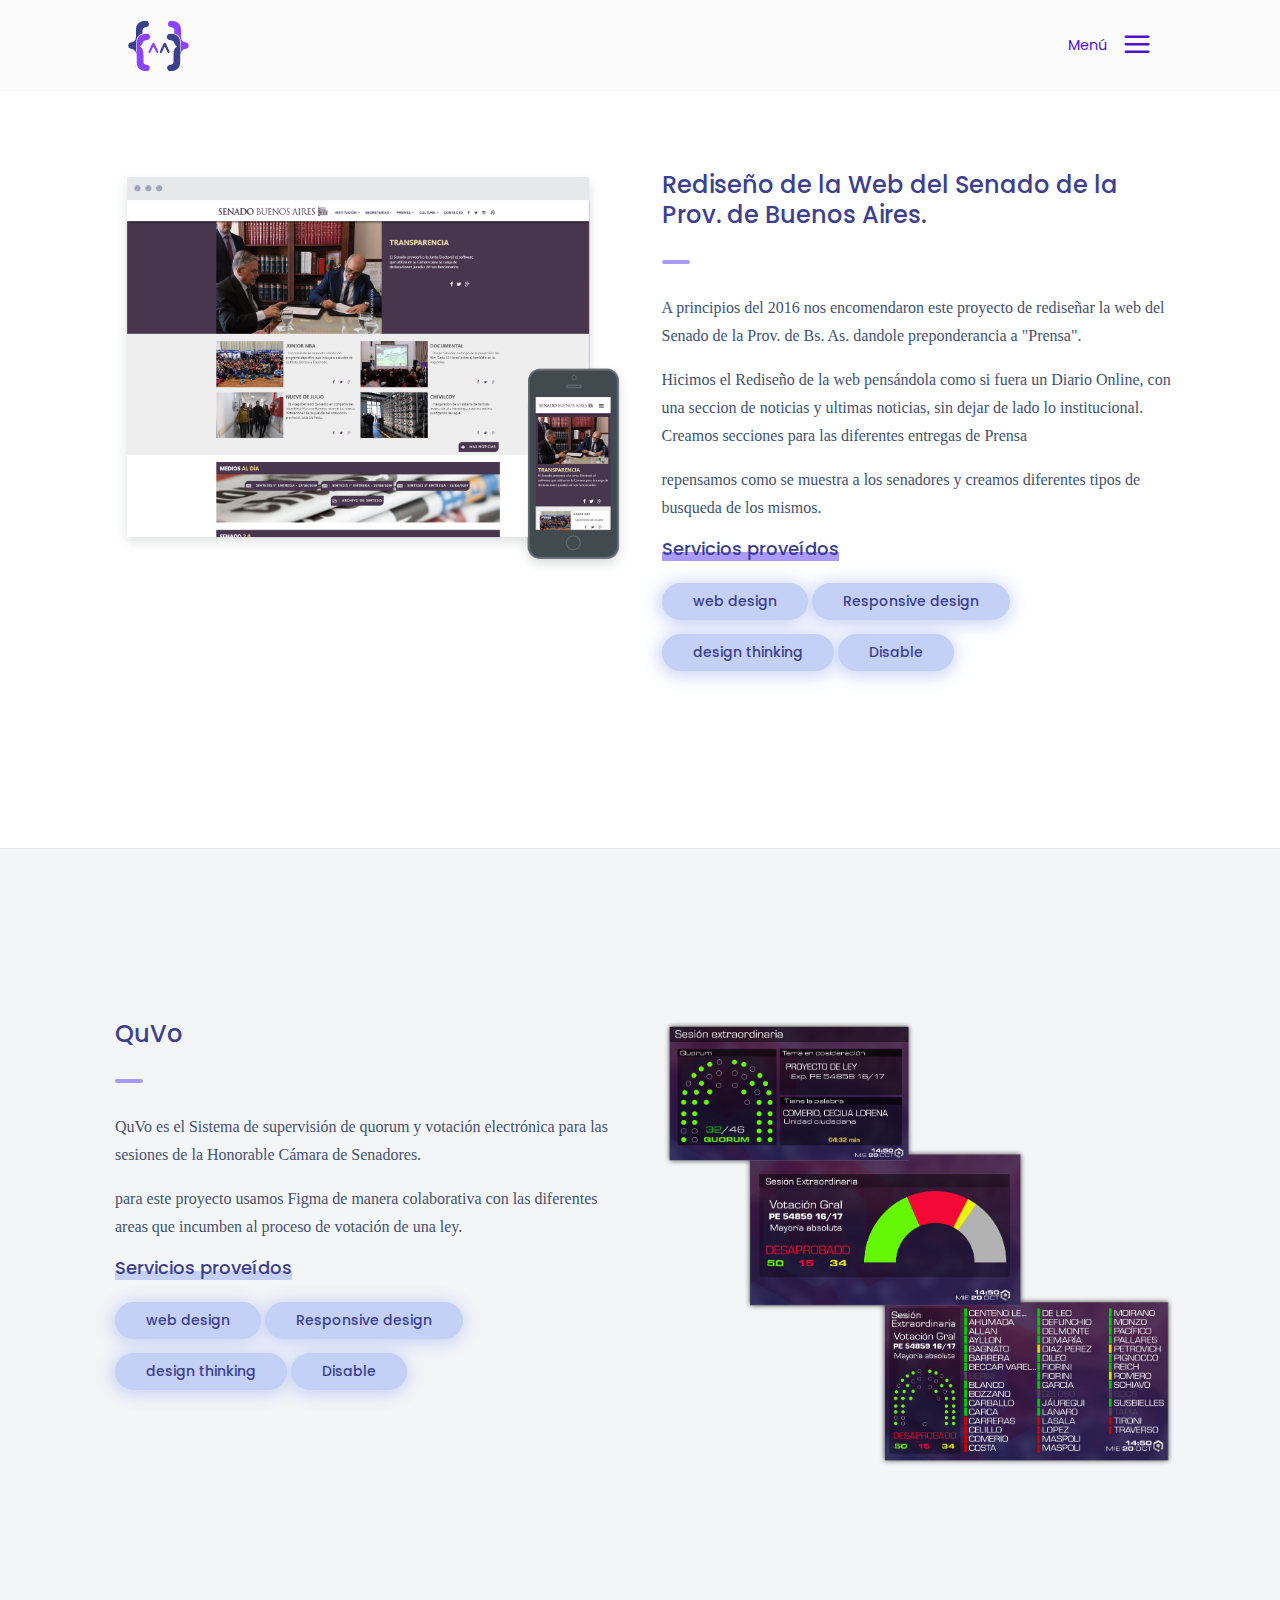
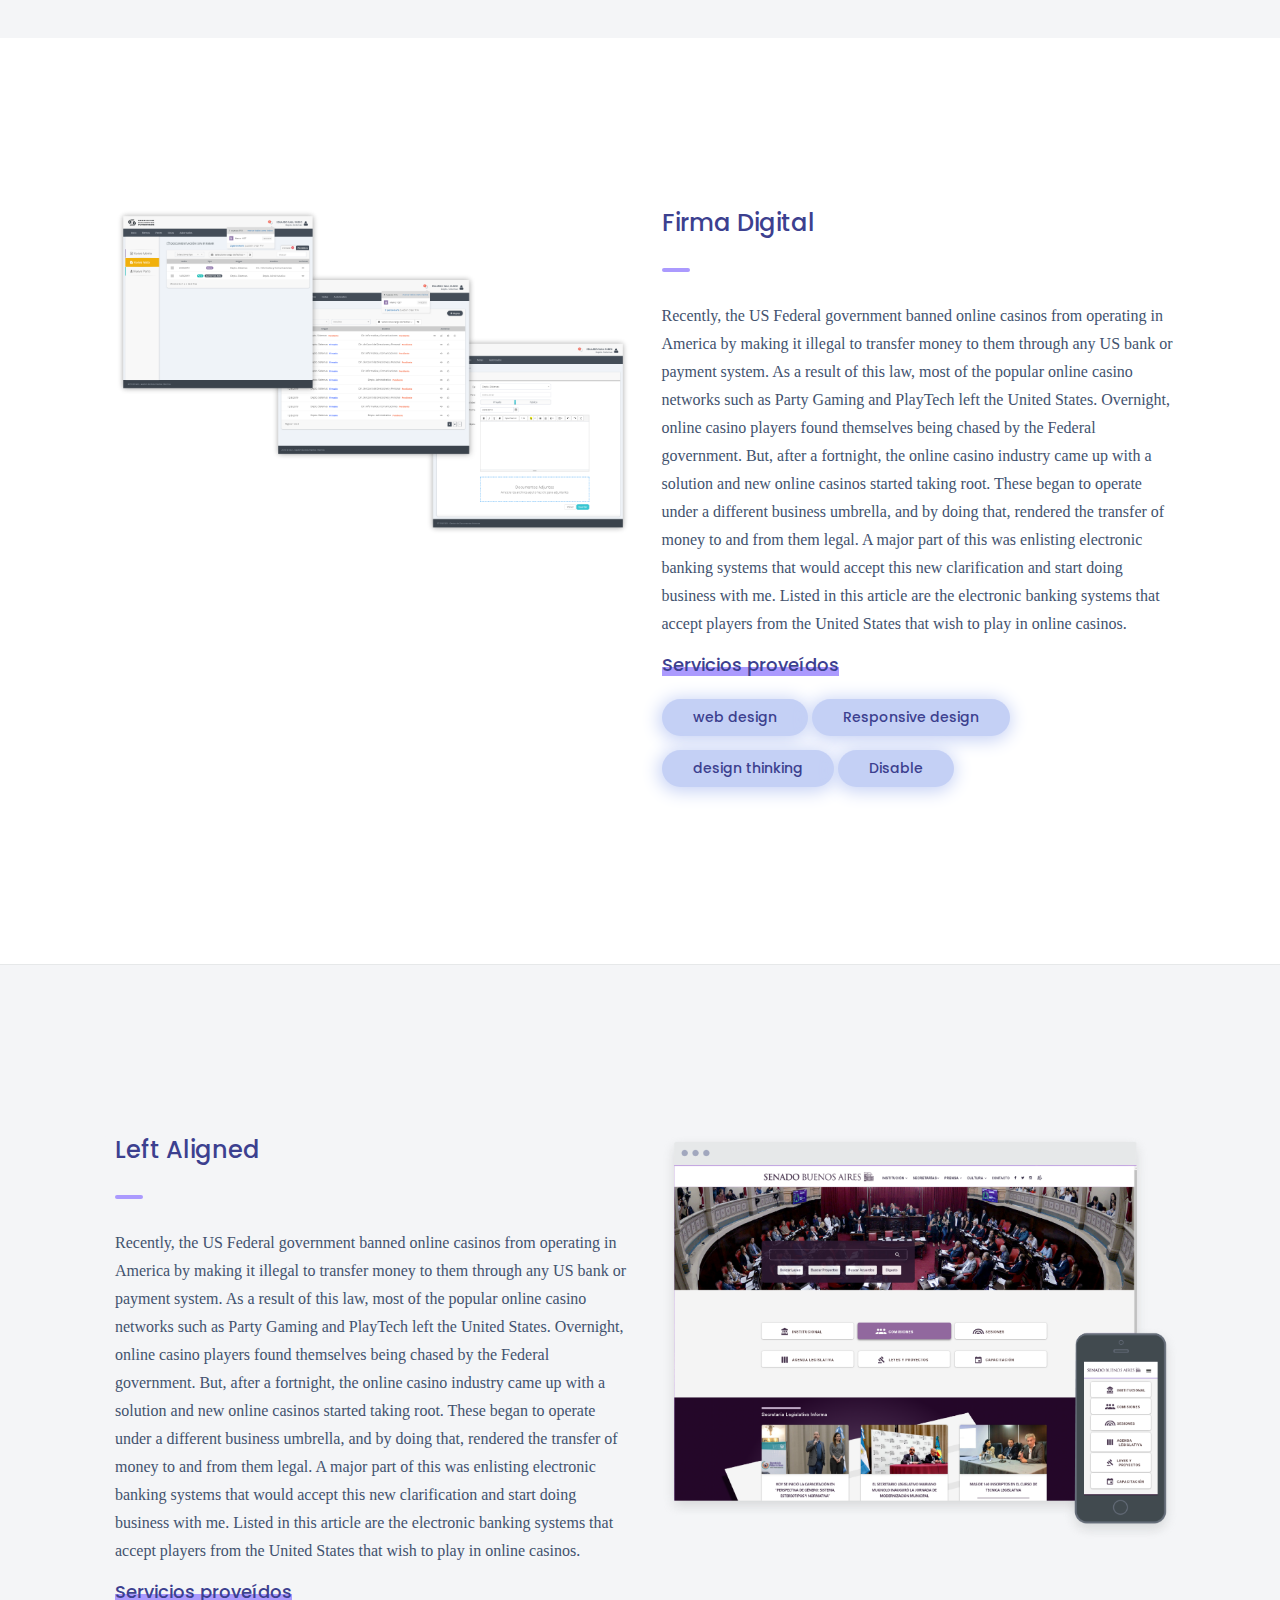
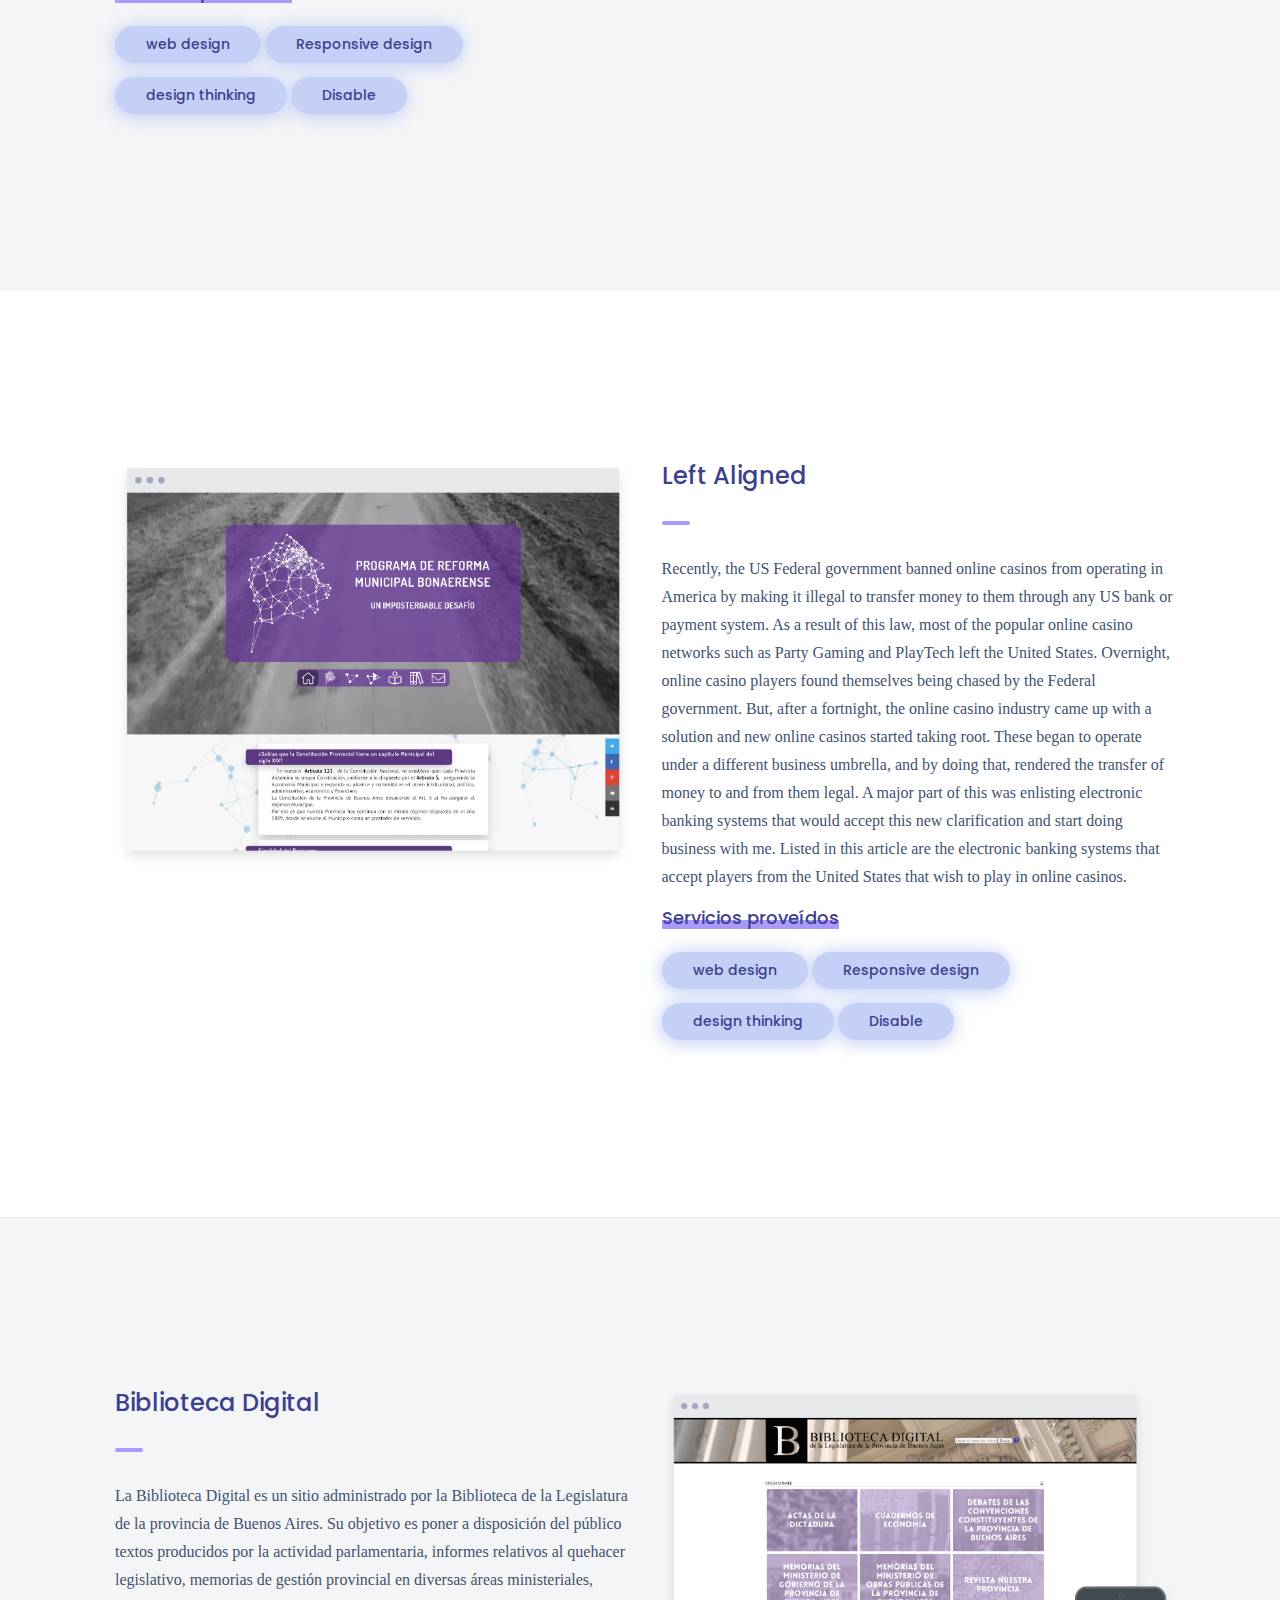
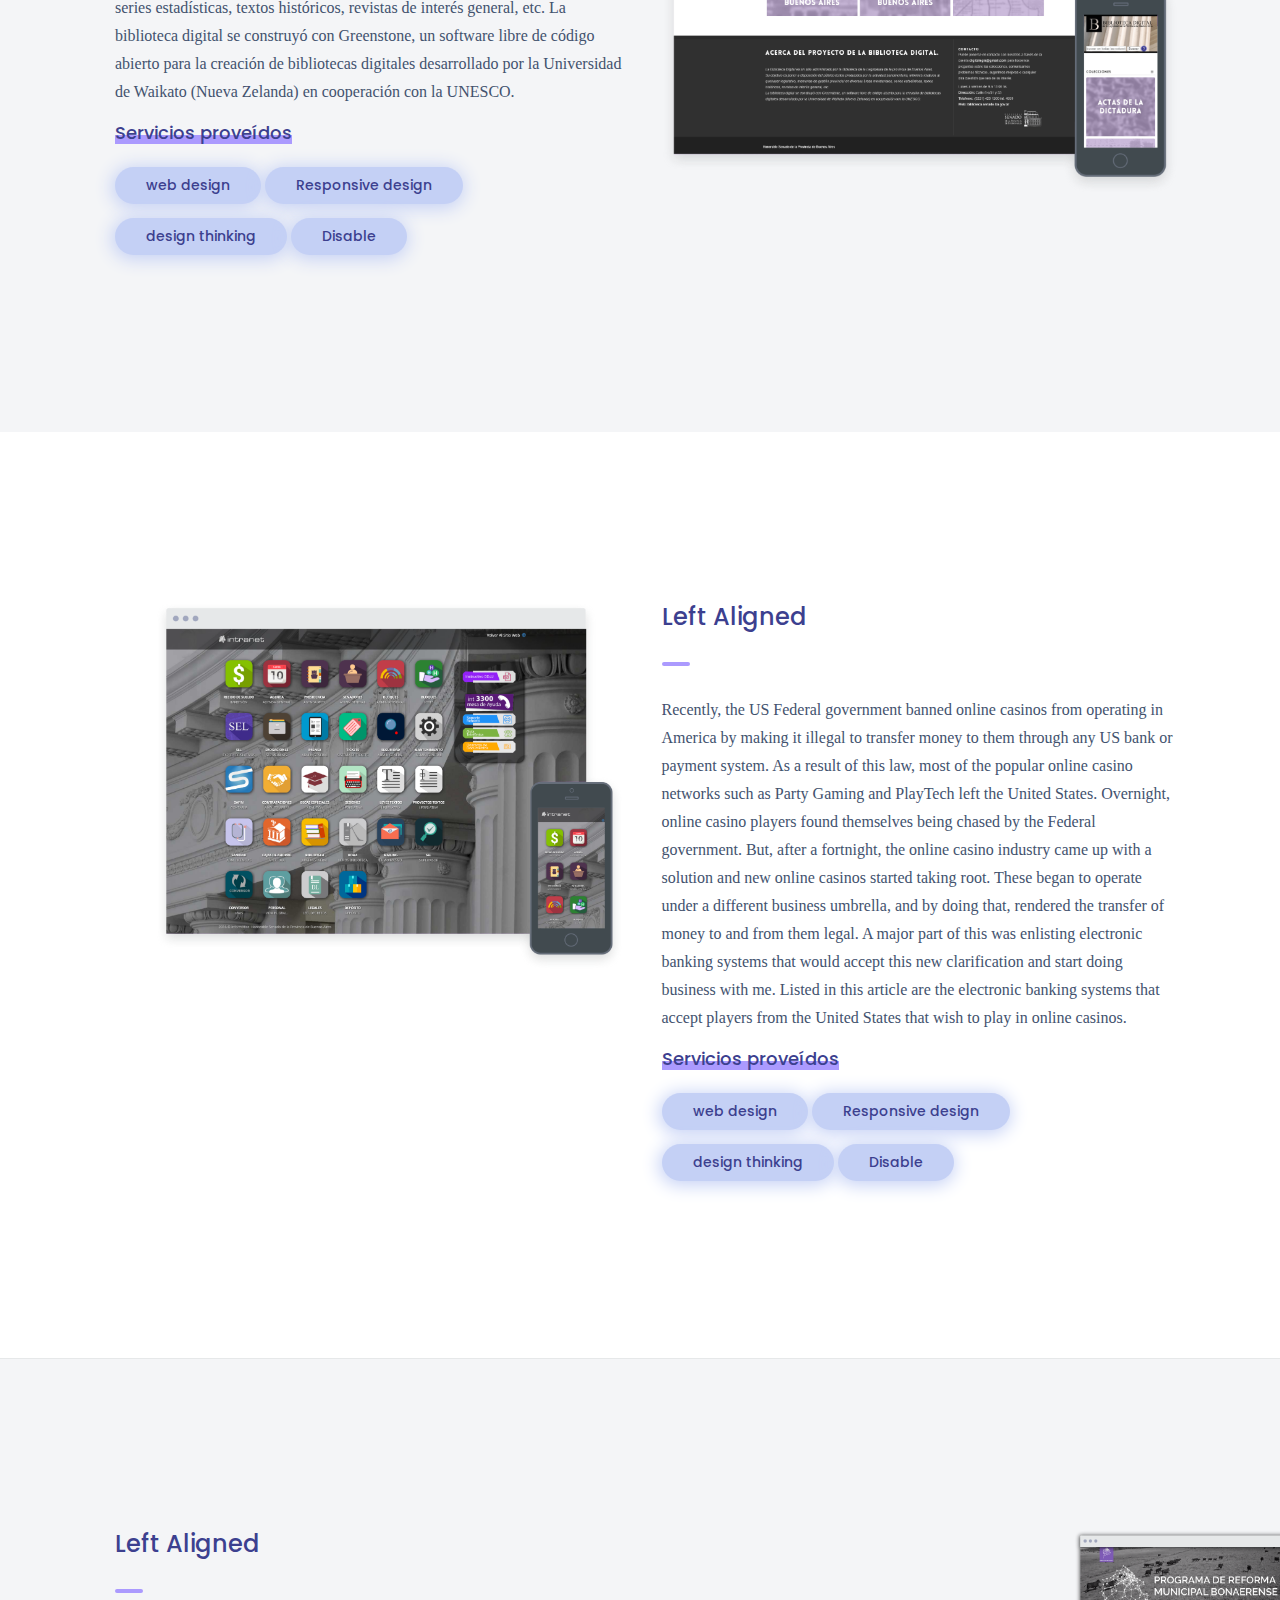
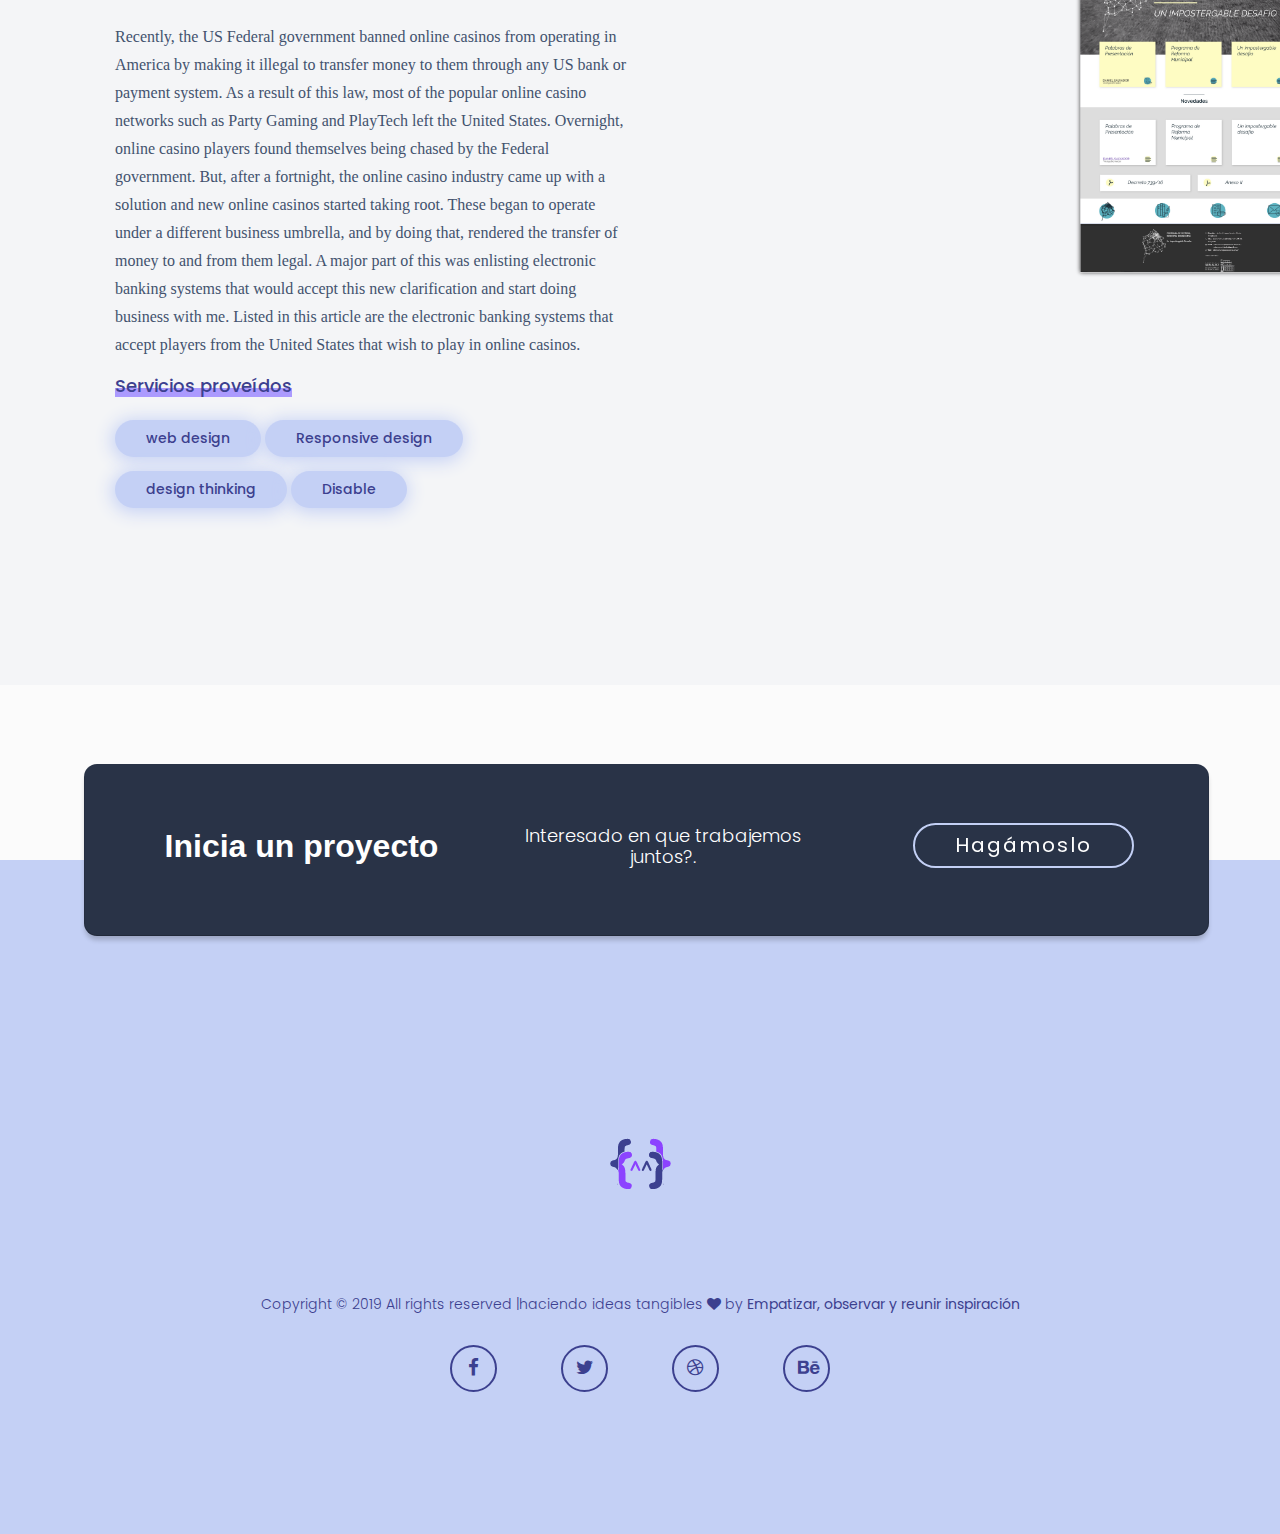
==== proyectos.html @ 1ccaf2a5 "mainwrapper correcion" ====
<!DOCTYPE html>
<html lang="zxx" class="no-js">

<head>
	<!-- Mobile Specific Meta -->
	<meta name="viewport" content="width=device-width, initial-scale=1, shrink-to-fit=no">
	<!-- Favicon-->
	<link rel="shortcut icon" href="img/favicon.ico" type="image/x-icon">
	<link rel="icon" href="img/favicon.ico" type="image/x-icon">

	<!-- Author Meta -->
	<meta name="author" content="CodePixar">
	<!-- Meta Description -->
	<meta name="description" content="">
	<!-- Meta Keyword -->
	<meta name="keywords" content="">
	<!-- meta character set -->
	<meta charset="UTF-8">
	<!-- Site Title -->
	<title>Facu carrizo | Designer,frontend developer</title>

	<link href="https://fonts.googleapis.com/css?family=Poppins:300,500,600" rel="stylesheet">
	<!--
		CSS
		============================================= -->
	<link rel="stylesheet" href="css/linearicons.css">
	<link rel="stylesheet" href="css/font-awesome.min.css">
	<link rel="stylesheet" href="css/nice-select.css">
	<link rel="stylesheet" href="css/magnific-popup.css">
	<link rel="stylesheet" href="css/bootstrap.css">
	<link rel="stylesheet" href="css/main.css">
</head>

<body>
	<!-- Header Area -->
	<div id="nav" class="main-wrapper-first">
		<header>
			<div class="containero">
				<div class="header-wrap">
					<div class="header-top d-flex justify-content-between align-items-center">
						<div class="logo">

							<a href="index.html"><img class=" animated pulse pulse2" src="img/logo2.png" alt=""></a>
						</div>
						<div class="main-menubar d-flex align-items-center">
							<nav class="hide">
								<a class="navmenu" href="index.html">Inicio</a>
								<a class="navmenu" href="proyectos.html">Proyectos</a>
								<a class="navmenu" href="elements.html">Contact</a>
							</nav>
							<span class="sre-only">Menú</span>
							<div class="menu-bar growOnHover">
								<span class="lnr lnr-menu"></span>
							</div>
						</div>
					</div>
				</div>
			</div>
		</header>
	</div>
	
	<!-- End Header Area -->

	<section class="special-offer-area">
		<div class="white-bg">
			<div class="container">
				<div class="section-top-border">					
					<div class="row">
						<div class="col-md-6">				
							<img src="img/1x/2x/proyectowebsenado@2x.png" alt="" class=" featured_image ">
						</div>
						<div class="col-md-6">
						<h3 class="mb-30">Rediseño de la Web del Senado de la Prov. de Buenos Aires.</h3>
							<p>A principios del 2016 nos encomendaron este proyecto de rediseñar la web del Senado de la Prov. de Bs. As. dandole preponderancia a "Prensa".</p>
							<p>Hicimos el Rediseño de la web pensándola como si fuera un Diario Online, con una seccion de noticias y ultimas noticias, sin dejar de lado lo institucional. Creamos secciones para las diferentes entregas de Prensa</p>
							<p>repensamos como se muestra a los senadores y creamos diferentes tipos de busqueda de los mismos.</p>
						<h4 class="lnr-animate">Servicios proveídos</h4>						
						<div class="etiquet">
						<a href="#" class="genric-btn disable circle">web design</a>
						<a href="#" class="genric-btn disable circle">Responsive design</a>
						<a href="#" class="genric-btn disable circle">design thinking</a>
						<a href="#" class="genric-btn disable circle">Disable</a>
						</div>
					</div>
					</div>
				</div>
			</div>
		</div>
		
	</section>
		<section class="special-offer-area">
			<div class="white-bg1">
				<div class="container gray-area">
					<div class="section-top-border">
			
						<div class="row gray-area">
							
							<div class="col-md-6">
								<h3 class="mb-30">QuVo</h3>
								<p>QuVo es el Sistema de supervisión de quorum y
								votación electrónica para las sesiones de la Honorable Cámara de Senadores.</p>
								<p>para este proyecto usamos Figma de manera colaborativa con las diferentes areas que incumben al proceso de votación de una ley.
									
								</p>
								<p></p>
								<p></p>
								<h4 class="lnr-animate2">Servicios proveídos</h4>
								<div class="etiquet">
									<a href="#" class="genric-btn disable circle">web design</a>
									<a href="#" class="genric-btn disable circle">Responsive design</a>
									<a href="#" class="genric-btn disable circle">design thinking</a>
									<a href="#" class="genric-btn disable circle">Disable</a>
								</div>
							</div>
							<div class="col-md-6">
							
								<img src="img/1x/2x/quvo5.png" alt="" class=" featured_image ">
							</div>
						</div>
					</div>
				</div>
			</div>
			</section>
			<section class="special-offer-area">
				<div class="white-bg">
					<div class="container">
						<div class="section-top-border">
							<div class="row">
								<div class="col-md-6">
									<img src="img/1x/2x/proyectogdi_2@2x.png" alt="" class=" featured_image ">
								</div>
								<div class="col-md-6">
									<h3 class="mb-30">Firma Digital</h3>
									<p>Recently, the US Federal government banned online casinos from operating in America by
										making it
										illegal to transfer money to them through any US bank or payment system. As a result of
										this
										law, most of the popular online casino networks such as Party Gaming and PlayTech left
										the
										United States. Overnight, online casino players found themselves being chased by the
										Federal
										government. But, after a fortnight, the online casino industry came up with a solution
										and new
										online casinos started taking root. These began to operate under a different business
										umbrella,
										and by doing that, rendered the transfer of money to and from them legal. A major part
										of this
										was enlisting electronic banking systems that would accept this new clarification and
										start
										doing business with me. Listed in this article are the electronic banking systems that
										accept
										players from the United States that wish to play in online casinos.</p>
								<h4 class="lnr-animate">Servicios proveídos</h4>
										<div class="etiquet">
									<a href="#" class="genric-btn disable circle">web design</a>
									<a href="#" class="genric-btn disable circle">Responsive design</a>
									<a href="#" class="genric-btn disable circle">design thinking</a>
									<a href="#" class="genric-btn disable circle">Disable</a>
								</div>
									</div>
							</div>
						</div>
					</div>
				</div>
			
			</section>
			<section class="special-offer-area">
				<div class="white-bg1">
					<div class="container gray-area">
						<div class="section-top-border">
			
							<div class="row gray-area">
			
								<div class="col-md-6">
									<h3 class="mb-30">Left Aligned</h3>
									<p>Recently, the US Federal government banned online casinos from operating in America by
										making it
										illegal to transfer money to them through any US bank or payment system. As a result of
										this
										law, most of the popular online casino networks such as Party Gaming and PlayTech left
										the
										United States. Overnight, online casino players found themselves being chased by the
										Federal
										government. But, after a fortnight, the online casino industry came up with a solution
										and new
										online casinos started taking root. These began to operate under a different business
										umbrella,
										and by doing that, rendered the transfer of money to and from them legal. A major part
										of this
										was enlisting electronic banking systems that would accept this new clarification and
										start
										doing business with me. Listed in this article are the electronic banking systems that
										accept
										players from the United States that wish to play in online casinos.</p>
								<h4 class="lnr-animate">Servicios proveídos</h4>
										<div class="etiquet">
									<a href="#" class="genric-btn disable circle">web design</a>
									<a href="#" class="genric-btn disable circle">Responsive design</a>
									<a href="#" class="genric-btn disable circle">design thinking</a>
									<a href="#" class="genric-btn disable circle">Disable</a>
								</div>
									</div>
								<div class="col-md-6">
			
									<img src="img/1x/2x/proyectolegislativa_1@2x.png" alt="" class=" featured_image ">
								</div>
							</div>
						</div>
					</div>
				</div>
			</section>
			<section class="special-offer-area">
				<div class="white-bg">
					<div class="container">
						<div class="section-top-border">
							<div class="row">
								<div class="col-md-6">
									<img src="img/1x/2x/proyectoreforma_1@2x.png" alt="" class=" featured_image ">
								</div>
								<div class="col-md-6">
									<h3 class="mb-30">Left Aligned</h3>
									<p>Recently, the US Federal government banned online casinos from operating in America by
										making it
										illegal to transfer money to them through any US bank or payment system. As a result of
										this
										law, most of the popular online casino networks such as Party Gaming and PlayTech left
										the
										United States. Overnight, online casino players found themselves being chased by the
										Federal
										government. But, after a fortnight, the online casino industry came up with a solution
										and new
										online casinos started taking root. These began to operate under a different business
										umbrella,
										and by doing that, rendered the transfer of money to and from them legal. A major part
										of this
										was enlisting electronic banking systems that would accept this new clarification and
										start
										doing business with me. Listed in this article are the electronic banking systems that
										accept
										players from the United States that wish to play in online casinos.</p>
								<h4 class="lnr-animate">Servicios proveídos</h4>
										<div class="etiquet">
									<a href="#" class="genric-btn disable circle">web design</a>
									<a href="#" class="genric-btn disable circle">Responsive design</a>
									<a href="#" class="genric-btn disable circle">design thinking</a>
									<a href="#" class="genric-btn disable circle">Disable</a>
								</div>
									</div>
							</div>
						</div>
					</div>
				</div>
			
			</section>
			<section class="special-offer-area">
				<div class="white-bg1">
					<div class="container gray-area">
						<div class="section-top-border">
			
							<div class="row gray-area">
			
								<div class="col-md-6">
									<h3 class="mb-30">Biblioteca Digital</h3>
									<p>La Biblioteca Digital es un sitio administrado por la Biblioteca de la Legislatura de la provincia de Buenos Aires.
									Su objetivo es poner a disposición del público textos producidos por la actividad parlamentaria, informes relativos al
									quehacer legislativo, memorias de gestión provincial en diversas áreas ministeriales, series estadísticas, textos
									históricos, revistas de interés general, etc.
									La biblioteca digital se construyó con Greenstone, un software libre de código abierto para la creación de bibliotecas
								    digitales desarrollado por la Universidad de Waikato (Nueva Zelanda) en cooperación con la UNESCO.</p>
								
								<h4 class="lnr-animate">Servicios proveídos</h4>
									<div class="etiquet">
									<a href="#" class="genric-btn disable circle">web design</a>
									<a href="#" class="genric-btn disable circle">Responsive design</a>
									<a href="#" class="genric-btn disable circle">design thinking</a>
									<a href="#" class="genric-btn disable circle">Disable</a>
								</div>
								</div>
								<div class="col-md-6">
			
									<img src="img/1x/2x/proyectobiblioteca@2x.png" alt="" class=" featured_image ">
								</div>
							</div>
						</div>
					</div>
				</div>
			</section>
			<section class="special-offer-area">
				<div class="white-bg">
					<div class="container">
						<div class="section-top-border">
							<div class="row">
								<div class="col-md-6">
									<img src="img/1x/2x/proyectointranet@2x.png" alt="" class=" featured_image ">
								</div>
								<div class="col-md-6">
									<h3 class="mb-30">Left Aligned</h3>
									<p>Recently, the US Federal government banned online casinos from operating in America by
										making it
										illegal to transfer money to them through any US bank or payment system. As a result of
										this
										law, most of the popular online casino networks such as Party Gaming and PlayTech left
										the
										United States. Overnight, online casino players found themselves being chased by the
										Federal
										government. But, after a fortnight, the online casino industry came up with a solution
										and new
										online casinos started taking root. These began to operate under a different business
										umbrella,
										and by doing that, rendered the transfer of money to and from them legal. A major part
										of this
										was enlisting electronic banking systems that would accept this new clarification and
										start
										doing business with me. Listed in this article are the electronic banking systems that
										accept
										players from the United States that wish to play in online casinos.</p>
								<h4 class="lnr-animate">Servicios proveídos</h4>
										<div class="etiquet">
									<a href="#" class="genric-btn disable circle">web design</a>
									<a href="#" class="genric-btn disable circle">Responsive design</a>
									<a href="#" class="genric-btn disable circle">design thinking</a>
									<a href="#" class="genric-btn disable circle">Disable</a>
								</div>
									</div>
							</div>
						</div>
					</div>
				</div>
			
			</section>
			<section class="special-offer-area">
				<div class="white-bg1">
					<div class="container gray-area">
						<div class="section-top-border">
			
							<div class="row gray-area">
			
								<div class="col-md-6">
									<h3 class="mb-30">Left Aligned</h3>
									<p>Recently, the US Federal government banned online casinos from operating in America by
										making it
										illegal to transfer money to them through any US bank or payment system. As a result of
										this
										law, most of the popular online casino networks such as Party Gaming and PlayTech left
										the
										United States. Overnight, online casino players found themselves being chased by the
										Federal
										government. But, after a fortnight, the online casino industry came up with a solution
										and new
										online casinos started taking root. These began to operate under a different business
										umbrella,
										and by doing that, rendered the transfer of money to and from them legal. A major part
										of this
										was enlisting electronic banking systems that would accept this new clarification and
										start
										doing business with me. Listed in this article are the electronic banking systems that
										accept
										players from the United States that wish to play in online casinos.</p>
								<h4 class="lnr-animate">Servicios proveídos</h4>
										<div class="etiquet">
									<a href="#" class="genric-btn disable circle">web design</a>
									<a href="#" class="genric-btn disable circle">Responsive design</a>
									<a href="#" class="genric-btn disable circle">design thinking</a>
									<a href="#" class="genric-btn disable circle">Disable</a>
								</div>
									</div>
								<div class="col-md-6  force-img ">
			
									<!-- <img src="img/1x/2x/fullold.png" alt="" class=" featured_image force-img"> -->
								</div>
							</div>
						</div>
					</div>
				</div>
			</section>


		<!-- End footer Newsletter Area -->
		<section class="section call-to-action is-primary has-text-centered">
			<div class="container ">
				<div class="row">
					<div class="boxi">
						<div class="columns level">
							<div class="columns level-item">
								<h1 class="startproject">Inicia un proyecto</h1>
							</div>
							<div class="columns level-item">
								<p class="pi">Interesado en que trabajemos juntos?.</p>
							</div>
							<div class="columns level-item">
								<!-- <a class="buttonisrounded"href="/project-planner">Hagámoslo</a> -->
								<button class=" button button--winona button--border-thin button--round-s"
									data-text="Hagámoslo"><span>Hagámoslo</span></button>
							</div>
						</div>
					</div>
				</div>
			</div>
		</section>
		</div>
		<!-- Start footer Area -->
		<footer class="footer-area featured-area pt-60 pb-60">
			<div class="container">
				<div class="footer-content d-flex flex-column align-items-center">
					<div class="header-bottom d-flex justify-content-between align-items-center">
						<div class="logo">
							<a href="index.html"><img class="animated pulse pulse2" src="img/logo2.png" alt=""></a>
						</div>
		
					</div>
					<!-- <a class="logo" href="/"><img src="img/logo2.svg"
								alt="Facu Carrizo | Designer, Front-end Developer &amp; Mockuper" height="48"></a> -->
					<div class="text-center copy-right-text">Copyright &copy; 2019 All rights reserved |haciendo ideas
						tangibles
						<i class="fa fa-heart"></i> by <a href="https://colorlib.com">Empatizar, observar y reunir
							inspiración</a></div>
					<div class="footer-social">
						<a href="https://www.facebook.com/facundo.ctrl"><i class="socialnet growOnHover fa fa-facebook"></i></a>
						<a href="#"><i class="socialnet growOnHover fa fa-twitter"></i></a>
						<a href="https://dribbble.com/ctrl_f"><i class="socialnet growOnHover fa fa-dribbble"></i></a>
						<a href="#"><i class="socialnet growOnHover fa fa-behance"></i></a>
					</div>
				</div>
			</div>
		</footer>
		<!-- End footer Area -->
		
		
		<script src="js/vendor/jquery-2.2.4.min.js"></script>
		<script src="https://cdnjs.cloudflare.com/ajax/libs/popper.js/1.11.0/umd/popper.min.js"
			integrity="sha384-b/U6ypiBEHpOf/4+1nzFpr53nxSS+GLCkfwBdFNTxtclqqenISfwAzpKaMNFNmj4"
			crossorigin="anonymous"></script>
		<script src="js/vendor/bootstrap.min.js"></script>
		<script src="js/jquery.ajaxchimp.min.js"></script>
		<script src="js/jquery.nice-select.min.js"></script>
		<script src="js/jquery.magnific-popup.min.js"></script>
		<script src="js/main.js"></script>
		<script>
			$(document).ready(function () {
				var scroll_pos = 0;
				$(document).scroll(function () {
					scroll_pos = $(this).scrollTop();
					if (scroll_pos > 20) {
						$("#nav").addClass('haceleSombra'); //*Transparente
					} else {
						$("#nav").removeClass('haceleSombra'); //*blanco
					}
				});
			});
		</script>
		</body>
		
		</html>
---- css/linearicons.css ----
@font-face {
	font-family: 'Linearicons-Free';
	src:url('../fonts/Linearicons-Free.eot?w118d');
	src:url('../fonts/Linearicons-Free.eot?#iefixw118d') format('embedded-opentype'),
		url('../fonts/Linearicons-Free.woff2?w118d') format('woff2'),
		url('../fonts/Linearicons-Free.woff?w118d') format('woff'),
		url('../fonts/Linearicons-Free.ttf?w118d') format('truetype'),
		url('../fonts/Linearicons-Free.svg?w118d#Linearicons-Free') format('svg');
	font-weight: normal;
	font-style: normal;
}

.lnr {
	font-family: 'Linearicons-Free';
	speak: none;
	font-style: normal;
	font-weight: normal;
	font-variant: normal;
	text-transform: none;
	line-height: 1;

	/* Better Font Rendering =========== */
	-webkit-font-smoothing: antialiased;
	-moz-osx-font-smoothing: grayscale;
}

.lnr-home:before {
	content: "\e800";
}
.lnr-apartment:before {
	content: "\e801";
}
.lnr-pencil:before {
	content: "\e802";
}
.lnr-magic-wand:before {
	content: "\e803";
}
.lnr-drop:before {
	content: "\e804";
}
.lnr-lighter:before {
	content: "\e805";
}
.lnr-poop:before {
	content: "\e806";
}
.lnr-sun:before {
	content: "\e807";
}
.lnr-moon:before {
	content: "\e808";
}
.lnr-cloud:before {
	content: "\e809";
}
.lnr-cloud-upload:before {
	content: "\e80a";
}
.lnr-cloud-download:before {
	content: "\e80b";
}
.lnr-cloud-sync:before {
	content: "\e80c";
}
.lnr-cloud-check:before {
	content: "\e80d";
}
.lnr-database:before {
	content: "\e80e";
}
.lnr-lock:before {
	content: "\e80f";
}
.lnr-cog:before {
	content: "\e810";
}
.lnr-trash:before {
	content: "\e811";
}
.lnr-dice:before {
	content: "\e812";
}
.lnr-heart:before {
	content: "\e813";
}
.lnr-star:before {
	content: "\e814";
}
.lnr-star-half:before {
	content: "\e815";
}
.lnr-star-empty:before {
	content: "\e816";
}
.lnr-flag:before {
	content: "\e817";
}
.lnr-envelope:before {
	content: "\e818";
}
.lnr-paperclip:before {
	content: "\e819";
}
.lnr-inbox:before {
	content: "\e81a";
}
.lnr-eye:before {
	content: "\e81b";
}
.lnr-printer:before {
	content: "\e81c";
}
.lnr-file-empty:before {
	content: "\e81d";
}
.lnr-file-add:before {
	content: "\e81e";
}
.lnr-enter:before {
	content: "\e81f";
}
.lnr-exit:before {
	content: "\e820";
}
.lnr-graduation-hat:before {
	content: "\e821";
}
.lnr-license:before {
	content: "\e822";
}
.lnr-music-note:before {
	content: "\e823";
}
.lnr-film-play:before {
	content: "\e824";
}
.lnr-camera-video:before {
	content: "\e825";
}
.lnr-camera:before {
	content: "\e826";
}
.lnr-picture:before {
	content: "\e827";
}
.lnr-book:before {
	content: "\e828";
}
.lnr-bookmark:before {
	content: "\e829";
}
.lnr-user:before {
	content: "\e82a";
}
.lnr-users:before {
	content: "\e82b";
}
.lnr-shirt:before {
	content: "\e82c";
}
.lnr-store:before {
	content: "\e82d";
}
.lnr-cart:before {
	content: "\e82e";
}
.lnr-tag:before {
	content: "\e82f";
}
.lnr-phone-handset:before {
	content: "\e830";
}
.lnr-phone:before {
	content: "\e831";
}
.lnr-pushpin:before {
	content: "\e832";
}
.lnr-map-marker:before {
	content: "\e833";
}
.lnr-map:before {
	content: "\e834";
}
.lnr-location:before {
	content: "\e835";
}
.lnr-calendar-full:before {
	content: "\e836";
}
.lnr-keyboard:before {
	content: "\e837";
}
.lnr-spell-check:before {
	content: "\e838";
}
.lnr-screen:before {
	content: "\e839";
}
.lnr-smartphone:before {
	content: "\e83a";
}
.lnr-tablet:before {
	content: "\e83b";
}
.lnr-laptop:before {
	content: "\e83c";
}
.lnr-laptop-phone:before {
	content: "\e83d";
}
.lnr-power-switch:before {
	content: "\e83e";
}
.lnr-bubble:before {
	content: "\e83f";
}
.lnr-heart-pulse:before {
	content: "\e840";
}
.lnr-construction:before {
	content: "\e841";
}
.lnr-pie-chart:before {
	content: "\e842";
}
.lnr-chart-bars:before {
	content: "\e843";
}
.lnr-gift:before {
	content: "\e844";
}
.lnr-diamond:before {
	content: "\e845";
}
.lnr-linearicons:before {
	content: "\e846";
}
.lnr-dinner:before {
	content: "\e847";
}
.lnr-coffee-cup:before {
	content: "\e848";
}
.lnr-leaf:before {
	content: "\e849";
}
.lnr-paw:before {
	content: "\e84a";
}
.lnr-rocket:before {
	content: "\e84b";
}
.lnr-briefcase:before {
	content: "\e84c";
}
.lnr-bus:before {
	content: "\e84d";
}
.lnr-car:before {
	content: "\e84e";
}
.lnr-train:before {
	content: "\e84f";
}
.lnr-bicycle:before {
	content: "\e850";
}
.lnr-wheelchair:before {
	content: "\e851";
}
.lnr-select:before {
	content: "\e852";
}
.lnr-earth:before {
	content: "\e853";
}
.lnr-smile:before {
	content: "\e854";
}
.lnr-sad:before {
	content: "\e855";
}
.lnr-neutral:before {
	content: "\e856";
}
.lnr-mustache:before {
	content: "\e857";
}
.lnr-alarm:before {
	content: "\e858";
}
.lnr-bullhorn:before {
	content: "\e859";
}
.lnr-volume-high:before {
	content: "\e85a";
}
.lnr-volume-medium:before {
	content: "\e85b";
}
.lnr-volume-low:before {
	content: "\e85c";
}
.lnr-volume:before {
	content: "\e85d";
}
.lnr-mic:before {
	content: "\e85e";
}
.lnr-hourglass:before {
	content: "\e85f";
}
.lnr-undo:before {
	content: "\e860";
}
.lnr-redo:before {
	content: "\e861";
}
.lnr-sync:before {
	content: "\e862";
}
.lnr-history:before {
	content: "\e863";
}
.lnr-clock:before {
	content: "\e864";
}
.lnr-download:before {
	content: "\e865";
}
.lnr-upload:before {
	content: "\e866";
}
.lnr-enter-down:before {
	content: "\e867";
}
.lnr-exit-up:before {
	content: "\e868";
}
.lnr-bug:before {
	content: "\e869";
}
.lnr-code:before {
	content: "\e86a";
}
.lnr-link:before {
	content: "\e86b";
}
.lnr-unlink:before {
	content: "\e86c";
}
.lnr-thumbs-up:before {
	content: "\e86d";
}
.lnr-thumbs-down:before {
	content: "\e86e";
}
.lnr-magnifier:before {
	content: "\e86f";
}
.lnr-cross:before {
	content: "\e870";
}
.lnr-menu:before {
	content: "\e871";
}
.lnr-list:before {
	content: "\e872";
}
.lnr-chevron-up:before {
	content: "\e873";
}
.lnr-chevron-down:before {
	content: "\e874";
}
.lnr-chevron-left:before {
	content: "\e875";
}
.lnr-chevron-right:before {
	content: "\e876";
}
.lnr-arrow-up:before {
	content: "\e877";
}
.lnr-arrow-down:before {
	content: "\e878";
}
.lnr-arrow-left:before {
	content: "\e879";
}
.lnr-arrow-right:before {
	content: "\e87a";
}
.lnr-move:before {
	content: "\e87b";
}
.lnr-warning:before {
	content: "\e87c";
}
.lnr-question-circle:before {
	content: "\e87d";
}
.lnr-menu-circle:before {
	content: "\e87e";
}
.lnr-checkmark-circle:before {
	content: "\e87f";
}
.lnr-cross-circle:before {
	content: "\e880";
}
.lnr-plus-circle:before {
	content: "\e881";
}
.lnr-circle-minus:before {
	content: "\e882";
}
.lnr-arrow-up-circle:before {
	content: "\e883";
}
.lnr-arrow-down-circle:before {
	content: "\e884";
}
.lnr-arrow-left-circle:before {
	content: "\e885";
}
.lnr-arrow-right-circle:before {
	content: "\e886";
}
.lnr-chevron-up-circle:before {
	content: "\e887";
}
.lnr-chevron-down-circle:before {
	content: "\e888";
}
.lnr-chevron-left-circle:before {
	content: "\e889";
}
.lnr-chevron-right-circle:before {
	content: "\e88a";
}
.lnr-crop:before {
	content: "\e88b";
}
.lnr-frame-expand:before {
	content: "\e88c";
}
.lnr-frame-contract:before {
	content: "\e88d";
}
.lnr-layers:before {
	content: "\e88e";
}
.lnr-funnel:before {
	content: "\e88f";
}
.lnr-text-format:before {
	content: "\e890";
}
.lnr-text-format-remove:before {
	content: "\e891";
}
.lnr-text-size:before {
	content: "\e892";
}
.lnr-bold:before {
	content: "\e893";
}
.lnr-italic:before {
	content: "\e894";
}
.lnr-underline:before {
	content: "\e895";
}
.lnr-strikethrough:before {
	content: "\e896";
}
.lnr-highlight:before {
	content: "\e897";
}
.lnr-text-align-left:before {
	content: "\e898";
}
.lnr-text-align-center:before {
	content: "\e899";
}
.lnr-text-align-right:before {
	content: "\e89a";
}
.lnr-text-align-justify:before {
	content: "\e89b";
}
.lnr-line-spacing:before {
	content: "\e89c";
}
.lnr-indent-increase:before {
	content: "\e89d";
}
.lnr-indent-decrease:before {
	content: "\e89e";
}
.lnr-pilcrow:before {
	content: "\e89f";
}
.lnr-direction-ltr:before {
	content: "\e8a0";
}
.lnr-direction-rtl:before {
	content: "\e8a1";
}
.lnr-page-break:before {
	content: "\e8a2";
}
.lnr-sort-alpha-asc:before {
	content: "\e8a3";
}
.lnr-sort-amount-asc:before {
	content: "\e8a4";
}
.lnr-hand:before {
	content: "\e8a5";
}
.lnr-pointer-up:before {
	content: "\e8a6";
}
.lnr-pointer-right:before {
	content: "\e8a7";
}
.lnr-pointer-down:before {
	content: "\e8a8";
}
.lnr-pointer-left:before {
	content: "\e8a9";
}
---- css/nice-select.css ----
.nice-select {
  -webkit-tap-highlight-color: transparent;
  background-color: #fff;
  border-radius: 5px;
  border: solid 1px #e8e8e8;
  box-sizing: border-box;
  clear: both;
  cursor: pointer;
  display: block;
  float: left;
  font-family: inherit;
  font-size: 14px;
  font-weight: normal;
  height: 42px;
  line-height: 40px;
  outline: none;
  padding-left: 18px;
  padding-right: 30px;
  position: relative;
  text-align: left !important;
  -webkit-transition: all 0.2s ease-in-out;
  transition: all 0.2s ease-in-out;
  -webkit-user-select: none;
     -moz-user-select: none;
      -ms-user-select: none;
          user-select: none;
  white-space: nowrap;
  width: auto; }
  .nice-select:hover {
    border-color: #dbdbdb; }
  .nice-select:active, .nice-select.open, .nice-select:focus {
    border-color: #999; }
  .nice-select:after {
    border-bottom: 2px solid #999;
    border-right: 2px solid #999;
    content: '';
    display: block;
    height: 5px;
    margin-top: -4px;
    pointer-events: none;
    position: absolute;
    right: 12px;
    top: 50%;
    -webkit-transform-origin: 66% 66%;
        -ms-transform-origin: 66% 66%;
            transform-origin: 66% 66%;
    -webkit-transform: rotate(45deg);
        -ms-transform: rotate(45deg);
            transform: rotate(45deg);
    -webkit-transition: all 0.15s ease-in-out;
    transition: all 0.15s ease-in-out;
    width: 5px; }
  .nice-select.open:after {
    -webkit-transform: rotate(-135deg);
        -ms-transform: rotate(-135deg);
            transform: rotate(-135deg); }
  .nice-select.open .list {
    opacity: 1;
    pointer-events: auto;
    -webkit-transform: scale(1) translateY(0);
        -ms-transform: scale(1) translateY(0);
            transform: scale(1) translateY(0); }
  .nice-select.disabled {
    border-color: #ededed;
    color: #999;
    pointer-events: none; }
    .nice-select.disabled:after {
      border-color: #cccccc; }
  .nice-select.wide {
    width: 100%; }
    .nice-select.wide .list {
      left: 0 !important;
      right: 0 !important; }
  .nice-select.right {
    float: right; }
    .nice-select.right .list {
      left: auto;
      right: 0; }
  .nice-select.small {
    font-size: 12px;
    height: 36px;
    line-height: 34px; }
    .nice-select.small:after {
      height: 4px;
      width: 4px; }
    .nice-select.small .option {
      line-height: 34px;
      min-height: 34px; }
  .nice-select .list {
    background-color: #fff;
    border-radius: 5px;
    box-shadow: 0 0 0 1px rgba(68, 68, 68, 0.11);
    box-sizing: border-box;
    margin-top: 4px;
    opacity: 0;
    overflow: hidden;
    padding: 0;
    pointer-events: none;
    position: absolute;
    top: 100%;
    left: 0;
    -webkit-transform-origin: 50% 0;
        -ms-transform-origin: 50% 0;
            transform-origin: 50% 0;
    -webkit-transform: scale(0.75) translateY(-21px);
        -ms-transform: scale(0.75) translateY(-21px);
            transform: scale(0.75) translateY(-21px);
    -webkit-transition: all 0.2s cubic-bezier(0.5, 0, 0, 1.25), opacity 0.15s ease-out;
    transition: all 0.2s cubic-bezier(0.5, 0, 0, 1.25), opacity 0.15s ease-out;
    z-index: 9; }
    .nice-select .list:hover .option:not(:hover) {
      background-color: transparent !important; }
  .nice-select .option {
    cursor: pointer;
    font-weight: 400;
    line-height: 40px;
    list-style: none;
    min-height: 40px;
    outline: none;
    padding-left: 18px;
    padding-right: 29px;
    text-align: left;
    -webkit-transition: all 0.2s;
    transition: all 0.2s; }
    .nice-select .option:hover, .nice-select .option.focus, .nice-select .option.selected.focus {
      background-color: #f6f6f6; }
    .nice-select .option.selected {
      font-weight: bold; }
    .nice-select .option.disabled {
      background-color: transparent;
      color: #999;
      cursor: default; }

.no-csspointerevents .nice-select .list {
  display: none; }

.no-csspointerevents .nice-select.open .list {
  display: block; }
---- css/main.css ----
/*--------------------------- Color variations ----------------------*/
/* Medium Layout: 1280px */
/* Tablet Layout: 768px */
/* Mobile Layout: 320px */
/* Wide Mobile Layout: 480px */
/* =================================== */
/*  Basic Style 
/* =================================== */
::-webkit-input-placeholder {
  /* WebKit, Blink, Edge */
  color: #777777;
  font-weight: 300;
}

:-moz-placeholder {
  /* Mozilla Firefox 4 to 18 */
  color: #777777;
  opacity: 1;
  font-weight: 300;
}

::-moz-placeholder {
  /* Mozilla Firefox 19+ */
  color: #777777;
  opacity: 1;
  font-weight: 300;
}

:-ms-input-placeholder {
  /* Internet Explorer 10-11 */
  color: #777777;
  font-weight: 300;
}

::-ms-input-placeholder {
  /* Microsoft Edge */
  color: #777777;
  font-weight: 300;
}

body {
  color: #777777;
  font-family: "Poppins", sans-serif;
  font-size: 14px;
  font-weight: 300;
  line-height: 1.5em;
  position: relative;
  -webkit-font-smoothing: antialiased;
  -moz-osx-font-smoothing: grayscale;
}

ol,
ul {
  margin: 0;
  padding: 0;
  list-style: none;
}

select {
  display: block;
}

figure {
  margin: 0;
}

a {
  -webkit-transition: all 0.3s ease 0s;
  -moz-transition: all 0.3s ease 0s;
  -o-transition: all 0.3s ease 0s;
  transition: all 0.3s ease 0s;
}

a:hover {
  background: #8c43ff;
  color: #8c43ff !important;
}
.text-uppercase:hover {
  background: #8c43ff7a;
  border-radius: 4px;
  color: #3b408f !important;
  padding: 5px;
}
.navmenu:hover {
  background: #8c43ff7a;
  border-radius: 4px;
  color: #3b408f !important;
  padding: 1px 5px 1px 5px;
}
a,
.buttonisrounded {
  transition: all 0.2s ease-in-out;
  -webkit-transition: all 0.2s ease-in-out;
  font-weight: 400;
}

iframe {
  border: 0;
}

a,
a:focus,
a:hover {
  text-decoration: none;
  outline: 0;
  color: #3c408f;
  background-color: transparent;
}

.btn.active.focus,
.btn.active:focus,
.btn.focus,
.btn.focus:active,
.btn:active:focus,
.btn:focus {
  text-decoration: none;
  outline: 0;
}

.card-panel {
  margin: 0;
  padding: 60px;
}

/**
 *  Typography
 *
 **/
.btn i,
.btn-large i,
.btn-floating i,
.btn-large i,
.btn-flat i {
  font-size: 1em;
  line-height: inherit;
}

.gray-bg {
  background: #f9f9ff;
}

h1,
h2,
h3,
h4,
h5,
h6 {
  font-family: "Poppins", sans-serif;
  color: #3c408f;
  line-height: 1.25em !important;
  margin-bottom: 0;
  margin-top: 0;
  font-weight: 500;
}

.h1,
.h2,
.h3,
.h4,
.h5,
.h6 {
  margin-bottom: 0;
  margin-top: 0;
  font-family: "Poppins", sans-serif;
  font-weight: 600;
  color: #222222;
}

h1,
.h1 {
  font-size: 36px;
}

h2,
.h2 {
  font-size: 30px;
}

h3,
.h3 {
  font-size: 24px;
}

h4,
.h4 {
  font-size: 18px;
}

h5,
.h5 {
  font-size: 16px;
}

h6,
.h6 {
  font-size: 14px;
  color: #222222;
}

td,
th {
  border-radius: 0px;
}

/**
 * For modern browsers
 * 1. The space content is one way to avoid an Opera bug when the
 *    contenteditable attribute is included anywhere else in the document.
 *    Otherwise it causes space to appear at the top and bottom of elements
 *    that are clearfixed.
 * 2. The use of `table` rather than `block` is only necessary if using
 *    `:before` to contain the top-margins of child elements.
 */
.clear::before,
.clear::after {
  content: " ";
  display: table;
}

.clear::after {
  clear: both;
}

.fz-11 {
  font-size: 11px;
}

.fz-12 {
  font-size: 12px;
}

.fz-13 {
  font-size: 13px;
}

.fz-14 {
  font-size: 14px;
}

.fz-15 {
  font-size: 15px;
}

.fz-16 {
  font-size: 16px;
}

.fz-18 {
  font-size: 18px;
}

.fz-30 {
  font-size: 30px;
}

.fz-48 {
  font-size: 48px !important;
}

.fw100 {
  font-weight: 100;
}

.fw300 {
  font-weight: 300;
}

.fw400 {
  font-weight: 400 !important;
}

.fw500 {
  font-weight: 500;
}

.f700 {
  font-weight: 700;
}

.fsi {
  font-style: italic;
}

.mt-10 {
  margin-top: 10px;
}

.mt-15 {
  margin-top: 15px;
}

.mt-20 {
  margin-top: 20px;
}

.mt-25 {
  margin-top: 25px;
}

.mt-30 {
  margin-top: 30px;
}

.mt-35 {
  margin-top: 35px;
}

.mt-40 {
  margin-top: 40px;
}

.mt-50 {
  margin-top: 50px;
}

.mt-60 {
  margin-top: 60px;
}

.mt-70 {
  margin-top: 70px;
}

.mt-80 {
  margin-top: 80px;
}

.mt-100 {
  margin-top: 100px;
}

.mt-120 {
  margin-top: 120px;
}

.mt-150 {
  margin-top: 150px;
}

.ml-0 {
  margin-left: 0 !important;
}

.ml-5 {
  margin-left: 5px !important;
}

.ml-10 {
  margin-left: 10px;
}

.ml-15 {
  margin-left: 15px;
}

.ml-20 {
  margin-left: 20px;
}

.ml-30 {
  margin-left: 30px;
}

.ml-50 {
  margin-left: 50px;
}

.mr-0 {
  margin-right: 0 !important;
}

.mr-5 {
  margin-right: 5px !important;
}

.mr-15 {
  margin-right: 15px;
}

.mr-10 {
  margin-right: 10px;
}

.mr-20 {
  margin-right: 20px;
}

.mr-30 {
  margin-right: 30px;
}

.mr-50 {
  margin-right: 50px;
}

.mb-0 {
  margin-bottom: 0px;
}

.mb-0-i {
  margin-bottom: 0px !important;
}

.mb-5 {
  margin-bottom: 5px;
}

.mb-10 {
  margin-bottom: 10px;
}

.mb-15 {
  margin-bottom: 15px;
}

.mb-20 {
  margin-bottom: 20px;
}

.mb-25 {
  margin-bottom: 25px;
}

.mb-30 {
  margin-bottom: 30px;
}

.mb-40 {
  margin-bottom: 40px;
}

.mb-50 {
  margin-bottom: 50px;
}

.mb-60 {
  margin-bottom: 60px;
}

.mb-70 {
  margin-bottom: 70px;
}

.mb-80 {
  margin-bottom: 80px;
}

.mb-90 {
  margin-bottom: 90px;
}

.mb-100 {
  margin-bottom: 100px;
}

.pt-0 {
  padding-top: 0px;
}

.pt-10 {
  padding-top: 10px;
}

.pt-15 {
  padding-top: 15px;
}

.pt-20 {
  padding-top: 20px;
}

.pt-25 {
  padding-top: 25px;
}

.pt-30 {
  padding-top: 30px;
}

.pt-40 {
  padding-top: 40px;
}

.pt-50 {
  padding-top: 50px;
}

.pt-60 {
  padding-top: 60px;
}

.pt-70 {
  padding-top: 70px;
}

.pt-80 {
  padding-top: 80px;
}

.pt-90 {
  padding-top: 90px;
}

.pt-100 {
  padding-top: 100px;
}

.pt-120 {
  padding-top: 120px;
}

.pt-150 {
  padding-top: 150px;
}

.pb-0 {
  padding-bottom: 0px;
}

.pb-10 {
  padding-bottom: 10px;
}

.pb-15 {
  padding-bottom: 15px;
}

.pb-20 {
  padding-bottom: 20px;
}

.pb-25 {
  padding-bottom: 25px;
}

.pb-30 {
  padding-bottom: 30px;
}

.pb-40 {
  padding-bottom: 40px;
}

.pb-50 {
  padding-bottom: 50px;
}

.pb-60 {
  padding-bottom: 60px;
}

.pb-70 {
  padding-bottom: 70px;
}

.pb-80 {
  border-bottom: 0px solid #e6ecf8;
  border-right: 1px solid #e6ecf8;
  background: #fff;
  padding-bottom: 80px;
  border-radius: 12px 0px 0px 12px;
  text-align: center;
}

.pb-90 {
  padding-bottom: 90px;
}

.pb-100 {
  padding-bottom: 100px;
}

.pb-120 {
  padding-bottom: 120px;
}

.pb-150 {
  padding-bottom: 150px;
}

.pr-30 {
  padding-right: 30px;
}

.pl-30 {
  padding-left: 30px;
}

.p-20 {
  padding: 20px;
}

.p-30 {
  padding: 30px;
}

.p-40 {
  padding: 40px;
}

.float-left {
  float: left;
}

.float-right {
  float: right;
}

.text-italic {
  font-style: italic;
}

.text-white {
  color: #fff;
}

.columcentered {
  justify-content: center;
  width: 60%;
}

.transition {
  -webkit-transition: all 0.3s ease 0s;
  -moz-transition: all 0.3s ease 0s;
  -o-transition: all 0.3s ease 0s;
  transition: all 0.3s ease 0s;
}

.section-full {
  padding: 100px 0;
}

.section-half {
  padding: 75px 0;
}

.flex {
  display: -webkit-box;
  display: -webkit-flex;
  display: -moz-flex;
  display: -ms-flexbox;
  display: flex;
}

.inline-flex {
  display: -webkit-inline-box;
  display: -webkit-inline-flex;
  display: -moz-inline-flex;
  display: -ms-inline-flexbox;
  display: inline-flex;
}

.flex-grow {
  -webkit-box-flex: 1;
  -webkit-flex-grow: 1;
  -moz-flex-grow: 1;
  -ms-flex-positive: 1;
  flex-grow: 1;
}

.flex-wrap {
  -webkit-flex-wrap: wrap;
  -moz-flex-wrap: wrap;
  -ms-flex-wrap: wrap;
  flex-wrap: wrap;
}

.flex-left {
  -webkit-box-pack: start;
  -ms-flex-pack: start;
  -webkit-justify-content: flex-start;
  -moz-justify-content: flex-start;
  justify-content: flex-start;
}

.flex-middle {
  -webkit-box-align: center;
  -ms-flex-align: center;
  -webkit-align-items: center;
  -moz-align-items: center;
  align-items: center;
}

.flex-right {
  -webkit-box-pack: end;
  -ms-flex-pack: end;
  -webkit-justify-content: flex-end;
  -moz-justify-content: flex-end;
  justify-content: flex-end;
}

.flex-top {
  -webkit-align-self: flex-start;
  -moz-align-self: flex-start;
  -ms-flex-item-align: start;
  align-self: flex-start;
}

.flex-center {
  -webkit-box-pack: center;
  -ms-flex-pack: center;
  -webkit-justify-content: center;
  -moz-justify-content: center;
  justify-content: center;
}

.flex-bottom {
  -webkit-align-self: flex-end;
  -moz-align-self: flex-end;
  -ms-flex-item-align: end;
  align-self: flex-end;
}

.space-between {
  -webkit-box-pack: justify;
  -ms-flex-pack: justify;
  -webkit-justify-content: space-between;
  -moz-justify-content: space-between;
  justify-content: space-between;
}

.space-around {
  -ms-flex-pack: distribute;
  -webkit-justify-content: space-around;
  -moz-justify-content: space-around;
  justify-content: space-around;
}

.flex-column {
  -webkit-box-direction: normal;
  -webkit-box-orient: vertical;
  -webkit-flex-direction: column;
  -moz-flex-direction: column;
  -ms-flex-direction: column;
  flex-direction: column;
}

.flex-cell {
  display: -webkit-box;
  display: -webkit-flex;
  display: -moz-flex;
  display: -ms-flexbox;
  display: flex;
  -webkit-box-flex: 1;
  -webkit-flex-grow: 1;
  -moz-flex-grow: 1;
  -ms-flex-positive: 1;
  flex-grow: 1;
}

.display-table {
  display: table;
}

.light {
  color: #fff;
}

.dark {
  color: #000;
}

.relative {
  position: relative;
}

.overflow-hidden {
  overflow: hidden;
}

.overlay {
  position: absolute;
  left: 0;
  right: 0;
  top: 0;
  bottom: 0;
}

.container.fullwidth {
  width: 100%;
}

.container.no-padding {
  padding-left: 0;
  padding-right: 0;
}

.no-padding {
  padding: 0;
}

.section-bg {
  background: #f9fafc;
}

@media (max-width: 767px) {
  .no-flex-xs {
    display: block !important;
  }
}

.row.no-margin {
  margin-left: 0;
  margin-right: 0;
}

.sample-text-area {
  background: #fff;
  padding: 100px 30px 70px 30px;
}

.text-heading {
  margin-bottom: 30px;
  font-size: 24px;
}

b,
i,
sup,
sub,
u,
del {
  color: #3c408f;
}

h1 {
  font-size: 36px;
}

h2 {
  font-size: 30px;
}

h3 {
  font-size: 24px;
}

h4 {
  font-size: 18px;
}

h5 {
  font-size: 16px;
}

h6 {
  font-size: 14px;
}

h1,
h2,
h3,
h4,
h5,
h6 {
  line-height: 1.5em;
}

.typography h1,
.typography h2,
.typography h3,
.typography h4,
.typography h5,
.typography h6 {
  color: #777777;
}

.white-bg {
  background-color: #fff;
  padding: 100px 0;
  border-bottom: 1px solid #e6e8e9;
}

.section-top-border {
  padding: 70px 15px;
  /* border-top: 1px dotted #eee; */
}

.button-area {
  padding: 30px 30px;
  background: #fff;
}

.button-area .border-top-generic {
  padding: 70px 15px;
  border-top: 1px dotted #eee;
}

.button-group-area .genric-btn {
  margin-right: 10px;
  margin-top: 10px;
}

.button-group-area .genric-btn:last-child {
  margin-right: 0;
}

.genric-btn {
  margin: 7px 0;
  display: inline-block;
  outline: none;
  line-height: 35px;
  padding: 0 30px;
  font-size: 1em;
  text-align: center;
  text-decoration: none;
  font-weight: 500;
  cursor: pointer !important;
  -webkit-transition: all 0.3s ease 0s;
  -moz-transition: all 0.3s ease 0s;
  -o-transition: all 0.3s ease 0s;
  transition: all 0.3s ease 0s;
}

.etiquet {
  margin-top: 15px;
}

.genric-btn:focus {
  outline: none;
}

.genric-btn.e-large {
  padding: 0 40px;
  line-height: 50px;
}

.genric-btn.large {
  line-height: 45px;
}

.genric-btn.medium {
  line-height: 30px;
}

.genric-btn.small {
  line-height: 25px;
}

.genric-btn.radius {
  border-radius: 3px;
}

.genric-btn.circle {
  border-radius: 20px;
}

.genric-btn.arrow {
  display: -webkit-inline-box;
  display: -ms-inline-flexbox;
  display: inline-flex;
  -webkit-box-align: center;
  -ms-flex-align: center;
  align-items: center;
}

.genric-btn.arrow span {
  margin-left: 10px;
}

.genric-btn.default {
  color: #222222;
  background: #f9f9ff;
  border: 1px solid transparent;
}

.genric-btn.default:hover {
  border: 1px solid #f9f9ff;
  background: #fff;
}

.genric-btn.default-border {
  border: 1px solid #f9f9ff;
  background: #fff;
}

.genric-btn.default-border:hover {
  color: #222222;
  background: #f9f9ff;
  border: 1px solid transparent;
}

.genric-btn.primary {
  color: #fff;
  background: #f67590;
  border: 1px solid transparent;
}

.genric-btn.primary:hover {
  color: #f67590;
  border: 1px solid #f67590;
  background: #fff;
}

.genric-btn.primary-border {
  color: #f67590;
  border: 1px solid #f67590;
  background: #fff;
}

.genric-btn.primary-border:hover {
  color: #fff !important;
  background: #f67590;
  border: 1px solid transparent;
}

.genric-btn.success {
  color: #fff;
  background: #56e4d2;
  border: 1px solid transparent;
}

.genric-btn.success:hover {
  color: #56e4d2 !important;
  border: 1px solid #56e4d2;
  background: #fff;
}

.genric-btn.success-border {
  color: #56e4d2;
  border: 1px solid #56e4d2;
  background: #fff;
}

.genric-btn.success-border:hover {
  color: #fff !important;
  background: #56e4d2;
  border: 1px solid transparent;
}

.genric-btn.info {
  color: #fff;
  background: #38a4ff;
  border: 1px solid transparent;
}

.genric-btn.info:hover {
  color: #38a4ff !important;
  border: 1px solid #38a4ff;
  background: #fff;
}

.genric-btn.info-border {
  color: #38a4ff;
  border: 1px solid #38a4ff;
  background: #fff;
}

.genric-btn.info-border:hover {
  color: #fff !important;
  background: #38a4ff;
  border: 1px solid transparent;
}

.genric-btn.warning {
  color: #fff;
  background: #f4e700;
  border: 1px solid transparent;
}

.genric-btn.warning:hover {
  color: #f4e700 !important;
  border: 1px solid #f4e700;
  background: #fff;
}

.genric-btn.warning-border {
  color: #f4e700;
  border: 1px solid #f4e700;
  background: #fff;
}

.genric-btn.warning-border:hover {
  color: #fff !important;
  background: #f4e700;
  border: 1px solid transparent;
}

.genric-btn.danger {
  color: #fff;
  background: #f44a40;
  border: 1px solid transparent;
}

.genric-btn.danger:hover {
  color: #f44a40 !important;
  border: 1px solid #f44a40;
  background: #fff;
}

.genric-btn.danger-border {
  color: #f44a40;
  border: 1px solid #f44a40;
  background: #fff;
}

.genric-btn.danger-border:hover {
  color: #fff !important;
  background: #f44a40;
  border: 1px solid transparent;
}

.genric-btn.link {
  color: #222222;
  background: #f9f9ff;
  text-decoration: underline;
  border: 1px solid transparent;
}

.genric-btn.link:hover {
  color: #222222;
  border: 1px solid #f9f9ff;
  background: #fff;
}

.genric-btn.link-border {
  color: #222222;
  border: 1px solid #f9f9ff;
  background: #fff;
  text-decoration: underline;
}

.genric-btn.link-border:hover {
  color: #222222;
  background: #f9f9ff;
  border: 1px solid transparent;
}

.genric-btn.disable {
  -webkit-box-shadow: -1px 2px 18px 2px rgba(196, 208, 245, 1);
  -moz-box-shadow: -1px 2px 18px 2px rgba(196, 208, 245, 1);
  box-shadow: -1px 2px 18px 2px rgba(196, 208, 245, 1);
  color: #222222, 0.3;
  background: #c4d0f5;
  border: 1px solid transparent;
  cursor: not-allowed;
}

.generic-blockquote {
  padding: 30px 50px 30px 30px;
  background: #f9f9ff;
  border-left: 2px solid #f67590;
}

.progress-table-wrap {
  overflow-x: scroll;
}

.progress-table {
  background: #f9f9ff;
  padding: 15px 0px 30px 0px;
  min-width: 800px;
}

.progress-table .serial {
  width: 11.83%;
  padding-left: 30px;
}

.progress-table .country {
  width: 28.07%;
}

.progress-table .visit {
  width: 19.74%;
}

.progress-table .percentage {
  width: 40.36%;
  padding-right: 50px;
}

.progress-table .table-head {
  display: flex;
}

.progress-table .table-head .serial,
.progress-table .table-head .country,
.progress-table .table-head .visit,
.progress-table .table-head .percentage {
  color: #222222;
  line-height: 40px;
  text-transform: uppercase;
  font-weight: 500;
}

.progress-table .table-row {
  padding: 15px 0;
  border-top: 1px solid #edf3fd;
  display: flex;
}

.progress-table .table-row .serial,
.progress-table .table-row .country,
.progress-table .table-row .visit,
.progress-table .table-row .percentage {
  display: flex;
  align-items: center;
}

.progress-table .table-row .country img {
  margin-right: 15px;
}

.progress-table .table-row .percentage .progress {
  width: 80%;
  border-radius: 0px;
  background: transparent;
}

.progress-table .table-row .percentage .progress .progress-bar {
  height: 5px;
  line-height: 5px;
}

.progress-table .table-row .percentage .progress .progress-bar.color-1 {
  background-color: #6382e6;
}

.progress-table .table-row .percentage .progress .progress-bar.color-2 {
  background-color: #e66686;
}

.progress-table .table-row .percentage .progress .progress-bar.color-3 {
  background-color: #f09359;
}

.progress-table .table-row .percentage .progress .progress-bar.color-4 {
  background-color: #73fbaf;
}

.progress-table .table-row .percentage .progress .progress-bar.color-5 {
  background-color: #73fbaf;
}

.progress-table .table-row .percentage .progress .progress-bar.color-6 {
  background-color: #6382e6;
}

.progress-table .table-row .percentage .progress .progress-bar.color-7 {
  background-color: #a367e7;
}

.progress-table .table-row .percentage .progress .progress-bar.color-8 {
  background-color: #e66686;
}

.single-gallery-image {
  margin-top: 30px;
  background-repeat: no-repeat !important;
  background-position: center center !important;
  background-size: cover !important;
  height: 200px;
}

.list-style {
  width: 14px;
  height: 14px;
}

.unordered-list li {
  position: relative;
  padding-left: 30px;
  line-height: 1.82em !important;
}

.unordered-list li:before {
  content: "";
  position: absolute;
  width: 14px;
  height: 14px;
  border: 3px solid #f67590;
  background: #fff;
  top: 4px;
  left: 0;
  border-radius: 50%;
}

.ordered-list {
  margin-left: 30px;
}

.ordered-list li {
  list-style-type: decimal-leading-zero;
  color: #f67590;
  font-weight: 500;
  line-height: 1.82em !important;
}

.ordered-list li span {
  font-weight: 300;
  color: #777777;
}

.ordered-list-alpha li {
  margin-left: 30px;
  list-style-type: lower-alpha;
  color: #f67590;
  font-weight: 500;
  line-height: 1.82em !important;
}

.ordered-list-alpha li span {
  font-weight: 300;
  color: #777777;
}

.ordered-list-roman li {
  margin-left: 30px;
  list-style-type: lower-roman;
  color: #f67590;
  font-weight: 500;
  line-height: 1.82em !important;
}

.ordered-list-roman li span {
  font-weight: 300;
  color: #777777;
}

.single-input {
  display: block;
  width: 100%;
  line-height: 40px;
  border: none;
  outline: none;
  background: #f9f9ff;
  padding: 0 20px;
}

.single-input:focus {
  outline: none;
}

.input-group-icon {
  position: relative;
}

.input-group-icon .icon {
  position: absolute;
  left: 20px;
  top: 0;
  line-height: 40px;
  z-index: 3;
}

.input-group-icon .icon i {
  color: #797979;
}

.input-group-icon .single-input {
  padding-left: 45px;
}

.single-textarea {
  display: block;
  width: 100%;
  line-height: 40px;
  border: none;
  outline: none;
  background: #f9f9ff;
  padding: 0 20px;
  height: 100px;
  resize: none;
}

.single-textarea:focus {
  outline: none;
}

.single-input-primary {
  display: block;
  width: 100%;
  line-height: 40px;
  border: 1px solid transparent;
  outline: none;
  background: #f9f9ff;
  padding: 0 20px;
}

.single-input-primary:focus {
  outline: none;
  border: 1px solid #f67590;
}

.single-input-accent {
  display: block;
  width: 100%;
  line-height: 40px;
  border: 1px solid transparent;
  outline: none;
  background: #f9f9ff;
  padding: 0 20px;
}

.single-input-accent:focus {
  outline: none;
  border: 1px solid #eb6b55;
}

.single-input-secondary {
  display: block;
  width: 100%;
  line-height: 40px;
  border: 1px solid transparent;
  outline: none;
  background: #f9f9ff;
  padding: 0 20px;
}

.single-input-secondary:focus {
  outline: none;
  border: 1px solid #f09359;
}

.default-switch {
  width: 35px;
  height: 17px;
  border-radius: 8.5px;
  background: #f9f9ff;
  position: relative;
  cursor: pointer;
}

.default-switch input {
  position: absolute;
  left: 0;
  top: 0;
  right: 0;
  bottom: 0;
  width: 100%;
  height: 100%;
  opacity: 0;
  cursor: pointer;
}

.default-switch input + label {
  position: absolute;
  top: 1px;
  left: 1px;
  width: 15px;
  height: 15px;
  border-radius: 50%;
  background: #f67590;
  -webkit-transition: all 0.2s;
  -moz-transition: all 0.2s;
  -o-transition: all 0.2s;
  transition: all 0.2s;
  box-shadow: 0px 4px 5px 0px rgba(0, 0, 0, 0.2);
  cursor: pointer;
}

.default-switch input:checked + label {
  left: 19px;
}

.primary-switch {
  width: 35px;
  height: 17px;
  border-radius: 8.5px;
  background: #f9f9ff;
  position: relative;
  cursor: pointer;
}

.primary-switch input {
  position: absolute;
  left: 0;
  top: 0;
  right: 0;
  bottom: 0;
  width: 100%;
  height: 100%;
  opacity: 0;
}

.primary-switch input + label {
  position: absolute;
  left: 0;
  top: 0;
  right: 0;
  bottom: 0;
  width: 100%;
  height: 100%;
}

.primary-switch input + label:before {
  content: "";
  position: absolute;
  left: 0;
  top: 0;
  right: 0;
  bottom: 0;
  width: 100%;
  height: 100%;
  background: transparent;
  border-radius: 8.5px;
  cursor: pointer;
  -webkit-transition: all 0.2s;
  -moz-transition: all 0.2s;
  -o-transition: all 0.2s;
  transition: all 0.2s;
}

.primary-switch input + label:after {
  content: "";
  position: absolute;
  top: 1px;
  left: 1px;
  width: 15px;
  height: 15px;
  border-radius: 50%;
  background: #fff;
  -webkit-transition: all 0.2s;
  -moz-transition: all 0.2s;
  -o-transition: all 0.2s;
  transition: all 0.2s;
  box-shadow: 0px 4px 5px 0px rgba(0, 0, 0, 0.2);
  cursor: pointer;
}

.primary-switch input:checked + label:after {
  left: 19px;
}

.primary-switch input:checked + label:before {
  background: #f67590;
}

.confirm-switch {
  width: 35px;
  height: 17px;
  border-radius: 8.5px;
  background: #f9f9ff;
  position: relative;
  cursor: pointer;
}

.confirm-switch input {
  position: absolute;
  left: 0;
  top: 0;
  right: 0;
  bottom: 0;
  width: 100%;
  height: 100%;
  opacity: 0;
}

.confirm-switch input + label {
  position: absolute;
  left: 0;
  top: 0;
  right: 0;
  bottom: 0;
  width: 100%;
  height: 100%;
}

.confirm-switch input + label:before {
  content: "";
  position: absolute;
  left: 0;
  top: 0;
  right: 0;
  bottom: 0;
  width: 100%;
  height: 100%;
  background: transparent;
  border-radius: 8.5px;
  -webkit-transition: all 0.2s;
  -moz-transition: all 0.2s;
  -o-transition: all 0.2s;
  transition: all 0.2s;
  cursor: pointer;
}

.confirm-switch input + label:after {
  content: "";
  position: absolute;
  top: 1px;
  left: 1px;
  width: 15px;
  height: 15px;
  border-radius: 50%;
  background: #fff;
  -webkit-transition: all 0.2s;
  -moz-transition: all 0.2s;
  -o-transition: all 0.2s;
  transition: all 0.2s;
  box-shadow: 0px 4px 5px 0px rgba(0, 0, 0, 0.2);
  cursor: pointer;
}

.confirm-switch input:checked + label:after {
  left: 19px;
}

.confirm-switch input:checked + label:before {
  background: #222222;
}

.primary-checkbox {
  width: 16px;
  height: 16px;
  border-radius: 3px;
  background: #f9f9ff;
  position: relative;
  cursor: pointer;
}

.primary-checkbox input {
  position: absolute;
  left: 0;
  top: 0;
  right: 0;
  bottom: 0;
  width: 100%;
  height: 100%;
  opacity: 0;
}

.primary-checkbox input + label {
  position: absolute;
  left: 0;
  top: 0;
  right: 0;
  bottom: 0;
  width: 100%;
  height: 100%;
  border-radius: 3px;
  cursor: pointer;
  border: 1px solid #f1f1f1;
}

.primary-checkbox input:checked + label {
  background: url(../img/elements/primary-check.png) no-repeat center
    center/cover;
  border: none;
}

.confirm-checkbox {
  width: 16px;
  height: 16px;
  border-radius: 3px;
  background: #f9f9ff;
  position: relative;
  cursor: pointer;
}

.confirm-checkbox input {
  position: absolute;
  left: 0;
  top: 0;
  right: 0;
  bottom: 0;
  width: 100%;
  height: 100%;
  opacity: 0;
}

.confirm-checkbox input + label {
  position: absolute;
  left: 0;
  top: 0;
  right: 0;
  bottom: 0;
  width: 100%;
  height: 100%;
  border-radius: 3px;
  cursor: pointer;
  border: 1px solid #f1f1f1;
}

.confirm-checkbox input:checked + label {
  background: url(../img/elements/success-check.png) no-repeat center
    center/cover;
  border: none;
}

.disabled-checkbox {
  width: 16px;
  height: 16px;
  border-radius: 3px;
  background: #f9f9ff;
  position: relative;
  cursor: pointer;
}

.disabled-checkbox input {
  position: absolute;
  left: 0;
  top: 0;
  right: 0;
  bottom: 0;
  width: 100%;
  height: 100%;
  opacity: 0;
}

.disabled-checkbox input + label {
  position: absolute;
  left: 0;
  top: 0;
  right: 0;
  bottom: 0;
  width: 100%;
  height: 100%;
  border-radius: 3px;
  cursor: pointer;
  border: 1px solid #f1f1f1;
}

.disabled-checkbox input:disabled {
  cursor: not-allowed;
  z-index: 3;
}

.disabled-checkbox input:checked + label {
  background: url(../img/elements/disabled-check.png) no-repeat center
    center/cover;
  border: none;
}

.primary-radio {
  width: 16px;
  height: 16px;
  border-radius: 8px;
  background: #f9f9ff;
  position: relative;
  cursor: pointer;
}

.primary-radio input {
  position: absolute;
  left: 0;
  top: 0;
  right: 0;
  bottom: 0;
  width: 100%;
  height: 100%;
  opacity: 0;
}

.primary-radio input + label {
  position: absolute;
  left: 0;
  top: 0;
  right: 0;
  bottom: 0;
  width: 100%;
  height: 100%;
  border-radius: 8px;
  cursor: pointer;
  border: 1px solid #f1f1f1;
}

.primary-radio input:checked + label {
  background: url(../img/elements/primary-radio.png) no-repeat center
    center/cover;
  border: none;
}

.confirm-radio {
  width: 16px;
  height: 16px;
  border-radius: 8px;
  background: #f9f9ff;
  position: relative;
  cursor: pointer;
}

.confirm-radio input {
  position: absolute;
  left: 0;
  top: 0;
  right: 0;
  bottom: 0;
  width: 100%;
  height: 100%;
  opacity: 0;
}

.confirm-radio input + label {
  position: absolute;
  left: 0;
  top: 0;
  right: 0;
  bottom: 0;
  width: 100%;
  height: 100%;
  border-radius: 8px;
  cursor: pointer;
  border: 1px solid #f1f1f1;
}

.confirm-radio input:checked + label {
  background: url(../img/elements/success-radio.png) no-repeat center
    center/cover;
  border: none;
}

.disabled-radio {
  width: 16px;
  height: 16px;
  border-radius: 8px;
  background: #f9f9ff;
  position: relative;
  cursor: pointer;
}

.disabled-radio input {
  position: absolute;
  left: 0;
  top: 0;
  right: 0;
  bottom: 0;
  width: 100%;
  height: 100%;
  opacity: 0;
}

.disabled-radio input + label {
  position: absolute;
  left: 0;
  top: 0;
  right: 0;
  bottom: 0;
  width: 100%;
  height: 100%;
  border-radius: 8px;
  cursor: pointer;
  border: 1px solid #f1f1f1;
}

.disabled-radio input:disabled {
  cursor: not-allowed;
  z-index: 3;
}

.disabled-radio input:checked + label {
  background: url(../img/elements/disabled-radio.png) no-repeat center
    center/cover;
  border: none;
}

.default-select {
  height: 40px;
}

.default-select .nice-select {
  border: none;
  border-radius: 0px;
  height: 40px;
  background: #f9f9ff;
  padding-left: 20px;
  padding-right: 40px;
}

.default-select .nice-select .list {
  margin-top: 0;
  border: none;
  border-radius: 0px;
  box-shadow: none;
  width: 100%;
  padding: 10px 0 10px 0px;
}

.default-select .nice-select .list .option {
  font-weight: 300;
  -webkit-transition: all 0.3s ease 0s;
  -moz-transition: all 0.3s ease 0s;
  -o-transition: all 0.3s ease 0s;
  transition: all 0.3s ease 0s;
  line-height: 28px;
  min-height: 28px;
  font-size: 12px;
  padding-left: 20px;
}

.default-select .nice-select .list .option.selected {
  color: #f67590;
  background: transparent;
}

.default-select .nice-select .list .option:hover {
  color: #f67590;
  background: transparent;
}

.default-select .current {
  margin-right: 50px;
  font-weight: 300;
}

.default-select .nice-select::after {
  right: 20px;
}

.form-select {
  height: 40px;
  width: 100%;
}

.form-select .nice-select {
  border: none;
  border-radius: 0px;
  height: 40px;
  background: #f9f9ff;
  padding-left: 45px;
  padding-right: 40px;
  width: 100%;
}

.form-select .nice-select .list {
  margin-top: 0;
  border: none;
  border-radius: 0px;
  box-shadow: none;
  width: 100%;
  padding: 10px 0 10px 0px;
}

.form-select .nice-select .list .option {
  font-weight: 300;
  -webkit-transition: all 0.3s ease 0s;
  -moz-transition: all 0.3s ease 0s;
  -o-transition: all 0.3s ease 0s;
  transition: all 0.3s ease 0s;
  line-height: 28px;
  min-height: 28px;
  font-size: 12px;
  padding-left: 45px;
}

.form-select .nice-select .list .option.selected {
  color: #f67590;
  background: transparent;
}

.form-select .nice-select .list .option:hover {
  color: #f67590;
  background: transparent;
}

.form-select .current {
  margin-right: 50px;
  font-weight: 300;
}

.form-select .nice-select::after {
  right: 20px;
}

.header-wrap {
  position: relative;
}

/* .header-wrap:hover {
  background-color: #fff;
  box-shadow: 0 2px 10px rgba(0, 0, 0, 0.25);
  margin: 0px auto;
  width: 70%;

  z-index: 10;



  .imkt-sticky.stuck {
    position: fixed;
    z-index: 10;
}

imkt-navbar__main-section {
    background-color: #FFF;
    box-shadow: 0 2px 10px rgba(0,0,0,.25);
}

.global-nav-bitbucket.imkt-navbar:not(.stuck) .imkt-navbar__main-section {
    height: 70px;
}
.imkt-navbar__default .imkt-navbar__main-section {
    height: 60px;
    overflow: visible;
}
} */

.header-top {
  padding: 20px 0;
}

@media (max-width: 767px) {
  .header-top {
    padding: 15px 0;
  }
}

.menu-bar {
  cursor: pointer;
}

.menu-bar span {
  font-weight: 600;
  color: rgb(82, 17, 202);
  font-size: 30px;
}
.sre-only {
  font-weight: 400;
  color: #5211ca;
  overflow: hidden;
  font-size: 0.9rem;
  margin-right: 15px;
}
.main-menubar {
  position: relative;
}
#nav {
  width: 100%;
}
nav {
  height: 40px;
  border-radius: 5px;
  background: #f4f5f7;
  padding-top: 9px;
  margin-right: 70px;
  -webkit-transition: all 0.3s ease 0s;
  -moz-transition: all 0.3s ease 0s;
  -o-transition: all 0.3s ease 0s;
  transition: all 0.3s ease 0s;
  transform-origin: 100% 50%;
}
/* ----------------------------------------------------------------- */

@media (max-width: 767px) {
  nav {
    margin-right: 0;
    position: absolute;
    right: 0;
    top: 47px;
    text-align: right;
    padding: 20px 0;
    z-index: 5;
    background: #fff;
  }
}

nav.hide {
  transform: scale(0);
}

nav a {
  font-size: 12px;
  font-weight: 500;
  text-transform: uppercase;
  color: #3c408f;
  margin: 0 25px;
  display: inline-block;
}

@media (max-width: 767px) {
  nav a {
    margin: 5px 25px;
  }
}

nav a:hover {
  color: #293347 !important;
}

@media (max-width: 767px) {
  nav a {
    color: #f67590;
  }
  nav a:hover {
    color: #f67590 !important;
  }
}

body {
  background: #fbfbfb;
}

.main-wrapper-first {
  width: 68.75%;
  margin: 0 auto;
  /* margin-top: 6rem; */
}

@media (min-width: 1200px) {
  .main-wrapper-first {
    width: 80%;
  }
}

@media (max-width: 1199px) {
  .main-wrapper-first {
    margin-top: 3rem;
    width: 90%;
  }
}

@media (max-width: 767px) {
  .main-wrapper-first {
    margin-top: 3rem;
    width: 97%;
  }
}
h3.mb-30:after {
  margin-top: 30px;
  content: "";
  display: block;
  bottom: 0;
  left: 0;
  width: 28px;
  height: 4px;
  border-radius: 5px;
  background: #ab9afe;
}

.main-wrapper {
  width: 68.75%;
  margin: 0px auto;
}

@media (min-width: 1200px) {
  .main-wrapper {
    width: 80%;
  }
}

@media (max-width: 1199px) {
  .main-wrapper {
    width: 90%;
  }
}

@media (max-width: 767px) {
  .main-wrapper {
    width: 97%;
  }
}

.section-gap {
  padding: 120px 0;
}

.section-title {
  padding-bottom: 30px;
}

.section-title h2 {
  margin-bottom: 5px;
}

.text-center {
  color: #3c408f;
  text-align: center;
}

@media (max-width: 767px) {
  .mt-sm-30 {
    margin-top: 30px;
  }
}

@media (max-width: 767px) {
  .mt-sm-20 {
    margin-top: 20px;
  }
}

.primary-btn {
  line-height: 40px;
  padding: 0 30px;
  border-radius: 20px;
  background: #ffffff;
  border: 1px solid rgb(140, 67, 255);
  color: #8c43ff;
  display: inline-block;
  font-weight: 500;
  position: relative;
  -webkit-transition: all 0.3s ease 0s;
  -moz-transition: all 0.3s ease 0s;
  -o-transition: all 0.3s ease 0s;
  transition: all 0.3s ease 0s;
  cursor: pointer;
  text-transform: uppercase;
  -moz-background-clip: padding;
  -webkit-background-clip: padding-box;
  background-clip: padding-box;
}

.primary-btn:focus {
  outline: none;
}

.primary-btn:hover {
  background: #8c43ff;
  border: 1px solid #fff;
  color: #fff;
}

.text-color-black {
  color: #222222;
}

.main-wrapper-first {
  top: 0;
  background: #fbfbfb;
  width: 100%;
  position: fixed;
  z-index: 100;
}
.haceleSombra {
  overflow: visible;
  box-shadow: 0 2px 10px rgba(0, 0, 0, 0.25);
  top: 0;
  z-index: 9;
  background: #fbfbfb;
  position: sticky;
  position: -webkit-sticky;
}

.banner-content {
  position: relative;
  color: #fff;
  margin-top: 74px;
  margin-right: 63px;
}

.banner-content h1 {
  color: #3c408f;
  font-weight: 600;
}

.banner-content p {
  color: #253858;
  margin-top: 1rem;
  font-family: "europa", sans-serif;
  font-weight: 300;
  line-height: 1.3;
  font-size: 1.3rem !important;
  margin-block-start: 0.83em;
  margin-block-end: 0.83em;
  margin-inline-start: 0px;
  margin-inline-end: 0px;
}
.lnr-animate:hover {
  box-shadow: inset 0 -1.2em 0 #c4d0f5;
}

.lnr-animate {
  display: inline-block;
  box-shadow: inset 0 -0.5em 0 #ab9afe;
  -webkit-transition: box-shadow 0.2s ease-in-out;
  transition: box-shadow 0.2s ease-in-out;
}
.lnr-animate2:hover {
  box-shadow: inset 0 -1.2em 0 #c4d0f5;
}

.lnr-animate2 {
  display: inline-block;
  box-shadow: inset 0 -0.5em 0 #c4d0f5;
  -webkit-transition: box-shadow 0.2s ease-in-out;
  transition: box-shadow 0.2s ease-in-out;
}

@media (max-width: 767px) {
  .banner-content {
    margin-top: 30px;
  }
  .banner-content h1 {
    font-size: 20px;
  }
}

.banner-area {
  background: #fbfbfb;
}

.featured-area {
  padding: 8rem;
  background-color: #c4d0f5;
  /* background-color:  #ccd0fd;
  background-color: #cfe3f5; */
}

.single-feature h2 {
  font-size: 18px;
  font-weight: 500;
}

.single-feature a {
  font-weight: 400;
}

.single-feature p {
  margin-top: 1rem;
}
.recuadro1 {
  height: 180px;
}
.recuadro2 {
  height: 240px;
}
.recuadro3 {
  height: 210px;
}

.single-feature img {
  border-radius: 2px;
  /* height: 100%; */
}

.single-feature .desc {
  margin-left: 18px;
}

@media (max-width: 1024px) and (min-width: 768px) {
  .single-feature p {
    margin-bottom: 5px;
  }
}

@media (max-width: 768px) and (min-width: 768px) {
  .single-feature img {
    height: 100%;
  }
  .single-feature h2 {
    font-size: 14px;
  }
  .single-feature p {
    font-size: 10px;
    margin-top: 1px;
    line-height: 15px;
    margin-bottom: 0px;
  }
  .single-feature a {
    font-size: 10px;
  }
}

@media (max-width: 767px) {
  .single-feature {
    padding-top: 30px;
    padding-bottom: 30px;
  }
}

.works {
  justify-content: space-between;
}

.offer-left,
.offer-right {
  min-height: 280px;
  display: flex;
  color: #fff;
  width: 32.5%;
  padding: 0.75rem;
  border-radius: 12px;
  overflow: hidden;
  margin: 0px 0px 33px 0px;
  /* flex-direction: column; */
}

.offer-left h2,
.offer-right h2 {
  color: #293347;
}

.offer_desc {
  align-self: flex-end;
}

@media (max-width: 1199px) {
  .offer_desc h2 {
    font-size: 25px !important;
  }
}

.special-offer-area h2 {
  font-weight: 600;
}

.special-offer-area p {
  font-family: "Roboto", serif;
  font-kerning: normal;
  font-size: 16px;
  line-height: 28px;
  font-weight: 400 !important;
  color: #42526e;

  /* line-height: 1.45em; */
}

.offer-left {
  /* background: url(../img/legislativa.png) no-repeat center center; */
  -webkit-background-size: cover;
  -moz-background-size: cover;
  -o-background-size: cover;
  background-size: cover;
}
.foto1 {
  background: url(../img/legislativa.png) no-repeat center center;
}
.foto2 {
  background: url(../img/legislativa.png) no-repeat center center;
}
.foto3 {
  background: url(../img/legislativa.png) no-repeat center center;
}
.foto4 {
  background: url(../img/legislativa.png) no-repeat center center;
}
.foto5 {
  background: url(../img/legislativa.png) no-repeat center center;
}
.foto6 {
  background: url(../img/legislativa.png) no-repeat center center;
}

.offer-right {
  /* background: url(../img/oa2.jpg) no-repeat center center; */
  -webkit-background-size: cover;
  -moz-background-size: cover;
  -o-background-size: cover;
  background-size: cover;
}

.image-gallery-area {
  background: #fff;
}

.gallery-item {
  margin-left: 0;
  margin-right: 0;
}

.process-area {
  background-color: #f9faff;
}

.process-area .icon {
  background-color: #fff;
  float: left;
  padding: 20px;
  margin-right: 10px;
}

.process-area .lnr {
  font-size: 28px;
  color: #f5204b;
  font-weight: 600;
}

.process-area h2 {
  font-size: 18px;
  font-weight: 500;
  margin-bottom: 0.5rem;
}

.process-area p {
  font-size: 14px;
  font-weight: 300;
}

@media (max-width: 1199px) {
  .process-area .lnr {
    font-size: 18px;
  }
  .process-area p {
    font-size: 12px;
  }
  .process-area h2 {
    margin-bottom: 0.1rem;
  }
}

@media (max-width: 768px) and (min-width: 768px) {
  .process-area h2 {
    font-size: 10px;
  }
  .process-area p {
    font-size: 8px;
  }
}

.about-area {
  position: relative;
  background: #fff;
}

.about-area h2 {
  font-size: 18px;
  font-weight: 500;
  margin-bottom: 18px;
}

.about-left {
  padding-left: 0;
  padding-right: 0;
}

.about-right {
  padding-left: 70px;
  padding-right: 70px;
}

@media (max-width: 768px) {
  .about-left img {
    width: 100%;
  }
}

.newsletter-area {
  background-color: #f67590;
  color: #fff;
}

.newsletter-area .subscribe-content h3 {
  font-weight: 600;
}

.newsletter-area p {
  margin-top: 1rem;
  font-weight: 300;
}

.newsletter-area .subcribe-form {
  margin-top: 30px;
}

@media (min-width: 991px) {
  .newsletter-area .subcribe-form {
    width: 600px;
  }
}

@media (max-width: 991px) {
  .subscription {
    margin-top: 20px;
  }
}

.subscription input {
  width: 100%;
  line-height: 50px;
  padding: 0 180px 0 25px;
  border: none;
  background: #fff;
  font-weight: 300;
  border-radius: 25px;
  color: #000;
}

.subscription .primary-btn {
  background: #f67590;
  color: #fff;
  position: absolute;
  top: 50%;
  transform: translateY(-50%);
  right: 5px;
}

.subscription .info {
  position: absolute;
  top: 60px;
  left: 50%;
  transform: translateX(-50%);
  color: #fff;
  font-size: 12px;
}

.subscription .info.valid {
  color: green;
}

.subscription .info.error {
  color: #fff;
}

@media (max-width: 767px) {
  .subscription input {
    padding: 0 25px;
  }
  .subscription .primary-btn {
    top: 120%;
    transform: translate(50%, 0);
    right: 50%;
    width: 177px;
  }
  .subscription .info {
    top: 110px;
  }
}

.footer-area {
  /* background: url(../img/f-bg.jpg);
  background-size: cover; */
  color: #fff;
  padding-bottom: 127px;

  /* margin-bottom: 90px; */
}

.footer-area i {
  color: #3c408f;
  -webkit-transition: all 0.3s ease 0s;
  -moz-transition: all 0.3s ease 0s;
  -o-transition: all 0.3s ease 0s;
  transition: all 0.3s ease 0s;
}

.footer-area i:hover {
  color: #000;
}

.footer-area a:hover {
  color: #000 !important;
}

@media (max-width: 767px) {
  .footer-area {
    margin-top: 55px;
  }
}

.footer-area .footer-social {
  margin-top: 30px;
}

.footer-area .footer-social a {
  padding: 20px;
}

.beginning-area {
  background-color: #fff;
}

.generic-featured-area {
  background-color: #f9faff;
}

.about-generic-area {
  background-color: #fff;
}

/* CSS NUEVO */
.subtitle {
  margin-block-start: 0.83em;
  margin-block-end: 0.83em;
  margin-inline-start: 0px;
  margin-inline-end: 0px;
  color: #3c408f;
  /* font-family: "europa",sans-serif; */
  font-weight: 300;
  line-height: 1.5 !important;
  font-size: 1.25rem;
}

.titlefac {
  font-family: "eurostile", sans-serif;
  color: #3c408f;
  font-size: 2.3rem;
  font-weight: 700;
  line-height: 1.125;
  margin-bottom: 1.5rem;
  line-height: 1.125;
}

.titlefac,
.subtitle {
  text-align: center;
  word-break: break-word;
}

.columcentered {
  text-align: center;
  display: inline-block;
  justify-content: center;
  width: 90%;
  margin-left: 3.25rem;
  margin-right: -0.75rem;
  margin-top: 2.25rem;

  margin-bottom: 8.25rem;
}
.box {
  margin-top: -10rem;
  padding-bottom: 1rem;
}

.trescolum-area {
  padding: 0rem 1.5rem;
}
.pow {
  display: flex;
  flex-wrap: wrap;
  margin-right: -15px;
  margin-left: 0px;
  background: #fff;
  border-radius: 12px;
  box-shadow: 0 5px 5px 0 rgba(233, 240, 243, 0.5), 0 0 0 1px #e6ecf8;
}

.colright {
  border-radius: 0px 12px 12px 0px;
}
.img-colum {
  margin-block-start: -1em;
  margin-block-end: 1em;
  margin-inline-start: 40px;
  margin-inline-end: 40px;
  height: auto;
  display: block;
  position: relative;
  width: auto;
}
.titleprinc {
  /* font-family: "eurostile",sans-serif; */
  font-family: "soleil", sans-serif !important;
  color: #293347;
  font-weight: 700 !important;
  padding-top: 0.5rem !important;
  margin-top: 1rem;
  font-size: 3rem;
  line-height: 1.3 !important;
  width: 106%;
}

.desktop {
  border-bottom: transparent;
  border-radius: 12px 12px 0px 0px;
  bottom: -2px;
  left: 820px;
  position: relative;
  height: 63px;
  border-top: 3px solid #8b43ff;
  border-left: 3px solid #8b43ff;
  width: 700px;
  margin-top: -5px;
  border-right: 3px solid #8b43ff;
}
.recentwork {
  text-align: center !important;
  display: block;
  margin-inline-start: 0px;
  margin-inline-end: 0px;
  font-family: "eurostile", sans-serif;
  margin: 6.5rem 0px 0px;
  color: #293347;
  font-weight: 700;
  line-height: 1.125;
}
.is-size-5-desktop {
  color: #293347 !important;
}
/* ----------------------------------- */
.columns {
  margin-left: -0.75rem;
  margin-right: -1.75rem;
  margin-top: -0.3rem;
  display: flex;
  flex-basis: 0;
  flex-grow: 1;
  flex-shrink: 1;
  padding: 1.75rem;
}

.boxi {
  margin-bottom: -75px;
  width: 100%;
  height: 170px;
  border-radius: 12px;
  color: #293347;
  display: block;
  margin-top: 5rem;
  background-color: #293347;
  box-shadow: 0 5px 5px 0 rgba(0, 0, 0, 0.2), 0 0 0 1px #293347;
  padding: 0.75rem;
}

.level {
  align-items: center;
  justify-content: space-between;
  padding-bottom: 1px;
}
.level-item {
  align-items: center;
  justify-content: center;
}
.startproject {
  font-weight: 600;
  font-size: 2rem;
  color: white;
  margin-bottom: 0;
  font-family: "eurostile", sans-serif;
}
.pi {
  font-size: large;
  margin: 0px;
  color: white;
}
/* .buttonisrounded {
  color: #fff;
  padding: 0.5em 2em;
  font-weight: 400;
  background-color: transparent;
  border-radius: 290486px;
  font-size: 1.25rem;
  font-family: 'europa', sans-serif;
  cursor: pointer;
  justify-content: center;
  text-align: center;
  white-space: nowrap;
  border: 2px solid #8c43ff;
  height: 2.25em;
  position: relative;
  vertical-align: top;
  letter-spacing: 2px;
} */
/* .buttonisrounded:hover {
  background: #afdfe5;
  color: #afdfe5 !important;
} */
.containero {
  margin: 0px auto;
  width: 80%;
  /* padding: 1.2rem 0; */
}
.hh2 {
  font-weight: 600 !important;
  font-family: "eurostile", sans-serif;
  font-size: 1.5rem !important;
  margin-bottom: 1.5rem;
  margin-top: 1em;
  color: #3c408f;
}
/* .hh3{
  display: inline-block
} */
.has-text-weight-normal {
  font-family: "Roboto", serif;
  font-kerning: normal;
  font-size: 16px;
  line-height: 30px;
  font-weight: 400 !important;
  color: #42526e;
}
.has-text-centered {
  text-align: center !important;
}
code {
  color: #3c408f;
  background: -webkit-gradient(
    linear,
    left top,
    right top,
    from(#fad7f9),
    to(#abedf1)
  );
  background: linear-gradient(90deg, #fad7f9, #abedf1);
  padding: 0.125rem 0.25rem;
  border-radius: 0.2em;
  font-family: "europa", sans-serif;
}
.footer-content {
  margin: 7.5rem auto 0.9375rem auto;
  padding: 0 1.25rem;
}
/* code {
    font-size: 0.85rem;
    line-height: 1.58rem;
} */
/* SUBRAYADO INSET PARA P <a href="http://www.nmtype.com/movement">Movement</a>

h2>a, h3>a, li a, p a {
    box-shadow: inset 0 -0.5em 0 #95e8ed;
    -webkit-transition: box-shadow .2s ease-in-out;
    transition: box-shadow .2s ease-in-out;
}

p a:hover {
    box-shadow: inset 0 -1.2em 0 #ed65e8;
*/
.socialnet {
  padding-left: 13px;
  background-color: transparent;
  border-radius: 100%;
  height: 47px;
  width: 47px;
  align-items: center;
  display: inline-flex;
  border: 2px solid rgb(60, 64, 143);
  font-size: 1.18rem;
  justify-content: space-between;
  margin: 0 0.625rem;
  /* height: 1.4em;
  width: 1.4em; */
}

.socialnet:hover {
  background-color: #3c408f;
  color: #c3d0f5 !important;
  border: 2px solid #6e86ca;
}

.fa-facebook {
  padding-left: 16px;
}
.header-bottom {
  padding: 30px 0;
  margin-bottom: 75px;
}
/* .socialnet:hover {
  border-radius: 100%;
} */

/* .footer-area a:hover {
    color: #000 !important;
} */

.button {
  color: #fff !important;
  letter-spacing: 2px;
  font-weight: 400;
  background-color: transparent;
  border-radius: 290486px;
  font-size: 1.25rem;
  /* font-family: 'europa', sans-serif; */
  float: left;
  min-width: 150px;
  max-width: 250px;
  display: block;
  margin: 0em;
  padding: 12px;
  /* padding: 0.5em 2em;
  padding: 1em 2em; */
  border: 2px solid #c3d0f5;
  color: #e9ecef;
  position: relative;
  z-index: 1;
  -webkit-backface-visibility: hidden;
  -moz-osx-font-smoothing: grayscale;
}
.button:focus {
  outline: none;
}
.button > span {
  vertical-align: middle;
}

/* Winona */
.button--winona {
  overflow: hidden;
  cursor: pointer;
  padding: 0;
  -webkit-transition: border-color 0.3s, background-color 0.3s;
  transition: border-color 0.3s, background-color 0.3s;
  -webkit-transition-timing-function: cubic-bezier(0.2, 1, 0.3, 1);
  transition-timing-function: cubic-bezier(0.2, 1, 0.3, 1);
}
.button--winona::after {
  content: attr(data-text);
  position: absolute;
  width: 100%;
  height: 100%;
  top: 0;
  left: 0;
  opacity: 0;
  color: #3f51b5;
  -webkit-transform: translate3d(0, 25%, 0);
  transform: translate3d(0, 25%, 0);
}
.button--winona > span {
  display: block;
}
.button--winona.button--inverted {
  color: #7986cb;
}
.button--winona.button--inverted:after {
  color: #fff;
}
.button--winona::after,
.button--winona > span {
  padding: 0.5em 2em;
  -webkit-transition: -webkit-transform 0.3s, opacity 0.3s;
  transition: transform 0.3s, opacity 0.3s;
  -webkit-transition-timing-function: cubic-bezier(0.2, 1, 0.3, 1);
  transition-timing-function: cubic-bezier(0.2, 1, 0.3, 1);
}
.button--winona::after {
  color: #c3d0f5;
}
.button--winona:hover {
  border-color: rgb(195, 208, 245);
  background-color: rgba(195, 208, 245, 0.14);
}
.button--winona.button--inverted:hover {
  border-color: #21333c;
  background-color: #21333c;
}
.button--winona:hover::after {
  opacity: 1;

  -webkit-transform: translate3d(0, 0, 0);
  transform: translate3d(0, 0, 0);
}
.button--winona:hover > span {
  opacity: 0;
  -webkit-transform: translate3d(0, -25%, 0);
  transform: translate3d(0, -25%, 0);
}

/* Winona 
.button--winona {
  overflow: hidden;

  -webkit-transition: border-color 0.3s, background-color 0.3s;
  transition: border-color 0.3s, background-color 0.3s;
  -webkit-transition-timing-function: cubic-bezier(0.2, 1, 0.3, 1);
  transition-timing-function: cubic-bezier(0.2, 1, 0.3, 1);
}
.button--winona::after {
  content: attr(data-text);
  position: absolute;
  width: 100%;
  height: 100%;
  top: 0;
  left: 0;
  opacity: 0;
  color: #b0dfe5;
  -webkit-transform: translate3d(0, 25%, 0);
  transform: translate3d(0, 25%, 0);
}
/* .button--winona > span {
  display: block;
} */
/* .button--winona.button--inverted {
  color: #7986cb;
}
.button--winona.button--inverted:after {
  color: #fff;
} 
.button--winona::after,
.button--winona > span {
  padding: 0em 2em;
  -webkit-transition: -webkit-transform 0.3s, opacity 0.3s;
  transition: transform 0.3s, opacity 0.3s;
  -webkit-transition-timing-function: cubic-bezier(0.2, 1, 0.3, 1);
  transition-timing-function: cubic-bezier(0.2, 1, 0.3, 1);
}
.button--winona:hover {
  border-color: #b0dfe5;
  background-color: rgba(175, 223, 229, 0.09);
}
.button--winona > span {
  opacity: 1;
}
.button--winona::after {
  opacity: 0;
}

/* .button--winona.button--inverted:hover {
  border-color: #21333c;
  background-color: #21333c;
} 
.button--winona:hover::after {
  opacity: 1;
  -webkit-transform: translate3d(0, 0, 0);
  transform: translate3d(0, 0, 0);
}
.button--winona:hover > span {
  opacity: 0;
  -webkit-transform: translate3d(0, -25%, 0);
  transform: translate3d(0, -25%, 0);
}
/* -------------------------------------------------*/

@-webkit-keyframes pulse {
  from {
    -webkit-transform: scale3d(1, 1, 1);
    transform: scale3d(1, 1, 1);
  }

  50% {
    -webkit-transform: scale3d(1.05, 1.05, 1.05);
    transform: scale3d(1.1, 1.1, 1.1);
  }

  to {
    -webkit-transform: scale3d(1, 1, 1);
    transform: scale3d(1, 1, 1);
  }
}

@keyframes pulse {
  from {
    -webkit-transform: scale3d(1, 1, 1);
    transform: scale3d(1, 1, 1);
  }

  50% {
    -webkit-transform: scale3d(1.05, 1.05, 1.05);
    transform: scale3d(1.1, 1.1, 1.1);
  }

  to {
    -webkit-transform: scale3d(1, 1, 1);
    transform: scale3d(1, 1, 1);
  }
}

@-webkit-keyframes pulse2 {
  from {
    -webkit-transform: scale3d(1, 1, 1);
    transform: scale3d(1, 1, 1);
  }

  50% {
    -webkit-transform: scale3d(1.05, 1.05, 1.05);
    transform: scale3d(1.1, 1.1, 1.1);
  }

  to {
    -webkit-transform: scale3d(1, 1, 1);
    transform: scale3d(1, 1, 1);
  }
}

@keyframes pulse2 {
  from {
    -webkit-transform: scale3d(1, 1, 1);
    transform: scale3d(1, 1, 1);
  }

  50% {
    -webkit-transform: scale3d(1.05, 1.05, 1.05);
    transform: scale3d(1.1, 1.1, 1.1);
  }

  to {
    -webkit-transform: scale3d(1, 1, 1);
    transform: scale3d(1, 1, 1);
  }
}
.pulse:hover {
  -webkit-animation-name: pulse2;
  animation-name: pulse2;
  animation-duration: 1s;
}

.pulse {
  -webkit-animation-name: pulse;
  animation-name: pulse;
  animation-duration: 1s;
}

.animated {
  -webkit-animation-duration: 1s;
  animation-duration: 2s;
  -webkit-animation-fill-mode: both;
  animation-fill-mode: both;
}

/* --------------------animated shake---------------------- */

@-webkit-keyframes shake {
  from,
  to {
    -webkit-transform: translate3d(0, 0, 0);
    transform: translate3d(0, 0, 0);
  }

  10%,
  30%,
  50%,
  70%,
  90% {
    -webkit-transform: translate3d(-10px, 0, 0);
    transform: translate3d(-10px, 0, 0);
  }

  20%,
  40%,
  60%,
  80% {
    -webkit-transform: translate3d(10px, 0, 0);
    transform: translate3d(10px, 0, 0);
  }
}

@keyframes shake {
  from,
  to {
    -webkit-transform: translate3d(0, 0, 0);
    transform: translate3d(0, 0, 0);
  }

  10%,
  30%,
  50%,
  70%,
  90% {
    -webkit-transform: translate3d(-10px, 0, 0);
    transform: translate3d(-10px, 0, 0);
  }

  20%,
  40%,
  60%,
  80% {
    -webkit-transform: translate3d(10px, 0, 0);
    transform: translate3d(10px, 0, 0);
  }
}

.shake:hover {
  -webkit-animation-name: shake;
  animation-name: shake;
}

.animated {
  -webkit-animation-duration: 1s;
  animation-duration: 1s;
  -webkit-animation-fill-mode: both;
  animation-fill-mode: both;
}
/* ----------------animacion grow--------------------------- */

.growOnHover:hover {
  -webkit-transform: scale(1.2);
  transform: scale(1.3);
}

.growOnHover {
  transition: -webkit-transform 0.3s cubic-bezier(0.075, 0.82, 0.165, 1);
  transition: transform 0.3s cubic-bezier(0.075, 0.82, 0.165, 1);
  transition: transform 0.3s cubic-bezier(0.075, 0.82, 0.165, 1),
    -webkit-transform 0.3s cubic-bezier(0.075, 0.82, 0.165, 1);
}
/* --------------------GRID---------------------- */

/* .figure {
  display: block;
  margin-before: 1em;
  margin-after: 1em;
  margin-start: 40px;
  margin-end: 40px;
}

.figcaption {
  display: block;
}
.figure:hover .figcaption {
  opacity: 1;
} */
/* ----------------------------media 769-------- */
/* @media screen and (min-width: 769px){
figure figcaption {
    padding: 0rem 2rem;
}} */
/* .figureti .figure .figcaption {
  display: flex;
  flex-direction: column;
  justify-content: center;
  padding: 0rem 3rem;

  z-index: 1;
}
.figureti .figcaption {
  position: absolute;
  top: 0;
  left: 0;
  width: 100%;
  height: 100%;
  opacity: 0;
  -webkit-transition: 0.45s ease-in-out;
  transition: 0.45s ease-in-out;
}
.figure .figcaption .h2 {
  margin-bottom: 1.8rem;
  font-weight: 500 !important;
}
.figureti:hover {
  min-height: 280px;
  background-color: #afdfe5;
  color: #293347;
  border-radius: 12px;
  overflow: hidden;
  display: flex;
} */

.offer_desc.p-20:hover {
  align-self: flex-end;
  /* padding: 20px; */
}

.offer-left,
.offer-right:hover {
  padding: 0px;
  min-height: 280px;
}

.offer-left {
  background-size: 100%;
  transition: all 300ms;
}

.offer-left:hover {
  background-size: 110%;
  transition: all 300ms;
}
.infobkg {
  border-radius: 12px;
  opacity: 0;
  transition: all 300ms;
  display: flex;
  flex-direction: column;
  justify-content: center;
  background: #b0dfe5;
}

.offer-left:hover .infobkg {
  opacity: 1;
  transition: all 300ms;
}
/* a.button.is-primary.is-outlined.is-rounded {
  margin: 0 auto;
  font-size: 18px;
  padding: 1.2rem;
  font-weight: 400;
  border-width: 2px;
  color: #fff;
}
.button.is-primary.is-outlined {
  background-color: transparent;
  border-color: #8c43ff;
  color: #8c43ff;
} */

.buttoninfo {
  font-weight: 400;
  background-color: transparent !important;
  color: #293347 !important;
  border-radius: 290486px;
  font-size: 1.25rem;
  min-width: 10px;
  max-width: 150px;
  display: block;
  padding: 7px;
  border: 2px solid#293347;
  z-index: 1;
  -webkit-backface-visibility: hidden;
  -moz-osx-font-smoothing: grayscale;
  margin: 0 auto;
  font-size: 18px;
  cursor: pointer;
  justify-content: center;
  /* position: relative; */
  /* padding: 1.2rem; */
  /* letter-spacing: 2px; */
  /* font-family: 'europa', sans-serif; */
  /* float: left; */
  /* text-align: center;
  white-space: nowrap;
  position: relative;
  vertical-align: top; */
}
.buttoninfo:hover {
  background-color: #293347 !important;
  color: #fff;
  border-color: #293347;
}

/* tarjetas pagina proyectos */
.gray-area {
  background-color: #f4f5f7;
}
.white-bg1 {
  background-color: #f4f5f7;
  padding: 100px 0;
  /* border-bottom: 1px solid #e6e8e9; */
}

.main-wrapper-first2 {
  background: #fff;
  width: auto;
  border-bottom: 1px solid #e6e8e9;
}

.featured_image {
  max-width: 100%;
  margin-right: 5%;
}
.force-img {
  background: url(../img/fullold.png) no-repeat center center;
  background-size: contain;
  position: relative;
  left: 25%;
  display: flex;
  flex-flow: row;
  width: 100%;
  height: 350px;
}

/* .section .content_body {
    margin: 0 auto;
    max-width: none;
} */

/* tarjetas pagina proyectos */
.flexus {
  display: flex;
  justify-content: space-between;
  flex-wrap: wrap;
  margin-left: -12px;
  margin-right: -27px;
}
.card-id {
  margin: 0px 0px 0px 0px;
  padding: 0.75rem;
  /* width: 32.5%; */
  position: relative;
  display: inline-flex;
  flex-direction: column;
  min-width: 0;
  word-wrap: break-word;
  /* background-color: #fff; */
  background-clip: border-box;
  /* border: 1px solid rgba(0, 0, 0, 0.125); */
  border-radius: 0.25rem;
  cursor: pointer;
}

.card-id .face {
  width: 346px;
  height: 190px;
  transition: 0.5s;
}
.card-id .face.face1 {
  border-radius: 12px;
  height: 240px;
  position: relative;
  background: #3c4f82;
  display: flex;
  justify-content: center;
  align-items: center;
  z-index: 1;
  transform: translateY(100px);
  -webkit-box-shadow: 6px 9px 24px -10px rgba(195, 208, 245, 0.93);
  -moz-box-shadow: 6px 9px 24px -10px rgba(195, 208, 245, 0.93);
  box-shadow: 6px 9px 24px -10px rgba(195, 208, 245, 0.93);
}
.card-id:hover .face.face1 {
  background: url(../img/qvo2.png) no-repeat center;
  background-size: cover;
  /* background: #c3d0f5; */
  transform: translateY(0);
  border-bottom-left-radius: 0px;
  border-bottom-right-radius: 0px;
}
/* !imagenes card id*/

.card-id:hover .face.face1.quvoimg {
  background: url(../img/qvo2.png) no-repeat center;
  background-size: cover;
}
.card-id:hover .face.face1.reformaimg {
  background: url(../img/reforma2.png) no-repeat center;
  background-size: cover;
}
.card-id:hover .face.face1.gde2 {
  background: url(../img/gdi2.png) no-repeat center;
  background-size: cover;
}
.card-id:hover .face.face1.senado2 {
  background: url(../img/senado2.png) no-repeat center;
  background-size: cover;
}
.card-id:hover .face.face1.legi2 {
  background: url(../img/legilativa2.png) no-repeat center;
  background-size: cover;
}
.card-id:hover .face.face1.biblio2 {
  background: url(../img/biblio2.png) no-repeat center;
  background-size: cover;
}
.card-id .face.face1 .content {
  /* opacity: 0.2; */
  transition: 0.1s;
  max-width: 70%;
}
.card-id:hover .face.face1 .content {
  opacity: 0;
}
.card-id .face.face1 .content img {
  max-width: 100%;
}
.card-id .face.face1 .content h3 {
  margin: 10px 0 0;
  padding: 0;
  color: #fff;
  text-align: center;
  font-size: 1.5em;
}
.card-id .face.face2 {
  border-radius: 12px;
  position: relative;
  background: #fff;
  display: flex;
  justify-content: center;
  align-items: center;
  padding: 20px;
  box-sizing: border-box;
  -webkit-box-shadow: 6px 9px 24px -10px rgba(195, 208, 245, 0.93);
  -moz-box-shadow: 6px 9px 24px -10px rgba(195, 208, 245, 0.93);
  box-shadow: 6px 9px 24px -10px rgba(195, 208, 245, 0.93);
  /* box-shadow: 0 20px 50px #777777; */
  /* box-shadow: 0 30px 30px 0 rgba(#000, 0.175); */
  transform: translateY(-100px);
}
.card-id:hover .face.face2 {
  border-top-left-radius: 0px;
  border-top-right-radius: 0px;
  transform: translateY(0);
}
.card-id .face.face2 .content p {
  margin: 0;
  padding: 0;
  font-family: "Roboto", serif;
  font-weight: 400;
  font-kerning: normal;
  font-size: 0.9rem;
  color: #5d5d5d;
}
.card-id .face.face2 .content a {
  margin: 15px 0 0;
  display: inline-block;
  text-decoration: none;
  font-weight: 900;
  color: #333;
  padding: 5px;
  border: 1px solid #333;
}
.card-id .face.face2 .content a:hover {
  background: #333;
  color: #fff;
}

/* ------------------------- */

.mx-auto {
  margin-right: -16px !important;
  margin-top: 0px;
  margin-bottom: -60px;
}

.row {
  margin-left: 0px;
  margin-right: -13px;
}
/* .logo {
  margin-left: 20px;
}
.row {
  margin-left: 0px;
}

.img-fluid {
  width: 126px;
} */
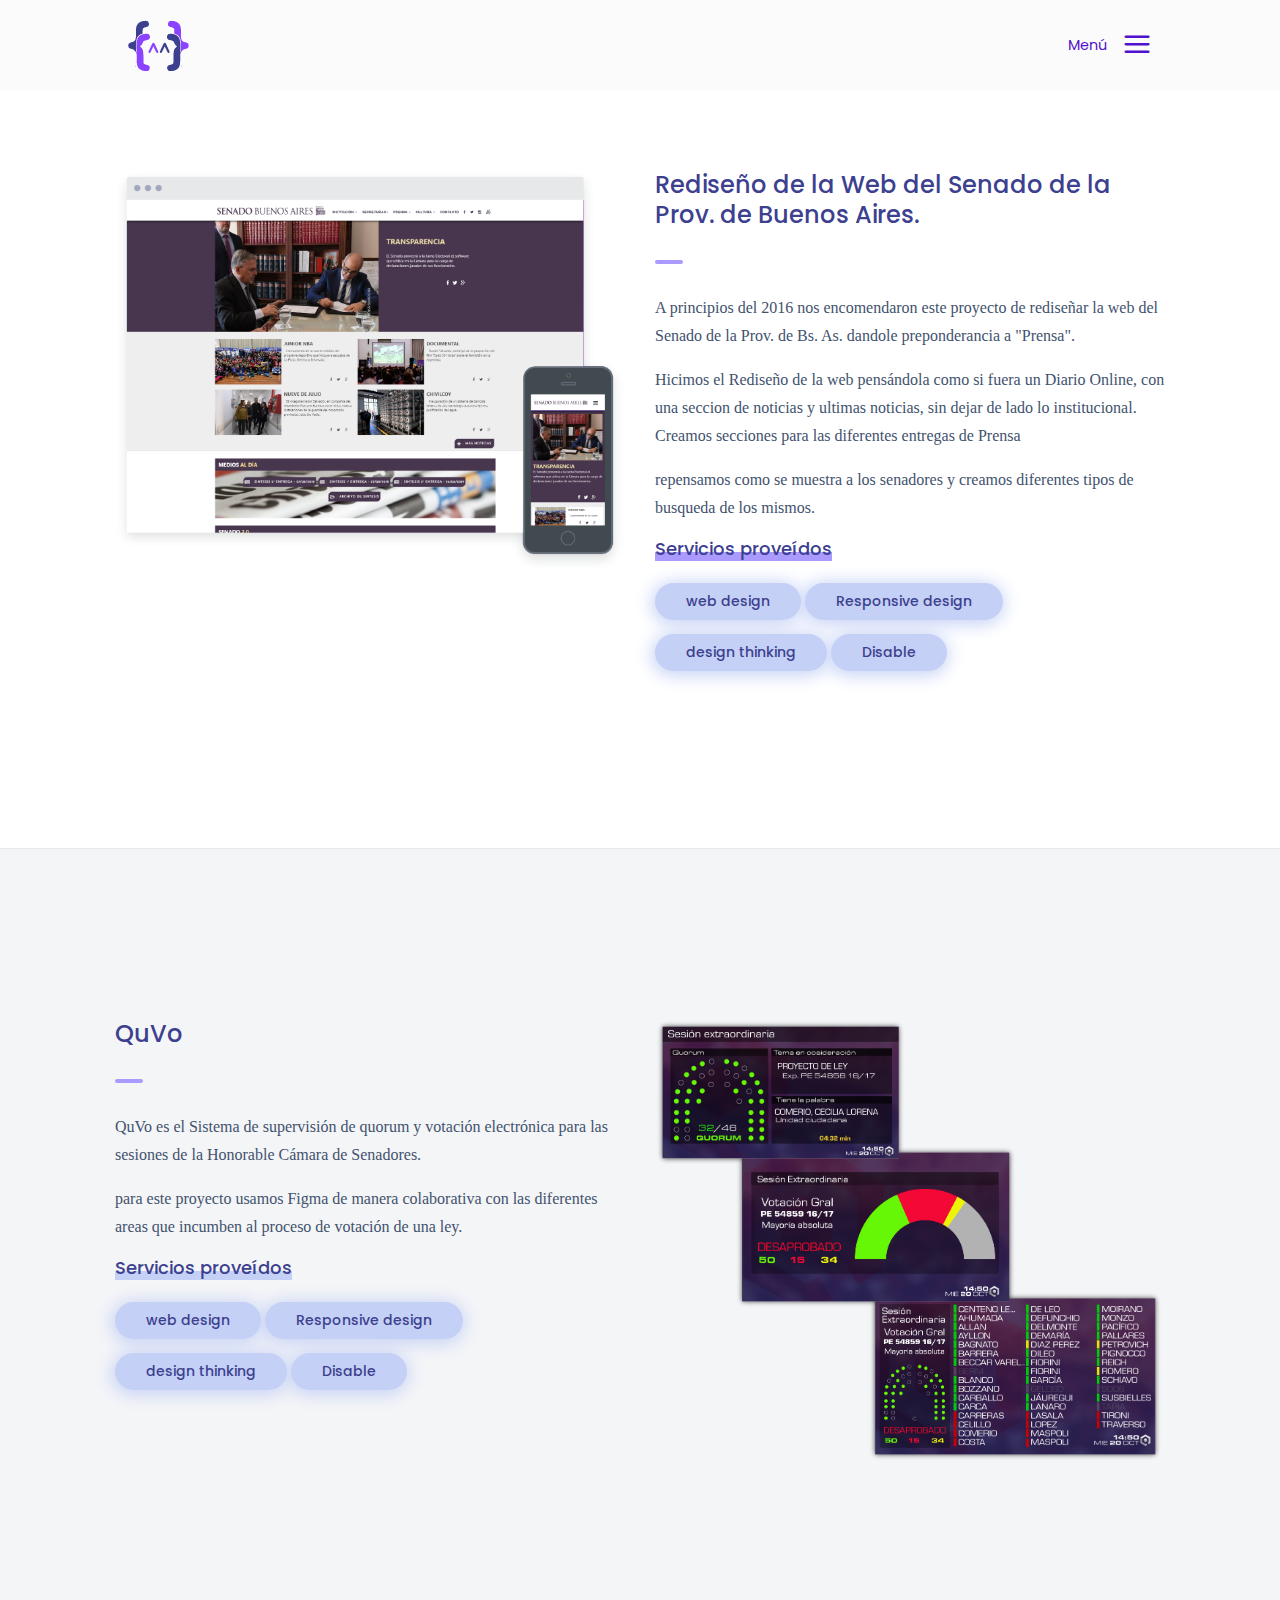
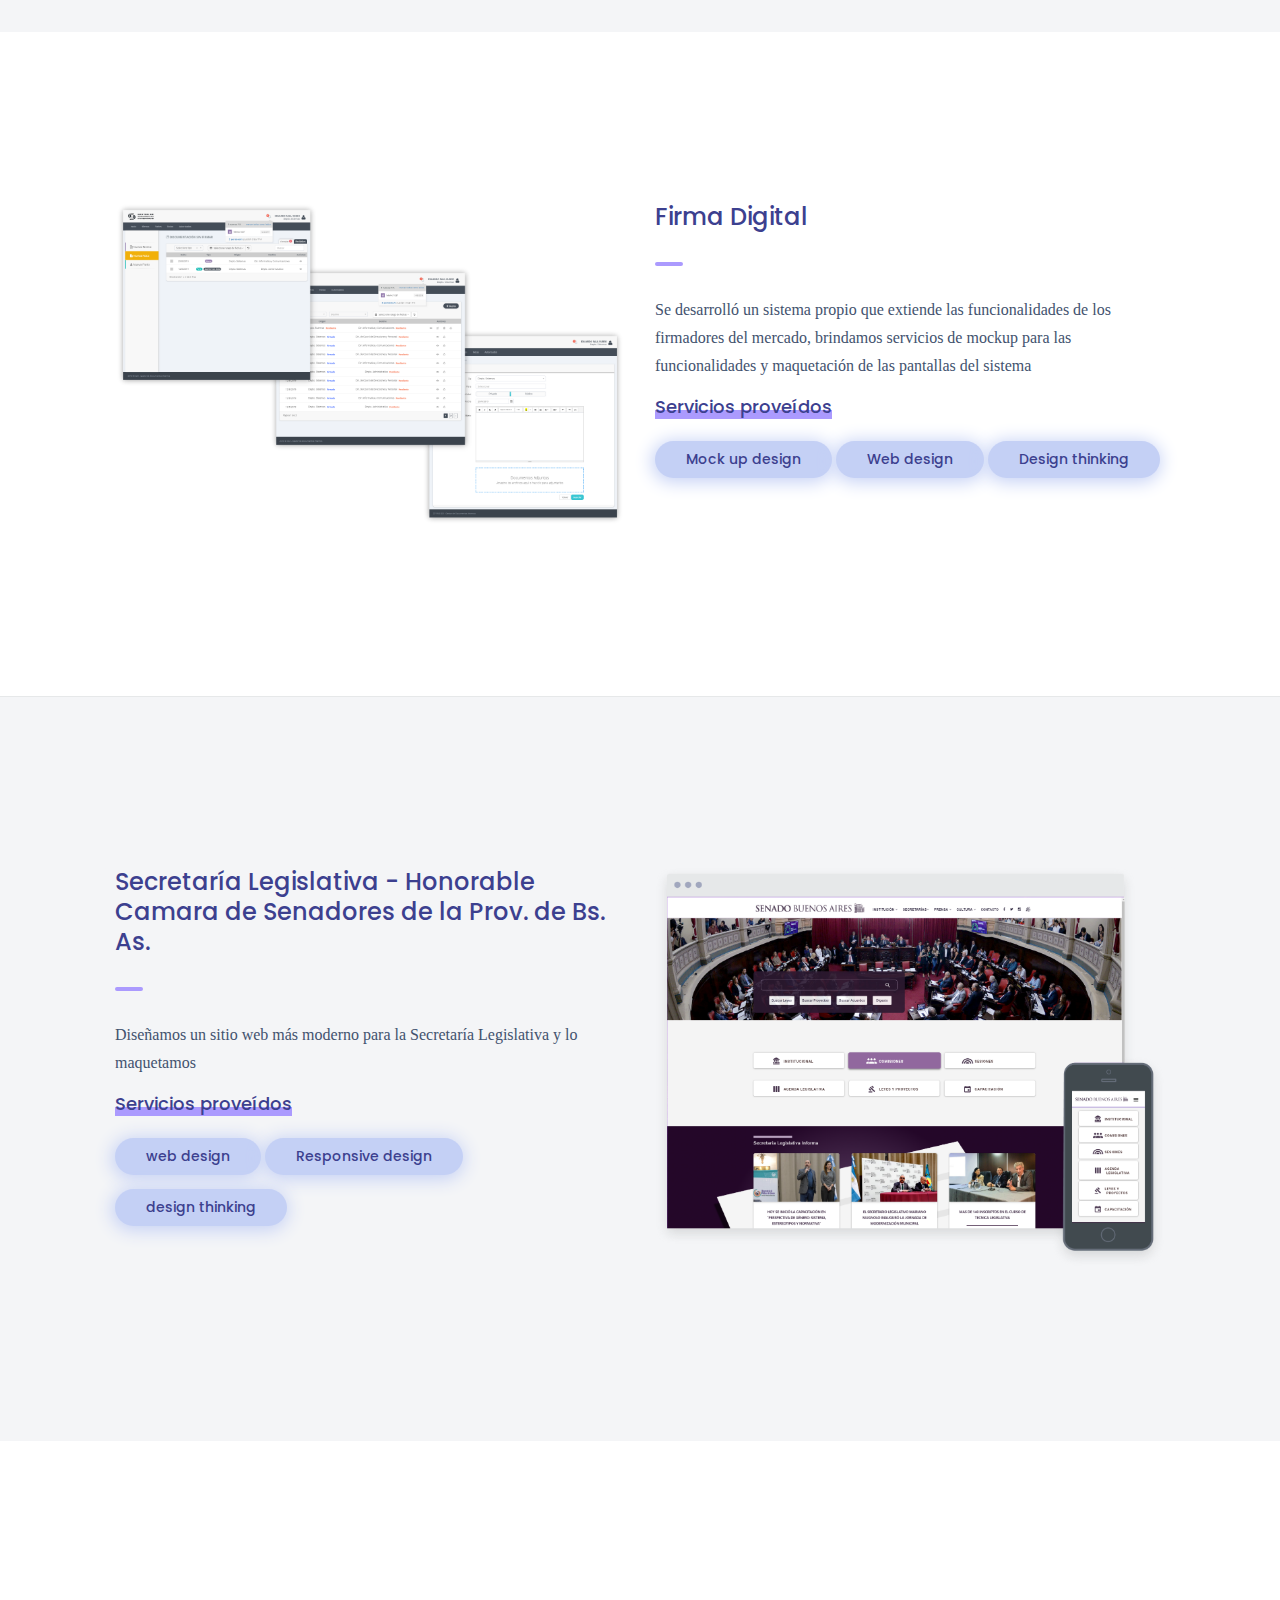
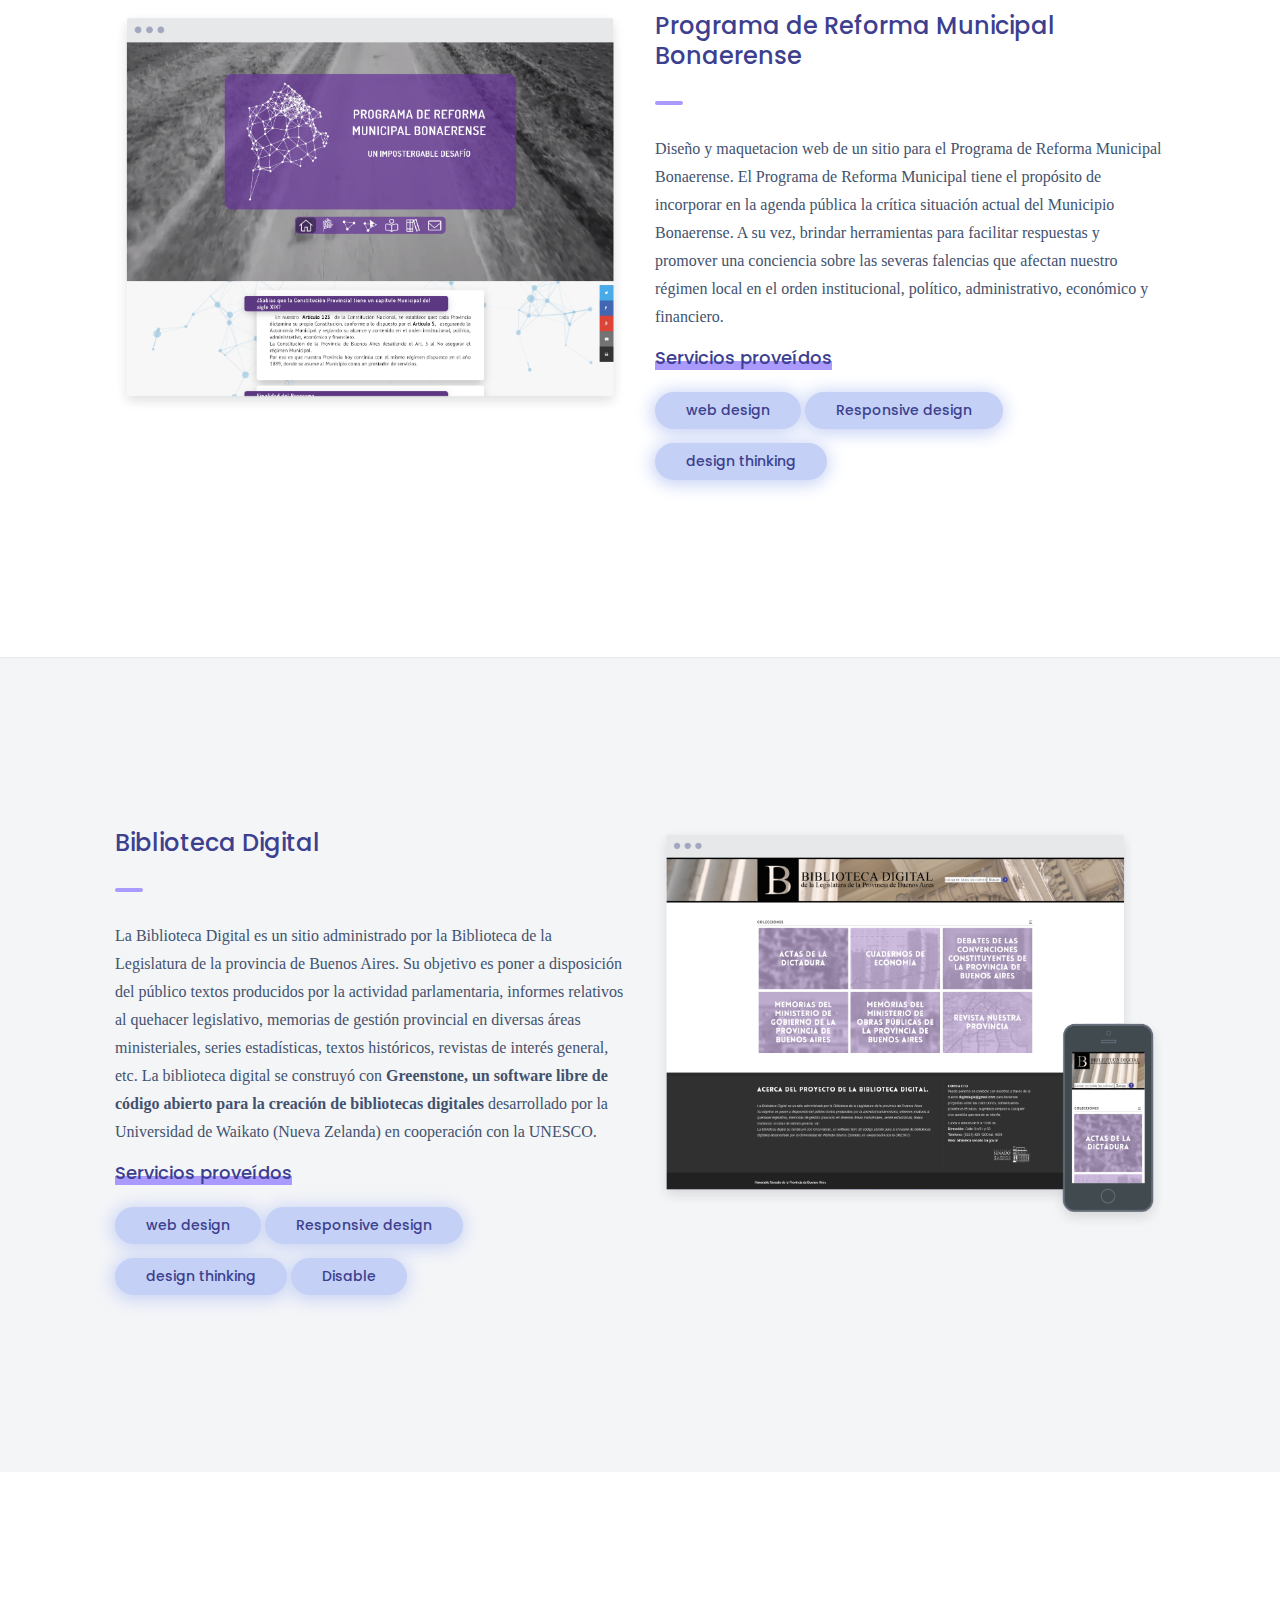
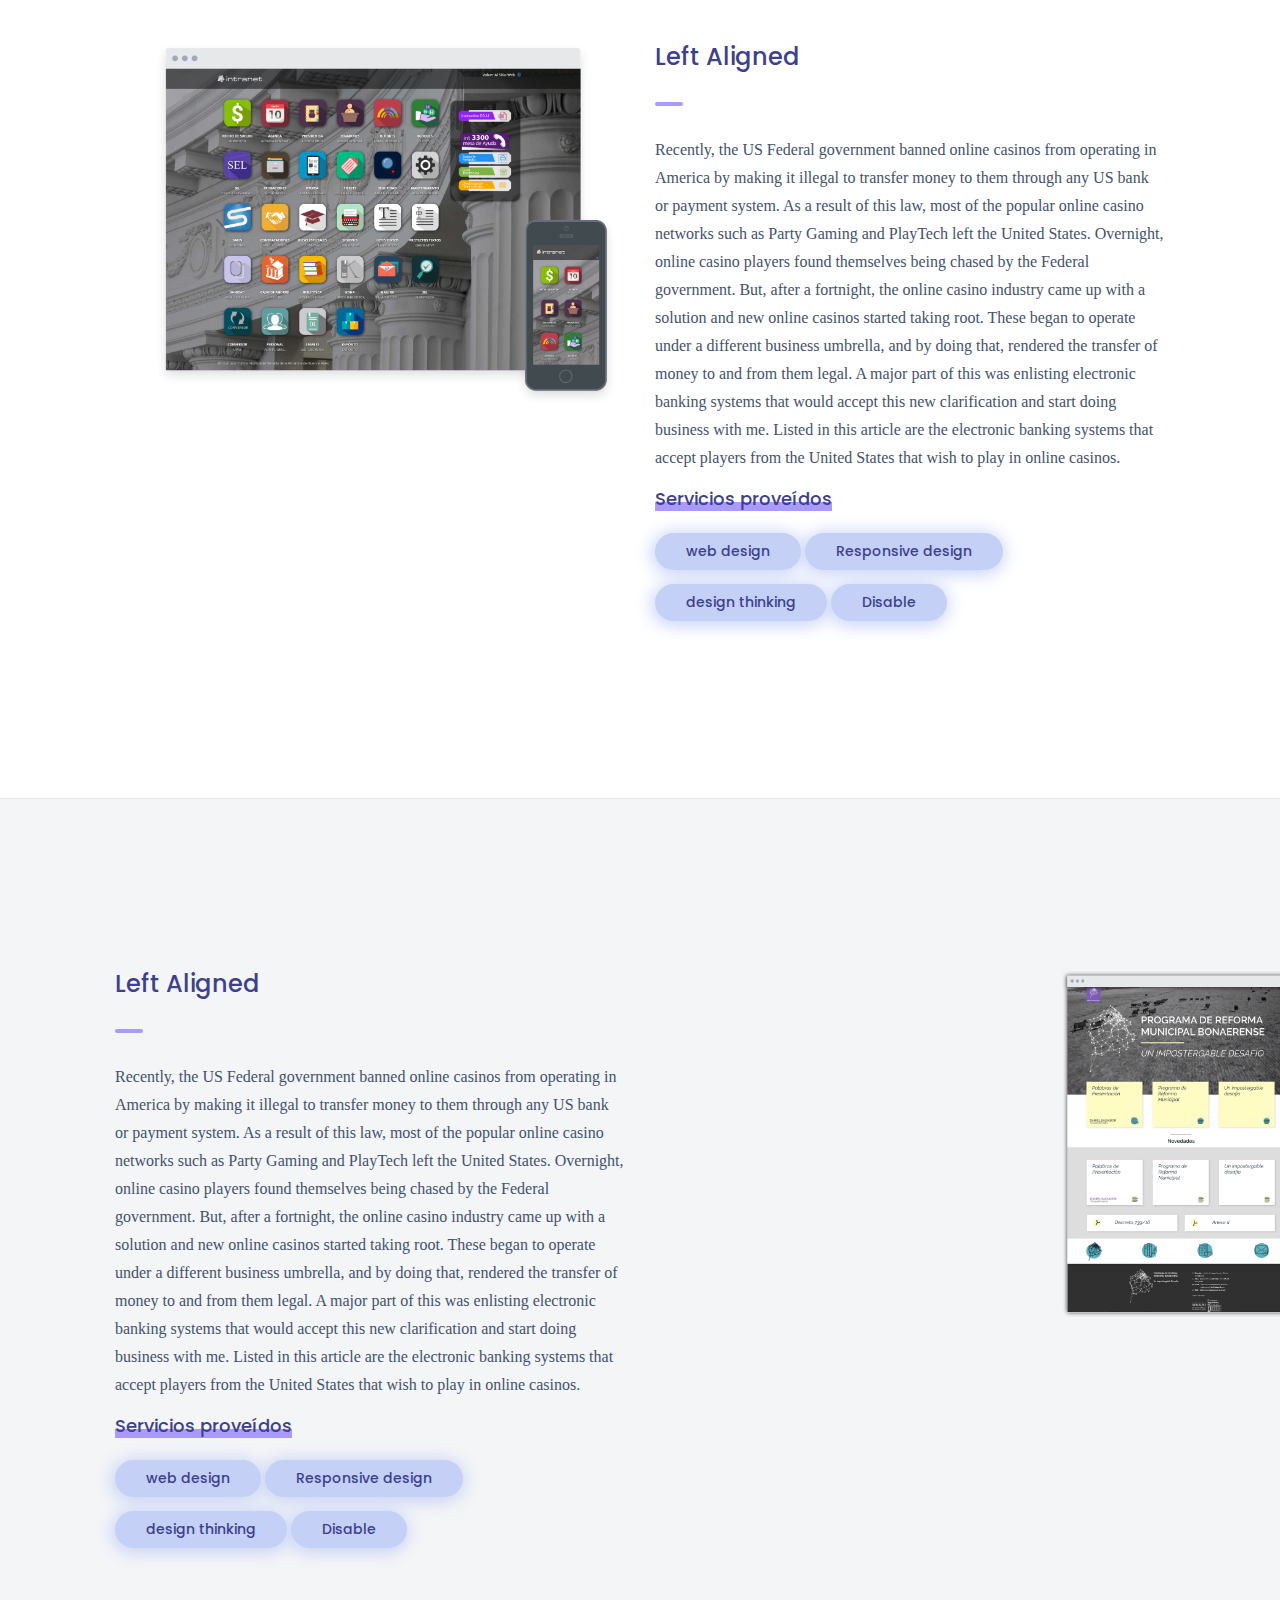
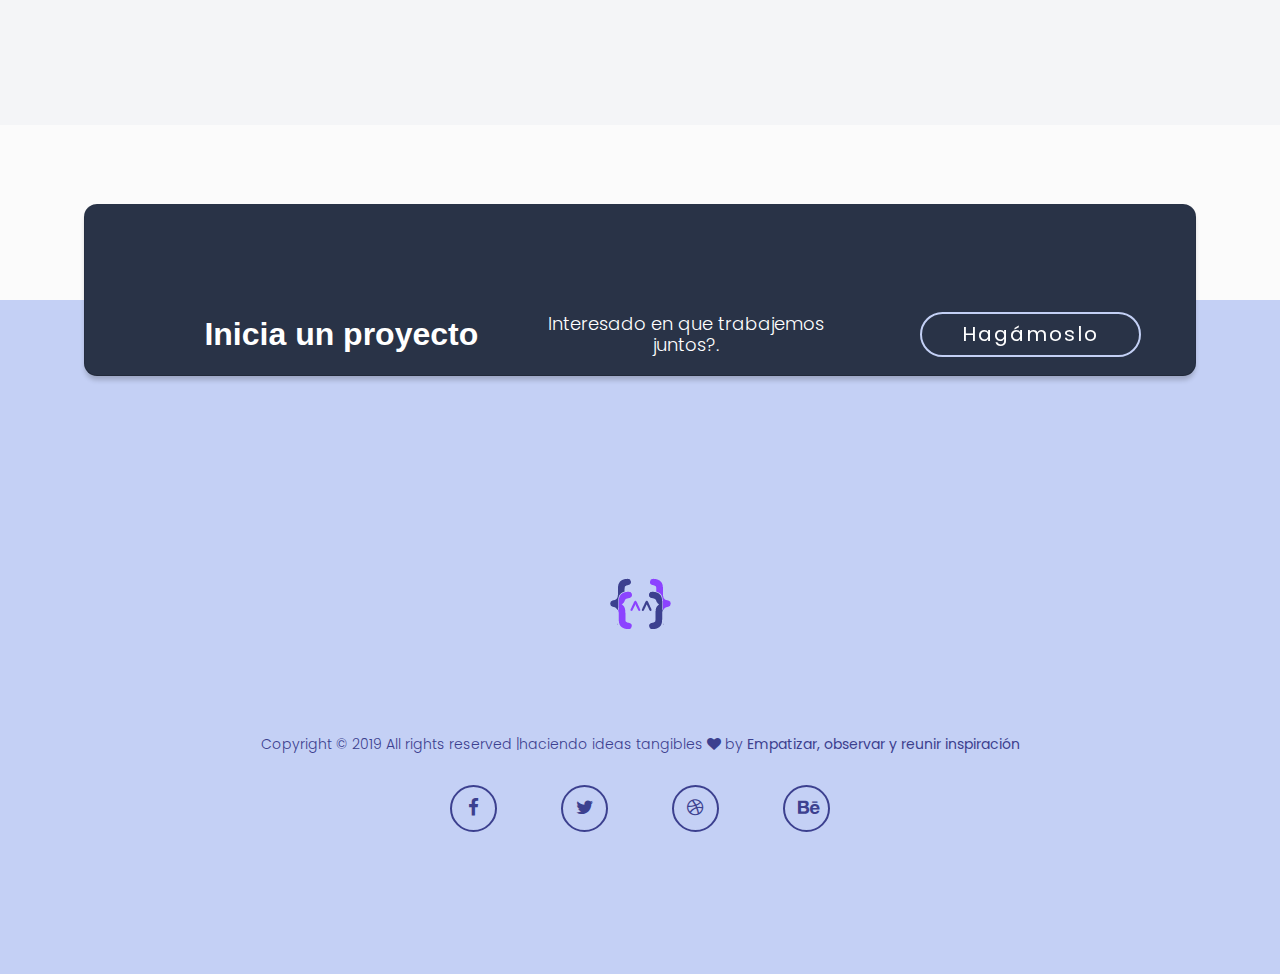
==== commit 7e77a9f4: "txt proyectos" ====
--- a/proyectos.html
+++ b/proyectos.html
@@ -131,31 +131,14 @@
 								</div>
 								<div class="col-md-6">
 									<h3 class="mb-30">Firma Digital</h3>
-									<p>Recently, the US Federal government banned online casinos from operating in America by
-										making it
-										illegal to transfer money to them through any US bank or payment system. As a result of
-										this
-										law, most of the popular online casino networks such as Party Gaming and PlayTech left
-										the
-										United States. Overnight, online casino players found themselves being chased by the
-										Federal
-										government. But, after a fortnight, the online casino industry came up with a solution
-										and new
-										online casinos started taking root. These began to operate under a different business
-										umbrella,
-										and by doing that, rendered the transfer of money to and from them legal. A major part
-										of this
-										was enlisting electronic banking systems that would accept this new clarification and
-										start
-										doing business with me. Listed in this article are the electronic banking systems that
-										accept
-										players from the United States that wish to play in online casinos.</p>
+									<p>Se desarrolló un sistema propio que extiende las
+funcionalidades de los firmadores del mercado, brindamos servicios de mockup para las funcionalidades y maquetación de las pantallas del sistema</p>
 								<h4 class="lnr-animate">Servicios proveídos</h4>
 										<div class="etiquet">
-									<a href="#" class="genric-btn disable circle">web design</a>
-									<a href="#" class="genric-btn disable circle">Responsive design</a>
-									<a href="#" class="genric-btn disable circle">design thinking</a>
-									<a href="#" class="genric-btn disable circle">Disable</a>
+									<a href="#" class="genric-btn disable circle">Mock up design</a>
+									<a href="#" class="genric-btn disable circle">Web design</a>
+									<a href="#" class="genric-btn disable circle">Design thinking</a>
+									<!-- <a href="#" class="genric-btn disable circle">Disable</a> -->
 								</div>
 									</div>
 							</div>
@@ -172,32 +155,14 @@
 							<div class="row gray-area">
 			
 								<div class="col-md-6">
-									<h3 class="mb-30">Left Aligned</h3>
-									<p>Recently, the US Federal government banned online casinos from operating in America by
-										making it
-										illegal to transfer money to them through any US bank or payment system. As a result of
-										this
-										law, most of the popular online casino networks such as Party Gaming and PlayTech left
-										the
-										United States. Overnight, online casino players found themselves being chased by the
-										Federal
-										government. But, after a fortnight, the online casino industry came up with a solution
-										and new
-										online casinos started taking root. These began to operate under a different business
-										umbrella,
-										and by doing that, rendered the transfer of money to and from them legal. A major part
-										of this
-										was enlisting electronic banking systems that would accept this new clarification and
-										start
-										doing business with me. Listed in this article are the electronic banking systems that
-										accept
-										players from the United States that wish to play in online casinos.</p>
+									<h3 class="mb-30">Secretaría Legislativa - Honorable Camara de Senadores de la Prov. de Bs. As.</h3>
+									<p>Diseñamos un sitio web más moderno para la Secretaría Legislativa y lo maquetamos </p>
 								<h4 class="lnr-animate">Servicios proveídos</h4>
 										<div class="etiquet">
 									<a href="#" class="genric-btn disable circle">web design</a>
 									<a href="#" class="genric-btn disable circle">Responsive design</a>
 									<a href="#" class="genric-btn disable circle">design thinking</a>
-									<a href="#" class="genric-btn disable circle">Disable</a>
+									<!-- <a href="#" class="genric-btn disable circle">Disable</a> -->
 								</div>
 									</div>
 								<div class="col-md-6">
@@ -218,32 +183,14 @@
 									<img src="img/1x/2x/proyectoreforma_1@2x.png" alt="" class=" featured_image ">
 								</div>
 								<div class="col-md-6">
-									<h3 class="mb-30">Left Aligned</h3>
-									<p>Recently, the US Federal government banned online casinos from operating in America by
-										making it
-										illegal to transfer money to them through any US bank or payment system. As a result of
-										this
-										law, most of the popular online casino networks such as Party Gaming and PlayTech left
-										the
-										United States. Overnight, online casino players found themselves being chased by the
-										Federal
-										government. But, after a fortnight, the online casino industry came up with a solution
-										and new
-										online casinos started taking root. These began to operate under a different business
-										umbrella,
-										and by doing that, rendered the transfer of money to and from them legal. A major part
-										of this
-										was enlisting electronic banking systems that would accept this new clarification and
-										start
-										doing business with me. Listed in this article are the electronic banking systems that
-										accept
-										players from the United States that wish to play in online casinos.</p>
+									<h3 class="mb-30">Programa de Reforma Municipal Bonaerense</h3>
+									<p>Diseño y maquetacion web de un sitio para el Programa de Reforma Municipal Bonaerense. El Programa de Reforma Municipal tiene el propósito de incorporar en la agenda pública la crítica situación actual del Municipio Bonaerense. A su vez, brindar herramientas para facilitar respuestas y promover una conciencia sobre las severas falencias que afectan nuestro régimen local en el orden institucional, político, administrativo, económico y financiero.</p>
 								<h4 class="lnr-animate">Servicios proveídos</h4>
 										<div class="etiquet">
 									<a href="#" class="genric-btn disable circle">web design</a>
 									<a href="#" class="genric-btn disable circle">Responsive design</a>
 									<a href="#" class="genric-btn disable circle">design thinking</a>
-									<a href="#" class="genric-btn disable circle">Disable</a>
+									<!-- <a href="#" class="genric-btn disable circle">Disable</a> -->
 								</div>
 									</div>
 							</div>
@@ -265,8 +212,8 @@
 									Su objetivo es poner a disposición del público textos producidos por la actividad parlamentaria, informes relativos al
 									quehacer legislativo, memorias de gestión provincial en diversas áreas ministeriales, series estadísticas, textos
 									históricos, revistas de interés general, etc.
-									La biblioteca digital se construyó con Greenstone, un software libre de código abierto para la creación de bibliotecas
-								    digitales desarrollado por la Universidad de Waikato (Nueva Zelanda) en cooperación con la UNESCO.</p>
+									La biblioteca digital se construyó con <strong>Greenstone, un software libre de código abierto para la creación de bibliotecas
+								    digitales</strong> desarrollado por la Universidad de Waikato (Nueva Zelanda) en cooperación con la UNESCO.</p>
 								
 								<h4 class="lnr-animate">Servicios proveídos</h4>
 									<div class="etiquet">
--- a/css/main.css
+++ b/css/main.css
@@ -2069,7 +2069,7 @@
 
 @media (max-width: 767px) {
   nav a {
-    color: #f67590;
+    color: #3c408f;
   }
   nav a:hover {
     color: #f67590 !important;
@@ -2213,7 +2213,7 @@
 }
 .haceleSombra {
   overflow: visible;
-  box-shadow: 0 2px 10px rgba(0, 0, 0, 0.25);
+  box-shadow: 0 5px 5px 0 rgba(233, 240, 243, 0.5), 0 1px 0 0 #e6ecf8;
   top: 0;
   z-index: 9;
   background: #fbfbfb;
@@ -2276,6 +2276,7 @@
 }
 
 .banner-area {
+  margin-top: 40px;
   background: #fbfbfb;
 }
 
@@ -2779,7 +2780,7 @@
   margin-top: 5rem;
   background-color: #293347;
   box-shadow: 0 5px 5px 0 rgba(0, 0, 0, 0.2), 0 0 0 1px #293347;
-  padding: 0.75rem;
+  padding: 60px 0px 0px 60px;
 }
 
 .level {
@@ -3559,16 +3560,12 @@
 }
 
 .row {
-  margin-left: 0px;
-  margin-right: -13px;
-}
-/* .logo {
-  margin-left: 20px;
-}
-.row {
-  margin-left: 0px;
-}
-
-.img-fluid {
-  width: 126px;
-} */
+  margin: 0 auto;
+}
+
+#botmenu nav a {
+  border-bottom: none;
+}
+#botmenu nav a:hover {
+  border-bottom: 5px solid blue;
+}
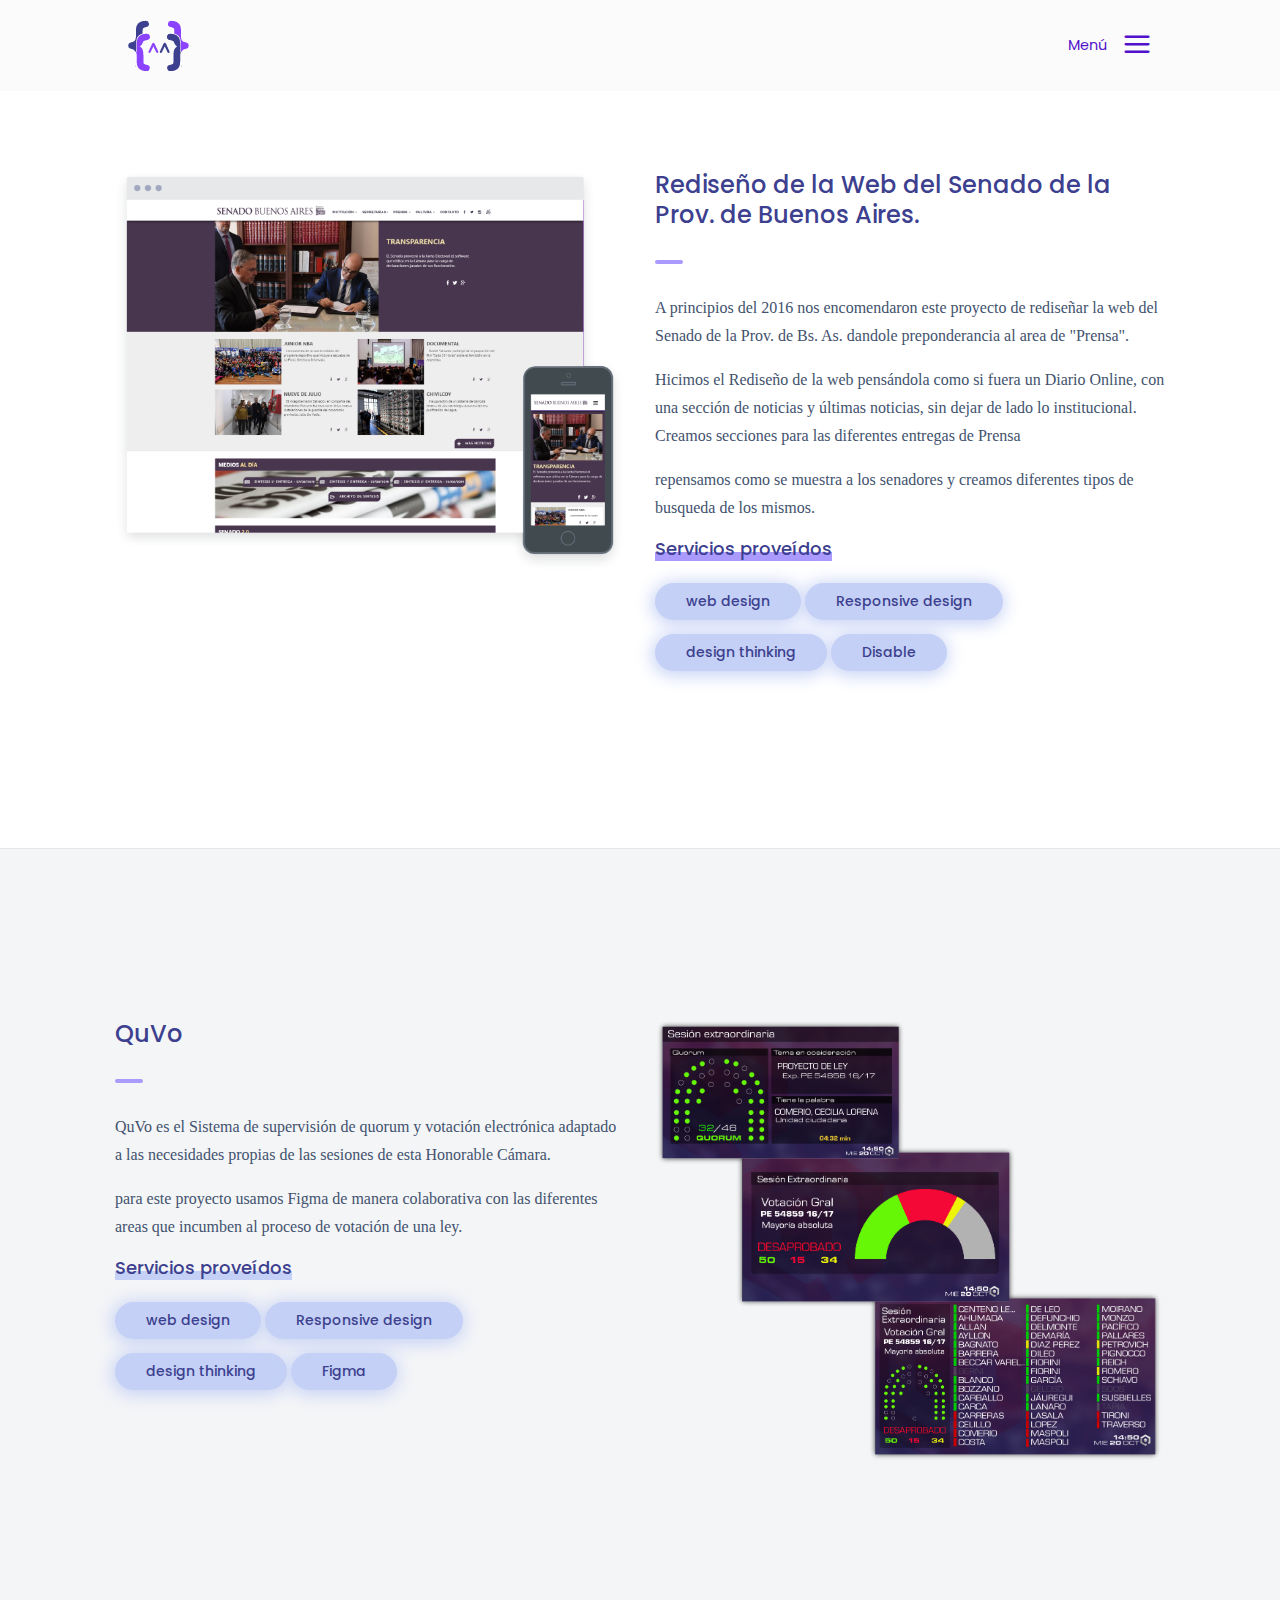
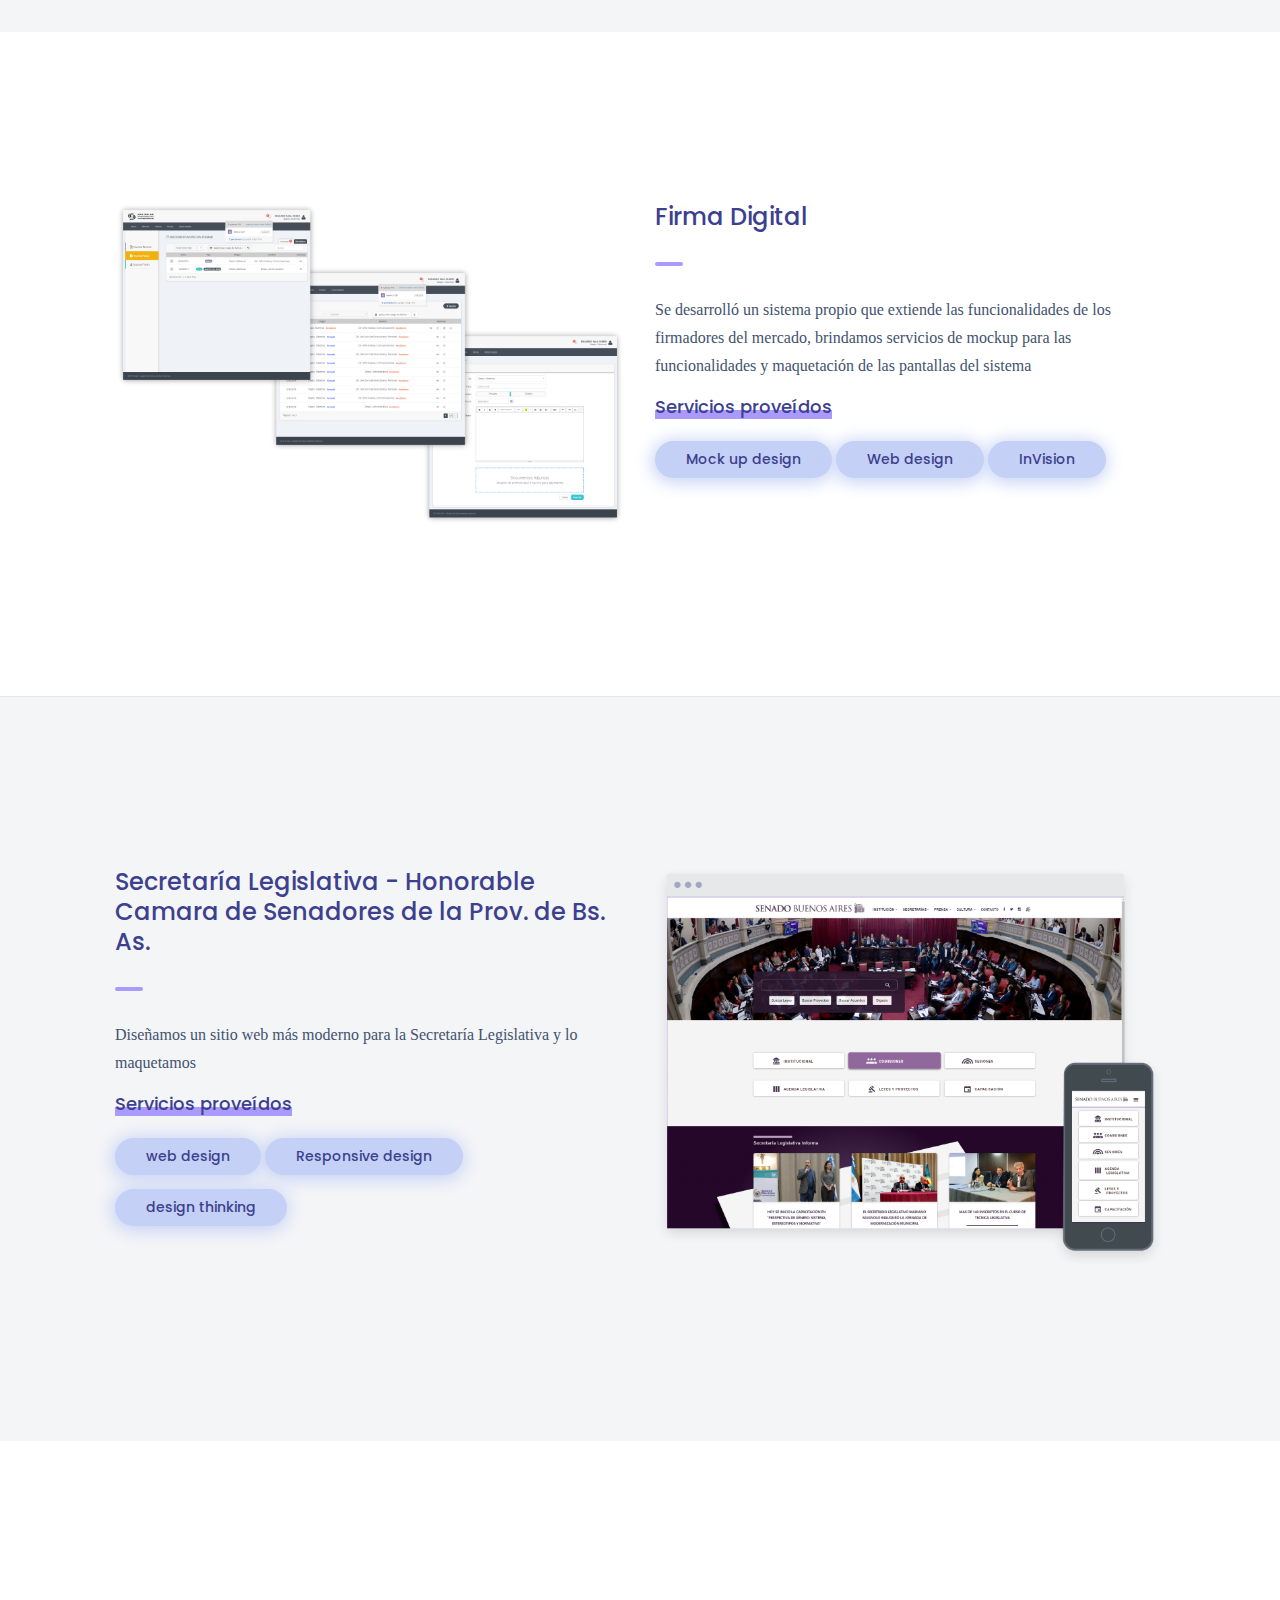
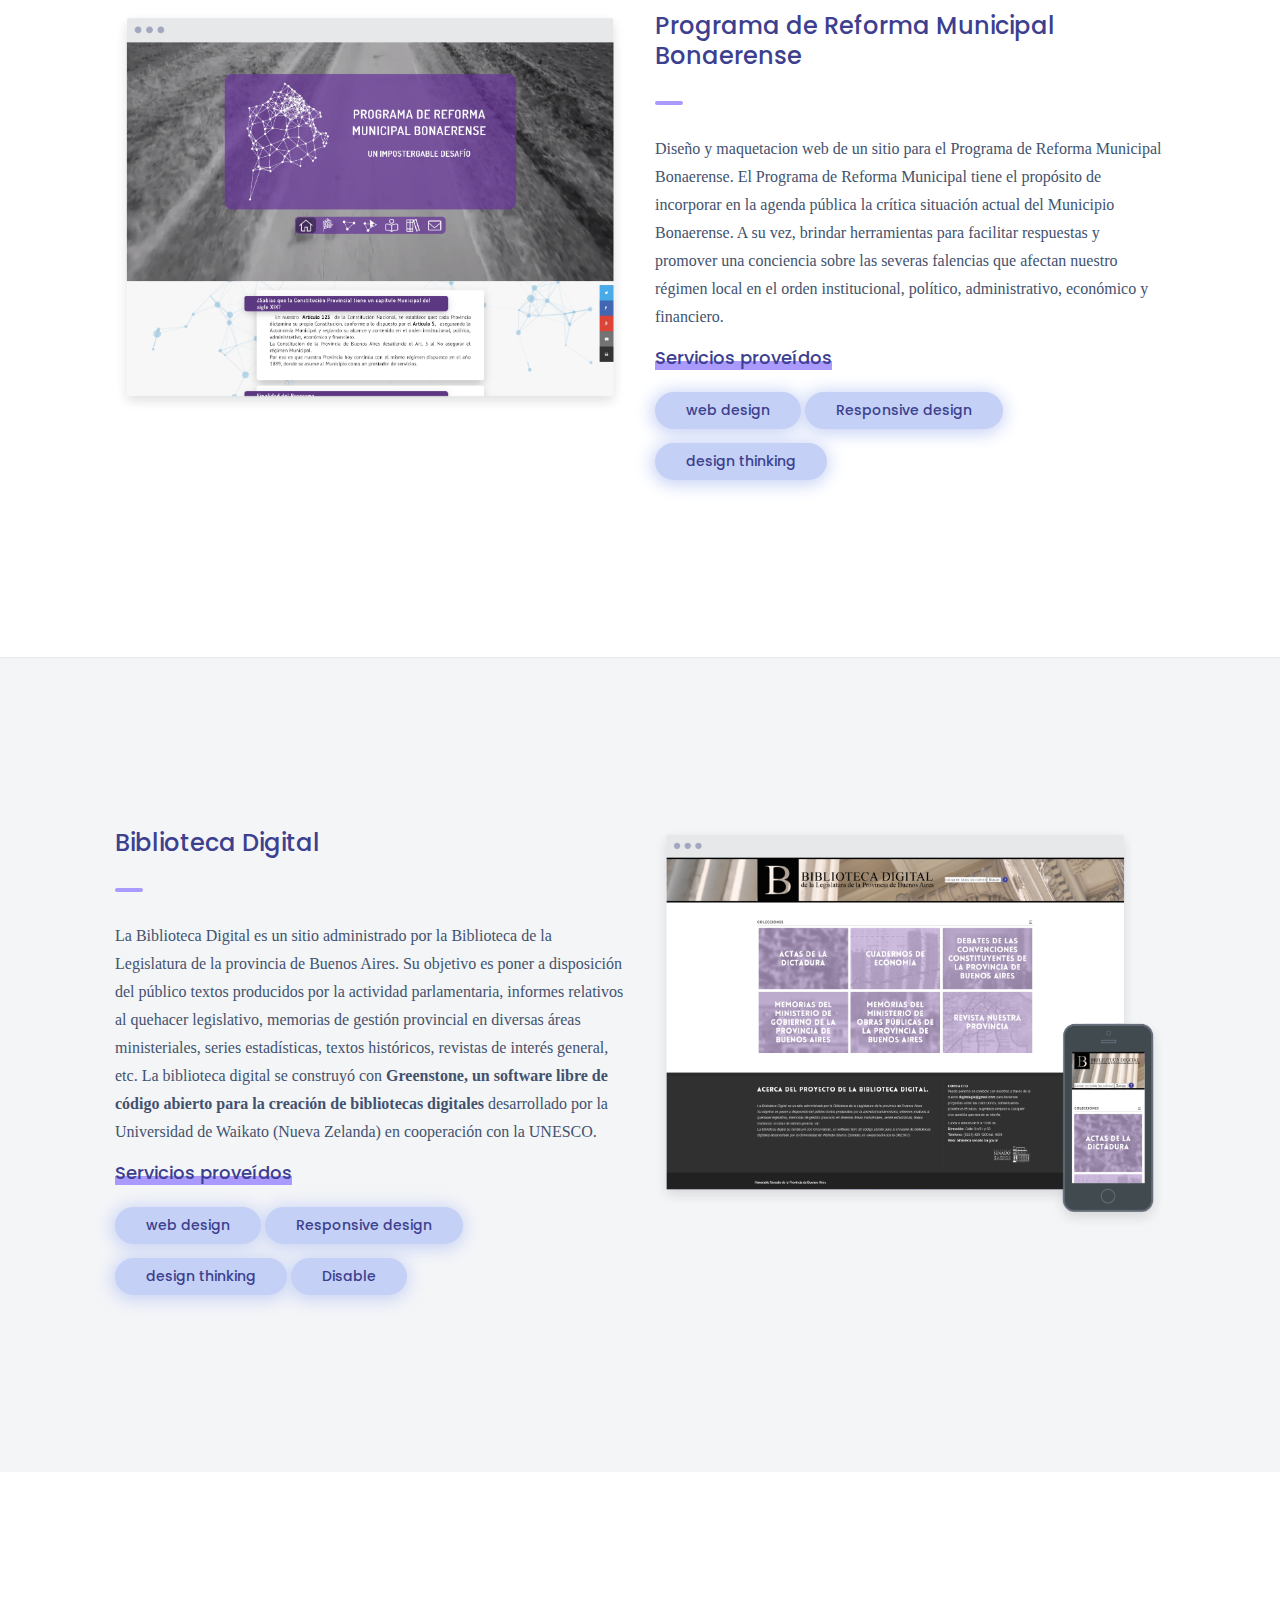
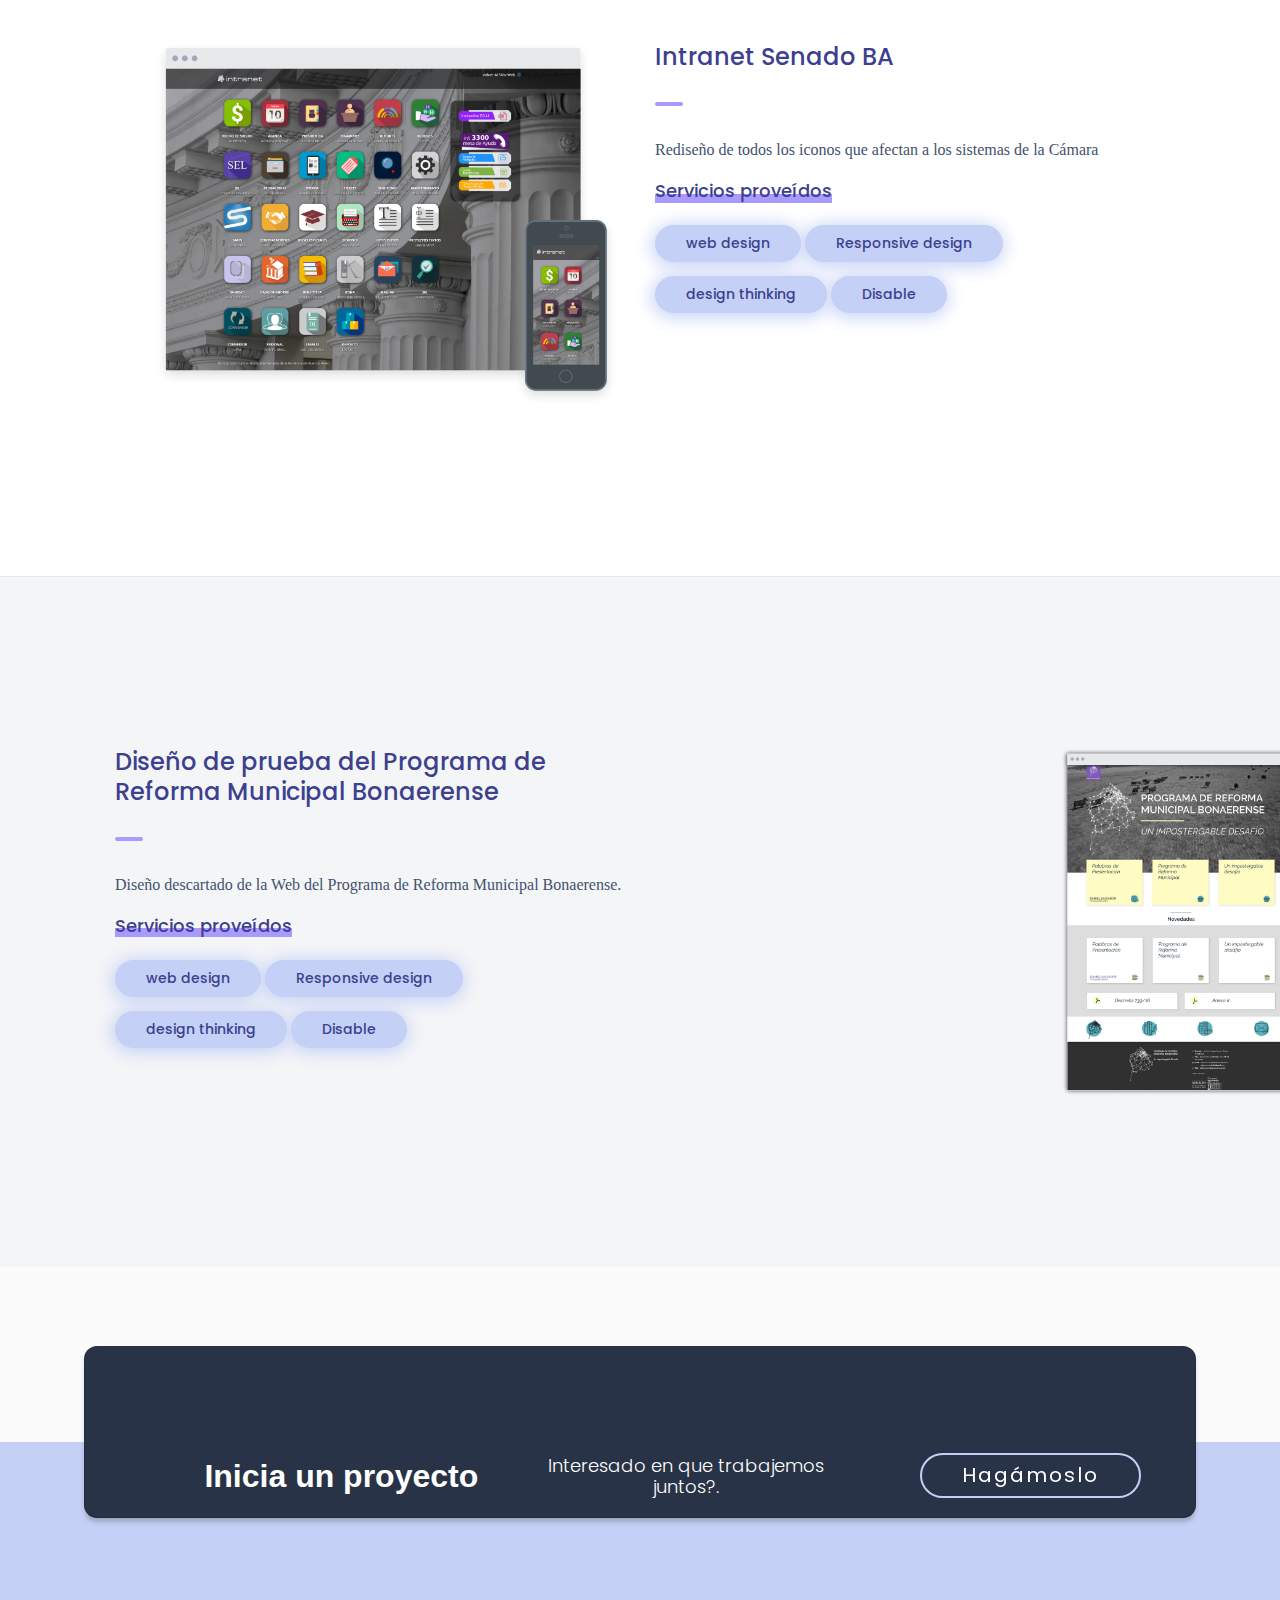
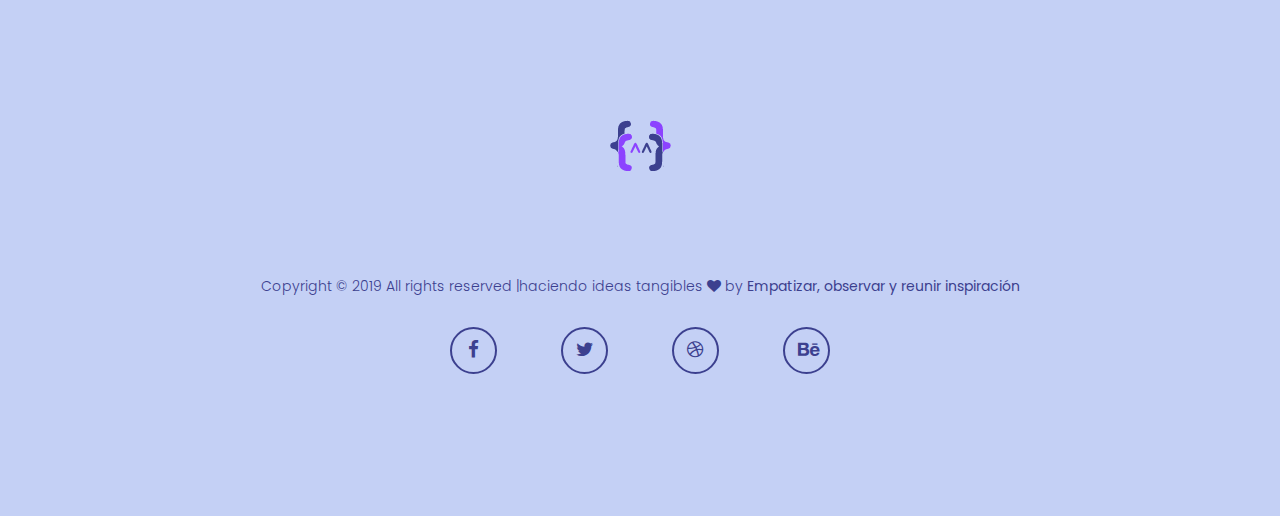
==== commit aff7a266: "txt update" ====
--- a/proyectos.html
+++ b/proyectos.html
@@ -71,8 +71,8 @@
 						</div>
 						<div class="col-md-6">
 						<h3 class="mb-30">Rediseño de la Web del Senado de la Prov. de Buenos Aires.</h3>
-							<p>A principios del 2016 nos encomendaron este proyecto de rediseñar la web del Senado de la Prov. de Bs. As. dandole preponderancia a "Prensa".</p>
-							<p>Hicimos el Rediseño de la web pensándola como si fuera un Diario Online, con una seccion de noticias y ultimas noticias, sin dejar de lado lo institucional. Creamos secciones para las diferentes entregas de Prensa</p>
+							<p>A principios del 2016 nos encomendaron este proyecto de rediseñar la web del Senado de la Prov. de Bs. As. dandole preponderancia al area de "Prensa".</p>
+							<p>Hicimos el Rediseño de la web pensándola como si fuera un Diario Online, con una sección de noticias y últimas noticias, sin dejar de lado lo institucional. Creamos secciones para las diferentes entregas de Prensa</p>
 							<p>repensamos como se muestra a los senadores y creamos diferentes tipos de busqueda de los mismos.</p>
 						<h4 class="lnr-animate">Servicios proveídos</h4>						
 						<div class="etiquet">
@@ -98,7 +98,8 @@
 							<div class="col-md-6">
 								<h3 class="mb-30">QuVo</h3>
 								<p>QuVo es el Sistema de supervisión de quorum y
-								votación electrónica para las sesiones de la Honorable Cámara de Senadores.</p>
+								votación electrónica adaptado a las necesidades propias de las sesiones de esta
+Honorable Cámara.</p>
 								<p>para este proyecto usamos Figma de manera colaborativa con las diferentes areas que incumben al proceso de votación de una ley.
 									
 								</p>
@@ -109,7 +110,7 @@
 									<a href="#" class="genric-btn disable circle">web design</a>
 									<a href="#" class="genric-btn disable circle">Responsive design</a>
 									<a href="#" class="genric-btn disable circle">design thinking</a>
-									<a href="#" class="genric-btn disable circle">Disable</a>
+									<a href="#" class="genric-btn disable circle">Figma</a>
 								</div>
 							</div>
 							<div class="col-md-6">
@@ -137,7 +138,7 @@
 										<div class="etiquet">
 									<a href="#" class="genric-btn disable circle">Mock up design</a>
 									<a href="#" class="genric-btn disable circle">Web design</a>
-									<a href="#" class="genric-btn disable circle">Design thinking</a>
+									<a href="#" class="genric-btn disable circle">InVision</a>
 									<!-- <a href="#" class="genric-btn disable circle">Disable</a> -->
 								</div>
 									</div>
@@ -241,26 +242,8 @@
 									<img src="img/1x/2x/proyectointranet@2x.png" alt="" class=" featured_image ">
 								</div>
 								<div class="col-md-6">
-									<h3 class="mb-30">Left Aligned</h3>
-									<p>Recently, the US Federal government banned online casinos from operating in America by
-										making it
-										illegal to transfer money to them through any US bank or payment system. As a result of
-										this
-										law, most of the popular online casino networks such as Party Gaming and PlayTech left
-										the
-										United States. Overnight, online casino players found themselves being chased by the
-										Federal
-										government. But, after a fortnight, the online casino industry came up with a solution
-										and new
-										online casinos started taking root. These began to operate under a different business
-										umbrella,
-										and by doing that, rendered the transfer of money to and from them legal. A major part
-										of this
-										was enlisting electronic banking systems that would accept this new clarification and
-										start
-										doing business with me. Listed in this article are the electronic banking systems that
-										accept
-										players from the United States that wish to play in online casinos.</p>
+									<h3 class="mb-30">Intranet Senado BA</h3>
+									<p>Rediseño de todos los iconos que afectan a los sistemas de la Cámara</p>
 								<h4 class="lnr-animate">Servicios proveídos</h4>
 										<div class="etiquet">
 									<a href="#" class="genric-btn disable circle">web design</a>
@@ -283,26 +266,9 @@
 							<div class="row gray-area">
 			
 								<div class="col-md-6">
-									<h3 class="mb-30">Left Aligned</h3>
-									<p>Recently, the US Federal government banned online casinos from operating in America by
-										making it
-										illegal to transfer money to them through any US bank or payment system. As a result of
-										this
-										law, most of the popular online casino networks such as Party Gaming and PlayTech left
-										the
-										United States. Overnight, online casino players found themselves being chased by the
-										Federal
-										government. But, after a fortnight, the online casino industry came up with a solution
-										and new
-										online casinos started taking root. These began to operate under a different business
-										umbrella,
-										and by doing that, rendered the transfer of money to and from them legal. A major part
-										of this
-										was enlisting electronic banking systems that would accept this new clarification and
-										start
-										doing business with me. Listed in this article are the electronic banking systems that
-										accept
-										players from the United States that wish to play in online casinos.</p>
+									<h3 class="mb-30">Diseño de prueba del Programa de Reforma Municipal Bonaerense</h3>
+									<p>Diseño descartado de la Web del Programa de Reforma Municipal Bonaerense.
+									</p>
 								<h4 class="lnr-animate">Servicios proveídos</h4>
 										<div class="etiquet">
 									<a href="#" class="genric-btn disable circle">web design</a>
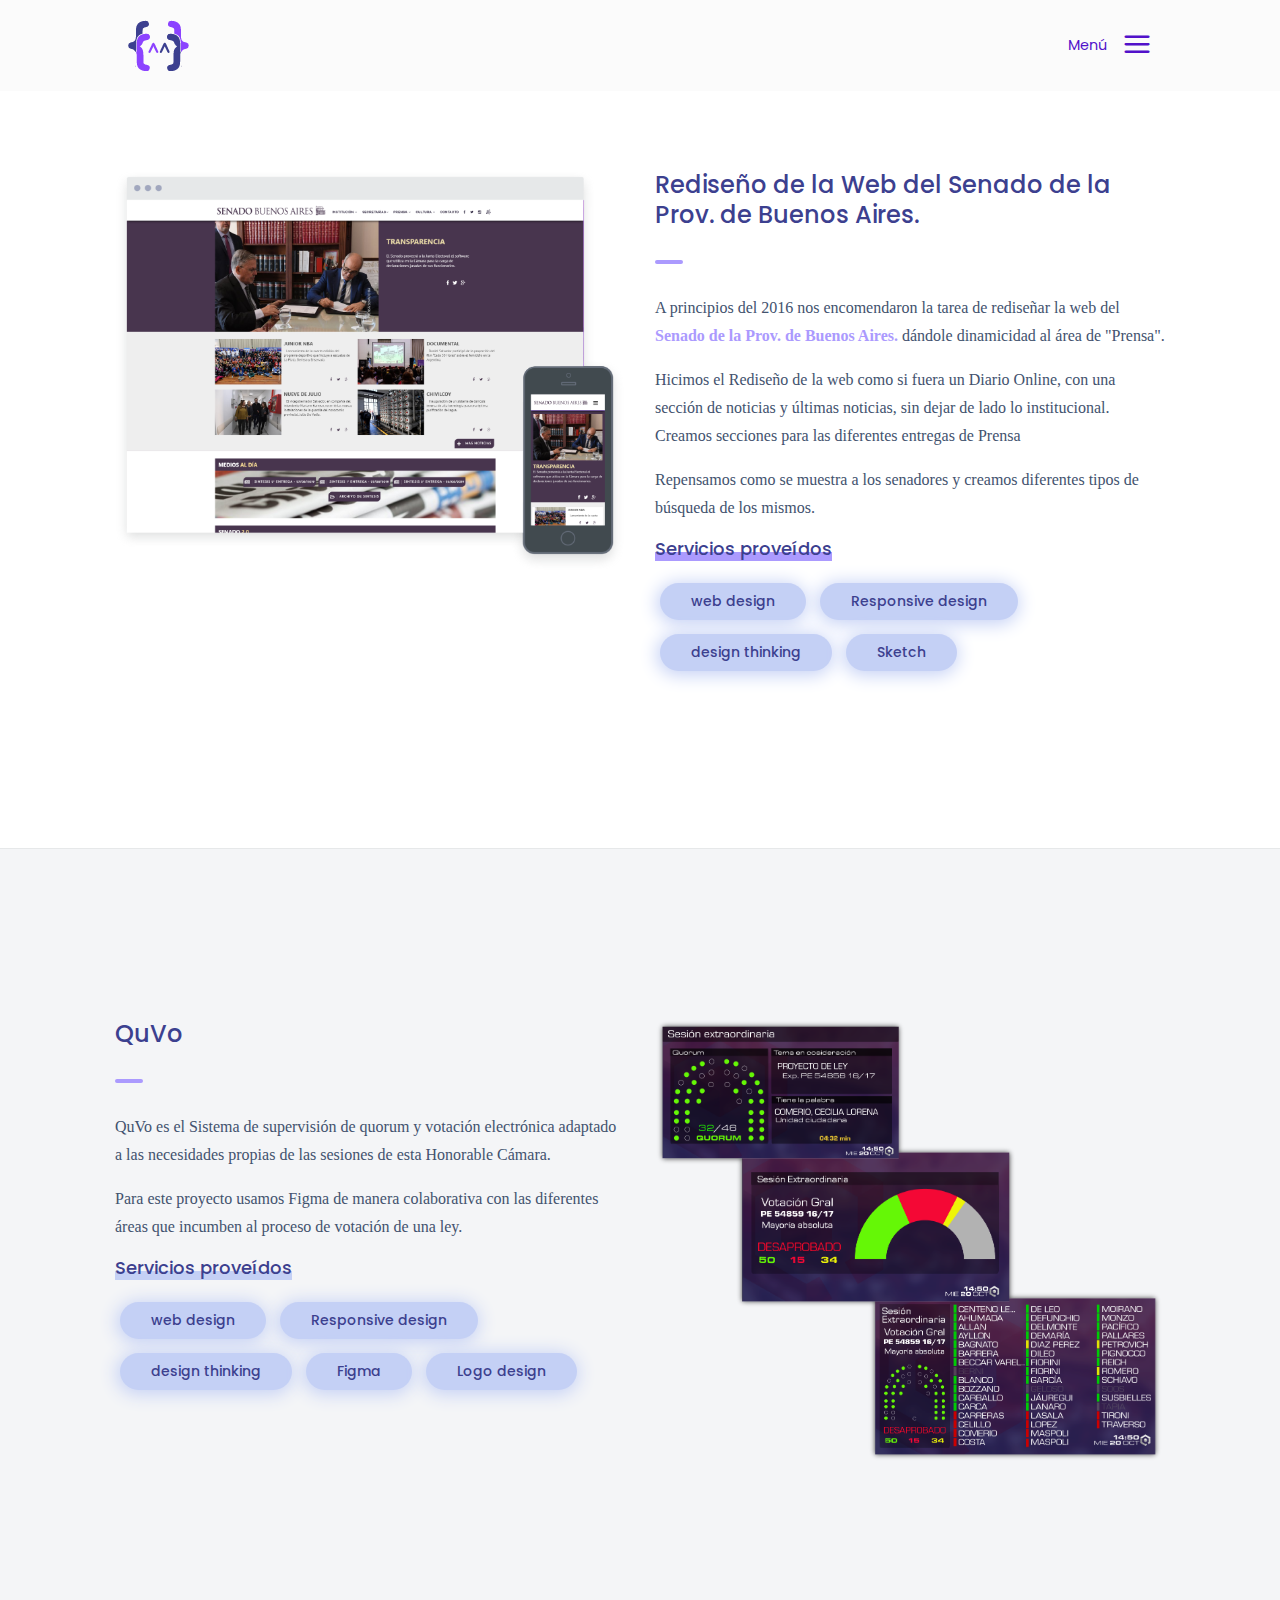
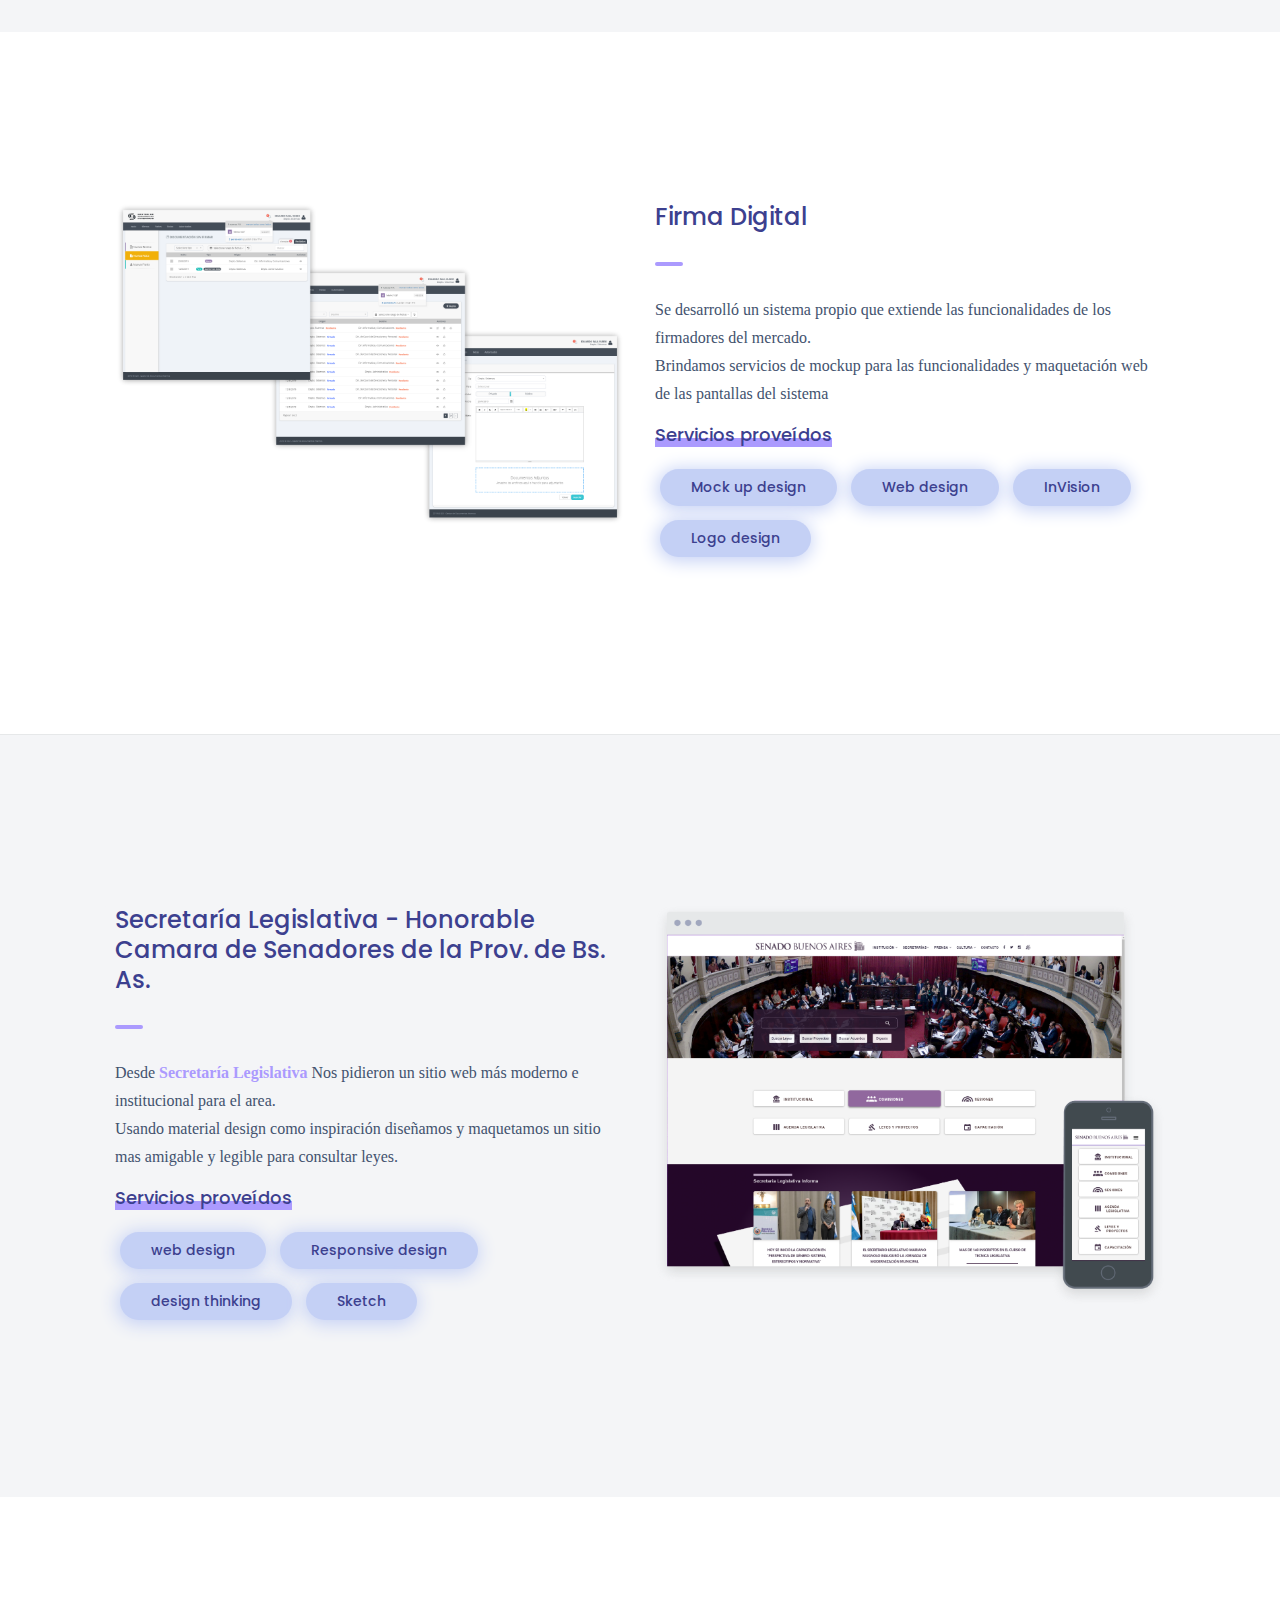
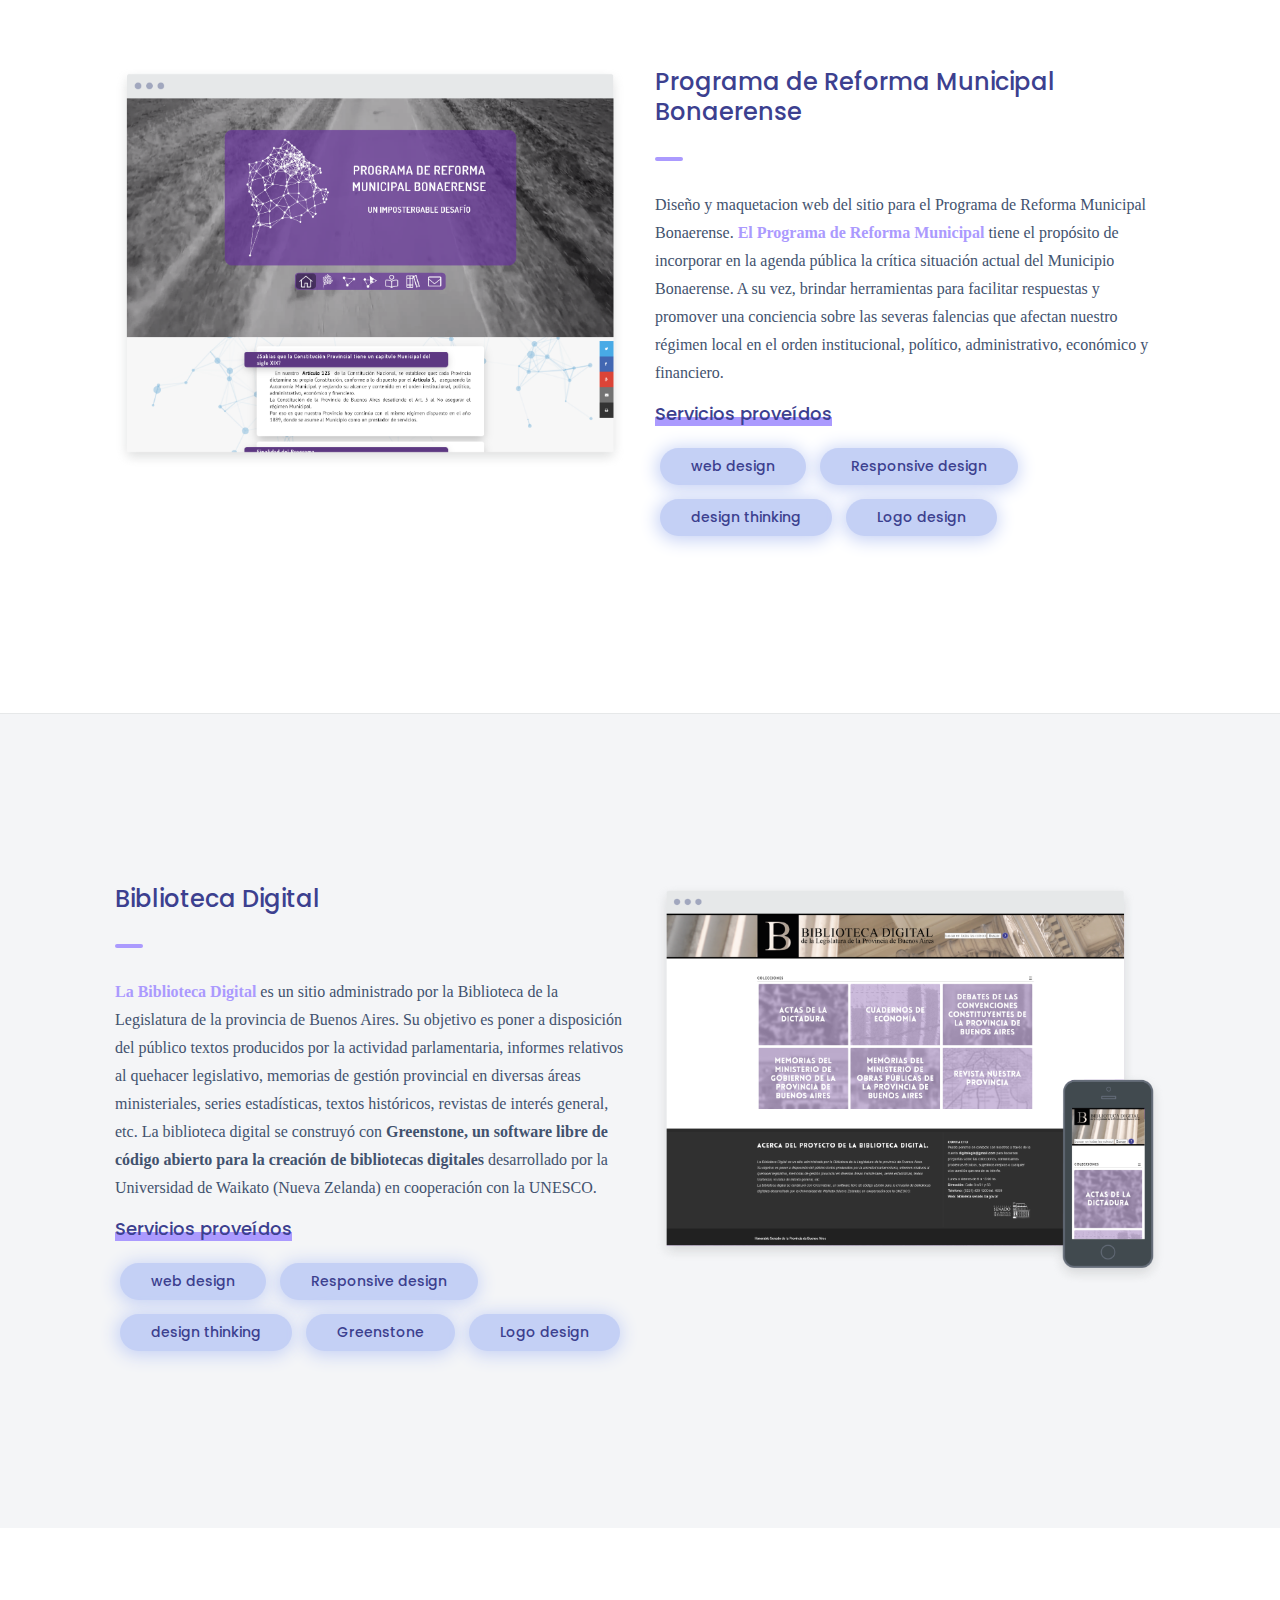
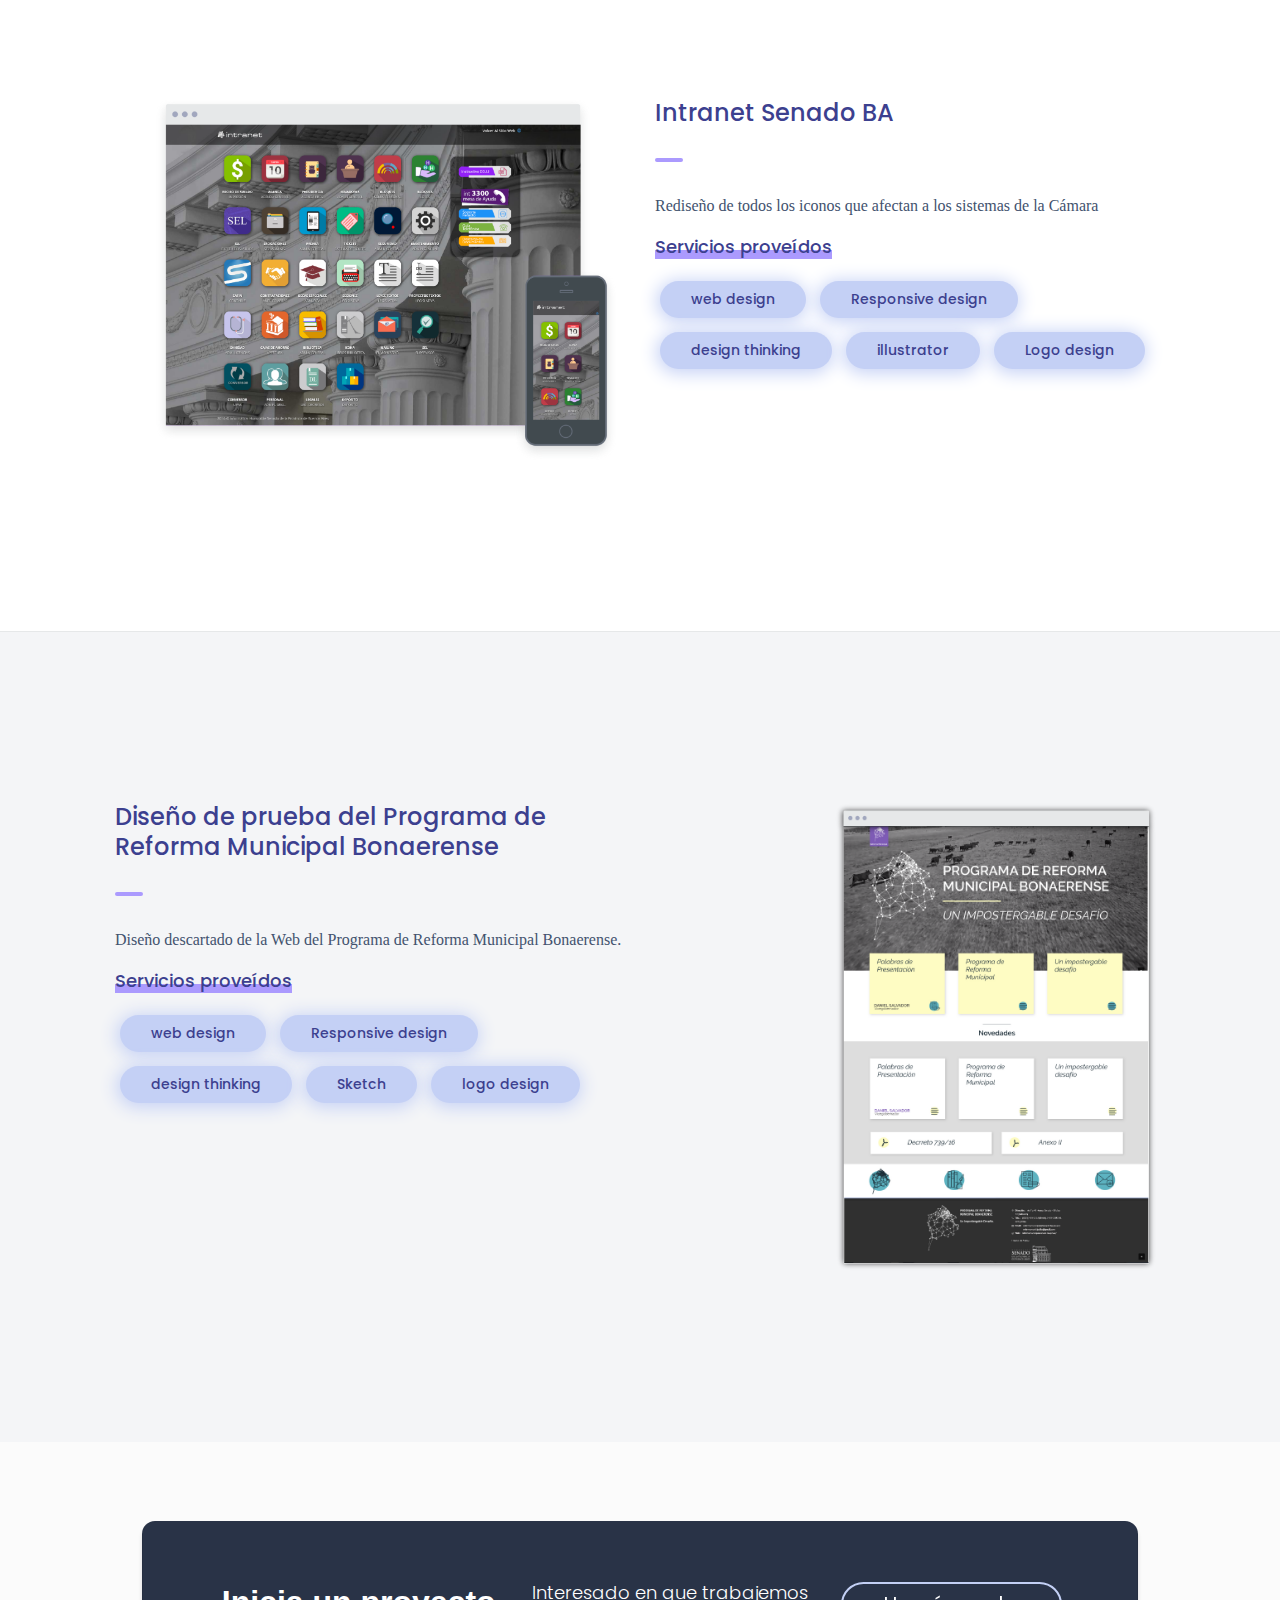
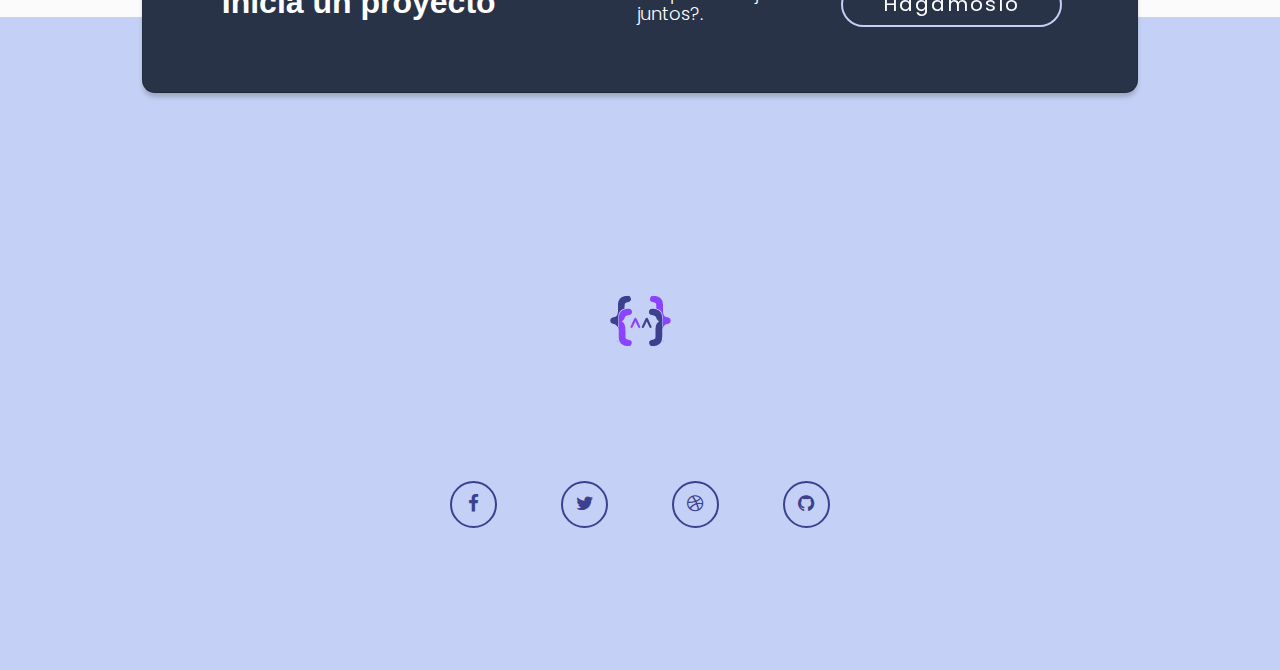
==== commit 45d34333: "linkedijn" ====
--- a/proyectos.html
+++ b/proyectos.html
@@ -1,366 +1,507 @@
 <!DOCTYPE html>
 <html lang="zxx" class="no-js">
-
-<head>
-	<!-- Mobile Specific Meta -->
-	<meta name="viewport" content="width=device-width, initial-scale=1, shrink-to-fit=no">
-	<!-- Favicon-->
-	<link rel="shortcut icon" href="img/favicon.ico" type="image/x-icon">
-	<link rel="icon" href="img/favicon.ico" type="image/x-icon">
-
-	<!-- Author Meta -->
-	<meta name="author" content="CodePixar">
-	<!-- Meta Description -->
-	<meta name="description" content="">
-	<!-- Meta Keyword -->
-	<meta name="keywords" content="">
-	<!-- meta character set -->
-	<meta charset="UTF-8">
-	<!-- Site Title -->
-	<title>Facu carrizo | Designer,frontend developer</title>
-
-	<link href="https://fonts.googleapis.com/css?family=Poppins:300,500,600" rel="stylesheet">
-	<!--
+	<head>
+		<!-- Mobile Specific Meta -->
+		<meta
+			name="viewport"
+			content="width=device-width, initial-scale=1, shrink-to-fit=no"
+		/>
+		<!-- Favicon-->
+		<link rel="shortcut icon" href="img/favicon.ico" type="image/x-icon" />
+		<link rel="icon" href="img/favicon.ico" type="image/x-icon" />
+
+		<!-- Author Meta -->
+		<meta name="author" content="CodePixar" />
+		<!-- Meta Description -->
+		<meta name="description" content="" />
+		<!-- Meta Keyword -->
+		<meta name="keywords" content="" />
+		<!-- meta character set -->
+		<meta charset="UTF-8" />
+		<!-- Site Title -->
+		<title>Facu carrizo | Designer,frontend developer</title>
+
+		<link
+			href="https://fonts.googleapis.com/css?family=Poppins:300,500,600"
+			rel="stylesheet"
+		/>
+		<!--
 		CSS
 		============================================= -->
-	<link rel="stylesheet" href="css/linearicons.css">
-	<link rel="stylesheet" href="css/font-awesome.min.css">
-	<link rel="stylesheet" href="css/nice-select.css">
-	<link rel="stylesheet" href="css/magnific-popup.css">
-	<link rel="stylesheet" href="css/bootstrap.css">
-	<link rel="stylesheet" href="css/main.css">
-</head>
-
-<body>
-	<!-- Header Area -->
-	<div id="nav" class="main-wrapper-first">
-		<header>
-			<div class="containero">
-				<div class="header-wrap">
-					<div class="header-top d-flex justify-content-between align-items-center">
-						<div class="logo">
-
-							<a href="index.html"><img class=" animated pulse pulse2" src="img/logo2.png" alt=""></a>
-						</div>
-						<div class="main-menubar d-flex align-items-center">
-							<nav class="hide">
-								<a class="navmenu" href="index.html">Inicio</a>
-								<a class="navmenu" href="proyectos.html">Proyectos</a>
-								<a class="navmenu" href="elements.html">Contact</a>
-							</nav>
-							<span class="sre-only">Menú</span>
-							<div class="menu-bar growOnHover">
-								<span class="lnr lnr-menu"></span>
-							</div>
-						</div>
-					</div>
-				</div>
-			</div>
-		</header>
-	</div>
-	
-	<!-- End Header Area -->
-
-	<section class="special-offer-area">
-		<div class="white-bg">
-			<div class="container">
-				<div class="section-top-border">					
-					<div class="row">
-						<div class="col-md-6">				
-							<img src="img/1x/2x/proyectowebsenado@2x.png" alt="" class=" featured_image ">
-						</div>
-						<div class="col-md-6">
-						<h3 class="mb-30">Rediseño de la Web del Senado de la Prov. de Buenos Aires.</h3>
-							<p>A principios del 2016 nos encomendaron este proyecto de rediseñar la web del Senado de la Prov. de Bs. As. dandole preponderancia al area de "Prensa".</p>
-							<p>Hicimos el Rediseño de la web pensándola como si fuera un Diario Online, con una sección de noticias y últimas noticias, sin dejar de lado lo institucional. Creamos secciones para las diferentes entregas de Prensa</p>
-							<p>repensamos como se muestra a los senadores y creamos diferentes tipos de busqueda de los mismos.</p>
-						<h4 class="lnr-animate">Servicios proveídos</h4>						
-						<div class="etiquet">
-						<a href="#" class="genric-btn disable circle">web design</a>
-						<a href="#" class="genric-btn disable circle">Responsive design</a>
-						<a href="#" class="genric-btn disable circle">design thinking</a>
-						<a href="#" class="genric-btn disable circle">Disable</a>
-						</div>
-					</div>
-					</div>
-				</div>
-			</div>
+		<link rel="stylesheet" href="css/linearicons.css" />
+		<link rel="stylesheet" href="css/font-awesome.min.css" />
+		<link rel="stylesheet" href="css/nice-select.css" />
+		<link rel="stylesheet" href="css/magnific-popup.css" />
+		<link rel="stylesheet" href="css/bootstrap.css" />
+		<link rel="stylesheet" href="css/main.css" />
+	</head>
+
+	<body>
+		<!-- Header Area -->
+		<div id="nav" class="main-wrapper-first">
+			<header>
+				<div class="containero">
+					<div class="header-wrap">
+						<div
+							class="header-top d-flex justify-content-between align-items-center"
+						>
+							<div class="logo">
+								<a href="index.html"
+									><img
+										class=" animated pulse pulse2"
+										src="img/logo2.png"
+										alt=""
+								/></a>
+							</div>
+							<div class="main-menubar d-flex align-items-center">
+								<nav class="hide">
+									<a class="navmenu" href="index.html">Inicio</a>
+									<a class="navmenu" href="proyectos.html">Proyectos</a>
+									<a class="navmenu" href="https://linkedin.com/in/facundo-carrizo-930534a6">Contacto</a>
+								</nav>
+								<span class="sre-only">Menú</span>
+								<div class="menu-bar growOnHover">
+									<span class="lnr lnr-menu"></span>
+								</div>
+							</div>
+						</div>
+					</div>
+				</div>
+			</header>
 		</div>
-		
-	</section>
+
+		<!-- End Header Area -->
+
+		<section class="special-offer-area">
+			<div class="white-bg">
+				<div class="container">
+					<div class="section-top-border">
+						<div class="row">
+							<div class="col-md-6">
+								<img
+									src="img/1x/2x/proyectowebsenado@2x.png"
+									alt=""
+									class=" featured_image "
+								/>
+							</div>
+							<div class="col-md-6">
+								<h3 class="mb-30">
+									Rediseño de la Web del Senado de la Prov. de Buenos Aires.
+								</h3>
+								<p>
+									A principios del 2016 nos encomendaron la tarea de
+									rediseñar la web del
+									<a href="https://www.senado-ba.gov.ar/" class="boldie"
+										>Senado de la Prov. de Buenos Aires.</a
+									>
+									dándole dinamicidad al área de "Prensa".
+								</p>
+								<p>
+									Hicimos el Rediseño de la web como si fuera un Diario Online,
+									con una sección de noticias y últimas noticias, sin dejar de
+									lado lo institucional. Creamos secciones para las diferentes
+									entregas de Prensa
+								</p>
+								<p>
+									Repensamos como se muestra a los senadores y creamos
+									diferentes tipos de búsqueda de los mismos.
+								</p>
+								<h4 class="lnr-animate">Servicios proveídos</h4>
+								<div class="etiquet">
+									<a href="#" class="genric-btn disable circle">web design</a>
+									<a href="#" class="genric-btn disable circle"
+										>Responsive design</a
+									>
+									<a href="#" class="genric-btn disable circle"
+										>design thinking</a
+									>
+									<a href="#" class="genric-btn disable circle">Sketch</a>
+								</div>
+							</div>
+						</div>
+					</div>
+				</div>
+			</div>
+		</section>
 		<section class="special-offer-area">
 			<div class="white-bg1">
 				<div class="container gray-area">
 					<div class="section-top-border">
-			
 						<div class="row gray-area">
-							
 							<div class="col-md-6">
 								<h3 class="mb-30">QuVo</h3>
-								<p>QuVo es el Sistema de supervisión de quorum y
-								votación electrónica adaptado a las necesidades propias de las sesiones de esta
-Honorable Cámara.</p>
-								<p>para este proyecto usamos Figma de manera colaborativa con las diferentes areas que incumben al proceso de votación de una ley.
-									
+								<p>
+									QuVo es el Sistema de supervisión de quorum y votación
+									electrónica adaptado a las necesidades propias de las sesiones
+									de esta Honorable Cámara.
+								</p>
+								<p>
+									Para este proyecto usamos Figma de manera colaborativa con las
+									diferentes áreas que incumben al proceso de votación de una
+									ley.
 								</p>
 								<p></p>
 								<p></p>
 								<h4 class="lnr-animate2">Servicios proveídos</h4>
 								<div class="etiquet">
 									<a href="#" class="genric-btn disable circle">web design</a>
-									<a href="#" class="genric-btn disable circle">Responsive design</a>
-									<a href="#" class="genric-btn disable circle">design thinking</a>
+									<a href="#" class="genric-btn disable circle"
+										>Responsive design</a
+									>
+									<a href="#" class="genric-btn disable circle"
+										>design thinking</a
+									>
 									<a href="#" class="genric-btn disable circle">Figma</a>
-								</div>
-							</div>
-							<div class="col-md-6">
-							
-								<img src="img/1x/2x/quvo5.png" alt="" class=" featured_image ">
-							</div>
-						</div>
-					</div>
-				</div>
-			</div>
-			</section>
-			<section class="special-offer-area">
-				<div class="white-bg">
-					<div class="container">
-						<div class="section-top-border">
-							<div class="row">
-								<div class="col-md-6">
-									<img src="img/1x/2x/proyectogdi_2@2x.png" alt="" class=" featured_image ">
-								</div>
-								<div class="col-md-6">
-									<h3 class="mb-30">Firma Digital</h3>
-									<p>Se desarrolló un sistema propio que extiende las
-funcionalidades de los firmadores del mercado, brindamos servicios de mockup para las funcionalidades y maquetación de las pantallas del sistema</p>
-								<h4 class="lnr-animate">Servicios proveídos</h4>
-										<div class="etiquet">
-									<a href="#" class="genric-btn disable circle">Mock up design</a>
+									<a href="#" class="genric-btn disable circle"> Logo design</a>
+								</div>
+							</div>
+							<div class="col-md-6">
+								<img
+									src="img/1x/2x/quvo5.png"
+									alt=""
+									class=" featured_image "
+								/>
+							</div>
+						</div>
+					</div>
+				</div>
+			</div>
+		</section>
+		<section class="special-offer-area">
+			<div class="white-bg">
+				<div class="container">
+					<div class="section-top-border">
+						<div class="row">
+							<div class="col-md-6">
+								<img
+									src="img/1x/2x/proyectogdi_2@2x.png"
+									alt=""
+									class=" featured_image "
+								/>
+							</div>
+							<div class="col-md-6">
+								<h3 class="mb-30">Firma Digital</h3>
+								<p>
+									Se desarrolló un sistema propio que extiende las
+									funcionalidades de los firmadores del mercado.<br />
+									Brindamos servicios de mockup para las funcionalidades y
+									maquetación web de las pantallas del sistema
+								</p>
+								<h4 class="lnr-animate">Servicios proveídos</h4>
+								<div class="etiquet">
+									<a href="#" class="genric-btn disable circle"
+										>Mock up design</a
+									>
 									<a href="#" class="genric-btn disable circle">Web design</a>
 									<a href="#" class="genric-btn disable circle">InVision</a>
+									<a href="#" class="genric-btn disable circle"> Logo design</a>
 									<!-- <a href="#" class="genric-btn disable circle">Disable</a> -->
 								</div>
-									</div>
-							</div>
-						</div>
-					</div>
-				</div>
-			
-			</section>
-			<section class="special-offer-area">
-				<div class="white-bg1">
-					<div class="container gray-area">
-						<div class="section-top-border">
-			
-							<div class="row gray-area">
-			
-								<div class="col-md-6">
-									<h3 class="mb-30">Secretaría Legislativa - Honorable Camara de Senadores de la Prov. de Bs. As.</h3>
-									<p>Diseñamos un sitio web más moderno para la Secretaría Legislativa y lo maquetamos </p>
-								<h4 class="lnr-animate">Servicios proveídos</h4>
-										<div class="etiquet">
-									<a href="#" class="genric-btn disable circle">web design</a>
-									<a href="#" class="genric-btn disable circle">Responsive design</a>
-									<a href="#" class="genric-btn disable circle">design thinking</a>
+							</div>
+						</div>
+					</div>
+				</div>
+			</div>
+		</section>
+		<section class="special-offer-area">
+			<div class="white-bg1">
+				<div class="container gray-area">
+					<div class="section-top-border">
+						<div class="row gray-area">
+							<div class="col-md-6">
+								<h3 class="mb-30">
+									Secretaría Legislativa - Honorable Camara de Senadores de la
+									Prov. de Bs. As.
+								</h3>
+								<p>
+									Desde
+									<a class="boldie" href="https://legislativa.senado-ba.gov.ar/"
+										>Secretaría Legislativa</a
+									>
+									Nos pidieron un sitio web más moderno e institucional para el
+									area. <br />
+									Usando material design como inspiración diseñamos y maquetamos
+									un sitio mas amigable y legible para consultar leyes.
+								</p>
+								<h4 class="lnr-animate">Servicios proveídos</h4>
+								<div class="etiquet">
+									<a href="#" class="genric-btn disable circle">web design</a>
+									<a href="#" class="genric-btn disable circle"
+										>Responsive design</a
+									>
+									<a href="#" class="genric-btn disable circle"
+										>design thinking</a
+									>
+									<a href="#" class="genric-btn disable circle">Sketch</a>
+								</div>
+							</div>
+							<div class="col-md-6">
+								<img
+									src="img/1x/2x/proyectolegislativa_1@2x.png"
+									alt=""
+									class=" featured_image "
+								/>
+							</div>
+						</div>
+					</div>
+				</div>
+			</div>
+		</section>
+		<section class="special-offer-area">
+			<div class="white-bg">
+				<div class="container">
+					<div class="section-top-border">
+						<div class="row">
+							<div class="col-md-6">
+								<img
+									src="img/1x/2x/proyectoreforma_1@2x.png"
+									alt=""
+									class=" featured_image "
+								/>
+							</div>
+							<div class="col-md-6">
+								<h3 class="mb-30" id="#reforma">
+									Programa de Reforma Municipal Bonaerense
+								</h3>
+								<p>
+									Diseño y maquetacion web del sitio para el Programa de Reforma
+									Municipal Bonaerense.
+									<a
+										class="boldie"
+										href="https://reformamunicipal.senado-ba.gov.ar/"
+										>El Programa de Reforma Municipal</a
+									>
+									tiene el propósito de incorporar en la agenda pública la
+									crítica situación actual del Municipio Bonaerense. A su vez,
+									brindar herramientas para facilitar respuestas y promover una
+									conciencia sobre las severas falencias que afectan nuestro
+									régimen local en el orden institucional, político,
+									administrativo, económico y financiero.
+								</p>
+								<h4 class="lnr-animate">Servicios proveídos</h4>
+								<div class="etiquet">
+									<a href="#" class="genric-btn disable circle">web design</a>
+									<a href="#" class="genric-btn disable circle"
+										>Responsive design</a
+									>
+									<a href="#" class="genric-btn disable circle"
+										>design thinking</a
+									>
+									<a href="#" class="genric-btn disable circle"> Logo design</a>
 									<!-- <a href="#" class="genric-btn disable circle">Disable</a> -->
 								</div>
-									</div>
-								<div class="col-md-6">
-			
-									<img src="img/1x/2x/proyectolegislativa_1@2x.png" alt="" class=" featured_image ">
-								</div>
-							</div>
-						</div>
-					</div>
-				</div>
-			</section>
-			<section class="special-offer-area">
-				<div class="white-bg">
-					<div class="container">
-						<div class="section-top-border">
-							<div class="row">
-								<div class="col-md-6">
-									<img src="img/1x/2x/proyectoreforma_1@2x.png" alt="" class=" featured_image ">
-								</div>
-								<div class="col-md-6">
-									<h3 class="mb-30">Programa de Reforma Municipal Bonaerense</h3>
-									<p>Diseño y maquetacion web de un sitio para el Programa de Reforma Municipal Bonaerense. El Programa de Reforma Municipal tiene el propósito de incorporar en la agenda pública la crítica situación actual del Municipio Bonaerense. A su vez, brindar herramientas para facilitar respuestas y promover una conciencia sobre las severas falencias que afectan nuestro régimen local en el orden institucional, político, administrativo, económico y financiero.</p>
-								<h4 class="lnr-animate">Servicios proveídos</h4>
-										<div class="etiquet">
-									<a href="#" class="genric-btn disable circle">web design</a>
-									<a href="#" class="genric-btn disable circle">Responsive design</a>
-									<a href="#" class="genric-btn disable circle">design thinking</a>
-									<!-- <a href="#" class="genric-btn disable circle">Disable</a> -->
-								</div>
-									</div>
-							</div>
-						</div>
-					</div>
-				</div>
-			
-			</section>
-			<section class="special-offer-area">
-				<div class="white-bg1">
-					<div class="container gray-area">
-						<div class="section-top-border">
-			
-							<div class="row gray-area">
-			
-								<div class="col-md-6">
-									<h3 class="mb-30">Biblioteca Digital</h3>
-									<p>La Biblioteca Digital es un sitio administrado por la Biblioteca de la Legislatura de la provincia de Buenos Aires.
-									Su objetivo es poner a disposición del público textos producidos por la actividad parlamentaria, informes relativos al
-									quehacer legislativo, memorias de gestión provincial en diversas áreas ministeriales, series estadísticas, textos
-									históricos, revistas de interés general, etc.
-									La biblioteca digital se construyó con <strong>Greenstone, un software libre de código abierto para la creación de bibliotecas
-								    digitales</strong> desarrollado por la Universidad de Waikato (Nueva Zelanda) en cooperación con la UNESCO.</p>
-								
-								<h4 class="lnr-animate">Servicios proveídos</h4>
-									<div class="etiquet">
-									<a href="#" class="genric-btn disable circle">web design</a>
-									<a href="#" class="genric-btn disable circle">Responsive design</a>
-									<a href="#" class="genric-btn disable circle">design thinking</a>
-									<a href="#" class="genric-btn disable circle">Disable</a>
-								</div>
-								</div>
-								<div class="col-md-6">
-			
-									<img src="img/1x/2x/proyectobiblioteca@2x.png" alt="" class=" featured_image ">
-								</div>
-							</div>
-						</div>
-					</div>
-				</div>
-			</section>
-			<section class="special-offer-area">
-				<div class="white-bg">
-					<div class="container">
-						<div class="section-top-border">
-							<div class="row">
-								<div class="col-md-6">
-									<img src="img/1x/2x/proyectointranet@2x.png" alt="" class=" featured_image ">
-								</div>
-								<div class="col-md-6">
-									<h3 class="mb-30">Intranet Senado BA</h3>
-									<p>Rediseño de todos los iconos que afectan a los sistemas de la Cámara</p>
-								<h4 class="lnr-animate">Servicios proveídos</h4>
-										<div class="etiquet">
-									<a href="#" class="genric-btn disable circle">web design</a>
-									<a href="#" class="genric-btn disable circle">Responsive design</a>
-									<a href="#" class="genric-btn disable circle">design thinking</a>
-									<a href="#" class="genric-btn disable circle">Disable</a>
-								</div>
-									</div>
-							</div>
-						</div>
-					</div>
-				</div>
-			
-			</section>
-			<section class="special-offer-area">
-				<div class="white-bg1">
-					<div class="container gray-area">
-						<div class="section-top-border">
-			
-							<div class="row gray-area">
-			
-								<div class="col-md-6">
-									<h3 class="mb-30">Diseño de prueba del Programa de Reforma Municipal Bonaerense</h3>
-									<p>Diseño descartado de la Web del Programa de Reforma Municipal Bonaerense.
-									</p>
-								<h4 class="lnr-animate">Servicios proveídos</h4>
-										<div class="etiquet">
-									<a href="#" class="genric-btn disable circle">web design</a>
-									<a href="#" class="genric-btn disable circle">Responsive design</a>
-									<a href="#" class="genric-btn disable circle">design thinking</a>
-									<a href="#" class="genric-btn disable circle">Disable</a>
-								</div>
-									</div>
-								<div class="col-md-6  force-img ">
-			
-									<!-- <img src="img/1x/2x/fullold.png" alt="" class=" featured_image force-img"> -->
-								</div>
-							</div>
-						</div>
-					</div>
-				</div>
-			</section>
-
-
-		<!-- End footer Newsletter Area -->
-		<section class="section call-to-action is-primary has-text-centered">
-			<div class="container ">
-				<div class="row">
-					<div class="boxi">
-						<div class="columns level">
-							<div class="columns level-item">
-								<h1 class="startproject">Inicia un proyecto</h1>
-							</div>
-							<div class="columns level-item">
-								<p class="pi">Interesado en que trabajemos juntos?.</p>
-							</div>
-							<div class="columns level-item">
-								<!-- <a class="buttonisrounded"href="/project-planner">Hagámoslo</a> -->
-								<button class=" button button--winona button--border-thin button--round-s"
-									data-text="Hagámoslo"><span>Hagámoslo</span></button>
-							</div>
-						</div>
-					</div>
-				</div>
-			</div>
-		</section>
+							</div>
+						</div>
+					</div>
+				</div>
+			</div>
+		</section>
+		<section class="special-offer-area">
+			<div class="white-bg1">
+				<div class="container gray-area">
+					<div class="section-top-border">
+						<div class="row gray-area">
+							<div class="col-md-6">
+								<h3 class="mb-30">Biblioteca Digital</h3>
+								<p>
+									<a
+										class="boldie"
+										href="http://bibliotecadigital.senado-ba.gov.ar/greenstone3/halftone-library/"
+										>La Biblioteca Digital</a
+									>
+									es un sitio administrado por la Biblioteca de la Legislatura
+									de la provincia de Buenos Aires. Su objetivo es poner a
+									disposición del público textos producidos por la actividad
+									parlamentaria, informes relativos al quehacer legislativo,
+									memorias de gestión provincial en diversas áreas
+									ministeriales, series estadísticas, textos históricos,
+									revistas de interés general, etc. La biblioteca digital se
+									construyó con
+									<strong
+										>Greenstone, un software libre de código abierto para la
+										creación de bibliotecas digitales</strong
+									>
+									desarrollado por la Universidad de Waikato (Nueva Zelanda) en
+									cooperación con la UNESCO.
+								</p>
+
+								<h4 class="lnr-animate">Servicios proveídos</h4>
+								<div class="etiquet">
+									<a href="#" class="genric-btn disable circle">web design</a>
+									<a href="#" class="genric-btn disable circle"
+										>Responsive design</a
+									>
+									<a href="#" class="genric-btn disable circle"
+										>design thinking</a
+									>
+									<a href="#" class="genric-btn disable circle">Greenstone</a>
+									<a href="#" class="genric-btn disable circle"> Logo design</a>
+								</div>
+							</div>
+							<div class="col-md-6">
+								<img
+									src="img/1x/2x/proyectobiblioteca@2x.png"
+									alt=""
+									class=" featured_image "
+								/>
+							</div>
+						</div>
+					</div>
+				</div>
+			</div>
+		</section>
+		<section class="special-offer-area">
+			<div class="white-bg">
+				<div class="container">
+					<div class="section-top-border">
+						<div class="row">
+							<div class="col-md-6">
+								<img
+									src="img/1x/2x/proyectointranet@2x.png"
+									alt=""
+									class=" featured_image "
+								/>
+							</div>
+							<div class="col-md-6">
+								<h3 class="mb-30">Intranet Senado BA</h3>
+								<p>
+									Rediseño de todos los iconos que afectan a los sistemas de la
+									Cámara
+								</p>
+								<h4 class="lnr-animate">Servicios proveídos</h4>
+								<div class="etiquet">
+									<a href="#" class="genric-btn disable circle">web design</a>
+									<a href="#" class="genric-btn disable circle"
+										>Responsive design</a
+									>
+									<a href="#" class="genric-btn disable circle"
+										>design thinking</a
+									>
+									<a href="#" class="genric-btn disable circle">illustrator</a>
+									<a href="#" class="genric-btn disable circle"> Logo design</a>
+								</div>
+							</div>
+						</div>
+					</div>
+				</div>
+			</div>
+		</section>
+		<section class="special-offer-area">
+			<div class="white-bg1">
+				<div class="container gray-area">
+					<div class="section-top-border">
+						<div class="row gray-area">
+							<div class="col-md-6">
+								<h3 class="mb-30">
+									Diseño de prueba del Programa de Reforma Municipal Bonaerense
+								</h3>
+								<p>
+									Diseño descartado de la Web del Programa de Reforma Municipal
+									Bonaerense.
+								</p>
+								<h4 class="lnr-animate">Servicios proveídos</h4>
+								<div class="etiquet">
+									<a href="#" class="genric-btn disable circle">web design</a>
+									<a href="#" class="genric-btn disable circle"
+										>Responsive design</a
+									>
+									<a href="#" class="genric-btn disable circle"
+										>design thinking</a
+									>
+									<a href="#" class="genric-btn disable circle">Sketch</a>
+									<a href="#" class="genric-btn disable circle">logo design</a>
+								</div>
+							</div>
+							<div class="col-md-6  force-img ">
+								<!-- <img src="img/1x/2x/fullold.png" alt="" class=" featured_image force-img"> -->
+							</div>
+						</div>
+					</div>
+				</div>
+			</div>
+		</section>
+
+		<div class="main-wrapper has-text-centered ">
+			<div class="row container">
+				<div class="boxi">
+					<div class="row ">
+						<div class="col-lg-4 col-sm-12">
+							<h1 class="startproject">Inicia un proyecto</h1>
+						</div>
+						<div class="col-lg-4 col-sm-12">
+							<p class="pi">Interesado en que trabajemos juntos?.</p>
+						</div>
+						<div class="col-lg-4 col-sm-12">
+							<!-- <a class="buttonisrounded"href="/project-planner">Hagámoslo</a> -->
+							<button
+								class=" button button--winona button--border-thin button--round-s"
+								data-text="Hagámoslo"
+							>
+								<span>Hagámoslo</span>
+							</button>
+						</div>
+					</div>
+				</div>
+			</div>
 		</div>
+
 		<!-- Start footer Area -->
 		<footer class="footer-area featured-area pt-60 pb-60">
 			<div class="container">
 				<div class="footer-content d-flex flex-column align-items-center">
-					<div class="header-bottom d-flex justify-content-between align-items-center">
+					<div
+						class="header-bottom d-flex justify-content-between align-items-center"
+					>
 						<div class="logo">
-							<a href="index.html"><img class="animated pulse pulse2" src="img/logo2.png" alt=""></a>
-						</div>
-		
+							<a href="index.html"
+								><img class="animated pulse pulse2" src="img/logo2.png" alt=""
+							/></a>
+						</div>
 					</div>
 					<!-- <a class="logo" href="/"><img src="img/logo2.svg"
-								alt="Facu Carrizo | Designer, Front-end Developer &amp; Mockuper" height="48"></a> -->
-					<div class="text-center copy-right-text">Copyright &copy; 2019 All rights reserved |haciendo ideas
-						tangibles
-						<i class="fa fa-heart"></i> by <a href="https://colorlib.com">Empatizar, observar y reunir
-							inspiración</a></div>
+						alt="Facu Carrizo | Designer, Front-end Developer &amp; Mockuper" height="48"></a> -->
+					<!-- <div class="text-center copy-right-text">Copyright &copy; 2019 All rights reserved |haciendo ideas
+					tangibles
+					<i class="fa fa-heart"></i> by <a href="https://colorlib.com">Empatcdizar, observar y reunir
+						inspiración</a></div> -->
 					<div class="footer-social">
-						<a href="https://www.facebook.com/facundo.ctrl"><i class="socialnet growOnHover fa fa-facebook"></i></a>
+						<a href="https://www.facebook.com/facundo.ctrl"
+							><i class="socialnet growOnHover fa fa-facebook"></i
+						></a>
 						<a href="#"><i class="socialnet growOnHover fa fa-twitter"></i></a>
-						<a href="https://dribbble.com/ctrl_f"><i class="socialnet growOnHover fa fa-dribbble"></i></a>
-						<a href="#"><i class="socialnet growOnHover fa fa-behance"></i></a>
+						<a href="https://dribbble.com/ctrl_f"
+							><i class="socialnet growOnHover fa fa-dribbble"></i
+						></a>
+						<a href="#"><i class="socialnet growOnHover  fa fa-github"></i></a>
 					</div>
 				</div>
 			</div>
 		</footer>
 		<!-- End footer Area -->
-		
-		
+
 		<script src="js/vendor/jquery-2.2.4.min.js"></script>
-		<script src="https://cdnjs.cloudflare.com/ajax/libs/popper.js/1.11.0/umd/popper.min.js"
+		<script
+			src="https://cdnjs.cloudflare.com/ajax/libs/popper.js/1.11.0/umd/popper.min.js"
 			integrity="sha384-b/U6ypiBEHpOf/4+1nzFpr53nxSS+GLCkfwBdFNTxtclqqenISfwAzpKaMNFNmj4"
-			crossorigin="anonymous"></script>
+			crossorigin="anonymous"
+		></script>
 		<script src="js/vendor/bootstrap.min.js"></script>
 		<script src="js/jquery.ajaxchimp.min.js"></script>
 		<script src="js/jquery.nice-select.min.js"></script>
 		<script src="js/jquery.magnific-popup.min.js"></script>
 		<script src="js/main.js"></script>
 		<script>
-			$(document).ready(function () {
+			$(document).ready(function() {
 				var scroll_pos = 0;
-				$(document).scroll(function () {
+				$(document).scroll(function() {
 					scroll_pos = $(this).scrollTop();
 					if (scroll_pos > 20) {
-						$("#nav").addClass('haceleSombra'); //*Transparente
+						$('#nav').addClass('haceleSombra'); //*Transparente
 					} else {
-						$("#nav").removeClass('haceleSombra'); //*blanco
+						$('#nav').removeClass('haceleSombra'); //*blanco
 					}
 				});
 			});
 		</script>
-		</body>
-		
-		</html>+	</body>
+</html>
--- a/css/main.css
+++ b/css/main.css
@@ -896,7 +896,7 @@
 }
 
 .genric-btn {
-  margin: 7px 0;
+  margin: 7px 5px;
   display: inline-block;
   outline: none;
   line-height: 35px;
@@ -2234,10 +2234,10 @@
 }
 
 .banner-content p {
-  color: #253858;
+  color: #3c4f82;
   margin-top: 1rem;
   font-family: "europa", sans-serif;
-  font-weight: 300;
+  font-weight: 400;
   line-height: 1.3;
   font-size: 1.3rem !important;
   margin-block-start: 0.83em;
@@ -2751,7 +2751,7 @@
   margin-inline-end: 0px;
   font-family: "eurostile", sans-serif;
   margin: 6.5rem 0px 0px;
-  color: #293347;
+  color: #3c408f;
   font-weight: 700;
   line-height: 1.125;
 }
@@ -3400,11 +3400,11 @@
   background: url(../img/fullold.png) no-repeat center center;
   background-size: contain;
   position: relative;
-  left: 25%;
+  left: 8%;
   display: flex;
   flex-flow: row;
   width: 100%;
-  height: 350px;
+  height: 470px;
 }
 
 /* .section .content_body {
@@ -3445,7 +3445,7 @@
   border-radius: 12px;
   height: 240px;
   position: relative;
-  background: #3c4f82;
+  background: #576a9e;
   display: flex;
   justify-content: center;
   align-items: center;
@@ -3532,22 +3532,25 @@
   margin: 0;
   padding: 0;
   font-family: "Roboto", serif;
-  font-weight: 400;
+  font-weight: 500 !important;
   font-kerning: normal;
-  font-size: 0.9rem;
-  color: #5d5d5d;
-}
+  font-size: 1rem;
+  color: #3c4f82;
+}
+
 .card-id .face.face2 .content a {
   margin: 15px 0 0;
   display: inline-block;
   text-decoration: none;
   font-weight: 900;
-  color: #333;
+  color: #3c4f82 !important;
   padding: 5px;
-  border: 1px solid #333;
-}
+  border: 1px solid #3c4f82;
+  border-radius: 5px;
+}
+
 .card-id .face.face2 .content a:hover {
-  background: #333;
+  background: #c3d0f5;
   color: #fff;
 }
 
@@ -3569,3 +3572,37 @@
 #botmenu nav a:hover {
   border-bottom: 5px solid blue;
 }
+
+.boldie {
+  color: #ab9afe;
+  font-weight: bold;
+}
+@media (max-width: 576px) {
+  .startproject {
+    margin: 10px auto;
+  }
+  .boxi {
+    padding: 26px 0px 0px 11px !important;
+    height: 270px !important;
+  }
+  .featured-area {
+    padding: 1rem;
+  }
+  .columcentered {
+    margin-left: 1.25rem;
+  }
+  .button {
+    float: initial !important;
+  }
+  nav {
+    height: initial;
+    width: max-content;
+  }
+  .footer-area .footer-social a {
+    padding: 0px;
+  }
+  .footer-area .footer-social {
+    width: max-content;
+    /* margin-top: 30px; */
+  }
+}
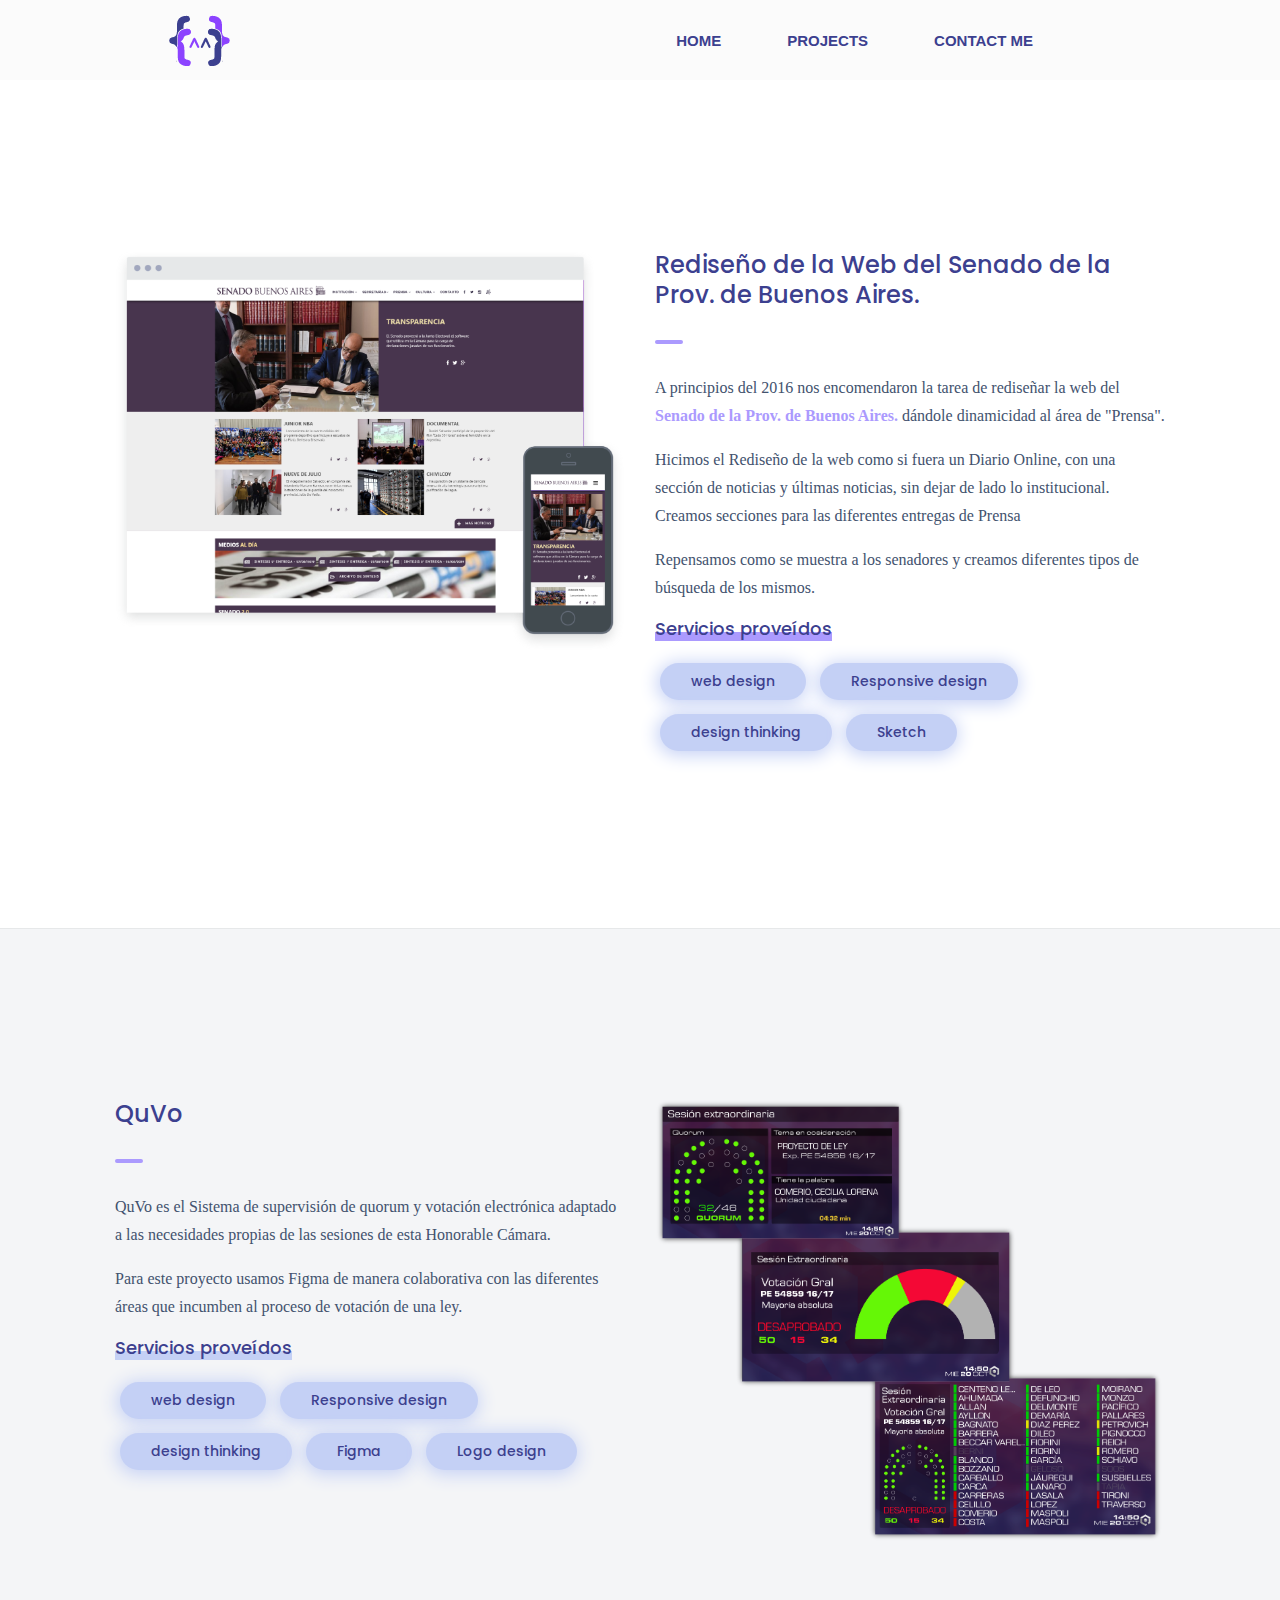
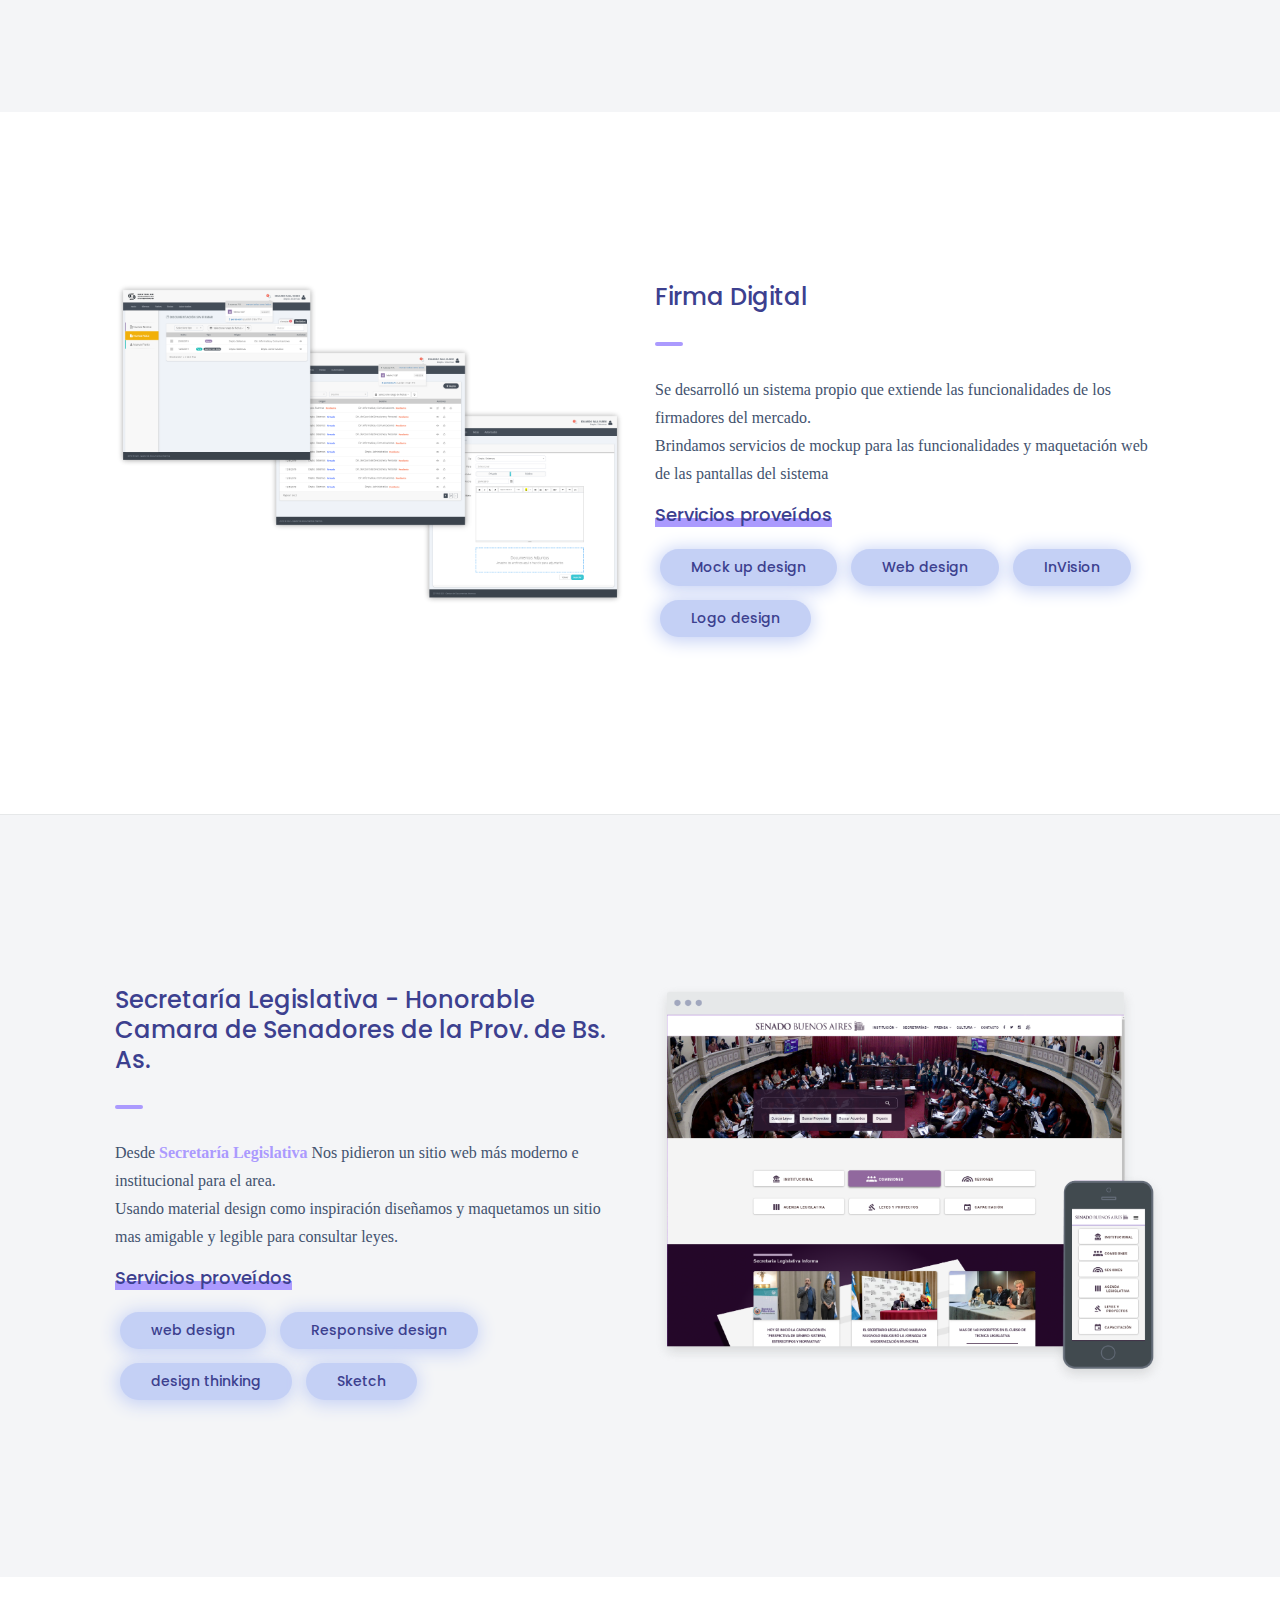
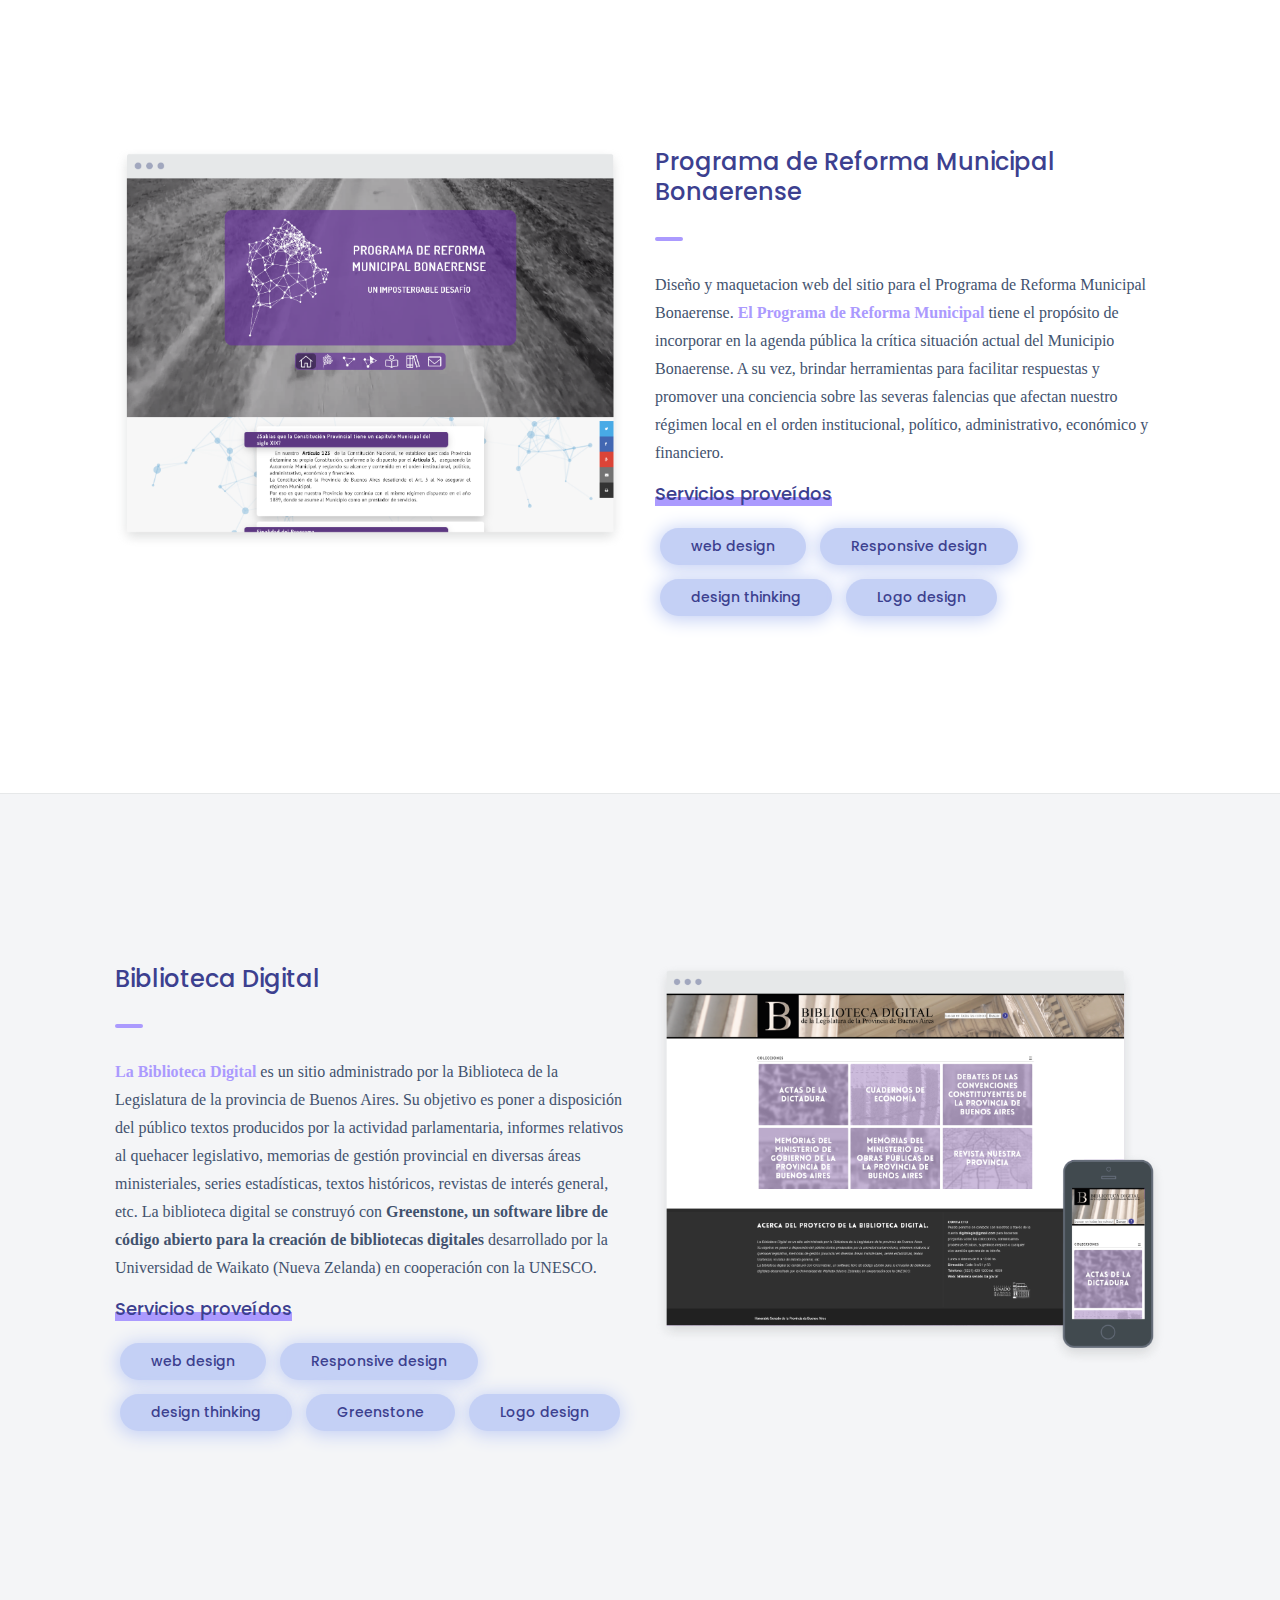
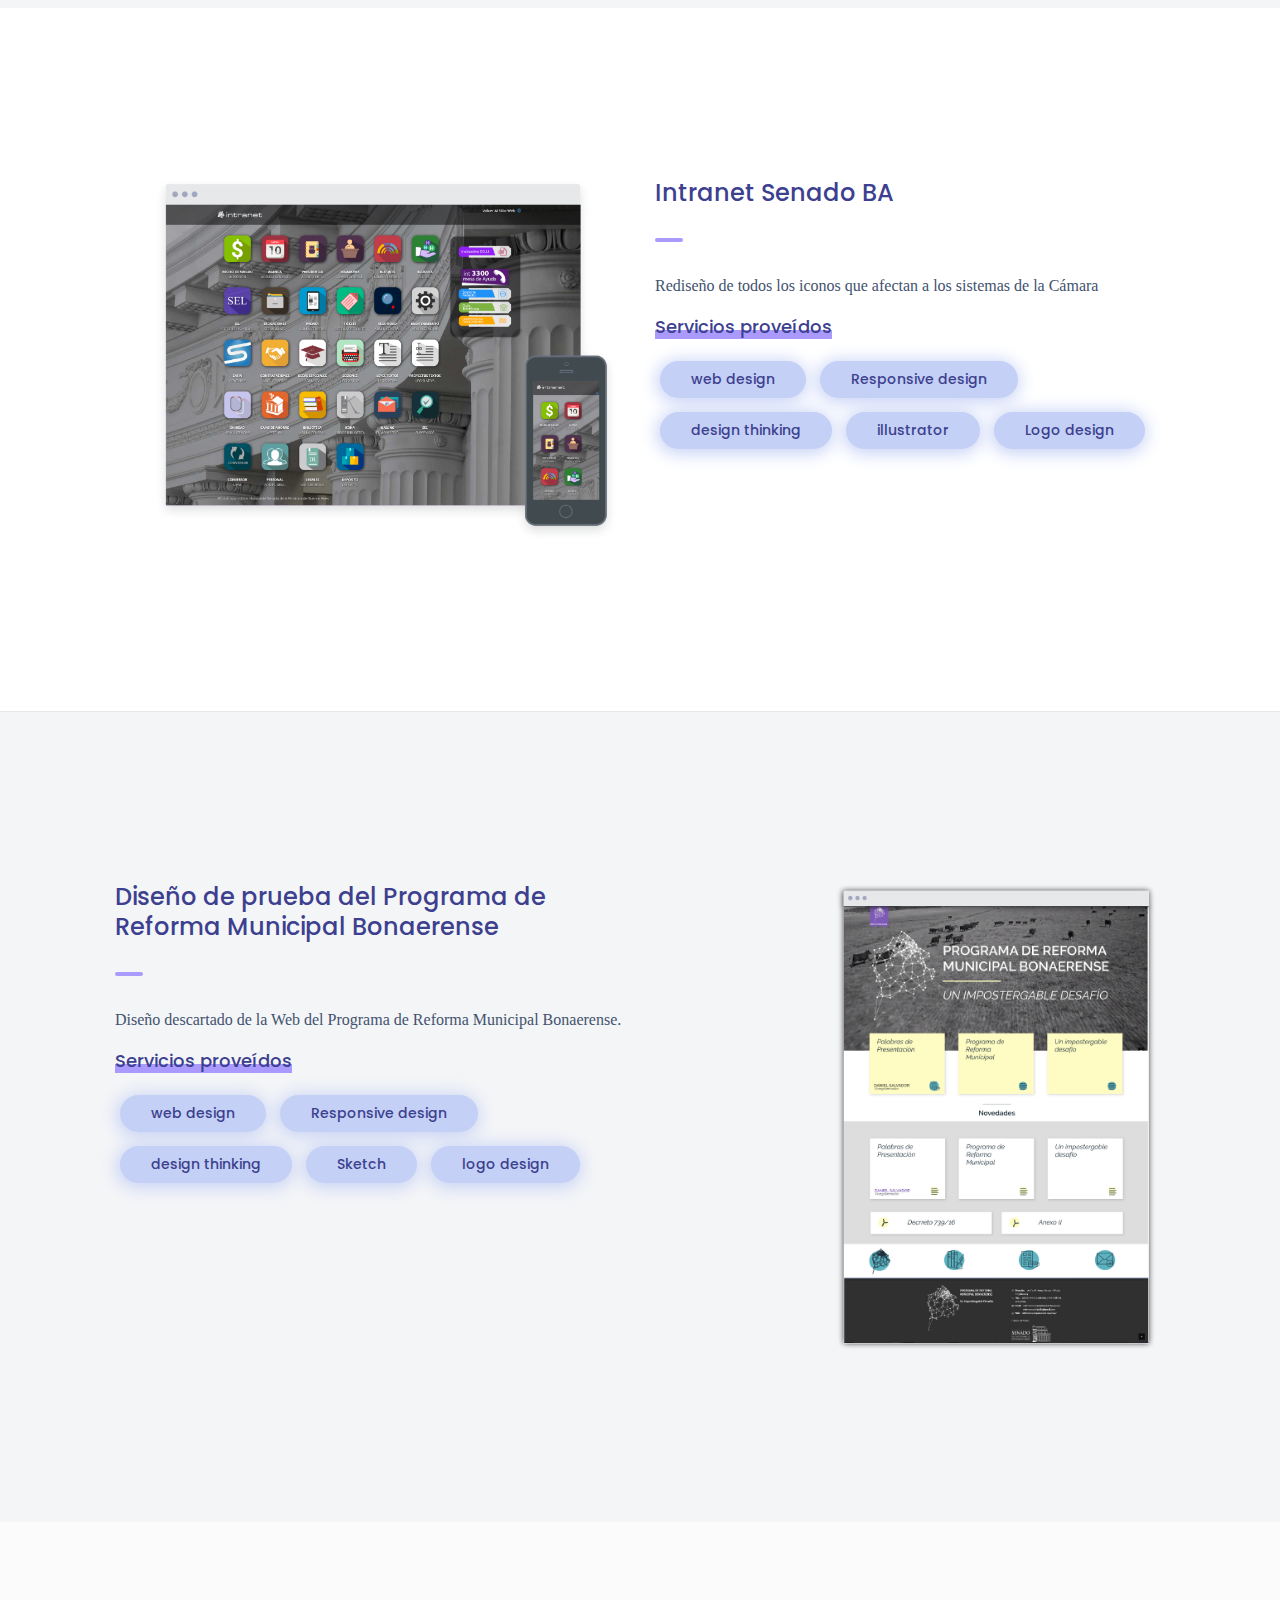
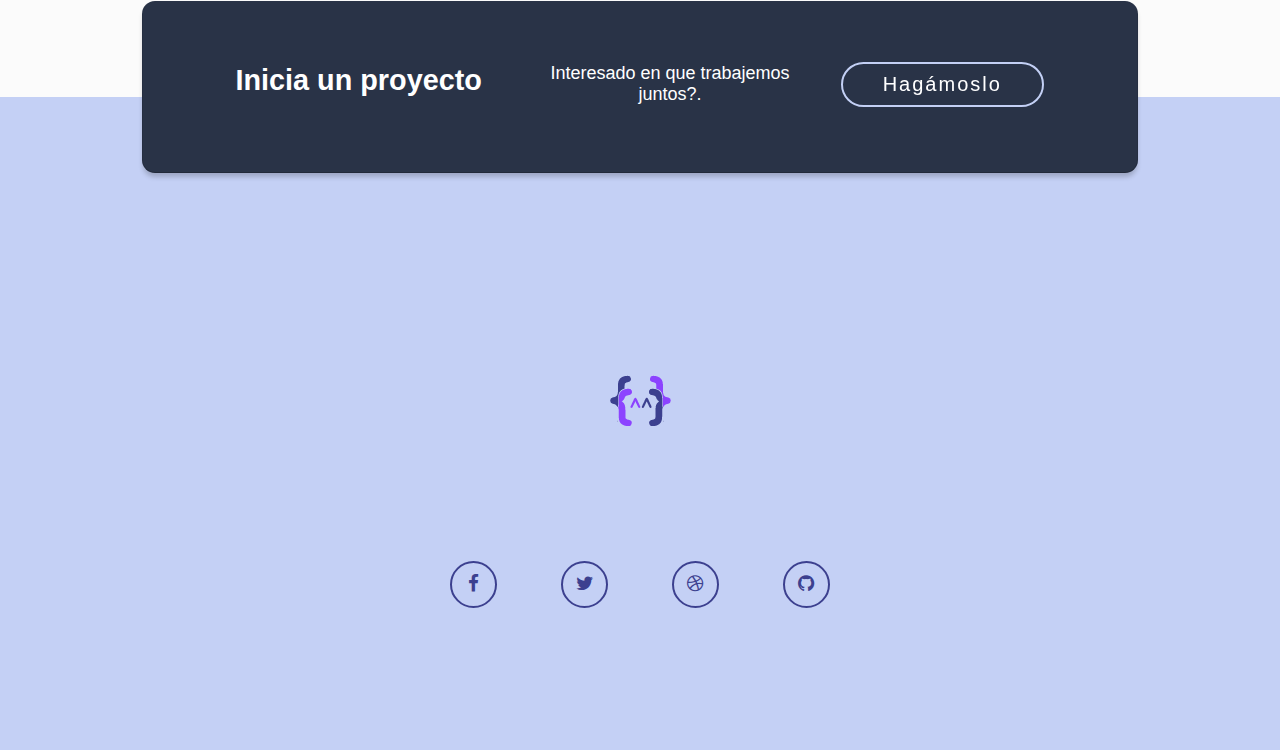
==== commit 2b184b2f: "menlo fonts" ====
--- a/proyectos.html
+++ b/proyectos.html
@@ -1,507 +1,523 @@
 <!DOCTYPE html>
 <html lang="zxx" class="no-js">
-	<head>
-		<!-- Mobile Specific Meta -->
-		<meta
-			name="viewport"
-			content="width=device-width, initial-scale=1, shrink-to-fit=no"
-		/>
-		<!-- Favicon-->
-		<link rel="shortcut icon" href="img/favicon.ico" type="image/x-icon" />
-		<link rel="icon" href="img/favicon.ico" type="image/x-icon" />
-
-		<!-- Author Meta -->
-		<meta name="author" content="CodePixar" />
-		<!-- Meta Description -->
-		<meta name="description" content="" />
-		<!-- Meta Keyword -->
-		<meta name="keywords" content="" />
-		<!-- meta character set -->
-		<meta charset="UTF-8" />
-		<!-- Site Title -->
-		<title>Facu carrizo | Designer,frontend developer</title>
-
-		<link
-			href="https://fonts.googleapis.com/css?family=Poppins:300,500,600"
-			rel="stylesheet"
-		/>
-		<!--
+  <head>
+    <!-- Mobile Specific Meta -->
+    <meta
+      name="viewport"
+      content="width=device-width, initial-scale=1, shrink-to-fit=no"
+    />
+    <!-- Favicon-->
+    <link rel="shortcut icon" href="img/favicon.ico" type="image/x-icon" />
+    <link rel="icon" href="img/favicon.ico" type="image/x-icon" />
+
+    <!-- Author Meta -->
+    <meta name="author" content="CodePixar" />
+    <!-- Meta Description -->
+    <meta name="description" content="" />
+    <!-- Meta Keyword -->
+    <meta name="keywords" content="" />
+    <!-- meta character set -->
+    <meta charset="UTF-8" />
+    <!-- Site Title -->
+    <title>Facu carrizo | Designer,frontend developer</title>
+
+    <link
+      href="https://fonts.googleapis.com/css?family=Poppins:300,500,600"
+      rel="stylesheet"
+    />
+    <!--
 		CSS
 		============================================= -->
-		<link rel="stylesheet" href="css/linearicons.css" />
-		<link rel="stylesheet" href="css/font-awesome.min.css" />
-		<link rel="stylesheet" href="css/nice-select.css" />
-		<link rel="stylesheet" href="css/magnific-popup.css" />
-		<link rel="stylesheet" href="css/bootstrap.css" />
-		<link rel="stylesheet" href="css/main.css" />
-	</head>
-
-	<body>
-		<!-- Header Area -->
-		<div id="nav" class="main-wrapper-first">
-			<header>
-				<div class="containero">
-					<div class="header-wrap">
-						<div
-							class="header-top d-flex justify-content-between align-items-center"
-						>
-							<div class="logo">
-								<a href="index.html"
-									><img
-										class=" animated pulse pulse2"
-										src="img/logo2.png"
-										alt=""
-								/></a>
-							</div>
-							<div class="main-menubar d-flex align-items-center">
-								<nav class="hide">
-									<a class="navmenu" href="index.html">Inicio</a>
-									<a class="navmenu" href="proyectos.html">Proyectos</a>
-									<a class="navmenu" href="https://linkedin.com/in/facundo-carrizo-930534a6">Contacto</a>
-								</nav>
-								<span class="sre-only">Menú</span>
-								<div class="menu-bar growOnHover">
-									<span class="lnr lnr-menu"></span>
-								</div>
-							</div>
-						</div>
-					</div>
-				</div>
-			</header>
-		</div>
-
-		<!-- End Header Area -->
-
-		<section class="special-offer-area">
-			<div class="white-bg">
-				<div class="container">
-					<div class="section-top-border">
-						<div class="row">
-							<div class="col-md-6">
-								<img
-									src="img/1x/2x/proyectowebsenado@2x.png"
-									alt=""
-									class=" featured_image "
-								/>
-							</div>
-							<div class="col-md-6">
-								<h3 class="mb-30">
-									Rediseño de la Web del Senado de la Prov. de Buenos Aires.
-								</h3>
-								<p>
-									A principios del 2016 nos encomendaron la tarea de
-									rediseñar la web del
-									<a href="https://www.senado-ba.gov.ar/" class="boldie"
-										>Senado de la Prov. de Buenos Aires.</a
-									>
-									dándole dinamicidad al área de "Prensa".
-								</p>
-								<p>
-									Hicimos el Rediseño de la web como si fuera un Diario Online,
-									con una sección de noticias y últimas noticias, sin dejar de
-									lado lo institucional. Creamos secciones para las diferentes
-									entregas de Prensa
-								</p>
-								<p>
-									Repensamos como se muestra a los senadores y creamos
-									diferentes tipos de búsqueda de los mismos.
-								</p>
-								<h4 class="lnr-animate">Servicios proveídos</h4>
-								<div class="etiquet">
-									<a href="#" class="genric-btn disable circle">web design</a>
-									<a href="#" class="genric-btn disable circle"
-										>Responsive design</a
-									>
-									<a href="#" class="genric-btn disable circle"
-										>design thinking</a
-									>
-									<a href="#" class="genric-btn disable circle">Sketch</a>
-								</div>
-							</div>
-						</div>
-					</div>
-				</div>
-			</div>
-		</section>
-		<section class="special-offer-area">
-			<div class="white-bg1">
-				<div class="container gray-area">
-					<div class="section-top-border">
-						<div class="row gray-area">
-							<div class="col-md-6">
-								<h3 class="mb-30">QuVo</h3>
-								<p>
-									QuVo es el Sistema de supervisión de quorum y votación
-									electrónica adaptado a las necesidades propias de las sesiones
-									de esta Honorable Cámara.
-								</p>
-								<p>
-									Para este proyecto usamos Figma de manera colaborativa con las
-									diferentes áreas que incumben al proceso de votación de una
-									ley.
-								</p>
-								<p></p>
-								<p></p>
-								<h4 class="lnr-animate2">Servicios proveídos</h4>
-								<div class="etiquet">
-									<a href="#" class="genric-btn disable circle">web design</a>
-									<a href="#" class="genric-btn disable circle"
-										>Responsive design</a
-									>
-									<a href="#" class="genric-btn disable circle"
-										>design thinking</a
-									>
-									<a href="#" class="genric-btn disable circle">Figma</a>
-									<a href="#" class="genric-btn disable circle"> Logo design</a>
-								</div>
-							</div>
-							<div class="col-md-6">
-								<img
-									src="img/1x/2x/quvo5.png"
-									alt=""
-									class=" featured_image "
-								/>
-							</div>
-						</div>
-					</div>
-				</div>
-			</div>
-		</section>
-		<section class="special-offer-area">
-			<div class="white-bg">
-				<div class="container">
-					<div class="section-top-border">
-						<div class="row">
-							<div class="col-md-6">
-								<img
-									src="img/1x/2x/proyectogdi_2@2x.png"
-									alt=""
-									class=" featured_image "
-								/>
-							</div>
-							<div class="col-md-6">
-								<h3 class="mb-30">Firma Digital</h3>
-								<p>
-									Se desarrolló un sistema propio que extiende las
-									funcionalidades de los firmadores del mercado.<br />
-									Brindamos servicios de mockup para las funcionalidades y
-									maquetación web de las pantallas del sistema
-								</p>
-								<h4 class="lnr-animate">Servicios proveídos</h4>
-								<div class="etiquet">
-									<a href="#" class="genric-btn disable circle"
-										>Mock up design</a
-									>
-									<a href="#" class="genric-btn disable circle">Web design</a>
-									<a href="#" class="genric-btn disable circle">InVision</a>
-									<a href="#" class="genric-btn disable circle"> Logo design</a>
-									<!-- <a href="#" class="genric-btn disable circle">Disable</a> -->
-								</div>
-							</div>
-						</div>
-					</div>
-				</div>
-			</div>
-		</section>
-		<section class="special-offer-area">
-			<div class="white-bg1">
-				<div class="container gray-area">
-					<div class="section-top-border">
-						<div class="row gray-area">
-							<div class="col-md-6">
-								<h3 class="mb-30">
-									Secretaría Legislativa - Honorable Camara de Senadores de la
-									Prov. de Bs. As.
-								</h3>
-								<p>
-									Desde
-									<a class="boldie" href="https://legislativa.senado-ba.gov.ar/"
-										>Secretaría Legislativa</a
-									>
-									Nos pidieron un sitio web más moderno e institucional para el
-									area. <br />
-									Usando material design como inspiración diseñamos y maquetamos
-									un sitio mas amigable y legible para consultar leyes.
-								</p>
-								<h4 class="lnr-animate">Servicios proveídos</h4>
-								<div class="etiquet">
-									<a href="#" class="genric-btn disable circle">web design</a>
-									<a href="#" class="genric-btn disable circle"
-										>Responsive design</a
-									>
-									<a href="#" class="genric-btn disable circle"
-										>design thinking</a
-									>
-									<a href="#" class="genric-btn disable circle">Sketch</a>
-								</div>
-							</div>
-							<div class="col-md-6">
-								<img
-									src="img/1x/2x/proyectolegislativa_1@2x.png"
-									alt=""
-									class=" featured_image "
-								/>
-							</div>
-						</div>
-					</div>
-				</div>
-			</div>
-		</section>
-		<section class="special-offer-area">
-			<div class="white-bg">
-				<div class="container">
-					<div class="section-top-border">
-						<div class="row">
-							<div class="col-md-6">
-								<img
-									src="img/1x/2x/proyectoreforma_1@2x.png"
-									alt=""
-									class=" featured_image "
-								/>
-							</div>
-							<div class="col-md-6">
-								<h3 class="mb-30" id="#reforma">
-									Programa de Reforma Municipal Bonaerense
-								</h3>
-								<p>
-									Diseño y maquetacion web del sitio para el Programa de Reforma
-									Municipal Bonaerense.
-									<a
-										class="boldie"
-										href="https://reformamunicipal.senado-ba.gov.ar/"
-										>El Programa de Reforma Municipal</a
-									>
-									tiene el propósito de incorporar en la agenda pública la
-									crítica situación actual del Municipio Bonaerense. A su vez,
-									brindar herramientas para facilitar respuestas y promover una
-									conciencia sobre las severas falencias que afectan nuestro
-									régimen local en el orden institucional, político,
-									administrativo, económico y financiero.
-								</p>
-								<h4 class="lnr-animate">Servicios proveídos</h4>
-								<div class="etiquet">
-									<a href="#" class="genric-btn disable circle">web design</a>
-									<a href="#" class="genric-btn disable circle"
-										>Responsive design</a
-									>
-									<a href="#" class="genric-btn disable circle"
-										>design thinking</a
-									>
-									<a href="#" class="genric-btn disable circle"> Logo design</a>
-									<!-- <a href="#" class="genric-btn disable circle">Disable</a> -->
-								</div>
-							</div>
-						</div>
-					</div>
-				</div>
-			</div>
-		</section>
-		<section class="special-offer-area">
-			<div class="white-bg1">
-				<div class="container gray-area">
-					<div class="section-top-border">
-						<div class="row gray-area">
-							<div class="col-md-6">
-								<h3 class="mb-30">Biblioteca Digital</h3>
-								<p>
-									<a
-										class="boldie"
-										href="http://bibliotecadigital.senado-ba.gov.ar/greenstone3/halftone-library/"
-										>La Biblioteca Digital</a
-									>
-									es un sitio administrado por la Biblioteca de la Legislatura
-									de la provincia de Buenos Aires. Su objetivo es poner a
-									disposición del público textos producidos por la actividad
-									parlamentaria, informes relativos al quehacer legislativo,
-									memorias de gestión provincial en diversas áreas
-									ministeriales, series estadísticas, textos históricos,
-									revistas de interés general, etc. La biblioteca digital se
-									construyó con
-									<strong
-										>Greenstone, un software libre de código abierto para la
-										creación de bibliotecas digitales</strong
-									>
-									desarrollado por la Universidad de Waikato (Nueva Zelanda) en
-									cooperación con la UNESCO.
-								</p>
-
-								<h4 class="lnr-animate">Servicios proveídos</h4>
-								<div class="etiquet">
-									<a href="#" class="genric-btn disable circle">web design</a>
-									<a href="#" class="genric-btn disable circle"
-										>Responsive design</a
-									>
-									<a href="#" class="genric-btn disable circle"
-										>design thinking</a
-									>
-									<a href="#" class="genric-btn disable circle">Greenstone</a>
-									<a href="#" class="genric-btn disable circle"> Logo design</a>
-								</div>
-							</div>
-							<div class="col-md-6">
-								<img
-									src="img/1x/2x/proyectobiblioteca@2x.png"
-									alt=""
-									class=" featured_image "
-								/>
-							</div>
-						</div>
-					</div>
-				</div>
-			</div>
-		</section>
-		<section class="special-offer-area">
-			<div class="white-bg">
-				<div class="container">
-					<div class="section-top-border">
-						<div class="row">
-							<div class="col-md-6">
-								<img
-									src="img/1x/2x/proyectointranet@2x.png"
-									alt=""
-									class=" featured_image "
-								/>
-							</div>
-							<div class="col-md-6">
-								<h3 class="mb-30">Intranet Senado BA</h3>
-								<p>
-									Rediseño de todos los iconos que afectan a los sistemas de la
-									Cámara
-								</p>
-								<h4 class="lnr-animate">Servicios proveídos</h4>
-								<div class="etiquet">
-									<a href="#" class="genric-btn disable circle">web design</a>
-									<a href="#" class="genric-btn disable circle"
-										>Responsive design</a
-									>
-									<a href="#" class="genric-btn disable circle"
-										>design thinking</a
-									>
-									<a href="#" class="genric-btn disable circle">illustrator</a>
-									<a href="#" class="genric-btn disable circle"> Logo design</a>
-								</div>
-							</div>
-						</div>
-					</div>
-				</div>
-			</div>
-		</section>
-		<section class="special-offer-area">
-			<div class="white-bg1">
-				<div class="container gray-area">
-					<div class="section-top-border">
-						<div class="row gray-area">
-							<div class="col-md-6">
-								<h3 class="mb-30">
-									Diseño de prueba del Programa de Reforma Municipal Bonaerense
-								</h3>
-								<p>
-									Diseño descartado de la Web del Programa de Reforma Municipal
-									Bonaerense.
-								</p>
-								<h4 class="lnr-animate">Servicios proveídos</h4>
-								<div class="etiquet">
-									<a href="#" class="genric-btn disable circle">web design</a>
-									<a href="#" class="genric-btn disable circle"
-										>Responsive design</a
-									>
-									<a href="#" class="genric-btn disable circle"
-										>design thinking</a
-									>
-									<a href="#" class="genric-btn disable circle">Sketch</a>
-									<a href="#" class="genric-btn disable circle">logo design</a>
-								</div>
-							</div>
-							<div class="col-md-6  force-img ">
-								<!-- <img src="img/1x/2x/fullold.png" alt="" class=" featured_image force-img"> -->
-							</div>
-						</div>
-					</div>
-				</div>
-			</div>
-		</section>
-
-		<div class="main-wrapper has-text-centered ">
-			<div class="row container">
-				<div class="boxi">
-					<div class="row ">
-						<div class="col-lg-4 col-sm-12">
-							<h1 class="startproject">Inicia un proyecto</h1>
-						</div>
-						<div class="col-lg-4 col-sm-12">
-							<p class="pi">Interesado en que trabajemos juntos?.</p>
-						</div>
-						<div class="col-lg-4 col-sm-12">
-							<!-- <a class="buttonisrounded"href="/project-planner">Hagámoslo</a> -->
-							<button
-								class=" button button--winona button--border-thin button--round-s"
-								data-text="Hagámoslo"
-							>
-								<span>Hagámoslo</span>
-							</button>
-						</div>
-					</div>
-				</div>
-			</div>
-		</div>
-
-		<!-- Start footer Area -->
-		<footer class="footer-area featured-area pt-60 pb-60">
-			<div class="container">
-				<div class="footer-content d-flex flex-column align-items-center">
-					<div
-						class="header-bottom d-flex justify-content-between align-items-center"
-					>
-						<div class="logo">
-							<a href="index.html"
-								><img class="animated pulse pulse2" src="img/logo2.png" alt=""
-							/></a>
-						</div>
-					</div>
-					<!-- <a class="logo" href="/"><img src="img/logo2.svg"
+    <link rel="stylesheet" href="css/linearicons.css" />
+    <link rel="stylesheet" href="css/font-awesome.min.css" />
+    <link rel="stylesheet" href="css/nice-select.css" />
+    <link rel="stylesheet" href="css/magnific-popup.css" />
+    <link rel="stylesheet" href="css/bootstrap.css" />
+    <link rel="stylesheet" href="css/main.css" />
+  </head>
+
+  <body>
+    <!-- Header Area -->
+    <header id="nav" class="">
+      <div class="containero">
+        <div class="header-wrap">
+          <div
+            class="header-top d-flex justify-content-between align-items-center"
+          >
+            <nav class="navbar navbar-expand-lg navbar-light">
+              <a href="index.html"
+                ><img
+                  class="mr-img animated pulse pulse2"
+                  src="img/logo2.png"
+                  alt=""
+              /></a>
+              <button
+                class="navbar-toggler"
+                type="button"
+                data-toggle="collapse"
+                data-target="#navbarTogglerDemo02"
+                aria-controls="navbarTogglerDemo02"
+                aria-expanded="false"
+                aria-label="Toggle navigation"
+              >
+                <span class="navbar-toggler-icon"></span>
+              </button>
+
+              <div class="collapse navbar-collapse" id="navbarTogglerDemo02">
+                <ul class="navbar-nav ml-auto mt-2 mt-lg-0 nav-font">
+                  <li class="nav-item">
+                    <a class="nav-link navmenu" href="index.html"
+                      >Home<span class="sr-only">(current)</span></a
+                    >
+                  </li>
+                  <li class="nav-item">
+                    <a class="nav-link navmenu" href="proyectos.html"
+                      >Projects</a
+                    >
+                  </li>
+                  <li class="nav-item">
+                    <a
+                      class="nav-link navmenu"
+                      href="https://linkedin.com/in/facundo-carrizo-930534a6"
+                      >Contact me</a
+                    >
+                  </li>
+                </ul>
+              </div>
+            </nav>
+          </div>
+        </div>
+      </div>
+    </header>
+
+    <!-- End Header Area -->
+
+    <section class="special-offer-area">
+      <div class="white-bg">
+        <div class="container">
+          <div class="section-top-border">
+            <div class="row">
+              <div class="col-md-6">
+                <img
+                  src="img/1x/2x/proyectowebsenado@2x.png"
+                  alt=""
+                  class="featured_image"
+                />
+              </div>
+              <div class="col-md-6">
+                <h3 class="mb-30">
+                  Rediseño de la Web del Senado de la Prov. de Buenos Aires.
+                </h3>
+                <p>
+                  A principios del 2016 nos encomendaron la tarea de rediseñar
+                  la web del
+                  <a href="https://www.senado-ba.gov.ar/" class="boldie"
+                    >Senado de la Prov. de Buenos Aires.</a
+                  >
+                  dándole dinamicidad al área de "Prensa".
+                </p>
+                <p>
+                  Hicimos el Rediseño de la web como si fuera un Diario Online,
+                  con una sección de noticias y últimas noticias, sin dejar de
+                  lado lo institucional. Creamos secciones para las diferentes
+                  entregas de Prensa
+                </p>
+                <p>
+                  Repensamos como se muestra a los senadores y creamos
+                  diferentes tipos de búsqueda de los mismos.
+                </p>
+                <h4 class="lnr-animate">Servicios proveídos</h4>
+                <div class="etiquet">
+                  <a href="#" class="genric-btn disable circle">web design</a>
+                  <a href="#" class="genric-btn disable circle"
+                    >Responsive design</a
+                  >
+                  <a href="#" class="genric-btn disable circle"
+                    >design thinking</a
+                  >
+                  <a href="#" class="genric-btn disable circle">Sketch</a>
+                </div>
+              </div>
+            </div>
+          </div>
+        </div>
+      </div>
+    </section>
+    <section class="special-offer-area">
+      <div class="white-bg1">
+        <div class="container gray-area">
+          <div class="section-top-border">
+            <div class="row gray-area">
+              <div class="col-md-6">
+                <h3 class="mb-30">QuVo</h3>
+                <p>
+                  QuVo es el Sistema de supervisión de quorum y votación
+                  electrónica adaptado a las necesidades propias de las sesiones
+                  de esta Honorable Cámara.
+                </p>
+                <p>
+                  Para este proyecto usamos Figma de manera colaborativa con las
+                  diferentes áreas que incumben al proceso de votación de una
+                  ley.
+                </p>
+                <p></p>
+                <p></p>
+                <h4 class="lnr-animate2">Servicios proveídos</h4>
+                <div class="etiquet">
+                  <a href="#" class="genric-btn disable circle">web design</a>
+                  <a href="#" class="genric-btn disable circle"
+                    >Responsive design</a
+                  >
+                  <a href="#" class="genric-btn disable circle"
+                    >design thinking</a
+                  >
+                  <a href="#" class="genric-btn disable circle">Figma</a>
+                  <a href="#" class="genric-btn disable circle"> Logo design</a>
+                </div>
+              </div>
+              <div class="col-md-6">
+                <img src="img/1x/2x/quvo5.png" alt="" class="featured_image" />
+              </div>
+            </div>
+          </div>
+        </div>
+      </div>
+    </section>
+    <section class="special-offer-area">
+      <div class="white-bg">
+        <div class="container">
+          <div class="section-top-border">
+            <div class="row">
+              <div class="col-md-6">
+                <img
+                  src="img/1x/2x/proyectogdi_2@2x.png"
+                  alt=""
+                  class="featured_image"
+                />
+              </div>
+              <div class="col-md-6">
+                <h3 class="mb-30">Firma Digital</h3>
+                <p>
+                  Se desarrolló un sistema propio que extiende las
+                  funcionalidades de los firmadores del mercado.<br />
+                  Brindamos servicios de mockup para las funcionalidades y
+                  maquetación web de las pantallas del sistema
+                </p>
+                <h4 class="lnr-animate">Servicios proveídos</h4>
+                <div class="etiquet">
+                  <a href="#" class="genric-btn disable circle"
+                    >Mock up design</a
+                  >
+                  <a href="#" class="genric-btn disable circle">Web design</a>
+                  <a href="#" class="genric-btn disable circle">InVision</a>
+                  <a href="#" class="genric-btn disable circle"> Logo design</a>
+                  <!-- <a href="#" class="genric-btn disable circle">Disable</a> -->
+                </div>
+              </div>
+            </div>
+          </div>
+        </div>
+      </div>
+    </section>
+    <section class="special-offer-area">
+      <div class="white-bg1">
+        <div class="container gray-area">
+          <div class="section-top-border">
+            <div class="row gray-area">
+              <div class="col-md-6">
+                <h3 class="mb-30">
+                  Secretaría Legislativa - Honorable Camara de Senadores de la
+                  Prov. de Bs. As.
+                </h3>
+                <p>
+                  Desde
+                  <a class="boldie" href="https://legislativa.senado-ba.gov.ar/"
+                    >Secretaría Legislativa</a
+                  >
+                  Nos pidieron un sitio web más moderno e institucional para el
+                  area. <br />
+                  Usando material design como inspiración diseñamos y maquetamos
+                  un sitio mas amigable y legible para consultar leyes.
+                </p>
+                <h4 class="lnr-animate">Servicios proveídos</h4>
+                <div class="etiquet">
+                  <a href="#" class="genric-btn disable circle">web design</a>
+                  <a href="#" class="genric-btn disable circle"
+                    >Responsive design</a
+                  >
+                  <a href="#" class="genric-btn disable circle"
+                    >design thinking</a
+                  >
+                  <a href="#" class="genric-btn disable circle">Sketch</a>
+                </div>
+              </div>
+              <div class="col-md-6">
+                <img
+                  src="img/1x/2x/proyectolegislativa_1@2x.png"
+                  alt=""
+                  class="featured_image"
+                />
+              </div>
+            </div>
+          </div>
+        </div>
+      </div>
+    </section>
+    <section class="special-offer-area">
+      <div class="white-bg">
+        <div class="container">
+          <div class="section-top-border">
+            <div class="row">
+              <div class="col-md-6">
+                <img
+                  src="img/1x/2x/proyectoreforma_1@2x.png"
+                  alt=""
+                  class="featured_image"
+                />
+              </div>
+              <div class="col-md-6">
+                <h3 class="mb-30" id="#reforma">
+                  Programa de Reforma Municipal Bonaerense
+                </h3>
+                <p>
+                  Diseño y maquetacion web del sitio para el Programa de Reforma
+                  Municipal Bonaerense.
+                  <a
+                    class="boldie"
+                    href="https://reformamunicipal.senado-ba.gov.ar/"
+                    >El Programa de Reforma Municipal</a
+                  >
+                  tiene el propósito de incorporar en la agenda pública la
+                  crítica situación actual del Municipio Bonaerense. A su vez,
+                  brindar herramientas para facilitar respuestas y promover una
+                  conciencia sobre las severas falencias que afectan nuestro
+                  régimen local en el orden institucional, político,
+                  administrativo, económico y financiero.
+                </p>
+                <h4 class="lnr-animate">Servicios proveídos</h4>
+                <div class="etiquet">
+                  <a href="#" class="genric-btn disable circle">web design</a>
+                  <a href="#" class="genric-btn disable circle"
+                    >Responsive design</a
+                  >
+                  <a href="#" class="genric-btn disable circle"
+                    >design thinking</a
+                  >
+                  <a href="#" class="genric-btn disable circle"> Logo design</a>
+                  <!-- <a href="#" class="genric-btn disable circle">Disable</a> -->
+                </div>
+              </div>
+            </div>
+          </div>
+        </div>
+      </div>
+    </section>
+    <section class="special-offer-area">
+      <div class="white-bg1">
+        <div class="container gray-area">
+          <div class="section-top-border">
+            <div class="row gray-area">
+              <div class="col-md-6">
+                <h3 class="mb-30">Biblioteca Digital</h3>
+                <p>
+                  <a
+                    class="boldie"
+                    href="http://bibliotecadigital.senado-ba.gov.ar/greenstone3/halftone-library/"
+                    >La Biblioteca Digital</a
+                  >
+                  es un sitio administrado por la Biblioteca de la Legislatura
+                  de la provincia de Buenos Aires. Su objetivo es poner a
+                  disposición del público textos producidos por la actividad
+                  parlamentaria, informes relativos al quehacer legislativo,
+                  memorias de gestión provincial en diversas áreas
+                  ministeriales, series estadísticas, textos históricos,
+                  revistas de interés general, etc. La biblioteca digital se
+                  construyó con
+                  <strong
+                    >Greenstone, un software libre de código abierto para la
+                    creación de bibliotecas digitales</strong
+                  >
+                  desarrollado por la Universidad de Waikato (Nueva Zelanda) en
+                  cooperación con la UNESCO.
+                </p>
+
+                <h4 class="lnr-animate">Servicios proveídos</h4>
+                <div class="etiquet">
+                  <a href="#" class="genric-btn disable circle">web design</a>
+                  <a href="#" class="genric-btn disable circle"
+                    >Responsive design</a
+                  >
+                  <a href="#" class="genric-btn disable circle"
+                    >design thinking</a
+                  >
+                  <a href="#" class="genric-btn disable circle">Greenstone</a>
+                  <a href="#" class="genric-btn disable circle"> Logo design</a>
+                </div>
+              </div>
+              <div class="col-md-6">
+                <img
+                  src="img/1x/2x/proyectobiblioteca@2x.png"
+                  alt=""
+                  class="featured_image"
+                />
+              </div>
+            </div>
+          </div>
+        </div>
+      </div>
+    </section>
+    <section class="special-offer-area">
+      <div class="white-bg">
+        <div class="container">
+          <div class="section-top-border">
+            <div class="row">
+              <div class="col-md-6">
+                <img
+                  src="img/1x/2x/proyectointranet@2x.png"
+                  alt=""
+                  class="featured_image"
+                />
+              </div>
+              <div class="col-md-6">
+                <h3 class="mb-30">Intranet Senado BA</h3>
+                <p>
+                  Rediseño de todos los iconos que afectan a los sistemas de la
+                  Cámara
+                </p>
+                <h4 class="lnr-animate">Servicios proveídos</h4>
+                <div class="etiquet">
+                  <a href="#" class="genric-btn disable circle">web design</a>
+                  <a href="#" class="genric-btn disable circle"
+                    >Responsive design</a
+                  >
+                  <a href="#" class="genric-btn disable circle"
+                    >design thinking</a
+                  >
+                  <a href="#" class="genric-btn disable circle">illustrator</a>
+                  <a href="#" class="genric-btn disable circle"> Logo design</a>
+                </div>
+              </div>
+            </div>
+          </div>
+        </div>
+      </div>
+    </section>
+    <section class="special-offer-area">
+      <div class="white-bg1">
+        <div class="container gray-area">
+          <div class="section-top-border">
+            <div class="row gray-area">
+              <div class="col-md-6">
+                <h3 class="mb-30">
+                  Diseño de prueba del Programa de Reforma Municipal Bonaerense
+                </h3>
+                <p>
+                  Diseño descartado de la Web del Programa de Reforma Municipal
+                  Bonaerense.
+                </p>
+                <h4 class="lnr-animate">Servicios proveídos</h4>
+                <div class="etiquet">
+                  <a href="#" class="genric-btn disable circle">web design</a>
+                  <a href="#" class="genric-btn disable circle"
+                    >Responsive design</a
+                  >
+                  <a href="#" class="genric-btn disable circle"
+                    >design thinking</a
+                  >
+                  <a href="#" class="genric-btn disable circle">Sketch</a>
+                  <a href="#" class="genric-btn disable circle">logo design</a>
+                </div>
+              </div>
+              <div class="col-md-6 force-img">
+                <!-- <img src="img/1x/2x/fullold.png" alt="" class=" featured_image force-img"> -->
+              </div>
+            </div>
+          </div>
+        </div>
+      </div>
+    </section>
+
+    <div class="main-wrapper has-text-centered">
+      <div class="row container">
+        <div class="boxi">
+          <div class="row">
+            <div class="col-lg-4 col-sm-12">
+              <h1 class="startproject">Inicia un proyecto</h1>
+            </div>
+            <div class="col-lg-4 col-sm-12">
+              <p class="pi">Interesado en que trabajemos juntos?.</p>
+            </div>
+            <div class="col-lg-4 col-sm-12">
+              <!-- <a class="buttonisrounded"href="/project-planner">Hagámoslo</a> -->
+              <button
+                class="button button--winona button--border-thin button--round-s"
+                data-text="Hagámoslo"
+              >
+                <span>Hagámoslo</span>
+              </button>
+            </div>
+          </div>
+        </div>
+      </div>
+    </div>
+
+    <!-- Start footer Area -->
+    <footer class="footer-area featured-area pt-60 pb-60">
+      <div class="container">
+        <div class="footer-content d-flex flex-column align-items-center">
+          <div
+            class="header-bottom d-flex justify-content-between align-items-center"
+          >
+            <div class="logo">
+              <a href="index.html"
+                ><img class="animated pulse pulse2" src="img/logo2.png" alt=""
+              /></a>
+            </div>
+          </div>
+          <!-- <a class="logo" href="/"><img src="img/logo2.svg"
 						alt="Facu Carrizo | Designer, Front-end Developer &amp; Mockuper" height="48"></a> -->
-					<!-- <div class="text-center copy-right-text">Copyright &copy; 2019 All rights reserved |haciendo ideas
+          <!-- <div class="text-center copy-right-text">Copyright &copy; 2019 All rights reserved |haciendo ideas
 					tangibles
 					<i class="fa fa-heart"></i> by <a href="https://colorlib.com">Empatcdizar, observar y reunir
 						inspiración</a></div> -->
-					<div class="footer-social">
-						<a href="https://www.facebook.com/facundo.ctrl"
-							><i class="socialnet growOnHover fa fa-facebook"></i
-						></a>
-						<a href="#"><i class="socialnet growOnHover fa fa-twitter"></i></a>
-						<a href="https://dribbble.com/ctrl_f"
-							><i class="socialnet growOnHover fa fa-dribbble"></i
-						></a>
-						<a href="#"><i class="socialnet growOnHover  fa fa-github"></i></a>
-					</div>
-				</div>
-			</div>
-		</footer>
-		<!-- End footer Area -->
-
-		<script src="js/vendor/jquery-2.2.4.min.js"></script>
-		<script
-			src="https://cdnjs.cloudflare.com/ajax/libs/popper.js/1.11.0/umd/popper.min.js"
-			integrity="sha384-b/U6ypiBEHpOf/4+1nzFpr53nxSS+GLCkfwBdFNTxtclqqenISfwAzpKaMNFNmj4"
-			crossorigin="anonymous"
-		></script>
-		<script src="js/vendor/bootstrap.min.js"></script>
-		<script src="js/jquery.ajaxchimp.min.js"></script>
-		<script src="js/jquery.nice-select.min.js"></script>
-		<script src="js/jquery.magnific-popup.min.js"></script>
-		<script src="js/main.js"></script>
-		<script>
-			$(document).ready(function() {
-				var scroll_pos = 0;
-				$(document).scroll(function() {
-					scroll_pos = $(this).scrollTop();
-					if (scroll_pos > 20) {
-						$('#nav').addClass('haceleSombra'); //*Transparente
-					} else {
-						$('#nav').removeClass('haceleSombra'); //*blanco
-					}
-				});
-			});
-		</script>
-	</body>
+          <div class="footer-social">
+            <a href="https://www.facebook.com/facundo.ctrl"
+              ><i class="socialnet growOnHover fa fa-facebook"></i
+            ></a>
+            <a href="#"><i class="socialnet growOnHover fa fa-twitter"></i></a>
+            <a href="https://dribbble.com/ctrl_f"
+              ><i class="socialnet growOnHover fa fa-dribbble"></i
+            ></a>
+            <a href="#"><i class="socialnet growOnHover fa fa-github"></i></a>
+          </div>
+        </div>
+      </div>
+    </footer>
+    <!-- End footer Area -->
+
+    <script src="js/vendor/jquery-2.2.4.min.js"></script>
+    <script
+      src="https://cdnjs.cloudflare.com/ajax/libs/popper.js/1.11.0/umd/popper.min.js"
+      integrity="sha384-b/U6ypiBEHpOf/4+1nzFpr53nxSS+GLCkfwBdFNTxtclqqenISfwAzpKaMNFNmj4"
+      crossorigin="anonymous"
+    ></script>
+    <script src="js/vendor/bootstrap.min.js"></script>
+    <script src="js/jquery.ajaxchimp.min.js"></script>
+    <script src="js/jquery.nice-select.min.js"></script>
+    <script src="js/jquery.magnific-popup.min.js"></script>
+    <script src="js/main.js"></script>
+    <script>
+      $(document).ready(function () {
+        var scroll_pos = 0;
+        $(document).scroll(function () {
+          scroll_pos = $(this).scrollTop();
+          if (scroll_pos > 20) {
+            $("#nav").addClass("haceleSombra"); //*Transparente
+          } else {
+            $("#nav").removeClass("haceleSombra"); //*blanco
+          }
+        });
+      });
+    </script>
+  </body>
 </html>
--- a/css/main.css
+++ b/css/main.css
@@ -82,10 +82,11 @@
   padding: 5px;
 }
 .navmenu:hover {
-  background: #8c43ff7a;
-  border-radius: 4px;
+  border-bottom: #8c43ff7a 3px solid;
+  /* background: #8c43ff7a; */
+  /* border-radius: 4px; */
   color: #3b408f !important;
-  padding: 1px 5px 1px 5px;
+  /* padding: 1px 5px 1px 5px; */
 }
 a,
 .buttonisrounded {
@@ -1956,35 +1957,6 @@
   position: relative;
 }
 
-/* .header-wrap:hover {
-  background-color: #fff;
-  box-shadow: 0 2px 10px rgba(0, 0, 0, 0.25);
-  margin: 0px auto;
-  width: 70%;
-
-  z-index: 10;
-
-
-
-  .imkt-sticky.stuck {
-    position: fixed;
-    z-index: 10;
-}
-
-imkt-navbar__main-section {
-    background-color: #FFF;
-    box-shadow: 0 2px 10px rgba(0,0,0,.25);
-}
-
-.global-nav-bitbucket.imkt-navbar:not(.stuck) .imkt-navbar__main-section {
-    height: 70px;
-}
-.imkt-navbar__default .imkt-navbar__main-section {
-    height: 60px;
-    overflow: visible;
-}
-} */
-
 .header-top {
   padding: 20px 0;
 }
@@ -1992,6 +1964,7 @@
 @media (max-width: 767px) {
   .header-top {
     padding: 15px 0;
+    background-color: white;
   }
 }
 
@@ -2020,7 +1993,7 @@
 nav {
   height: 40px;
   border-radius: 5px;
-  background: #f4f5f7;
+
   padding-top: 9px;
   margin-right: 70px;
   -webkit-transition: all 0.3s ease 0s;
@@ -2031,17 +2004,22 @@
 }
 /* ----------------------------------------------------------------- */
 
-@media (max-width: 767px) {
-  nav {
-    margin-right: 0;
-    position: absolute;
-    right: 0;
-    top: 47px;
-    text-align: right;
-    padding: 20px 0;
-    z-index: 5;
-    background: #fff;
-  }
+.navbar {
+  width: 100%;
+}
+
+.navbar-toggler {
+  padding: 0.25rem 0.75rem;
+  font-size: 1.25rem;
+  line-height: 1;
+  /* background: #d20c0cc9; */
+  border: 2px solid;
+  border-radius: 0.25rem;
+}
+.navbar-light .navbar-toggler {
+  margin-right: 40px;
+  color: rgb(108, 99, 255) !important;
+  border-color: rgb(108, 99, 255);
 }
 
 nav.hide {
@@ -2049,8 +2027,8 @@
 }
 
 nav a {
-  font-size: 12px;
-  font-weight: 500;
+  font-size: 15px;
+  font-weight: 600;
   text-transform: uppercase;
   color: #3c408f;
   margin: 0 25px;
@@ -2216,7 +2194,7 @@
   box-shadow: 0 5px 5px 0 rgba(233, 240, 243, 0.5), 0 1px 0 0 #e6ecf8;
   top: 0;
   z-index: 9;
-  background: #fbfbfb;
+  background: #ffffff;
   position: sticky;
   position: -webkit-sticky;
 }
@@ -2224,8 +2202,8 @@
 .banner-content {
   position: relative;
   color: #fff;
-  margin-top: 74px;
-  margin-right: 63px;
+  margin-top: 30px;
+  margin-right: 40px;
 }
 
 .banner-content h1 {
@@ -2236,7 +2214,7 @@
 .banner-content p {
   color: #3c4f82;
   margin-top: 1rem;
-  font-family: "europa", sans-serif;
+  font-family: "menlo", sans-serif;
   font-weight: 400;
   line-height: 1.3;
   font-size: 1.3rem !important;
@@ -2271,7 +2249,7 @@
     margin-top: 30px;
   }
   .banner-content h1 {
-    font-size: 20px;
+    font-size: 2.3rem;
   }
 }
 
@@ -2300,13 +2278,13 @@
   margin-top: 1rem;
 }
 .recuadro1 {
-  height: 180px;
+  height: 200px;
 }
 .recuadro2 {
-  height: 240px;
+  height: 175px;
 }
 .recuadro3 {
-  height: 210px;
+  height: 220px;
 }
 
 .single-feature img {
@@ -2655,14 +2633,14 @@
   margin-inline-start: 0px;
   margin-inline-end: 0px;
   color: #3c408f;
-  /* font-family: "europa",sans-serif; */
+  font-family: "menlo", sans-serif;
   font-weight: 300;
   line-height: 1.5 !important;
   font-size: 1.25rem;
 }
 
 .titlefac {
-  font-family: "eurostile", sans-serif;
+  font-family: "menlo", sans-serif;
   color: #3c408f;
   font-size: 2.3rem;
   font-weight: 700;
@@ -2701,11 +2679,13 @@
   flex-wrap: wrap;
   margin-right: -15px;
   margin-left: 0px;
-  background: #fff;
+  background: transparent;
   border-radius: 12px;
-  box-shadow: 0 5px 5px 0 rgba(233, 240, 243, 0.5), 0 0 0 1px #e6ecf8;
-}
-
+  box-shadow: 0px 5px 24px -10px rgba(195, 208, 245, 0.93);
+}
+.bor-rad {
+  border-radius: 0px;
+}
 .colright {
   border-radius: 0px 12px 12px 0px;
 }
@@ -2720,8 +2700,8 @@
   width: auto;
 }
 .titleprinc {
-  /* font-family: "eurostile",sans-serif; */
-  font-family: "soleil", sans-serif !important;
+  font-family: "menlo", sans-serif;
+  /* font-family: 'soleil', sans-serif !important; */
   color: #293347;
   font-weight: 700 !important;
   padding-top: 0.5rem !important;
@@ -2745,15 +2725,27 @@
   border-right: 3px solid #8b43ff;
 }
 .recentwork {
-  text-align: center !important;
+  font-family: "menlo", sans-serif !important;
+  font-family: "eurostile", sans-serif;
+  text-align: left;
   display: block;
   margin-inline-start: 0px;
   margin-inline-end: 0px;
-  font-family: "eurostile", sans-serif;
   margin: 6.5rem 0px 0px;
   color: #3c408f;
   font-weight: 700;
   line-height: 1.125;
+}
+.recentwork:after {
+  margin-top: 7px;
+  content: "";
+  display: block;
+  bottom: 0;
+  left: 0;
+  width: 28px;
+  height: 4px;
+  border-radius: 5px;
+  background: #ab9afe;
 }
 .is-size-5-desktop {
   color: #293347 !important;
@@ -2771,6 +2763,7 @@
 }
 
 .boxi {
+  font-family: "menlo", sans-serif;
   margin-bottom: -75px;
   width: 100%;
   height: 170px;
@@ -2793,39 +2786,20 @@
   justify-content: center;
 }
 .startproject {
+  font-family: "menlo", sans-serif;
   font-weight: 600;
-  font-size: 2rem;
+  font-size: 1.8rem;
   color: white;
   margin-bottom: 0;
-  font-family: "eurostile", sans-serif;
+  /* font-family: 'eurostile', sans-serif; */
 }
 .pi {
   font-size: large;
-  margin: 0px;
+  margin: 1px auto;
   color: white;
-}
-/* .buttonisrounded {
-  color: #fff;
-  padding: 0.5em 2em;
-  font-weight: 400;
-  background-color: transparent;
-  border-radius: 290486px;
-  font-size: 1.25rem;
-  font-family: 'europa', sans-serif;
-  cursor: pointer;
-  justify-content: center;
-  text-align: center;
-  white-space: nowrap;
-  border: 2px solid #8c43ff;
-  height: 2.25em;
-  position: relative;
-  vertical-align: top;
-  letter-spacing: 2px;
-} */
-/* .buttonisrounded:hover {
-  background: #afdfe5;
-  color: #afdfe5 !important;
-} */
+  font-weight: lighter;
+}
+
 .containero {
   margin: 0px auto;
   width: 80%;
@@ -2833,7 +2807,7 @@
 }
 .hh2 {
   font-weight: 600 !important;
-  font-family: "eurostile", sans-serif;
+  font-family: "menlo", sans-serif;
   font-size: 1.5rem !important;
   margin-bottom: 1.5rem;
   margin-top: 1em;
@@ -2871,21 +2845,7 @@
   margin: 7.5rem auto 0.9375rem auto;
   padding: 0 1.25rem;
 }
-/* code {
-    font-size: 0.85rem;
-    line-height: 1.58rem;
-} */
-/* SUBRAYADO INSET PARA P <a href="http://www.nmtype.com/movement">Movement</a>
-
-h2>a, h3>a, li a, p a {
-    box-shadow: inset 0 -0.5em 0 #95e8ed;
-    -webkit-transition: box-shadow .2s ease-in-out;
-    transition: box-shadow .2s ease-in-out;
-}
-
-p a:hover {
-    box-shadow: inset 0 -1.2em 0 #ed65e8;
-*/
+
 .socialnet {
   padding-left: 13px;
   background-color: transparent;
@@ -2898,8 +2858,6 @@
   font-size: 1.18rem;
   justify-content: space-between;
   margin: 0 0.625rem;
-  /* height: 1.4em;
-  width: 1.4em; */
 }
 
 .socialnet:hover {
@@ -2915,13 +2873,6 @@
   padding: 30px 0;
   margin-bottom: 75px;
 }
-/* .socialnet:hover {
-  border-radius: 100%;
-} */
-
-/* .footer-area a:hover {
-    color: #000 !important;
-} */
 
 .button {
   color: #fff !important;
@@ -3293,6 +3244,9 @@
   overflow: hidden;
   display: flex;
 } */
+.nav-font {
+  font-family: "menlo", sans-serif;
+}
 
 .offer_desc.p-20:hover {
   align-self: flex-end;
@@ -3566,17 +3520,18 @@
   margin: 0 auto;
 }
 
-#botmenu nav a {
-  border-bottom: none;
-}
-#botmenu nav a:hover {
-  border-bottom: 5px solid blue;
-}
+.navbar-light .navbar-nav .nav-link {
+  color: #3c408f;
+}
+/* ------------------------- */
 
 .boldie {
   color: #ab9afe;
   font-weight: bold;
 }
+
+/* -----------MEDIAQUERIES-------------- */
+
 @media (max-width: 576px) {
   .startproject {
     margin: 10px auto;
@@ -3606,3 +3561,64 @@
     /* margin-top: 30px; */
   }
 }
+
+@media (max-width: 767px) {
+  nav {
+    margin-right: 0;
+    position: absolute;
+    right: 0;
+    top: 7px;
+    text-align: center;
+    padding: 20px 0;
+    z-index: 5;
+    background: #fff;
+  }
+  .navbar {
+    top: 0;
+    position: relative;
+    display: flex;
+    flex-wrap: wrap;
+    align-items: center;
+    justify-content: space-between;
+    padding: 0;
+    width: 100%;
+  }
+  .navbar-collapse {
+    background-color: #e6e6e6;
+  }
+
+  .navbar-toggler:focus,
+  .navbar-toggler:hover {
+    background-color: #e6e6e6;
+  }
+
+  .containero {
+    background-color: #ffffff;
+    width: 100%;
+  }
+  .mr-img {
+    margin-left: 20px;
+  }
+  .banner-content p {
+    text-align: center;
+  }
+  .banner-content h1 {
+    text-align: center;
+  }
+  .titlefac {
+    margin-top: 56px;
+    font-size: 2rem;
+  }
+  .flexus {
+    margin-left: -16px;
+  }
+  .navmenu.active {
+    background: #8b43ff64;
+  }
+  .pb-80 {
+    border-radius: 12px 12px 12px 12px;
+  }
+  .button--winona {
+    margin-left: 40px;
+  }
+}
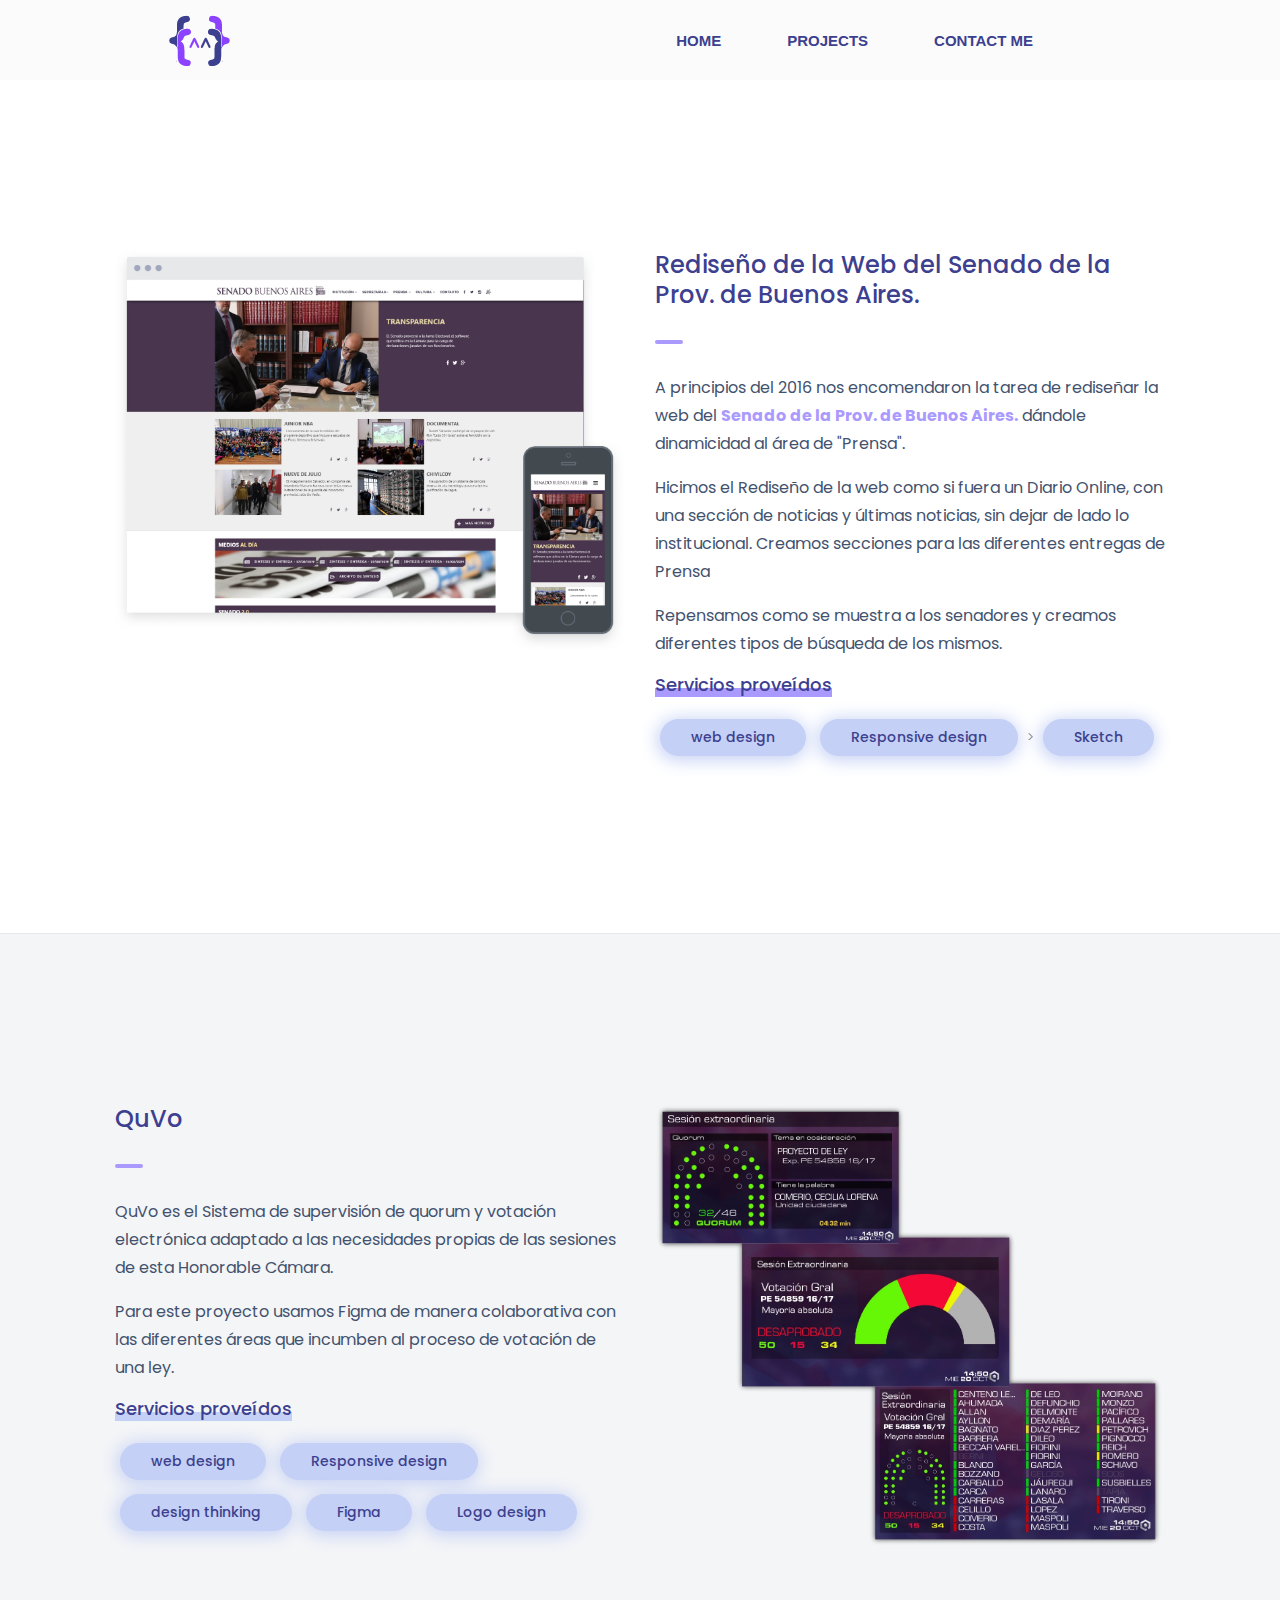
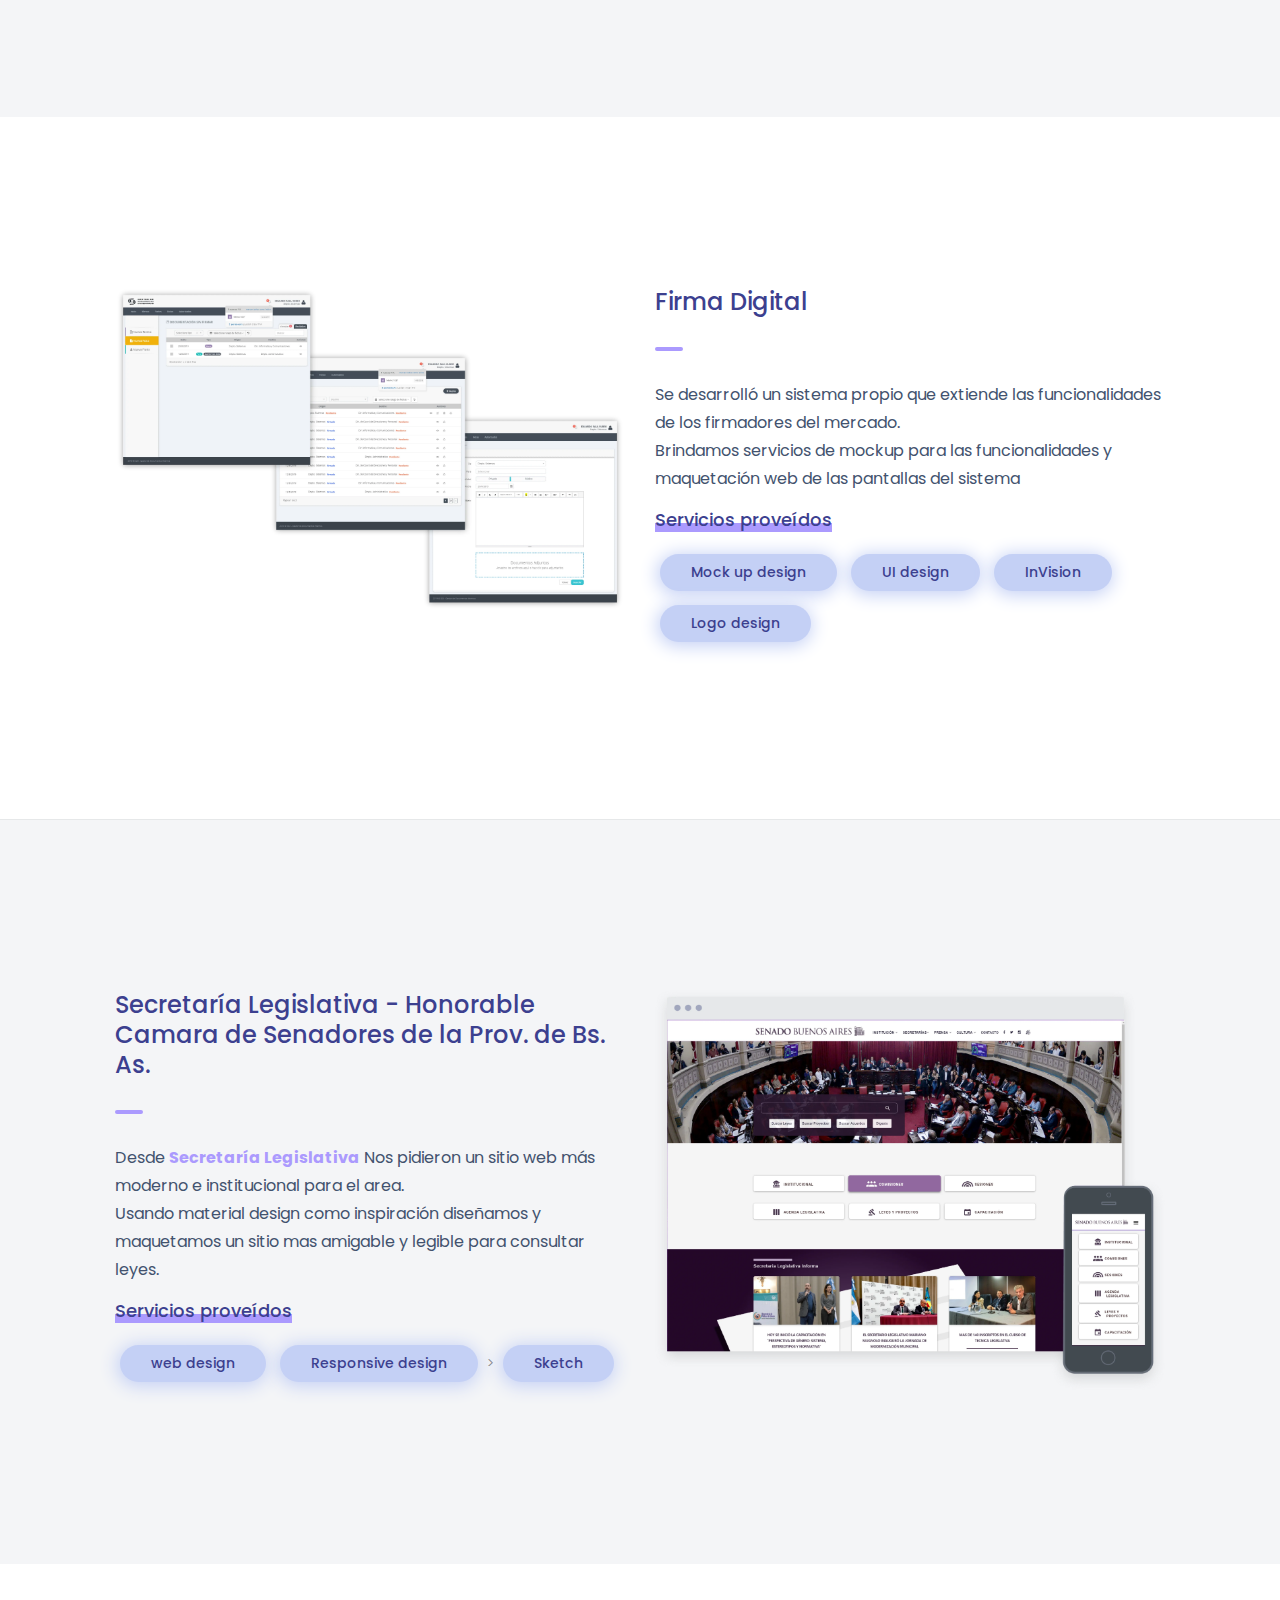
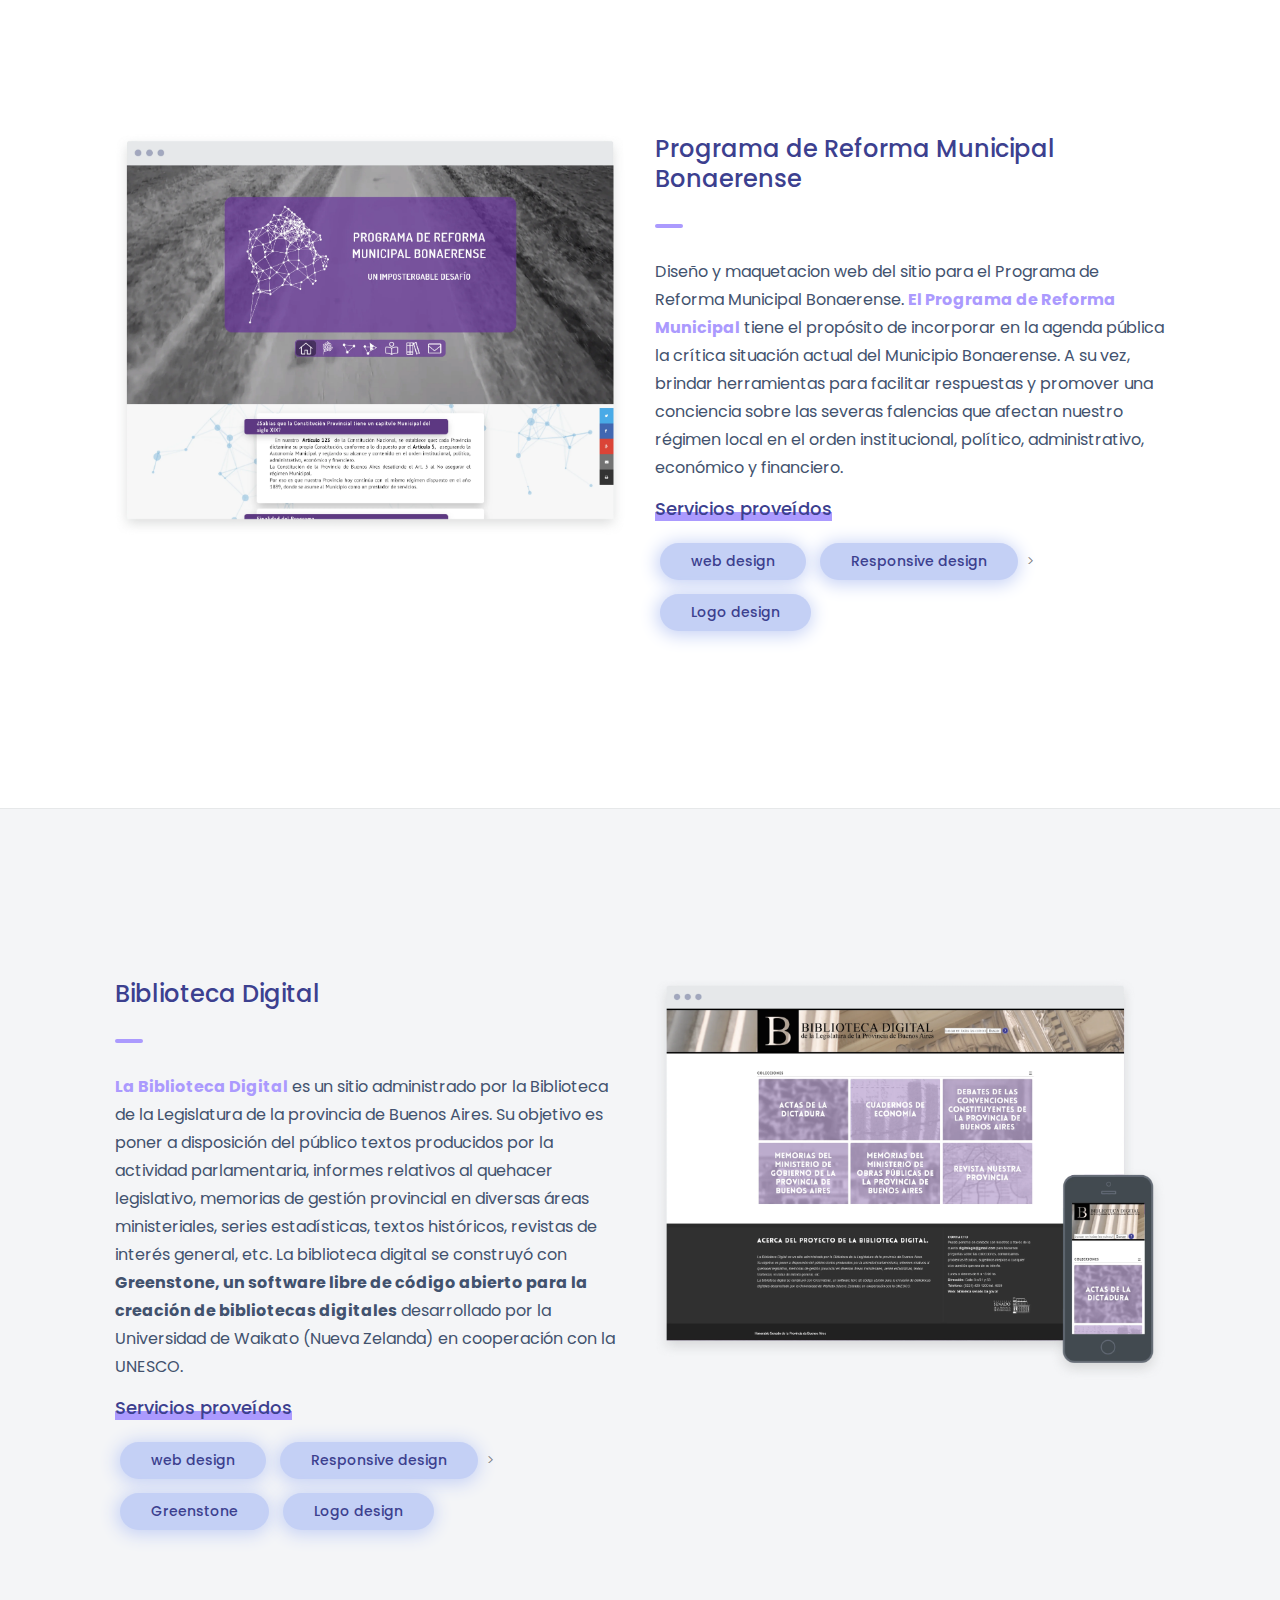
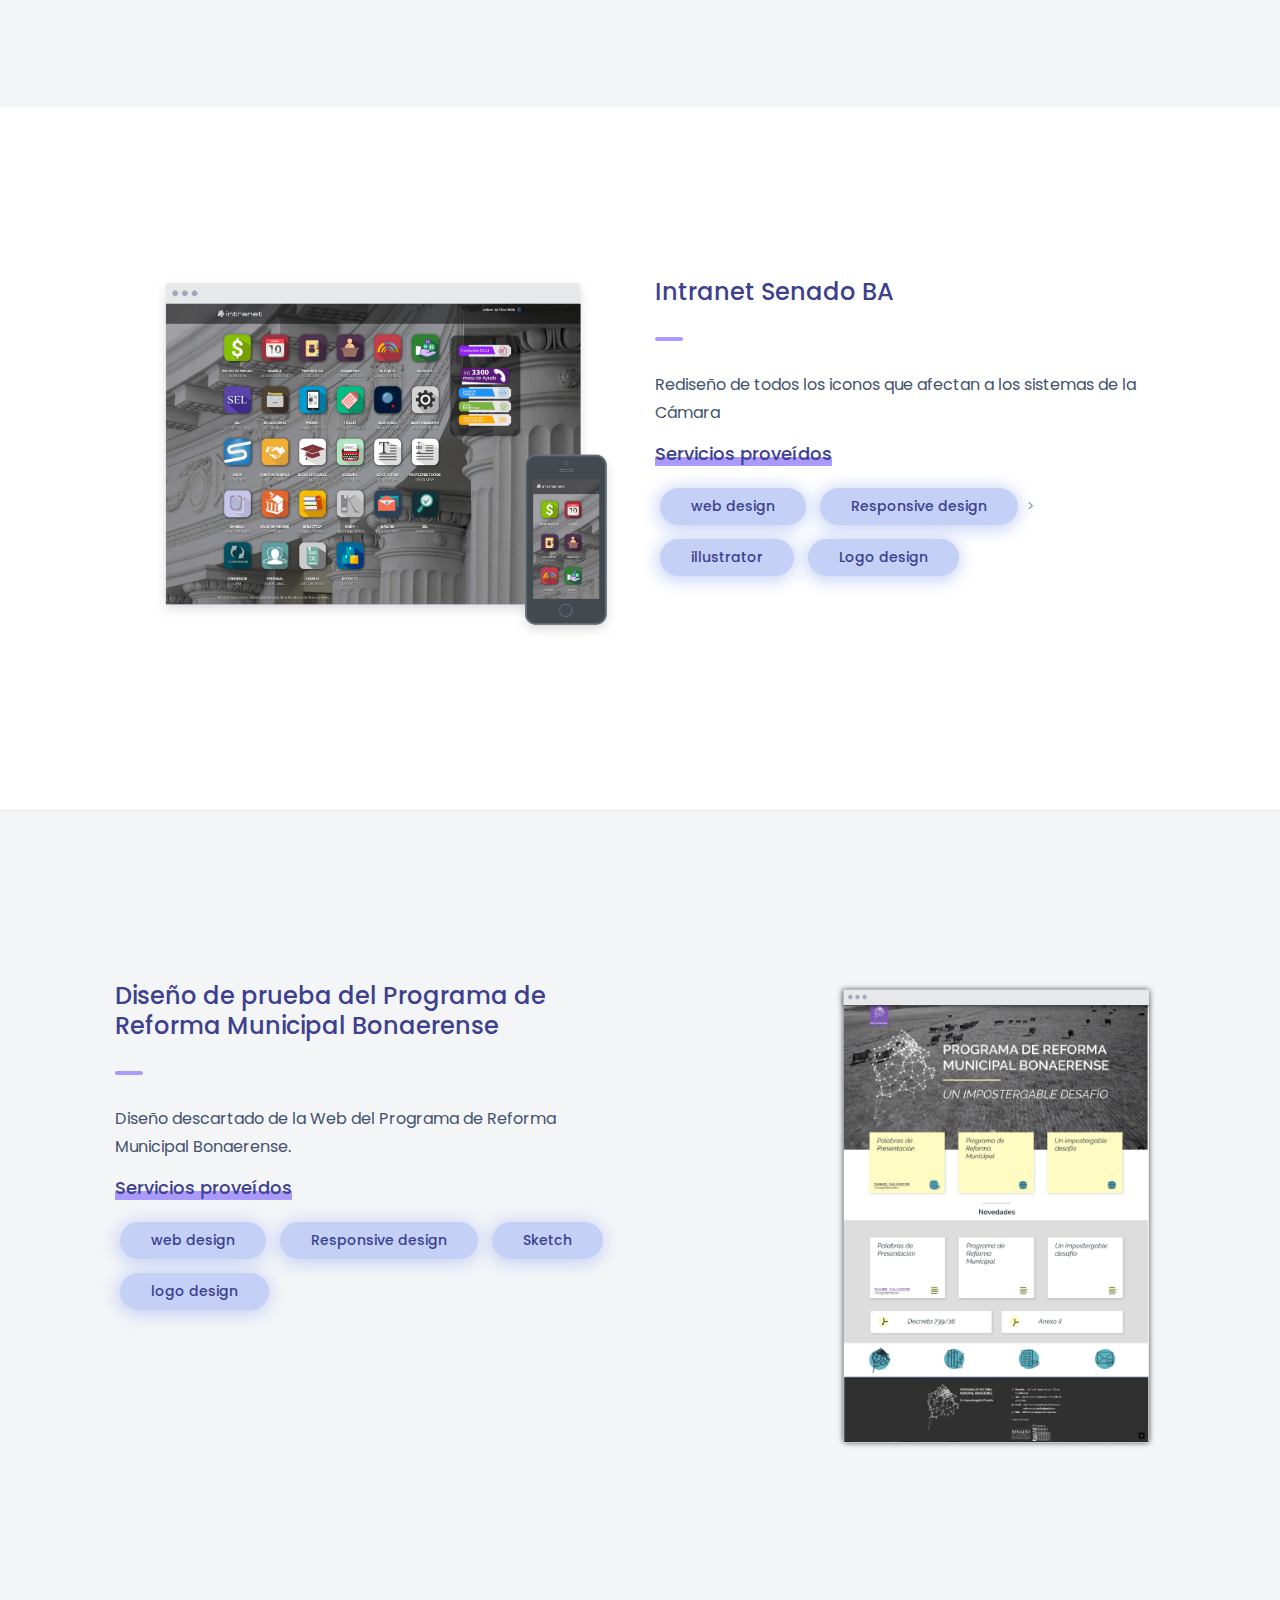
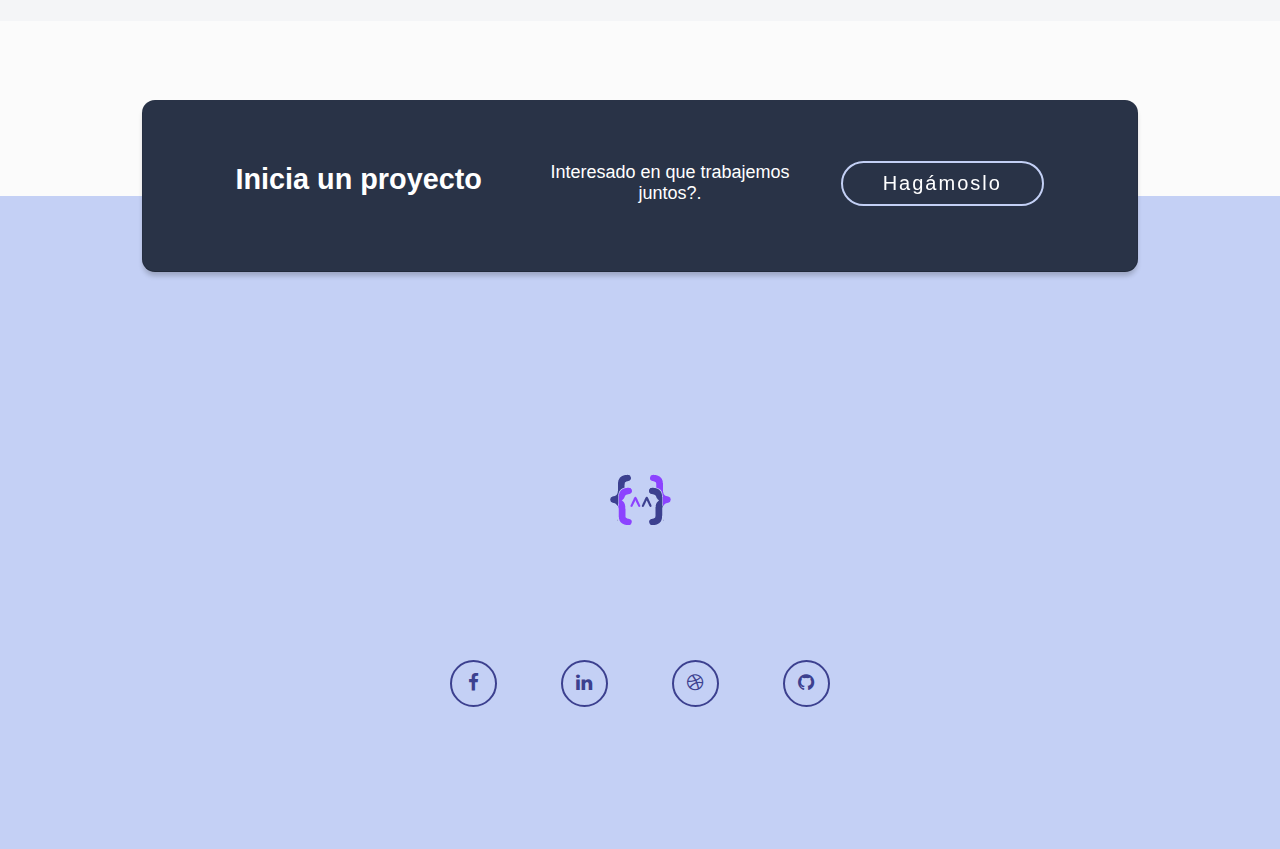
==== commit 6bb5ae9a: "font wap link e linkedin footer" ====
--- a/proyectos.html
+++ b/proyectos.html
@@ -1,523 +1,523 @@
 <!DOCTYPE html>
 <html lang="zxx" class="no-js">
-  <head>
-    <!-- Mobile Specific Meta -->
-    <meta
-      name="viewport"
-      content="width=device-width, initial-scale=1, shrink-to-fit=no"
-    />
-    <!-- Favicon-->
-    <link rel="shortcut icon" href="img/favicon.ico" type="image/x-icon" />
-    <link rel="icon" href="img/favicon.ico" type="image/x-icon" />
-
-    <!-- Author Meta -->
-    <meta name="author" content="CodePixar" />
-    <!-- Meta Description -->
-    <meta name="description" content="" />
-    <!-- Meta Keyword -->
-    <meta name="keywords" content="" />
-    <!-- meta character set -->
-    <meta charset="UTF-8" />
-    <!-- Site Title -->
-    <title>Facu carrizo | Designer,frontend developer</title>
-
-    <link
-      href="https://fonts.googleapis.com/css?family=Poppins:300,500,600"
-      rel="stylesheet"
-    />
-    <!--
+	<head>
+		<!-- Mobile Specific Meta -->
+		<meta
+			name="viewport"
+			content="width=device-width, initial-scale=1, shrink-to-fit=no"
+		/>
+		<!-- Favicon-->
+		<link rel="shortcut icon" href="img/favicon.ico" type="image/x-icon" />
+		<link rel="icon" href="img/favicon.ico" type="image/x-icon" />
+
+		<!-- Author Meta -->
+		<meta name="author" content="CodePixar" />
+		<!-- Meta Description -->
+		<meta name="description" content="" />
+		<!-- Meta Keyword -->
+		<meta name="keywords" content="" />
+		<!-- meta character set -->
+		<meta charset="UTF-8" />
+		<!-- Site Title -->
+		<title>Facu carrizo | Designer,frontend developer</title>
+
+		<link
+			href="https://fonts.googleapis.com/css?family=Poppins:300,500,600"
+			rel="stylesheet"
+		/>
+		<!--
 		CSS
 		============================================= -->
-    <link rel="stylesheet" href="css/linearicons.css" />
-    <link rel="stylesheet" href="css/font-awesome.min.css" />
-    <link rel="stylesheet" href="css/nice-select.css" />
-    <link rel="stylesheet" href="css/magnific-popup.css" />
-    <link rel="stylesheet" href="css/bootstrap.css" />
-    <link rel="stylesheet" href="css/main.css" />
-  </head>
-
-  <body>
-    <!-- Header Area -->
-    <header id="nav" class="">
-      <div class="containero">
-        <div class="header-wrap">
-          <div
-            class="header-top d-flex justify-content-between align-items-center"
-          >
-            <nav class="navbar navbar-expand-lg navbar-light">
-              <a href="index.html"
-                ><img
-                  class="mr-img animated pulse pulse2"
-                  src="img/logo2.png"
-                  alt=""
-              /></a>
-              <button
-                class="navbar-toggler"
-                type="button"
-                data-toggle="collapse"
-                data-target="#navbarTogglerDemo02"
-                aria-controls="navbarTogglerDemo02"
-                aria-expanded="false"
-                aria-label="Toggle navigation"
-              >
-                <span class="navbar-toggler-icon"></span>
-              </button>
-
-              <div class="collapse navbar-collapse" id="navbarTogglerDemo02">
-                <ul class="navbar-nav ml-auto mt-2 mt-lg-0 nav-font">
-                  <li class="nav-item">
-                    <a class="nav-link navmenu" href="index.html"
-                      >Home<span class="sr-only">(current)</span></a
-                    >
-                  </li>
-                  <li class="nav-item">
-                    <a class="nav-link navmenu" href="proyectos.html"
-                      >Projects</a
-                    >
-                  </li>
-                  <li class="nav-item">
-                    <a
-                      class="nav-link navmenu"
-                      href="https://linkedin.com/in/facundo-carrizo-930534a6"
-                      >Contact me</a
-                    >
-                  </li>
-                </ul>
-              </div>
-            </nav>
-          </div>
-        </div>
-      </div>
-    </header>
-
-    <!-- End Header Area -->
-
-    <section class="special-offer-area">
-      <div class="white-bg">
-        <div class="container">
-          <div class="section-top-border">
-            <div class="row">
-              <div class="col-md-6">
-                <img
-                  src="img/1x/2x/proyectowebsenado@2x.png"
-                  alt=""
-                  class="featured_image"
-                />
-              </div>
-              <div class="col-md-6">
-                <h3 class="mb-30">
-                  Rediseño de la Web del Senado de la Prov. de Buenos Aires.
-                </h3>
-                <p>
-                  A principios del 2016 nos encomendaron la tarea de rediseñar
-                  la web del
-                  <a href="https://www.senado-ba.gov.ar/" class="boldie"
-                    >Senado de la Prov. de Buenos Aires.</a
-                  >
-                  dándole dinamicidad al área de "Prensa".
-                </p>
-                <p>
-                  Hicimos el Rediseño de la web como si fuera un Diario Online,
-                  con una sección de noticias y últimas noticias, sin dejar de
-                  lado lo institucional. Creamos secciones para las diferentes
-                  entregas de Prensa
-                </p>
-                <p>
-                  Repensamos como se muestra a los senadores y creamos
-                  diferentes tipos de búsqueda de los mismos.
-                </p>
-                <h4 class="lnr-animate">Servicios proveídos</h4>
-                <div class="etiquet">
-                  <a href="#" class="genric-btn disable circle">web design</a>
-                  <a href="#" class="genric-btn disable circle"
-                    >Responsive design</a
-                  >
-                  <a href="#" class="genric-btn disable circle"
+		<link rel="stylesheet" href="css/linearicons.css" />
+		<link rel="stylesheet" href="css/font-awesome.min.css" />
+		<link rel="stylesheet" href="css/nice-select.css" />
+		<link rel="stylesheet" href="css/magnific-popup.css" />
+		<link rel="stylesheet" href="css/bootstrap.css" />
+		<link rel="stylesheet" href="css/main.css" />
+	</head>
+
+	<body>
+		<!-- Header Area -->
+		<header id="nav" class="">
+			<div class="containero">
+				<div class="header-wrap">
+					<div
+						class="header-top d-flex justify-content-between align-items-center"
+					>
+						<nav class="navbar navbar-expand-lg navbar-light">
+							<a href="index.html"
+								><img
+									class="mr-img animated pulse pulse2"
+									src="img/logo2.png"
+									alt=""
+							/></a>
+							<button
+								class="navbar-toggler"
+								type="button"
+								data-toggle="collapse"
+								data-target="#navbarTogglerDemo02"
+								aria-controls="navbarTogglerDemo02"
+								aria-expanded="false"
+								aria-label="Toggle navigation"
+							>
+								<span class="navbar-toggler-icon"></span>
+							</button>
+
+							<div class="collapse navbar-collapse" id="navbarTogglerDemo02">
+								<ul class="navbar-nav ml-auto mt-2 mt-lg-0 nav-font">
+									<li class="nav-item">
+										<a class="nav-link navmenu" href="index.html"
+											>Home<span class="sr-only">(current)</span></a
+										>
+									</li>
+									<li class="nav-item">
+										<a class="nav-link navmenu" href="proyectos.html"
+											>Projects</a
+										>
+									</li>
+									<li class="nav-item">
+										<a class="nav-link navmenu" href="https://wa.link/df5yej"
+											>Contact me</a
+										>
+									</li>
+								</ul>
+							</div>
+						</nav>
+					</div>
+				</div>
+			</div>
+		</header>
+
+		<!-- End Header Area -->
+
+		<section class="special-offer-area">
+			<div class="white-bg">
+				<div class="container">
+					<div class="section-top-border">
+						<div class="row">
+							<div class="col-md-6">
+								<img
+									src="img/1x/2x/proyectowebsenado@2x.webp"
+									alt=""
+									class="featured_image"
+								/>
+							</div>
+							<div class="col-md-6">
+								<h3 class="mb-30">
+									Rediseño de la Web del Senado de la Prov. de Buenos Aires.
+								</h3>
+								<p>
+									A principios del 2016 nos encomendaron la tarea de rediseñar
+									la web del
+									<a href="https://www.senado-ba.gov.ar/" class="boldie"
+										>Senado de la Prov. de Buenos Aires.</a
+									>
+									dándole dinamicidad al área de "Prensa".
+								</p>
+								<p>
+									Hicimos el Rediseño de la web como si fuera un Diario Online,
+									con una sección de noticias y últimas noticias, sin dejar de
+									lado lo institucional. Creamos secciones para las diferentes
+									entregas de Prensa
+								</p>
+								<p>
+									Repensamos como se muestra a los senadores y creamos
+									diferentes tipos de búsqueda de los mismos.
+								</p>
+								<h4 class="lnr-animate">Servicios proveídos</h4>
+								<div class="etiquet">
+									<a href="#" class="genric-btn disable circle">web design</a>
+									<a href="#" class="genric-btn disable circle"
+										>Responsive design</a
+									>
+									<!-- <a href="#" class="genric-btn disable circle"
+                    >design thinking</a -->
+									>
+									<a href="#" class="genric-btn disable circle">Sketch</a>
+								</div>
+							</div>
+						</div>
+					</div>
+				</div>
+			</div>
+		</section>
+		<section class="special-offer-area">
+			<div class="white-bg1">
+				<div class="container gray-area">
+					<div class="section-top-border">
+						<div class="row gray-area">
+							<div class="col-md-6">
+								<h3 class="mb-30">QuVo</h3>
+								<p>
+									QuVo es el Sistema de supervisión de quorum y votación
+									electrónica adaptado a las necesidades propias de las sesiones
+									de esta Honorable Cámara.
+								</p>
+								<p>
+									Para este proyecto usamos Figma de manera colaborativa con las
+									diferentes áreas que incumben al proceso de votación de una
+									ley.
+								</p>
+								<p></p>
+								<p></p>
+								<h4 class="lnr-animate2">Servicios proveídos</h4>
+								<div class="etiquet">
+									<a href="#" class="genric-btn disable circle">web design</a>
+									<a href="#" class="genric-btn disable circle"
+										>Responsive design</a
+									>
+									<a href="#" class="genric-btn disable circle"
+										>design thinking</a
+									>
+									<a href="#" class="genric-btn disable circle">Figma</a>
+									<a href="#" class="genric-btn disable circle"> Logo design</a>
+								</div>
+							</div>
+							<div class="col-md-6">
+								<img src="img/1x/2x/quvo5.webp" alt="" class="featured_image" />
+							</div>
+						</div>
+					</div>
+				</div>
+			</div>
+		</section>
+		<section class="special-offer-area">
+			<div class="white-bg">
+				<div class="container">
+					<div class="section-top-border">
+						<div class="row">
+							<div class="col-md-6">
+								<img
+									src="img/1x/2x/proyectogdi_2@2x.webp"
+									alt=""
+									class="featured_image"
+								/>
+							</div>
+							<div class="col-md-6">
+								<h3 class="mb-30">Firma Digital</h3>
+								<p>
+									Se desarrolló un sistema propio que extiende las
+									funcionalidades de los firmadores del mercado.<br />
+									Brindamos servicios de mockup para las funcionalidades y
+									maquetación web de las pantallas del sistema
+								</p>
+								<h4 class="lnr-animate">Servicios proveídos</h4>
+								<div class="etiquet">
+									<a href="#" class="genric-btn disable circle"
+										>Mock up design</a
+									>
+									<a href="#" class="genric-btn disable circle">UI design</a>
+									<a href="#" class="genric-btn disable circle">InVision</a>
+									<a href="#" class="genric-btn disable circle"> Logo design</a>
+									<!-- <a href="#" class="genric-btn disable circle">Disable</a> -->
+								</div>
+							</div>
+						</div>
+					</div>
+				</div>
+			</div>
+		</section>
+		<section class="special-offer-area">
+			<div class="white-bg1">
+				<div class="container gray-area">
+					<div class="section-top-border">
+						<div class="row gray-area">
+							<div class="col-md-6">
+								<h3 class="mb-30">
+									Secretaría Legislativa - Honorable Camara de Senadores de la
+									Prov. de Bs. As.
+								</h3>
+								<p>
+									Desde
+									<a class="boldie" href="https://legislativa.senado-ba.gov.ar/"
+										>Secretaría Legislativa</a
+									>
+									Nos pidieron un sitio web más moderno e institucional para el
+									area. <br />
+									Usando material design como inspiración diseñamos y maquetamos
+									un sitio mas amigable y legible para consultar leyes.
+								</p>
+								<h4 class="lnr-animate">Servicios proveídos</h4>
+								<div class="etiquet">
+									<a href="#" class="genric-btn disable circle">web design</a>
+									<a href="#" class="genric-btn disable circle"
+										>Responsive design</a
+									>
+									<!-- <a href="#" class="genric-btn disable circle"
+										>design thinking</a -->
+									>
+									<a href="#" class="genric-btn disable circle">Sketch</a>
+								</div>
+							</div>
+							<div class="col-md-6">
+								<img
+									src="img/1x/2x/proyectolegislativa_1@2x.webp"
+									alt=""
+									class="featured_image"
+								/>
+							</div>
+						</div>
+					</div>
+				</div>
+			</div>
+		</section>
+		<section class="special-offer-area">
+			<div class="white-bg">
+				<div class="container">
+					<div class="section-top-border">
+						<div class="row">
+							<div class="col-md-6">
+								<img
+									src="img/1x/2x/proyectoreforma_1@2x.webp"
+									alt=""
+									class="featured_image"
+								/>
+							</div>
+							<div class="col-md-6">
+								<h3 class="mb-30" id="#reforma">
+									Programa de Reforma Municipal Bonaerense
+								</h3>
+								<p>
+									Diseño y maquetacion web del sitio para el Programa de Reforma
+									Municipal Bonaerense.
+									<a
+										class="boldie"
+										href="https://reformamunicipal.senado-ba.gov.ar/"
+										>El Programa de Reforma Municipal</a
+									>
+									tiene el propósito de incorporar en la agenda pública la
+									crítica situación actual del Municipio Bonaerense. A su vez,
+									brindar herramientas para facilitar respuestas y promover una
+									conciencia sobre las severas falencias que afectan nuestro
+									régimen local en el orden institucional, político,
+									administrativo, económico y financiero.
+								</p>
+								<h4 class="lnr-animate">Servicios proveídos</h4>
+								<div class="etiquet">
+									<a href="#" class="genric-btn disable circle">web design</a>
+									<a href="#" class="genric-btn disable circle"
+										>Responsive design</a
+									>
+									<!-- <a href="#" class="genric-btn disable circle"
+										>design thinking</a -->
+									>
+									<a href="#" class="genric-btn disable circle"> Logo design</a>
+									<!-- <a href="#" class="genric-btn disable circle">Disable</a> -->
+								</div>
+							</div>
+						</div>
+					</div>
+				</div>
+			</div>
+		</section>
+		<section class="special-offer-area">
+			<div class="white-bg1">
+				<div class="container gray-area">
+					<div class="section-top-border">
+						<div class="row gray-area">
+							<div class="col-md-6">
+								<h3 class="mb-30">Biblioteca Digital</h3>
+								<p>
+									<a
+										class="boldie"
+										href="http://bibliotecadigital.senado-ba.gov.ar/greenstone3/halftone-library/"
+										>La Biblioteca Digital</a
+									>
+									es un sitio administrado por la Biblioteca de la Legislatura
+									de la provincia de Buenos Aires. Su objetivo es poner a
+									disposición del público textos producidos por la actividad
+									parlamentaria, informes relativos al quehacer legislativo,
+									memorias de gestión provincial en diversas áreas
+									ministeriales, series estadísticas, textos históricos,
+									revistas de interés general, etc. La biblioteca digital se
+									construyó con
+									<strong
+										>Greenstone, un software libre de código abierto para la
+										creación de bibliotecas digitales</strong
+									>
+									desarrollado por la Universidad de Waikato (Nueva Zelanda) en
+									cooperación con la UNESCO.
+								</p>
+
+								<h4 class="lnr-animate">Servicios proveídos</h4>
+								<div class="etiquet">
+									<a href="#" class="genric-btn disable circle">web design</a>
+									<a href="#" class="genric-btn disable circle"
+										>Responsive design</a
+									>
+									<!-- <a href="#" class="genric-btn disable circle"
+										>design thinking</a -->
+									>
+									<a href="#" class="genric-btn disable circle">Greenstone</a>
+									<a href="#" class="genric-btn disable circle"> Logo design</a>
+								</div>
+							</div>
+							<div class="col-md-6">
+								<img
+									src="img/1x/2x/proyectobiblioteca@2x.webp"
+									alt=""
+									class="featured_image"
+								/>
+							</div>
+						</div>
+					</div>
+				</div>
+			</div>
+		</section>
+		<section class="special-offer-area">
+			<div class="white-bg">
+				<div class="container">
+					<div class="section-top-border">
+						<div class="row">
+							<div class="col-md-6">
+								<img
+									src="img/1x/2x/proyectointranet@2x.webp"
+									alt=""
+									class="featured_image"
+								/>
+							</div>
+							<div class="col-md-6">
+								<h3 class="mb-30">Intranet Senado BA</h3>
+								<p>
+									Rediseño de todos los iconos que afectan a los sistemas de la
+									Cámara
+								</p>
+								<h4 class="lnr-animate">Servicios proveídos</h4>
+								<div class="etiquet">
+									<a href="#" class="genric-btn disable circle">web design</a>
+									<a href="#" class="genric-btn disable circle"
+										>Responsive design</a
+									>
+									<!-- <a href="#" class="genric-btn disable circle"
+										>design thinking</a -->
+									>
+									<a href="#" class="genric-btn disable circle">illustrator</a>
+									<a href="#" class="genric-btn disable circle"> Logo design</a>
+								</div>
+							</div>
+						</div>
+					</div>
+				</div>
+			</div>
+		</section>
+		<section class="special-offer-area">
+			<div class="white-bg1">
+				<div class="container gray-area">
+					<div class="section-top-border">
+						<div class="row gray-area">
+							<div class="col-md-6">
+								<h3 class="mb-30">
+									Diseño de prueba del Programa de Reforma Municipal Bonaerense
+								</h3>
+								<p>
+									Diseño descartado de la Web del Programa de Reforma Municipal
+									Bonaerense.
+								</p>
+								<h4 class="lnr-animate">Servicios proveídos</h4>
+								<div class="etiquet">
+									<a href="#" class="genric-btn disable circle">web design</a>
+									<a href="#" class="genric-btn disable circle"
+										>Responsive design</a
+									>
+									<!-- <a href="#" class="genric-btn disable circle"
                     >design thinking</a
-                  >
-                  <a href="#" class="genric-btn disable circle">Sketch</a>
-                </div>
-              </div>
-            </div>
-          </div>
-        </div>
-      </div>
-    </section>
-    <section class="special-offer-area">
-      <div class="white-bg1">
-        <div class="container gray-area">
-          <div class="section-top-border">
-            <div class="row gray-area">
-              <div class="col-md-6">
-                <h3 class="mb-30">QuVo</h3>
-                <p>
-                  QuVo es el Sistema de supervisión de quorum y votación
-                  electrónica adaptado a las necesidades propias de las sesiones
-                  de esta Honorable Cámara.
-                </p>
-                <p>
-                  Para este proyecto usamos Figma de manera colaborativa con las
-                  diferentes áreas que incumben al proceso de votación de una
-                  ley.
-                </p>
-                <p></p>
-                <p></p>
-                <h4 class="lnr-animate2">Servicios proveídos</h4>
-                <div class="etiquet">
-                  <a href="#" class="genric-btn disable circle">web design</a>
-                  <a href="#" class="genric-btn disable circle"
-                    >Responsive design</a
-                  >
-                  <a href="#" class="genric-btn disable circle"
-                    >design thinking</a
-                  >
-                  <a href="#" class="genric-btn disable circle">Figma</a>
-                  <a href="#" class="genric-btn disable circle"> Logo design</a>
-                </div>
-              </div>
-              <div class="col-md-6">
-                <img src="img/1x/2x/quvo5.png" alt="" class="featured_image" />
-              </div>
-            </div>
-          </div>
-        </div>
-      </div>
-    </section>
-    <section class="special-offer-area">
-      <div class="white-bg">
-        <div class="container">
-          <div class="section-top-border">
-            <div class="row">
-              <div class="col-md-6">
-                <img
-                  src="img/1x/2x/proyectogdi_2@2x.png"
-                  alt=""
-                  class="featured_image"
-                />
-              </div>
-              <div class="col-md-6">
-                <h3 class="mb-30">Firma Digital</h3>
-                <p>
-                  Se desarrolló un sistema propio que extiende las
-                  funcionalidades de los firmadores del mercado.<br />
-                  Brindamos servicios de mockup para las funcionalidades y
-                  maquetación web de las pantallas del sistema
-                </p>
-                <h4 class="lnr-animate">Servicios proveídos</h4>
-                <div class="etiquet">
-                  <a href="#" class="genric-btn disable circle"
-                    >Mock up design</a
-                  >
-                  <a href="#" class="genric-btn disable circle">Web design</a>
-                  <a href="#" class="genric-btn disable circle">InVision</a>
-                  <a href="#" class="genric-btn disable circle"> Logo design</a>
-                  <!-- <a href="#" class="genric-btn disable circle">Disable</a> -->
-                </div>
-              </div>
-            </div>
-          </div>
-        </div>
-      </div>
-    </section>
-    <section class="special-offer-area">
-      <div class="white-bg1">
-        <div class="container gray-area">
-          <div class="section-top-border">
-            <div class="row gray-area">
-              <div class="col-md-6">
-                <h3 class="mb-30">
-                  Secretaría Legislativa - Honorable Camara de Senadores de la
-                  Prov. de Bs. As.
-                </h3>
-                <p>
-                  Desde
-                  <a class="boldie" href="https://legislativa.senado-ba.gov.ar/"
-                    >Secretaría Legislativa</a
-                  >
-                  Nos pidieron un sitio web más moderno e institucional para el
-                  area. <br />
-                  Usando material design como inspiración diseñamos y maquetamos
-                  un sitio mas amigable y legible para consultar leyes.
-                </p>
-                <h4 class="lnr-animate">Servicios proveídos</h4>
-                <div class="etiquet">
-                  <a href="#" class="genric-btn disable circle">web design</a>
-                  <a href="#" class="genric-btn disable circle"
-                    >Responsive design</a
-                  >
-                  <a href="#" class="genric-btn disable circle"
-                    >design thinking</a
-                  >
-                  <a href="#" class="genric-btn disable circle">Sketch</a>
-                </div>
-              </div>
-              <div class="col-md-6">
-                <img
-                  src="img/1x/2x/proyectolegislativa_1@2x.png"
-                  alt=""
-                  class="featured_image"
-                />
-              </div>
-            </div>
-          </div>
-        </div>
-      </div>
-    </section>
-    <section class="special-offer-area">
-      <div class="white-bg">
-        <div class="container">
-          <div class="section-top-border">
-            <div class="row">
-              <div class="col-md-6">
-                <img
-                  src="img/1x/2x/proyectoreforma_1@2x.png"
-                  alt=""
-                  class="featured_image"
-                />
-              </div>
-              <div class="col-md-6">
-                <h3 class="mb-30" id="#reforma">
-                  Programa de Reforma Municipal Bonaerense
-                </h3>
-                <p>
-                  Diseño y maquetacion web del sitio para el Programa de Reforma
-                  Municipal Bonaerense.
-                  <a
-                    class="boldie"
-                    href="https://reformamunicipal.senado-ba.gov.ar/"
-                    >El Programa de Reforma Municipal</a
-                  >
-                  tiene el propósito de incorporar en la agenda pública la
-                  crítica situación actual del Municipio Bonaerense. A su vez,
-                  brindar herramientas para facilitar respuestas y promover una
-                  conciencia sobre las severas falencias que afectan nuestro
-                  régimen local en el orden institucional, político,
-                  administrativo, económico y financiero.
-                </p>
-                <h4 class="lnr-animate">Servicios proveídos</h4>
-                <div class="etiquet">
-                  <a href="#" class="genric-btn disable circle">web design</a>
-                  <a href="#" class="genric-btn disable circle"
-                    >Responsive design</a
-                  >
-                  <a href="#" class="genric-btn disable circle"
-                    >design thinking</a
-                  >
-                  <a href="#" class="genric-btn disable circle"> Logo design</a>
-                  <!-- <a href="#" class="genric-btn disable circle">Disable</a> -->
-                </div>
-              </div>
-            </div>
-          </div>
-        </div>
-      </div>
-    </section>
-    <section class="special-offer-area">
-      <div class="white-bg1">
-        <div class="container gray-area">
-          <div class="section-top-border">
-            <div class="row gray-area">
-              <div class="col-md-6">
-                <h3 class="mb-30">Biblioteca Digital</h3>
-                <p>
-                  <a
-                    class="boldie"
-                    href="http://bibliotecadigital.senado-ba.gov.ar/greenstone3/halftone-library/"
-                    >La Biblioteca Digital</a
-                  >
-                  es un sitio administrado por la Biblioteca de la Legislatura
-                  de la provincia de Buenos Aires. Su objetivo es poner a
-                  disposición del público textos producidos por la actividad
-                  parlamentaria, informes relativos al quehacer legislativo,
-                  memorias de gestión provincial en diversas áreas
-                  ministeriales, series estadísticas, textos históricos,
-                  revistas de interés general, etc. La biblioteca digital se
-                  construyó con
-                  <strong
-                    >Greenstone, un software libre de código abierto para la
-                    creación de bibliotecas digitales</strong
-                  >
-                  desarrollado por la Universidad de Waikato (Nueva Zelanda) en
-                  cooperación con la UNESCO.
-                </p>
-
-                <h4 class="lnr-animate">Servicios proveídos</h4>
-                <div class="etiquet">
-                  <a href="#" class="genric-btn disable circle">web design</a>
-                  <a href="#" class="genric-btn disable circle"
-                    >Responsive design</a
-                  >
-                  <a href="#" class="genric-btn disable circle"
-                    >design thinking</a
-                  >
-                  <a href="#" class="genric-btn disable circle">Greenstone</a>
-                  <a href="#" class="genric-btn disable circle"> Logo design</a>
-                </div>
-              </div>
-              <div class="col-md-6">
-                <img
-                  src="img/1x/2x/proyectobiblioteca@2x.png"
-                  alt=""
-                  class="featured_image"
-                />
-              </div>
-            </div>
-          </div>
-        </div>
-      </div>
-    </section>
-    <section class="special-offer-area">
-      <div class="white-bg">
-        <div class="container">
-          <div class="section-top-border">
-            <div class="row">
-              <div class="col-md-6">
-                <img
-                  src="img/1x/2x/proyectointranet@2x.png"
-                  alt=""
-                  class="featured_image"
-                />
-              </div>
-              <div class="col-md-6">
-                <h3 class="mb-30">Intranet Senado BA</h3>
-                <p>
-                  Rediseño de todos los iconos que afectan a los sistemas de la
-                  Cámara
-                </p>
-                <h4 class="lnr-animate">Servicios proveídos</h4>
-                <div class="etiquet">
-                  <a href="#" class="genric-btn disable circle">web design</a>
-                  <a href="#" class="genric-btn disable circle"
-                    >Responsive design</a
-                  >
-                  <a href="#" class="genric-btn disable circle"
-                    >design thinking</a
-                  >
-                  <a href="#" class="genric-btn disable circle">illustrator</a>
-                  <a href="#" class="genric-btn disable circle"> Logo design</a>
-                </div>
-              </div>
-            </div>
-          </div>
-        </div>
-      </div>
-    </section>
-    <section class="special-offer-area">
-      <div class="white-bg1">
-        <div class="container gray-area">
-          <div class="section-top-border">
-            <div class="row gray-area">
-              <div class="col-md-6">
-                <h3 class="mb-30">
-                  Diseño de prueba del Programa de Reforma Municipal Bonaerense
-                </h3>
-                <p>
-                  Diseño descartado de la Web del Programa de Reforma Municipal
-                  Bonaerense.
-                </p>
-                <h4 class="lnr-animate">Servicios proveídos</h4>
-                <div class="etiquet">
-                  <a href="#" class="genric-btn disable circle">web design</a>
-                  <a href="#" class="genric-btn disable circle"
-                    >Responsive design</a
-                  >
-                  <a href="#" class="genric-btn disable circle"
-                    >design thinking</a
-                  >
-                  <a href="#" class="genric-btn disable circle">Sketch</a>
-                  <a href="#" class="genric-btn disable circle">logo design</a>
-                </div>
-              </div>
-              <div class="col-md-6 force-img">
-                <!-- <img src="img/1x/2x/fullold.png" alt="" class=" featured_image force-img"> -->
-              </div>
-            </div>
-          </div>
-        </div>
-      </div>
-    </section>
-
-    <div class="main-wrapper has-text-centered">
-      <div class="row container">
-        <div class="boxi">
-          <div class="row">
-            <div class="col-lg-4 col-sm-12">
-              <h1 class="startproject">Inicia un proyecto</h1>
-            </div>
-            <div class="col-lg-4 col-sm-12">
-              <p class="pi">Interesado en que trabajemos juntos?.</p>
-            </div>
-            <div class="col-lg-4 col-sm-12">
-              <!-- <a class="buttonisrounded"href="/project-planner">Hagámoslo</a> -->
-              <button
-                class="button button--winona button--border-thin button--round-s"
-                data-text="Hagámoslo"
-              >
-                <span>Hagámoslo</span>
-              </button>
-            </div>
-          </div>
-        </div>
-      </div>
-    </div>
-
-    <!-- Start footer Area -->
-    <footer class="footer-area featured-area pt-60 pb-60">
-      <div class="container">
-        <div class="footer-content d-flex flex-column align-items-center">
-          <div
-            class="header-bottom d-flex justify-content-between align-items-center"
-          >
-            <div class="logo">
-              <a href="index.html"
-                ><img class="animated pulse pulse2" src="img/logo2.png" alt=""
-              /></a>
-            </div>
-          </div>
-          <!-- <a class="logo" href="/"><img src="img/logo2.svg"
+                  > -->
+									<a href="#" class="genric-btn disable circle">Sketch</a>
+									<a href="#" class="genric-btn disable circle">logo design</a>
+								</div>
+							</div>
+							<div class="col-md-6 force-img">
+								<!-- <img src="img/1x/2x/fullold.png" alt="" class=" featured_image force-img"> -->
+							</div>
+						</div>
+					</div>
+				</div>
+			</div>
+		</section>
+
+		<div class="main-wrapper has-text-centered">
+			<div class="row container">
+				<div class="boxi">
+					<div class="row">
+						<div class="col-lg-4 col-sm-12">
+							<h1 class="startproject">Inicia un proyecto</h1>
+						</div>
+						<div class="col-lg-4 col-sm-12">
+							<p class="pi">Interesado en que trabajemos juntos?.</p>
+						</div>
+						<div class="col-lg-4 col-sm-12">
+							<!-- <a class="buttonisrounded"href="/project-planner">Hagámoslo</a> -->
+							<button
+								class="button button--winona button--border-thin button--round-s"
+								data-text="Hagámoslo"
+							>
+								<span>Hagámoslo</span>
+							</button>
+						</div>
+					</div>
+				</div>
+			</div>
+		</div>
+
+		<!-- Start footer Area -->
+		<footer class="footer-area featured-area pt-60 pb-60">
+			<div class="container">
+				<div class="footer-content d-flex flex-column align-items-center">
+					<div
+						class="header-bottom d-flex justify-content-between align-items-center"
+					>
+						<div class="logo">
+							<a href="index.html"
+								><img class="animated pulse pulse2" src="img/logo2.png" alt=""
+							/></a>
+						</div>
+					</div>
+					<!-- <a class="logo" href="/"><img src="img/logo2.svg"
 						alt="Facu Carrizo | Designer, Front-end Developer &amp; Mockuper" height="48"></a> -->
-          <!-- <div class="text-center copy-right-text">Copyright &copy; 2019 All rights reserved |haciendo ideas
+					<!-- <div class="text-center copy-right-text">Copyright &copy; 2019 All rights reserved |haciendo ideas
 					tangibles
 					<i class="fa fa-heart"></i> by <a href="https://colorlib.com">Empatcdizar, observar y reunir
 						inspiración</a></div> -->
-          <div class="footer-social">
-            <a href="https://www.facebook.com/facundo.ctrl"
-              ><i class="socialnet growOnHover fa fa-facebook"></i
-            ></a>
-            <a href="#"><i class="socialnet growOnHover fa fa-twitter"></i></a>
-            <a href="https://dribbble.com/ctrl_f"
-              ><i class="socialnet growOnHover fa fa-dribbble"></i
-            ></a>
-            <a href="#"><i class="socialnet growOnHover fa fa-github"></i></a>
-          </div>
-        </div>
-      </div>
-    </footer>
-    <!-- End footer Area -->
-
-    <script src="js/vendor/jquery-2.2.4.min.js"></script>
-    <script
-      src="https://cdnjs.cloudflare.com/ajax/libs/popper.js/1.11.0/umd/popper.min.js"
-      integrity="sha384-b/U6ypiBEHpOf/4+1nzFpr53nxSS+GLCkfwBdFNTxtclqqenISfwAzpKaMNFNmj4"
-      crossorigin="anonymous"
-    ></script>
-    <script src="js/vendor/bootstrap.min.js"></script>
-    <script src="js/jquery.ajaxchimp.min.js"></script>
-    <script src="js/jquery.nice-select.min.js"></script>
-    <script src="js/jquery.magnific-popup.min.js"></script>
-    <script src="js/main.js"></script>
-    <script>
-      $(document).ready(function () {
-        var scroll_pos = 0;
-        $(document).scroll(function () {
-          scroll_pos = $(this).scrollTop();
-          if (scroll_pos > 20) {
-            $("#nav").addClass("haceleSombra"); //*Transparente
-          } else {
-            $("#nav").removeClass("haceleSombra"); //*blanco
-          }
-        });
-      });
-    </script>
-  </body>
+					<div class="footer-social">
+						<a href="https://www.facebook.com/facundo.ctrl"
+							><i class="socialnet growOnHover fa fa-facebook"></i
+						></a>
+						<a href="https://linkedin.com/in/facundo-carrizo-930534a6"
+							><i class="socialnet growOnHover fa fa-linkedin"></i
+						></a>
+						<a href="https://dribbble.com/ctrl_f"
+							><i class="socialnet growOnHover fa fa-dribbble"></i
+						></a>
+						<a href="#"><i class="socialnet growOnHover fa fa-github"></i></a>
+					</div>
+				</div>
+			</div>
+		</footer>
+		<!-- End footer Area -->
+
+		<script src="js/vendor/jquery-2.2.4.min.js"></script>
+		<script
+			src="https://cdnjs.cloudflare.com/ajax/libs/popper.js/1.11.0/umd/popper.min.js"
+			integrity="sha384-b/U6ypiBEHpOf/4+1nzFpr53nxSS+GLCkfwBdFNTxtclqqenISfwAzpKaMNFNmj4"
+			crossorigin="anonymous"
+		></script>
+		<script src="js/vendor/bootstrap.min.js"></script>
+		<script src="js/jquery.ajaxchimp.min.js"></script>
+		<script src="js/jquery.nice-select.min.js"></script>
+		<script src="js/jquery.magnific-popup.min.js"></script>
+		<script src="js/main.js"></script>
+		<script>
+			$(document).ready(function () {
+				var scroll_pos = 0;
+				$(document).scroll(function () {
+					scroll_pos = $(this).scrollTop();
+					if (scroll_pos > 20) {
+						$('#nav').addClass('haceleSombra'); //*Transparente
+					} else {
+						$('#nav').removeClass('haceleSombra'); //*blanco
+					}
+				});
+			});
+		</script>
+	</body>
 </html>
--- a/css/main.css
+++ b/css/main.css
@@ -7,105 +7,105 @@
 /*  Basic Style 
 /* =================================== */
 ::-webkit-input-placeholder {
-  /* WebKit, Blink, Edge */
-  color: #777777;
-  font-weight: 300;
+	/* WebKit, Blink, Edge */
+	color: #777777;
+	font-weight: 300;
 }
 
 :-moz-placeholder {
-  /* Mozilla Firefox 4 to 18 */
-  color: #777777;
-  opacity: 1;
-  font-weight: 300;
+	/* Mozilla Firefox 4 to 18 */
+	color: #777777;
+	opacity: 1;
+	font-weight: 300;
 }
 
 ::-moz-placeholder {
-  /* Mozilla Firefox 19+ */
-  color: #777777;
-  opacity: 1;
-  font-weight: 300;
+	/* Mozilla Firefox 19+ */
+	color: #777777;
+	opacity: 1;
+	font-weight: 300;
 }
 
 :-ms-input-placeholder {
-  /* Internet Explorer 10-11 */
-  color: #777777;
-  font-weight: 300;
+	/* Internet Explorer 10-11 */
+	color: #777777;
+	font-weight: 300;
 }
 
 ::-ms-input-placeholder {
-  /* Microsoft Edge */
-  color: #777777;
-  font-weight: 300;
+	/* Microsoft Edge */
+	color: #777777;
+	font-weight: 300;
 }
 
 body {
-  color: #777777;
-  font-family: "Poppins", sans-serif;
-  font-size: 14px;
-  font-weight: 300;
-  line-height: 1.5em;
-  position: relative;
-  -webkit-font-smoothing: antialiased;
-  -moz-osx-font-smoothing: grayscale;
+	color: #777777;
+	font-family: 'Poppins', sans-serif;
+	font-size: 14px;
+	font-weight: 300;
+	line-height: 1.5em;
+	position: relative;
+	-webkit-font-smoothing: antialiased;
+	-moz-osx-font-smoothing: grayscale;
 }
 
 ol,
 ul {
-  margin: 0;
-  padding: 0;
-  list-style: none;
+	margin: 0;
+	padding: 0;
+	list-style: none;
 }
 
 select {
-  display: block;
+	display: block;
 }
 
 figure {
-  margin: 0;
+	margin: 0;
 }
 
 a {
-  -webkit-transition: all 0.3s ease 0s;
-  -moz-transition: all 0.3s ease 0s;
-  -o-transition: all 0.3s ease 0s;
-  transition: all 0.3s ease 0s;
+	-webkit-transition: all 0.3s ease 0s;
+	-moz-transition: all 0.3s ease 0s;
+	-o-transition: all 0.3s ease 0s;
+	transition: all 0.3s ease 0s;
 }
 
 a:hover {
-  background: #8c43ff;
-  color: #8c43ff !important;
+	background: #8c43ff;
+	color: #8c43ff !important;
 }
 .text-uppercase:hover {
-  background: #8c43ff7a;
-  border-radius: 4px;
-  color: #3b408f !important;
-  padding: 5px;
+	background: #8c43ff7a;
+	border-radius: 4px;
+	color: #3b408f !important;
+	padding: 5px;
 }
 .navmenu:hover {
-  border-bottom: #8c43ff7a 3px solid;
-  /* background: #8c43ff7a; */
-  /* border-radius: 4px; */
-  color: #3b408f !important;
-  /* padding: 1px 5px 1px 5px; */
+	border-bottom: #8c43ff7a 3px solid;
+	/* background: #8c43ff7a; */
+	/* border-radius: 4px; */
+	color: #3b408f !important;
+	/* padding: 1px 5px 1px 5px; */
 }
 a,
 .buttonisrounded {
-  transition: all 0.2s ease-in-out;
-  -webkit-transition: all 0.2s ease-in-out;
-  font-weight: 400;
+	transition: all 0.2s ease-in-out;
+	-webkit-transition: all 0.2s ease-in-out;
+	font-weight: 400;
 }
 
 iframe {
-  border: 0;
+	border: 0;
 }
 
 a,
 a:focus,
 a:hover {
-  text-decoration: none;
-  outline: 0;
-  color: #3c408f;
-  background-color: transparent;
+	text-decoration: none;
+	outline: 0;
+	color: #3c408f;
+	background-color: transparent;
 }
 
 .btn.active.focus,
@@ -114,13 +114,13 @@
 .btn.focus:active,
 .btn:active:focus,
 .btn:focus {
-  text-decoration: none;
-  outline: 0;
+	text-decoration: none;
+	outline: 0;
 }
 
 .card-panel {
-  margin: 0;
-  padding: 60px;
+	margin: 0;
+	padding: 60px;
 }
 
 /**
@@ -132,12 +132,12 @@
 .btn-floating i,
 .btn-large i,
 .btn-flat i {
-  font-size: 1em;
-  line-height: inherit;
+	font-size: 1em;
+	line-height: inherit;
 }
 
 .gray-bg {
-  background: #f9f9ff;
+	background: #f9f9ff;
 }
 
 h1,
@@ -146,12 +146,12 @@
 h4,
 h5,
 h6 {
-  font-family: "Poppins", sans-serif;
-  color: #3c408f;
-  line-height: 1.25em !important;
-  margin-bottom: 0;
-  margin-top: 0;
-  font-weight: 500;
+	font-family: 'Poppins', sans-serif;
+	color: #3c408f;
+	line-height: 1.25em !important;
+	margin-bottom: 0;
+	margin-top: 0;
+	font-weight: 500;
 }
 
 .h1,
@@ -160,47 +160,47 @@
 .h4,
 .h5,
 .h6 {
-  margin-bottom: 0;
-  margin-top: 0;
-  font-family: "Poppins", sans-serif;
-  font-weight: 600;
-  color: #222222;
+	margin-bottom: 0;
+	margin-top: 0;
+	font-family: 'Poppins', sans-serif;
+	font-weight: 600;
+	color: #222222;
 }
 
 h1,
 .h1 {
-  font-size: 36px;
+	font-size: 36px;
 }
 
 h2,
 .h2 {
-  font-size: 30px;
+	font-size: 30px;
 }
 
 h3,
 .h3 {
-  font-size: 24px;
+	font-size: 24px;
 }
 
 h4,
 .h4 {
-  font-size: 18px;
+	font-size: 18px;
 }
 
 h5,
 .h5 {
-  font-size: 16px;
+	font-size: 16px;
 }
 
 h6,
 .h6 {
-  font-size: 14px;
-  color: #222222;
+	font-size: 14px;
+	color: #222222;
 }
 
 td,
 th {
-  border-radius: 0px;
+	border-radius: 0px;
 }
 
 /**
@@ -214,605 +214,605 @@
  */
 .clear::before,
 .clear::after {
-  content: " ";
-  display: table;
+	content: ' ';
+	display: table;
 }
 
 .clear::after {
-  clear: both;
+	clear: both;
 }
 
 .fz-11 {
-  font-size: 11px;
+	font-size: 11px;
 }
 
 .fz-12 {
-  font-size: 12px;
+	font-size: 12px;
 }
 
 .fz-13 {
-  font-size: 13px;
+	font-size: 13px;
 }
 
 .fz-14 {
-  font-size: 14px;
+	font-size: 14px;
 }
 
 .fz-15 {
-  font-size: 15px;
+	font-size: 15px;
 }
 
 .fz-16 {
-  font-size: 16px;
+	font-size: 16px;
 }
 
 .fz-18 {
-  font-size: 18px;
+	font-size: 18px;
 }
 
 .fz-30 {
-  font-size: 30px;
+	font-size: 30px;
 }
 
 .fz-48 {
-  font-size: 48px !important;
+	font-size: 48px !important;
 }
 
 .fw100 {
-  font-weight: 100;
+	font-weight: 100;
 }
 
 .fw300 {
-  font-weight: 300;
+	font-weight: 300;
 }
 
 .fw400 {
-  font-weight: 400 !important;
+	font-weight: 400 !important;
 }
 
 .fw500 {
-  font-weight: 500;
+	font-weight: 500;
 }
 
 .f700 {
-  font-weight: 700;
+	font-weight: 700;
 }
 
 .fsi {
-  font-style: italic;
+	font-style: italic;
 }
 
 .mt-10 {
-  margin-top: 10px;
+	margin-top: 10px;
 }
 
 .mt-15 {
-  margin-top: 15px;
+	margin-top: 15px;
 }
 
 .mt-20 {
-  margin-top: 20px;
+	margin-top: 20px;
 }
 
 .mt-25 {
-  margin-top: 25px;
+	margin-top: 25px;
 }
 
 .mt-30 {
-  margin-top: 30px;
+	margin-top: 30px;
 }
 
 .mt-35 {
-  margin-top: 35px;
+	margin-top: 35px;
 }
 
 .mt-40 {
-  margin-top: 40px;
+	margin-top: 40px;
 }
 
 .mt-50 {
-  margin-top: 50px;
+	margin-top: 50px;
 }
 
 .mt-60 {
-  margin-top: 60px;
+	margin-top: 60px;
 }
 
 .mt-70 {
-  margin-top: 70px;
+	margin-top: 70px;
 }
 
 .mt-80 {
-  margin-top: 80px;
+	margin-top: 80px;
 }
 
 .mt-100 {
-  margin-top: 100px;
+	margin-top: 100px;
 }
 
 .mt-120 {
-  margin-top: 120px;
+	margin-top: 120px;
 }
 
 .mt-150 {
-  margin-top: 150px;
+	margin-top: 150px;
 }
 
 .ml-0 {
-  margin-left: 0 !important;
+	margin-left: 0 !important;
 }
 
 .ml-5 {
-  margin-left: 5px !important;
+	margin-left: 5px !important;
 }
 
 .ml-10 {
-  margin-left: 10px;
+	margin-left: 10px;
 }
 
 .ml-15 {
-  margin-left: 15px;
+	margin-left: 15px;
 }
 
 .ml-20 {
-  margin-left: 20px;
+	margin-left: 20px;
 }
 
 .ml-30 {
-  margin-left: 30px;
+	margin-left: 30px;
 }
 
 .ml-50 {
-  margin-left: 50px;
+	margin-left: 50px;
 }
 
 .mr-0 {
-  margin-right: 0 !important;
+	margin-right: 0 !important;
 }
 
 .mr-5 {
-  margin-right: 5px !important;
+	margin-right: 5px !important;
 }
 
 .mr-15 {
-  margin-right: 15px;
+	margin-right: 15px;
 }
 
 .mr-10 {
-  margin-right: 10px;
+	margin-right: 10px;
 }
 
 .mr-20 {
-  margin-right: 20px;
+	margin-right: 20px;
 }
 
 .mr-30 {
-  margin-right: 30px;
+	margin-right: 30px;
 }
 
 .mr-50 {
-  margin-right: 50px;
+	margin-right: 50px;
 }
 
 .mb-0 {
-  margin-bottom: 0px;
+	margin-bottom: 0px;
 }
 
 .mb-0-i {
-  margin-bottom: 0px !important;
+	margin-bottom: 0px !important;
 }
 
 .mb-5 {
-  margin-bottom: 5px;
+	margin-bottom: 5px;
 }
 
 .mb-10 {
-  margin-bottom: 10px;
+	margin-bottom: 10px;
 }
 
 .mb-15 {
-  margin-bottom: 15px;
+	margin-bottom: 15px;
 }
 
 .mb-20 {
-  margin-bottom: 20px;
+	margin-bottom: 20px;
 }
 
 .mb-25 {
-  margin-bottom: 25px;
+	margin-bottom: 25px;
 }
 
 .mb-30 {
-  margin-bottom: 30px;
+	margin-bottom: 30px;
 }
 
 .mb-40 {
-  margin-bottom: 40px;
+	margin-bottom: 40px;
 }
 
 .mb-50 {
-  margin-bottom: 50px;
+	margin-bottom: 50px;
 }
 
 .mb-60 {
-  margin-bottom: 60px;
+	margin-bottom: 60px;
 }
 
 .mb-70 {
-  margin-bottom: 70px;
+	margin-bottom: 70px;
 }
 
 .mb-80 {
-  margin-bottom: 80px;
+	margin-bottom: 80px;
 }
 
 .mb-90 {
-  margin-bottom: 90px;
+	margin-bottom: 90px;
 }
 
 .mb-100 {
-  margin-bottom: 100px;
+	margin-bottom: 100px;
 }
 
 .pt-0 {
-  padding-top: 0px;
+	padding-top: 0px;
 }
 
 .pt-10 {
-  padding-top: 10px;
+	padding-top: 10px;
 }
 
 .pt-15 {
-  padding-top: 15px;
+	padding-top: 15px;
 }
 
 .pt-20 {
-  padding-top: 20px;
+	padding-top: 20px;
 }
 
 .pt-25 {
-  padding-top: 25px;
+	padding-top: 25px;
 }
 
 .pt-30 {
-  padding-top: 30px;
+	padding-top: 30px;
 }
 
 .pt-40 {
-  padding-top: 40px;
+	padding-top: 40px;
 }
 
 .pt-50 {
-  padding-top: 50px;
+	padding-top: 50px;
 }
 
 .pt-60 {
-  padding-top: 60px;
+	padding-top: 60px;
 }
 
 .pt-70 {
-  padding-top: 70px;
+	padding-top: 70px;
 }
 
 .pt-80 {
-  padding-top: 80px;
+	padding-top: 80px;
 }
 
 .pt-90 {
-  padding-top: 90px;
+	padding-top: 90px;
 }
 
 .pt-100 {
-  padding-top: 100px;
+	padding-top: 100px;
 }
 
 .pt-120 {
-  padding-top: 120px;
+	padding-top: 120px;
 }
 
 .pt-150 {
-  padding-top: 150px;
+	padding-top: 150px;
 }
 
 .pb-0 {
-  padding-bottom: 0px;
+	padding-bottom: 0px;
 }
 
 .pb-10 {
-  padding-bottom: 10px;
+	padding-bottom: 10px;
 }
 
 .pb-15 {
-  padding-bottom: 15px;
+	padding-bottom: 15px;
 }
 
 .pb-20 {
-  padding-bottom: 20px;
+	padding-bottom: 20px;
 }
 
 .pb-25 {
-  padding-bottom: 25px;
+	padding-bottom: 25px;
 }
 
 .pb-30 {
-  padding-bottom: 30px;
+	padding-bottom: 30px;
 }
 
 .pb-40 {
-  padding-bottom: 40px;
+	padding-bottom: 40px;
 }
 
 .pb-50 {
-  padding-bottom: 50px;
+	padding-bottom: 50px;
 }
 
 .pb-60 {
-  padding-bottom: 60px;
+	padding-bottom: 60px;
 }
 
 .pb-70 {
-  padding-bottom: 70px;
+	padding-bottom: 70px;
 }
 
 .pb-80 {
-  border-bottom: 0px solid #e6ecf8;
-  border-right: 1px solid #e6ecf8;
-  background: #fff;
-  padding-bottom: 80px;
-  border-radius: 12px 0px 0px 12px;
-  text-align: center;
+	border-bottom: 0px solid #e6ecf8;
+	border-right: 1px solid #e6ecf8;
+	background: #fff;
+	padding-bottom: 80px;
+	border-radius: 12px 0px 0px 12px;
+	text-align: center;
 }
 
 .pb-90 {
-  padding-bottom: 90px;
+	padding-bottom: 90px;
 }
 
 .pb-100 {
-  padding-bottom: 100px;
+	padding-bottom: 100px;
 }
 
 .pb-120 {
-  padding-bottom: 120px;
+	padding-bottom: 120px;
 }
 
 .pb-150 {
-  padding-bottom: 150px;
+	padding-bottom: 150px;
 }
 
 .pr-30 {
-  padding-right: 30px;
+	padding-right: 30px;
 }
 
 .pl-30 {
-  padding-left: 30px;
+	padding-left: 30px;
 }
 
 .p-20 {
-  padding: 20px;
+	padding: 20px;
 }
 
 .p-30 {
-  padding: 30px;
+	padding: 30px;
 }
 
 .p-40 {
-  padding: 40px;
+	padding: 40px;
 }
 
 .float-left {
-  float: left;
+	float: left;
 }
 
 .float-right {
-  float: right;
+	float: right;
 }
 
 .text-italic {
-  font-style: italic;
+	font-style: italic;
 }
 
 .text-white {
-  color: #fff;
+	color: #fff;
 }
 
 .columcentered {
-  justify-content: center;
-  width: 60%;
+	justify-content: center;
+	width: 60%;
 }
 
 .transition {
-  -webkit-transition: all 0.3s ease 0s;
-  -moz-transition: all 0.3s ease 0s;
-  -o-transition: all 0.3s ease 0s;
-  transition: all 0.3s ease 0s;
+	-webkit-transition: all 0.3s ease 0s;
+	-moz-transition: all 0.3s ease 0s;
+	-o-transition: all 0.3s ease 0s;
+	transition: all 0.3s ease 0s;
 }
 
 .section-full {
-  padding: 100px 0;
+	padding: 100px 0;
 }
 
 .section-half {
-  padding: 75px 0;
+	padding: 75px 0;
 }
 
 .flex {
-  display: -webkit-box;
-  display: -webkit-flex;
-  display: -moz-flex;
-  display: -ms-flexbox;
-  display: flex;
+	display: -webkit-box;
+	display: -webkit-flex;
+	display: -moz-flex;
+	display: -ms-flexbox;
+	display: flex;
 }
 
 .inline-flex {
-  display: -webkit-inline-box;
-  display: -webkit-inline-flex;
-  display: -moz-inline-flex;
-  display: -ms-inline-flexbox;
-  display: inline-flex;
+	display: -webkit-inline-box;
+	display: -webkit-inline-flex;
+	display: -moz-inline-flex;
+	display: -ms-inline-flexbox;
+	display: inline-flex;
 }
 
 .flex-grow {
-  -webkit-box-flex: 1;
-  -webkit-flex-grow: 1;
-  -moz-flex-grow: 1;
-  -ms-flex-positive: 1;
-  flex-grow: 1;
+	-webkit-box-flex: 1;
+	-webkit-flex-grow: 1;
+	-moz-flex-grow: 1;
+	-ms-flex-positive: 1;
+	flex-grow: 1;
 }
 
 .flex-wrap {
-  -webkit-flex-wrap: wrap;
-  -moz-flex-wrap: wrap;
-  -ms-flex-wrap: wrap;
-  flex-wrap: wrap;
+	-webkit-flex-wrap: wrap;
+	-moz-flex-wrap: wrap;
+	-ms-flex-wrap: wrap;
+	flex-wrap: wrap;
 }
 
 .flex-left {
-  -webkit-box-pack: start;
-  -ms-flex-pack: start;
-  -webkit-justify-content: flex-start;
-  -moz-justify-content: flex-start;
-  justify-content: flex-start;
+	-webkit-box-pack: start;
+	-ms-flex-pack: start;
+	-webkit-justify-content: flex-start;
+	-moz-justify-content: flex-start;
+	justify-content: flex-start;
 }
 
 .flex-middle {
-  -webkit-box-align: center;
-  -ms-flex-align: center;
-  -webkit-align-items: center;
-  -moz-align-items: center;
-  align-items: center;
+	-webkit-box-align: center;
+	-ms-flex-align: center;
+	-webkit-align-items: center;
+	-moz-align-items: center;
+	align-items: center;
 }
 
 .flex-right {
-  -webkit-box-pack: end;
-  -ms-flex-pack: end;
-  -webkit-justify-content: flex-end;
-  -moz-justify-content: flex-end;
-  justify-content: flex-end;
+	-webkit-box-pack: end;
+	-ms-flex-pack: end;
+	-webkit-justify-content: flex-end;
+	-moz-justify-content: flex-end;
+	justify-content: flex-end;
 }
 
 .flex-top {
-  -webkit-align-self: flex-start;
-  -moz-align-self: flex-start;
-  -ms-flex-item-align: start;
-  align-self: flex-start;
+	-webkit-align-self: flex-start;
+	-moz-align-self: flex-start;
+	-ms-flex-item-align: start;
+	align-self: flex-start;
 }
 
 .flex-center {
-  -webkit-box-pack: center;
-  -ms-flex-pack: center;
-  -webkit-justify-content: center;
-  -moz-justify-content: center;
-  justify-content: center;
+	-webkit-box-pack: center;
+	-ms-flex-pack: center;
+	-webkit-justify-content: center;
+	-moz-justify-content: center;
+	justify-content: center;
 }
 
 .flex-bottom {
-  -webkit-align-self: flex-end;
-  -moz-align-self: flex-end;
-  -ms-flex-item-align: end;
-  align-self: flex-end;
+	-webkit-align-self: flex-end;
+	-moz-align-self: flex-end;
+	-ms-flex-item-align: end;
+	align-self: flex-end;
 }
 
 .space-between {
-  -webkit-box-pack: justify;
-  -ms-flex-pack: justify;
-  -webkit-justify-content: space-between;
-  -moz-justify-content: space-between;
-  justify-content: space-between;
+	-webkit-box-pack: justify;
+	-ms-flex-pack: justify;
+	-webkit-justify-content: space-between;
+	-moz-justify-content: space-between;
+	justify-content: space-between;
 }
 
 .space-around {
-  -ms-flex-pack: distribute;
-  -webkit-justify-content: space-around;
-  -moz-justify-content: space-around;
-  justify-content: space-around;
+	-ms-flex-pack: distribute;
+	-webkit-justify-content: space-around;
+	-moz-justify-content: space-around;
+	justify-content: space-around;
 }
 
 .flex-column {
-  -webkit-box-direction: normal;
-  -webkit-box-orient: vertical;
-  -webkit-flex-direction: column;
-  -moz-flex-direction: column;
-  -ms-flex-direction: column;
-  flex-direction: column;
+	-webkit-box-direction: normal;
+	-webkit-box-orient: vertical;
+	-webkit-flex-direction: column;
+	-moz-flex-direction: column;
+	-ms-flex-direction: column;
+	flex-direction: column;
 }
 
 .flex-cell {
-  display: -webkit-box;
-  display: -webkit-flex;
-  display: -moz-flex;
-  display: -ms-flexbox;
-  display: flex;
-  -webkit-box-flex: 1;
-  -webkit-flex-grow: 1;
-  -moz-flex-grow: 1;
-  -ms-flex-positive: 1;
-  flex-grow: 1;
+	display: -webkit-box;
+	display: -webkit-flex;
+	display: -moz-flex;
+	display: -ms-flexbox;
+	display: flex;
+	-webkit-box-flex: 1;
+	-webkit-flex-grow: 1;
+	-moz-flex-grow: 1;
+	-ms-flex-positive: 1;
+	flex-grow: 1;
 }
 
 .display-table {
-  display: table;
+	display: table;
 }
 
 .light {
-  color: #fff;
+	color: #fff;
 }
 
 .dark {
-  color: #000;
+	color: #000;
 }
 
 .relative {
-  position: relative;
+	position: relative;
 }
 
 .overflow-hidden {
-  overflow: hidden;
+	overflow: hidden;
 }
 
 .overlay {
-  position: absolute;
-  left: 0;
-  right: 0;
-  top: 0;
-  bottom: 0;
+	position: absolute;
+	left: 0;
+	right: 0;
+	top: 0;
+	bottom: 0;
 }
 
 .container.fullwidth {
-  width: 100%;
+	width: 100%;
 }
 
 .container.no-padding {
-  padding-left: 0;
-  padding-right: 0;
+	padding-left: 0;
+	padding-right: 0;
 }
 
 .no-padding {
-  padding: 0;
+	padding: 0;
 }
 
 .section-bg {
-  background: #f9fafc;
+	background: #f9fafc;
 }
 
 @media (max-width: 767px) {
-  .no-flex-xs {
-    display: block !important;
-  }
+	.no-flex-xs {
+		display: block !important;
+	}
 }
 
 .row.no-margin {
-  margin-left: 0;
-  margin-right: 0;
+	margin-left: 0;
+	margin-right: 0;
 }
 
 .sample-text-area {
-  background: #fff;
-  padding: 100px 30px 70px 30px;
+	background: #fff;
+	padding: 100px 30px 70px 30px;
 }
 
 .text-heading {
-  margin-bottom: 30px;
-  font-size: 24px;
+	margin-bottom: 30px;
+	font-size: 24px;
 }
 
 b,
@@ -821,31 +821,31 @@
 sub,
 u,
 del {
-  color: #3c408f;
+	color: #3c408f;
 }
 
 h1 {
-  font-size: 36px;
+	font-size: 36px;
 }
 
 h2 {
-  font-size: 30px;
+	font-size: 30px;
 }
 
 h3 {
-  font-size: 24px;
+	font-size: 24px;
 }
 
 h4 {
-  font-size: 18px;
+	font-size: 18px;
 }
 
 h5 {
-  font-size: 16px;
+	font-size: 16px;
 }
 
 h6 {
-  font-size: 14px;
+	font-size: 14px;
 }
 
 h1,
@@ -854,7 +854,7 @@
 h4,
 h5,
 h6 {
-  line-height: 1.5em;
+	line-height: 1.5em;
 }
 
 .typography h1,
@@ -863,2107 +863,2107 @@
 .typography h4,
 .typography h5,
 .typography h6 {
-  color: #777777;
+	color: #777777;
 }
 
 .white-bg {
-  background-color: #fff;
-  padding: 100px 0;
-  border-bottom: 1px solid #e6e8e9;
+	background-color: #fff;
+	padding: 100px 0;
+	border-bottom: 1px solid #e6e8e9;
 }
 
 .section-top-border {
-  padding: 70px 15px;
-  /* border-top: 1px dotted #eee; */
+	padding: 70px 15px;
+	/* border-top: 1px dotted #eee; */
 }
 
 .button-area {
-  padding: 30px 30px;
-  background: #fff;
+	padding: 30px 30px;
+	background: #fff;
 }
 
 .button-area .border-top-generic {
-  padding: 70px 15px;
-  border-top: 1px dotted #eee;
+	padding: 70px 15px;
+	border-top: 1px dotted #eee;
 }
 
 .button-group-area .genric-btn {
-  margin-right: 10px;
-  margin-top: 10px;
+	margin-right: 10px;
+	margin-top: 10px;
 }
 
 .button-group-area .genric-btn:last-child {
-  margin-right: 0;
+	margin-right: 0;
 }
 
 .genric-btn {
-  margin: 7px 5px;
-  display: inline-block;
-  outline: none;
-  line-height: 35px;
-  padding: 0 30px;
-  font-size: 1em;
-  text-align: center;
-  text-decoration: none;
-  font-weight: 500;
-  cursor: pointer !important;
-  -webkit-transition: all 0.3s ease 0s;
-  -moz-transition: all 0.3s ease 0s;
-  -o-transition: all 0.3s ease 0s;
-  transition: all 0.3s ease 0s;
+	margin: 7px 5px;
+	display: inline-block;
+	outline: none;
+	line-height: 35px;
+	padding: 0 30px;
+	font-size: 1em;
+	text-align: center;
+	text-decoration: none;
+	font-weight: 500;
+	cursor: pointer !important;
+	-webkit-transition: all 0.3s ease 0s;
+	-moz-transition: all 0.3s ease 0s;
+	-o-transition: all 0.3s ease 0s;
+	transition: all 0.3s ease 0s;
 }
 
 .etiquet {
-  margin-top: 15px;
+	margin-top: 15px;
 }
 
 .genric-btn:focus {
-  outline: none;
+	outline: none;
 }
 
 .genric-btn.e-large {
-  padding: 0 40px;
-  line-height: 50px;
+	padding: 0 40px;
+	line-height: 50px;
 }
 
 .genric-btn.large {
-  line-height: 45px;
+	line-height: 45px;
 }
 
 .genric-btn.medium {
-  line-height: 30px;
+	line-height: 30px;
 }
 
 .genric-btn.small {
-  line-height: 25px;
+	line-height: 25px;
 }
 
 .genric-btn.radius {
-  border-radius: 3px;
+	border-radius: 3px;
 }
 
 .genric-btn.circle {
-  border-radius: 20px;
+	border-radius: 20px;
 }
 
 .genric-btn.arrow {
-  display: -webkit-inline-box;
-  display: -ms-inline-flexbox;
-  display: inline-flex;
-  -webkit-box-align: center;
-  -ms-flex-align: center;
-  align-items: center;
+	display: -webkit-inline-box;
+	display: -ms-inline-flexbox;
+	display: inline-flex;
+	-webkit-box-align: center;
+	-ms-flex-align: center;
+	align-items: center;
 }
 
 .genric-btn.arrow span {
-  margin-left: 10px;
+	margin-left: 10px;
 }
 
 .genric-btn.default {
-  color: #222222;
-  background: #f9f9ff;
-  border: 1px solid transparent;
+	color: #222222;
+	background: #f9f9ff;
+	border: 1px solid transparent;
 }
 
 .genric-btn.default:hover {
-  border: 1px solid #f9f9ff;
-  background: #fff;
+	border: 1px solid #f9f9ff;
+	background: #fff;
 }
 
 .genric-btn.default-border {
-  border: 1px solid #f9f9ff;
-  background: #fff;
+	border: 1px solid #f9f9ff;
+	background: #fff;
 }
 
 .genric-btn.default-border:hover {
-  color: #222222;
-  background: #f9f9ff;
-  border: 1px solid transparent;
+	color: #222222;
+	background: #f9f9ff;
+	border: 1px solid transparent;
 }
 
 .genric-btn.primary {
-  color: #fff;
-  background: #f67590;
-  border: 1px solid transparent;
+	color: #fff;
+	background: #f67590;
+	border: 1px solid transparent;
 }
 
 .genric-btn.primary:hover {
-  color: #f67590;
-  border: 1px solid #f67590;
-  background: #fff;
+	color: #f67590;
+	border: 1px solid #f67590;
+	background: #fff;
 }
 
 .genric-btn.primary-border {
-  color: #f67590;
-  border: 1px solid #f67590;
-  background: #fff;
+	color: #f67590;
+	border: 1px solid #f67590;
+	background: #fff;
 }
 
 .genric-btn.primary-border:hover {
-  color: #fff !important;
-  background: #f67590;
-  border: 1px solid transparent;
+	color: #fff !important;
+	background: #f67590;
+	border: 1px solid transparent;
 }
 
 .genric-btn.success {
-  color: #fff;
-  background: #56e4d2;
-  border: 1px solid transparent;
+	color: #fff;
+	background: #56e4d2;
+	border: 1px solid transparent;
 }
 
 .genric-btn.success:hover {
-  color: #56e4d2 !important;
-  border: 1px solid #56e4d2;
-  background: #fff;
+	color: #56e4d2 !important;
+	border: 1px solid #56e4d2;
+	background: #fff;
 }
 
 .genric-btn.success-border {
-  color: #56e4d2;
-  border: 1px solid #56e4d2;
-  background: #fff;
+	color: #56e4d2;
+	border: 1px solid #56e4d2;
+	background: #fff;
 }
 
 .genric-btn.success-border:hover {
-  color: #fff !important;
-  background: #56e4d2;
-  border: 1px solid transparent;
+	color: #fff !important;
+	background: #56e4d2;
+	border: 1px solid transparent;
 }
 
 .genric-btn.info {
-  color: #fff;
-  background: #38a4ff;
-  border: 1px solid transparent;
+	color: #fff;
+	background: #38a4ff;
+	border: 1px solid transparent;
 }
 
 .genric-btn.info:hover {
-  color: #38a4ff !important;
-  border: 1px solid #38a4ff;
-  background: #fff;
+	color: #38a4ff !important;
+	border: 1px solid #38a4ff;
+	background: #fff;
 }
 
 .genric-btn.info-border {
-  color: #38a4ff;
-  border: 1px solid #38a4ff;
-  background: #fff;
+	color: #38a4ff;
+	border: 1px solid #38a4ff;
+	background: #fff;
 }
 
 .genric-btn.info-border:hover {
-  color: #fff !important;
-  background: #38a4ff;
-  border: 1px solid transparent;
+	color: #fff !important;
+	background: #38a4ff;
+	border: 1px solid transparent;
 }
 
 .genric-btn.warning {
-  color: #fff;
-  background: #f4e700;
-  border: 1px solid transparent;
+	color: #fff;
+	background: #f4e700;
+	border: 1px solid transparent;
 }
 
 .genric-btn.warning:hover {
-  color: #f4e700 !important;
-  border: 1px solid #f4e700;
-  background: #fff;
+	color: #f4e700 !important;
+	border: 1px solid #f4e700;
+	background: #fff;
 }
 
 .genric-btn.warning-border {
-  color: #f4e700;
-  border: 1px solid #f4e700;
-  background: #fff;
+	color: #f4e700;
+	border: 1px solid #f4e700;
+	background: #fff;
 }
 
 .genric-btn.warning-border:hover {
-  color: #fff !important;
-  background: #f4e700;
-  border: 1px solid transparent;
+	color: #fff !important;
+	background: #f4e700;
+	border: 1px solid transparent;
 }
 
 .genric-btn.danger {
-  color: #fff;
-  background: #f44a40;
-  border: 1px solid transparent;
+	color: #fff;
+	background: #f44a40;
+	border: 1px solid transparent;
 }
 
 .genric-btn.danger:hover {
-  color: #f44a40 !important;
-  border: 1px solid #f44a40;
-  background: #fff;
+	color: #f44a40 !important;
+	border: 1px solid #f44a40;
+	background: #fff;
 }
 
 .genric-btn.danger-border {
-  color: #f44a40;
-  border: 1px solid #f44a40;
-  background: #fff;
+	color: #f44a40;
+	border: 1px solid #f44a40;
+	background: #fff;
 }
 
 .genric-btn.danger-border:hover {
-  color: #fff !important;
-  background: #f44a40;
-  border: 1px solid transparent;
+	color: #fff !important;
+	background: #f44a40;
+	border: 1px solid transparent;
 }
 
 .genric-btn.link {
-  color: #222222;
-  background: #f9f9ff;
-  text-decoration: underline;
-  border: 1px solid transparent;
+	color: #222222;
+	background: #f9f9ff;
+	text-decoration: underline;
+	border: 1px solid transparent;
 }
 
 .genric-btn.link:hover {
-  color: #222222;
-  border: 1px solid #f9f9ff;
-  background: #fff;
+	color: #222222;
+	border: 1px solid #f9f9ff;
+	background: #fff;
 }
 
 .genric-btn.link-border {
-  color: #222222;
-  border: 1px solid #f9f9ff;
-  background: #fff;
-  text-decoration: underline;
+	color: #222222;
+	border: 1px solid #f9f9ff;
+	background: #fff;
+	text-decoration: underline;
 }
 
 .genric-btn.link-border:hover {
-  color: #222222;
-  background: #f9f9ff;
-  border: 1px solid transparent;
+	color: #222222;
+	background: #f9f9ff;
+	border: 1px solid transparent;
 }
 
 .genric-btn.disable {
-  -webkit-box-shadow: -1px 2px 18px 2px rgba(196, 208, 245, 1);
-  -moz-box-shadow: -1px 2px 18px 2px rgba(196, 208, 245, 1);
-  box-shadow: -1px 2px 18px 2px rgba(196, 208, 245, 1);
-  color: #222222, 0.3;
-  background: #c4d0f5;
-  border: 1px solid transparent;
-  cursor: not-allowed;
+	-webkit-box-shadow: -1px 2px 18px 2px rgba(196, 208, 245, 1);
+	-moz-box-shadow: -1px 2px 18px 2px rgba(196, 208, 245, 1);
+	box-shadow: -1px 2px 18px 2px rgba(196, 208, 245, 1);
+	color: #222222, 0.3;
+	background: #c4d0f5;
+	border: 1px solid transparent;
+	cursor: not-allowed;
 }
 
 .generic-blockquote {
-  padding: 30px 50px 30px 30px;
-  background: #f9f9ff;
-  border-left: 2px solid #f67590;
+	padding: 30px 50px 30px 30px;
+	background: #f9f9ff;
+	border-left: 2px solid #f67590;
 }
 
 .progress-table-wrap {
-  overflow-x: scroll;
+	overflow-x: scroll;
 }
 
 .progress-table {
-  background: #f9f9ff;
-  padding: 15px 0px 30px 0px;
-  min-width: 800px;
+	background: #f9f9ff;
+	padding: 15px 0px 30px 0px;
+	min-width: 800px;
 }
 
 .progress-table .serial {
-  width: 11.83%;
-  padding-left: 30px;
+	width: 11.83%;
+	padding-left: 30px;
 }
 
 .progress-table .country {
-  width: 28.07%;
+	width: 28.07%;
 }
 
 .progress-table .visit {
-  width: 19.74%;
+	width: 19.74%;
 }
 
 .progress-table .percentage {
-  width: 40.36%;
-  padding-right: 50px;
+	width: 40.36%;
+	padding-right: 50px;
 }
 
 .progress-table .table-head {
-  display: flex;
+	display: flex;
 }
 
 .progress-table .table-head .serial,
 .progress-table .table-head .country,
 .progress-table .table-head .visit,
 .progress-table .table-head .percentage {
-  color: #222222;
-  line-height: 40px;
-  text-transform: uppercase;
-  font-weight: 500;
+	color: #222222;
+	line-height: 40px;
+	text-transform: uppercase;
+	font-weight: 500;
 }
 
 .progress-table .table-row {
-  padding: 15px 0;
-  border-top: 1px solid #edf3fd;
-  display: flex;
+	padding: 15px 0;
+	border-top: 1px solid #edf3fd;
+	display: flex;
 }
 
 .progress-table .table-row .serial,
 .progress-table .table-row .country,
 .progress-table .table-row .visit,
 .progress-table .table-row .percentage {
-  display: flex;
-  align-items: center;
+	display: flex;
+	align-items: center;
 }
 
 .progress-table .table-row .country img {
-  margin-right: 15px;
+	margin-right: 15px;
 }
 
 .progress-table .table-row .percentage .progress {
-  width: 80%;
-  border-radius: 0px;
-  background: transparent;
+	width: 80%;
+	border-radius: 0px;
+	background: transparent;
 }
 
 .progress-table .table-row .percentage .progress .progress-bar {
-  height: 5px;
-  line-height: 5px;
+	height: 5px;
+	line-height: 5px;
 }
 
 .progress-table .table-row .percentage .progress .progress-bar.color-1 {
-  background-color: #6382e6;
+	background-color: #6382e6;
 }
 
 .progress-table .table-row .percentage .progress .progress-bar.color-2 {
-  background-color: #e66686;
+	background-color: #e66686;
 }
 
 .progress-table .table-row .percentage .progress .progress-bar.color-3 {
-  background-color: #f09359;
+	background-color: #f09359;
 }
 
 .progress-table .table-row .percentage .progress .progress-bar.color-4 {
-  background-color: #73fbaf;
+	background-color: #73fbaf;
 }
 
 .progress-table .table-row .percentage .progress .progress-bar.color-5 {
-  background-color: #73fbaf;
+	background-color: #73fbaf;
 }
 
 .progress-table .table-row .percentage .progress .progress-bar.color-6 {
-  background-color: #6382e6;
+	background-color: #6382e6;
 }
 
 .progress-table .table-row .percentage .progress .progress-bar.color-7 {
-  background-color: #a367e7;
+	background-color: #a367e7;
 }
 
 .progress-table .table-row .percentage .progress .progress-bar.color-8 {
-  background-color: #e66686;
+	background-color: #e66686;
 }
 
 .single-gallery-image {
-  margin-top: 30px;
-  background-repeat: no-repeat !important;
-  background-position: center center !important;
-  background-size: cover !important;
-  height: 200px;
+	margin-top: 30px;
+	background-repeat: no-repeat !important;
+	background-position: center center !important;
+	background-size: cover !important;
+	height: 200px;
 }
 
 .list-style {
-  width: 14px;
-  height: 14px;
+	width: 14px;
+	height: 14px;
 }
 
 .unordered-list li {
-  position: relative;
-  padding-left: 30px;
-  line-height: 1.82em !important;
+	position: relative;
+	padding-left: 30px;
+	line-height: 1.82em !important;
 }
 
 .unordered-list li:before {
-  content: "";
-  position: absolute;
-  width: 14px;
-  height: 14px;
-  border: 3px solid #f67590;
-  background: #fff;
-  top: 4px;
-  left: 0;
-  border-radius: 50%;
+	content: '';
+	position: absolute;
+	width: 14px;
+	height: 14px;
+	border: 3px solid #f67590;
+	background: #fff;
+	top: 4px;
+	left: 0;
+	border-radius: 50%;
 }
 
 .ordered-list {
-  margin-left: 30px;
+	margin-left: 30px;
 }
 
 .ordered-list li {
-  list-style-type: decimal-leading-zero;
-  color: #f67590;
-  font-weight: 500;
-  line-height: 1.82em !important;
+	list-style-type: decimal-leading-zero;
+	color: #f67590;
+	font-weight: 500;
+	line-height: 1.82em !important;
 }
 
 .ordered-list li span {
-  font-weight: 300;
-  color: #777777;
+	font-weight: 300;
+	color: #777777;
 }
 
 .ordered-list-alpha li {
-  margin-left: 30px;
-  list-style-type: lower-alpha;
-  color: #f67590;
-  font-weight: 500;
-  line-height: 1.82em !important;
+	margin-left: 30px;
+	list-style-type: lower-alpha;
+	color: #f67590;
+	font-weight: 500;
+	line-height: 1.82em !important;
 }
 
 .ordered-list-alpha li span {
-  font-weight: 300;
-  color: #777777;
+	font-weight: 300;
+	color: #777777;
 }
 
 .ordered-list-roman li {
-  margin-left: 30px;
-  list-style-type: lower-roman;
-  color: #f67590;
-  font-weight: 500;
-  line-height: 1.82em !important;
+	margin-left: 30px;
+	list-style-type: lower-roman;
+	color: #f67590;
+	font-weight: 500;
+	line-height: 1.82em !important;
 }
 
 .ordered-list-roman li span {
-  font-weight: 300;
-  color: #777777;
+	font-weight: 300;
+	color: #777777;
 }
 
 .single-input {
-  display: block;
-  width: 100%;
-  line-height: 40px;
-  border: none;
-  outline: none;
-  background: #f9f9ff;
-  padding: 0 20px;
+	display: block;
+	width: 100%;
+	line-height: 40px;
+	border: none;
+	outline: none;
+	background: #f9f9ff;
+	padding: 0 20px;
 }
 
 .single-input:focus {
-  outline: none;
+	outline: none;
 }
 
 .input-group-icon {
-  position: relative;
+	position: relative;
 }
 
 .input-group-icon .icon {
-  position: absolute;
-  left: 20px;
-  top: 0;
-  line-height: 40px;
-  z-index: 3;
+	position: absolute;
+	left: 20px;
+	top: 0;
+	line-height: 40px;
+	z-index: 3;
 }
 
 .input-group-icon .icon i {
-  color: #797979;
+	color: #797979;
 }
 
 .input-group-icon .single-input {
-  padding-left: 45px;
+	padding-left: 45px;
 }
 
 .single-textarea {
-  display: block;
-  width: 100%;
-  line-height: 40px;
-  border: none;
-  outline: none;
-  background: #f9f9ff;
-  padding: 0 20px;
-  height: 100px;
-  resize: none;
+	display: block;
+	width: 100%;
+	line-height: 40px;
+	border: none;
+	outline: none;
+	background: #f9f9ff;
+	padding: 0 20px;
+	height: 100px;
+	resize: none;
 }
 
 .single-textarea:focus {
-  outline: none;
+	outline: none;
 }
 
 .single-input-primary {
-  display: block;
-  width: 100%;
-  line-height: 40px;
-  border: 1px solid transparent;
-  outline: none;
-  background: #f9f9ff;
-  padding: 0 20px;
+	display: block;
+	width: 100%;
+	line-height: 40px;
+	border: 1px solid transparent;
+	outline: none;
+	background: #f9f9ff;
+	padding: 0 20px;
 }
 
 .single-input-primary:focus {
-  outline: none;
-  border: 1px solid #f67590;
+	outline: none;
+	border: 1px solid #f67590;
 }
 
 .single-input-accent {
-  display: block;
-  width: 100%;
-  line-height: 40px;
-  border: 1px solid transparent;
-  outline: none;
-  background: #f9f9ff;
-  padding: 0 20px;
+	display: block;
+	width: 100%;
+	line-height: 40px;
+	border: 1px solid transparent;
+	outline: none;
+	background: #f9f9ff;
+	padding: 0 20px;
 }
 
 .single-input-accent:focus {
-  outline: none;
-  border: 1px solid #eb6b55;
+	outline: none;
+	border: 1px solid #eb6b55;
 }
 
 .single-input-secondary {
-  display: block;
-  width: 100%;
-  line-height: 40px;
-  border: 1px solid transparent;
-  outline: none;
-  background: #f9f9ff;
-  padding: 0 20px;
+	display: block;
+	width: 100%;
+	line-height: 40px;
+	border: 1px solid transparent;
+	outline: none;
+	background: #f9f9ff;
+	padding: 0 20px;
 }
 
 .single-input-secondary:focus {
-  outline: none;
-  border: 1px solid #f09359;
+	outline: none;
+	border: 1px solid #f09359;
 }
 
 .default-switch {
-  width: 35px;
-  height: 17px;
-  border-radius: 8.5px;
-  background: #f9f9ff;
-  position: relative;
-  cursor: pointer;
+	width: 35px;
+	height: 17px;
+	border-radius: 8.5px;
+	background: #f9f9ff;
+	position: relative;
+	cursor: pointer;
 }
 
 .default-switch input {
-  position: absolute;
-  left: 0;
-  top: 0;
-  right: 0;
-  bottom: 0;
-  width: 100%;
-  height: 100%;
-  opacity: 0;
-  cursor: pointer;
+	position: absolute;
+	left: 0;
+	top: 0;
+	right: 0;
+	bottom: 0;
+	width: 100%;
+	height: 100%;
+	opacity: 0;
+	cursor: pointer;
 }
 
 .default-switch input + label {
-  position: absolute;
-  top: 1px;
-  left: 1px;
-  width: 15px;
-  height: 15px;
-  border-radius: 50%;
-  background: #f67590;
-  -webkit-transition: all 0.2s;
-  -moz-transition: all 0.2s;
-  -o-transition: all 0.2s;
-  transition: all 0.2s;
-  box-shadow: 0px 4px 5px 0px rgba(0, 0, 0, 0.2);
-  cursor: pointer;
+	position: absolute;
+	top: 1px;
+	left: 1px;
+	width: 15px;
+	height: 15px;
+	border-radius: 50%;
+	background: #f67590;
+	-webkit-transition: all 0.2s;
+	-moz-transition: all 0.2s;
+	-o-transition: all 0.2s;
+	transition: all 0.2s;
+	box-shadow: 0px 4px 5px 0px rgba(0, 0, 0, 0.2);
+	cursor: pointer;
 }
 
 .default-switch input:checked + label {
-  left: 19px;
+	left: 19px;
 }
 
 .primary-switch {
-  width: 35px;
-  height: 17px;
-  border-radius: 8.5px;
-  background: #f9f9ff;
-  position: relative;
-  cursor: pointer;
+	width: 35px;
+	height: 17px;
+	border-radius: 8.5px;
+	background: #f9f9ff;
+	position: relative;
+	cursor: pointer;
 }
 
 .primary-switch input {
-  position: absolute;
-  left: 0;
-  top: 0;
-  right: 0;
-  bottom: 0;
-  width: 100%;
-  height: 100%;
-  opacity: 0;
+	position: absolute;
+	left: 0;
+	top: 0;
+	right: 0;
+	bottom: 0;
+	width: 100%;
+	height: 100%;
+	opacity: 0;
 }
 
 .primary-switch input + label {
-  position: absolute;
-  left: 0;
-  top: 0;
-  right: 0;
-  bottom: 0;
-  width: 100%;
-  height: 100%;
+	position: absolute;
+	left: 0;
+	top: 0;
+	right: 0;
+	bottom: 0;
+	width: 100%;
+	height: 100%;
 }
 
 .primary-switch input + label:before {
-  content: "";
-  position: absolute;
-  left: 0;
-  top: 0;
-  right: 0;
-  bottom: 0;
-  width: 100%;
-  height: 100%;
-  background: transparent;
-  border-radius: 8.5px;
-  cursor: pointer;
-  -webkit-transition: all 0.2s;
-  -moz-transition: all 0.2s;
-  -o-transition: all 0.2s;
-  transition: all 0.2s;
+	content: '';
+	position: absolute;
+	left: 0;
+	top: 0;
+	right: 0;
+	bottom: 0;
+	width: 100%;
+	height: 100%;
+	background: transparent;
+	border-radius: 8.5px;
+	cursor: pointer;
+	-webkit-transition: all 0.2s;
+	-moz-transition: all 0.2s;
+	-o-transition: all 0.2s;
+	transition: all 0.2s;
 }
 
 .primary-switch input + label:after {
-  content: "";
-  position: absolute;
-  top: 1px;
-  left: 1px;
-  width: 15px;
-  height: 15px;
-  border-radius: 50%;
-  background: #fff;
-  -webkit-transition: all 0.2s;
-  -moz-transition: all 0.2s;
-  -o-transition: all 0.2s;
-  transition: all 0.2s;
-  box-shadow: 0px 4px 5px 0px rgba(0, 0, 0, 0.2);
-  cursor: pointer;
+	content: '';
+	position: absolute;
+	top: 1px;
+	left: 1px;
+	width: 15px;
+	height: 15px;
+	border-radius: 50%;
+	background: #fff;
+	-webkit-transition: all 0.2s;
+	-moz-transition: all 0.2s;
+	-o-transition: all 0.2s;
+	transition: all 0.2s;
+	box-shadow: 0px 4px 5px 0px rgba(0, 0, 0, 0.2);
+	cursor: pointer;
 }
 
 .primary-switch input:checked + label:after {
-  left: 19px;
+	left: 19px;
 }
 
 .primary-switch input:checked + label:before {
-  background: #f67590;
+	background: #f67590;
 }
 
 .confirm-switch {
-  width: 35px;
-  height: 17px;
-  border-radius: 8.5px;
-  background: #f9f9ff;
-  position: relative;
-  cursor: pointer;
+	width: 35px;
+	height: 17px;
+	border-radius: 8.5px;
+	background: #f9f9ff;
+	position: relative;
+	cursor: pointer;
 }
 
 .confirm-switch input {
-  position: absolute;
-  left: 0;
-  top: 0;
-  right: 0;
-  bottom: 0;
-  width: 100%;
-  height: 100%;
-  opacity: 0;
+	position: absolute;
+	left: 0;
+	top: 0;
+	right: 0;
+	bottom: 0;
+	width: 100%;
+	height: 100%;
+	opacity: 0;
 }
 
 .confirm-switch input + label {
-  position: absolute;
-  left: 0;
-  top: 0;
-  right: 0;
-  bottom: 0;
-  width: 100%;
-  height: 100%;
+	position: absolute;
+	left: 0;
+	top: 0;
+	right: 0;
+	bottom: 0;
+	width: 100%;
+	height: 100%;
 }
 
 .confirm-switch input + label:before {
-  content: "";
-  position: absolute;
-  left: 0;
-  top: 0;
-  right: 0;
-  bottom: 0;
-  width: 100%;
-  height: 100%;
-  background: transparent;
-  border-radius: 8.5px;
-  -webkit-transition: all 0.2s;
-  -moz-transition: all 0.2s;
-  -o-transition: all 0.2s;
-  transition: all 0.2s;
-  cursor: pointer;
+	content: '';
+	position: absolute;
+	left: 0;
+	top: 0;
+	right: 0;
+	bottom: 0;
+	width: 100%;
+	height: 100%;
+	background: transparent;
+	border-radius: 8.5px;
+	-webkit-transition: all 0.2s;
+	-moz-transition: all 0.2s;
+	-o-transition: all 0.2s;
+	transition: all 0.2s;
+	cursor: pointer;
 }
 
 .confirm-switch input + label:after {
-  content: "";
-  position: absolute;
-  top: 1px;
-  left: 1px;
-  width: 15px;
-  height: 15px;
-  border-radius: 50%;
-  background: #fff;
-  -webkit-transition: all 0.2s;
-  -moz-transition: all 0.2s;
-  -o-transition: all 0.2s;
-  transition: all 0.2s;
-  box-shadow: 0px 4px 5px 0px rgba(0, 0, 0, 0.2);
-  cursor: pointer;
+	content: '';
+	position: absolute;
+	top: 1px;
+	left: 1px;
+	width: 15px;
+	height: 15px;
+	border-radius: 50%;
+	background: #fff;
+	-webkit-transition: all 0.2s;
+	-moz-transition: all 0.2s;
+	-o-transition: all 0.2s;
+	transition: all 0.2s;
+	box-shadow: 0px 4px 5px 0px rgba(0, 0, 0, 0.2);
+	cursor: pointer;
 }
 
 .confirm-switch input:checked + label:after {
-  left: 19px;
+	left: 19px;
 }
 
 .confirm-switch input:checked + label:before {
-  background: #222222;
+	background: #222222;
 }
 
 .primary-checkbox {
-  width: 16px;
-  height: 16px;
-  border-radius: 3px;
-  background: #f9f9ff;
-  position: relative;
-  cursor: pointer;
+	width: 16px;
+	height: 16px;
+	border-radius: 3px;
+	background: #f9f9ff;
+	position: relative;
+	cursor: pointer;
 }
 
 .primary-checkbox input {
-  position: absolute;
-  left: 0;
-  top: 0;
-  right: 0;
-  bottom: 0;
-  width: 100%;
-  height: 100%;
-  opacity: 0;
+	position: absolute;
+	left: 0;
+	top: 0;
+	right: 0;
+	bottom: 0;
+	width: 100%;
+	height: 100%;
+	opacity: 0;
 }
 
 .primary-checkbox input + label {
-  position: absolute;
-  left: 0;
-  top: 0;
-  right: 0;
-  bottom: 0;
-  width: 100%;
-  height: 100%;
-  border-radius: 3px;
-  cursor: pointer;
-  border: 1px solid #f1f1f1;
+	position: absolute;
+	left: 0;
+	top: 0;
+	right: 0;
+	bottom: 0;
+	width: 100%;
+	height: 100%;
+	border-radius: 3px;
+	cursor: pointer;
+	border: 1px solid #f1f1f1;
 }
 
 .primary-checkbox input:checked + label {
-  background: url(../img/elements/primary-check.png) no-repeat center
-    center/cover;
-  border: none;
+	background: url(../img/elements/primary-check.png) no-repeat center
+		center/cover;
+	border: none;
 }
 
 .confirm-checkbox {
-  width: 16px;
-  height: 16px;
-  border-radius: 3px;
-  background: #f9f9ff;
-  position: relative;
-  cursor: pointer;
+	width: 16px;
+	height: 16px;
+	border-radius: 3px;
+	background: #f9f9ff;
+	position: relative;
+	cursor: pointer;
 }
 
 .confirm-checkbox input {
-  position: absolute;
-  left: 0;
-  top: 0;
-  right: 0;
-  bottom: 0;
-  width: 100%;
-  height: 100%;
-  opacity: 0;
+	position: absolute;
+	left: 0;
+	top: 0;
+	right: 0;
+	bottom: 0;
+	width: 100%;
+	height: 100%;
+	opacity: 0;
 }
 
 .confirm-checkbox input + label {
-  position: absolute;
-  left: 0;
-  top: 0;
-  right: 0;
-  bottom: 0;
-  width: 100%;
-  height: 100%;
-  border-radius: 3px;
-  cursor: pointer;
-  border: 1px solid #f1f1f1;
+	position: absolute;
+	left: 0;
+	top: 0;
+	right: 0;
+	bottom: 0;
+	width: 100%;
+	height: 100%;
+	border-radius: 3px;
+	cursor: pointer;
+	border: 1px solid #f1f1f1;
 }
 
 .confirm-checkbox input:checked + label {
-  background: url(../img/elements/success-check.png) no-repeat center
-    center/cover;
-  border: none;
+	background: url(../img/elements/success-check.png) no-repeat center
+		center/cover;
+	border: none;
 }
 
 .disabled-checkbox {
-  width: 16px;
-  height: 16px;
-  border-radius: 3px;
-  background: #f9f9ff;
-  position: relative;
-  cursor: pointer;
+	width: 16px;
+	height: 16px;
+	border-radius: 3px;
+	background: #f9f9ff;
+	position: relative;
+	cursor: pointer;
 }
 
 .disabled-checkbox input {
-  position: absolute;
-  left: 0;
-  top: 0;
-  right: 0;
-  bottom: 0;
-  width: 100%;
-  height: 100%;
-  opacity: 0;
+	position: absolute;
+	left: 0;
+	top: 0;
+	right: 0;
+	bottom: 0;
+	width: 100%;
+	height: 100%;
+	opacity: 0;
 }
 
 .disabled-checkbox input + label {
-  position: absolute;
-  left: 0;
-  top: 0;
-  right: 0;
-  bottom: 0;
-  width: 100%;
-  height: 100%;
-  border-radius: 3px;
-  cursor: pointer;
-  border: 1px solid #f1f1f1;
+	position: absolute;
+	left: 0;
+	top: 0;
+	right: 0;
+	bottom: 0;
+	width: 100%;
+	height: 100%;
+	border-radius: 3px;
+	cursor: pointer;
+	border: 1px solid #f1f1f1;
 }
 
 .disabled-checkbox input:disabled {
-  cursor: not-allowed;
-  z-index: 3;
+	cursor: not-allowed;
+	z-index: 3;
 }
 
 .disabled-checkbox input:checked + label {
-  background: url(../img/elements/disabled-check.png) no-repeat center
-    center/cover;
-  border: none;
+	background: url(../img/elements/disabled-check.png) no-repeat center
+		center/cover;
+	border: none;
 }
 
 .primary-radio {
-  width: 16px;
-  height: 16px;
-  border-radius: 8px;
-  background: #f9f9ff;
-  position: relative;
-  cursor: pointer;
+	width: 16px;
+	height: 16px;
+	border-radius: 8px;
+	background: #f9f9ff;
+	position: relative;
+	cursor: pointer;
 }
 
 .primary-radio input {
-  position: absolute;
-  left: 0;
-  top: 0;
-  right: 0;
-  bottom: 0;
-  width: 100%;
-  height: 100%;
-  opacity: 0;
+	position: absolute;
+	left: 0;
+	top: 0;
+	right: 0;
+	bottom: 0;
+	width: 100%;
+	height: 100%;
+	opacity: 0;
 }
 
 .primary-radio input + label {
-  position: absolute;
-  left: 0;
-  top: 0;
-  right: 0;
-  bottom: 0;
-  width: 100%;
-  height: 100%;
-  border-radius: 8px;
-  cursor: pointer;
-  border: 1px solid #f1f1f1;
+	position: absolute;
+	left: 0;
+	top: 0;
+	right: 0;
+	bottom: 0;
+	width: 100%;
+	height: 100%;
+	border-radius: 8px;
+	cursor: pointer;
+	border: 1px solid #f1f1f1;
 }
 
 .primary-radio input:checked + label {
-  background: url(../img/elements/primary-radio.png) no-repeat center
-    center/cover;
-  border: none;
+	background: url(../img/elements/primary-radio.png) no-repeat center
+		center/cover;
+	border: none;
 }
 
 .confirm-radio {
-  width: 16px;
-  height: 16px;
-  border-radius: 8px;
-  background: #f9f9ff;
-  position: relative;
-  cursor: pointer;
+	width: 16px;
+	height: 16px;
+	border-radius: 8px;
+	background: #f9f9ff;
+	position: relative;
+	cursor: pointer;
 }
 
 .confirm-radio input {
-  position: absolute;
-  left: 0;
-  top: 0;
-  right: 0;
-  bottom: 0;
-  width: 100%;
-  height: 100%;
-  opacity: 0;
+	position: absolute;
+	left: 0;
+	top: 0;
+	right: 0;
+	bottom: 0;
+	width: 100%;
+	height: 100%;
+	opacity: 0;
 }
 
 .confirm-radio input + label {
-  position: absolute;
-  left: 0;
-  top: 0;
-  right: 0;
-  bottom: 0;
-  width: 100%;
-  height: 100%;
-  border-radius: 8px;
-  cursor: pointer;
-  border: 1px solid #f1f1f1;
+	position: absolute;
+	left: 0;
+	top: 0;
+	right: 0;
+	bottom: 0;
+	width: 100%;
+	height: 100%;
+	border-radius: 8px;
+	cursor: pointer;
+	border: 1px solid #f1f1f1;
 }
 
 .confirm-radio input:checked + label {
-  background: url(../img/elements/success-radio.png) no-repeat center
-    center/cover;
-  border: none;
+	background: url(../img/elements/success-radio.png) no-repeat center
+		center/cover;
+	border: none;
 }
 
 .disabled-radio {
-  width: 16px;
-  height: 16px;
-  border-radius: 8px;
-  background: #f9f9ff;
-  position: relative;
-  cursor: pointer;
+	width: 16px;
+	height: 16px;
+	border-radius: 8px;
+	background: #f9f9ff;
+	position: relative;
+	cursor: pointer;
 }
 
 .disabled-radio input {
-  position: absolute;
-  left: 0;
-  top: 0;
-  right: 0;
-  bottom: 0;
-  width: 100%;
-  height: 100%;
-  opacity: 0;
+	position: absolute;
+	left: 0;
+	top: 0;
+	right: 0;
+	bottom: 0;
+	width: 100%;
+	height: 100%;
+	opacity: 0;
 }
 
 .disabled-radio input + label {
-  position: absolute;
-  left: 0;
-  top: 0;
-  right: 0;
-  bottom: 0;
-  width: 100%;
-  height: 100%;
-  border-radius: 8px;
-  cursor: pointer;
-  border: 1px solid #f1f1f1;
+	position: absolute;
+	left: 0;
+	top: 0;
+	right: 0;
+	bottom: 0;
+	width: 100%;
+	height: 100%;
+	border-radius: 8px;
+	cursor: pointer;
+	border: 1px solid #f1f1f1;
 }
 
 .disabled-radio input:disabled {
-  cursor: not-allowed;
-  z-index: 3;
+	cursor: not-allowed;
+	z-index: 3;
 }
 
 .disabled-radio input:checked + label {
-  background: url(../img/elements/disabled-radio.png) no-repeat center
-    center/cover;
-  border: none;
+	background: url(../img/elements/disabled-radio.png) no-repeat center
+		center/cover;
+	border: none;
 }
 
 .default-select {
-  height: 40px;
+	height: 40px;
 }
 
 .default-select .nice-select {
-  border: none;
-  border-radius: 0px;
-  height: 40px;
-  background: #f9f9ff;
-  padding-left: 20px;
-  padding-right: 40px;
+	border: none;
+	border-radius: 0px;
+	height: 40px;
+	background: #f9f9ff;
+	padding-left: 20px;
+	padding-right: 40px;
 }
 
 .default-select .nice-select .list {
-  margin-top: 0;
-  border: none;
-  border-radius: 0px;
-  box-shadow: none;
-  width: 100%;
-  padding: 10px 0 10px 0px;
+	margin-top: 0;
+	border: none;
+	border-radius: 0px;
+	box-shadow: none;
+	width: 100%;
+	padding: 10px 0 10px 0px;
 }
 
 .default-select .nice-select .list .option {
-  font-weight: 300;
-  -webkit-transition: all 0.3s ease 0s;
-  -moz-transition: all 0.3s ease 0s;
-  -o-transition: all 0.3s ease 0s;
-  transition: all 0.3s ease 0s;
-  line-height: 28px;
-  min-height: 28px;
-  font-size: 12px;
-  padding-left: 20px;
+	font-weight: 300;
+	-webkit-transition: all 0.3s ease 0s;
+	-moz-transition: all 0.3s ease 0s;
+	-o-transition: all 0.3s ease 0s;
+	transition: all 0.3s ease 0s;
+	line-height: 28px;
+	min-height: 28px;
+	font-size: 12px;
+	padding-left: 20px;
 }
 
 .default-select .nice-select .list .option.selected {
-  color: #f67590;
-  background: transparent;
+	color: #f67590;
+	background: transparent;
 }
 
 .default-select .nice-select .list .option:hover {
-  color: #f67590;
-  background: transparent;
+	color: #f67590;
+	background: transparent;
 }
 
 .default-select .current {
-  margin-right: 50px;
-  font-weight: 300;
+	margin-right: 50px;
+	font-weight: 300;
 }
 
 .default-select .nice-select::after {
-  right: 20px;
+	right: 20px;
 }
 
 .form-select {
-  height: 40px;
-  width: 100%;
+	height: 40px;
+	width: 100%;
 }
 
 .form-select .nice-select {
-  border: none;
-  border-radius: 0px;
-  height: 40px;
-  background: #f9f9ff;
-  padding-left: 45px;
-  padding-right: 40px;
-  width: 100%;
+	border: none;
+	border-radius: 0px;
+	height: 40px;
+	background: #f9f9ff;
+	padding-left: 45px;
+	padding-right: 40px;
+	width: 100%;
 }
 
 .form-select .nice-select .list {
-  margin-top: 0;
-  border: none;
-  border-radius: 0px;
-  box-shadow: none;
-  width: 100%;
-  padding: 10px 0 10px 0px;
+	margin-top: 0;
+	border: none;
+	border-radius: 0px;
+	box-shadow: none;
+	width: 100%;
+	padding: 10px 0 10px 0px;
 }
 
 .form-select .nice-select .list .option {
-  font-weight: 300;
-  -webkit-transition: all 0.3s ease 0s;
-  -moz-transition: all 0.3s ease 0s;
-  -o-transition: all 0.3s ease 0s;
-  transition: all 0.3s ease 0s;
-  line-height: 28px;
-  min-height: 28px;
-  font-size: 12px;
-  padding-left: 45px;
+	font-weight: 300;
+	-webkit-transition: all 0.3s ease 0s;
+	-moz-transition: all 0.3s ease 0s;
+	-o-transition: all 0.3s ease 0s;
+	transition: all 0.3s ease 0s;
+	line-height: 28px;
+	min-height: 28px;
+	font-size: 12px;
+	padding-left: 45px;
 }
 
 .form-select .nice-select .list .option.selected {
-  color: #f67590;
-  background: transparent;
+	color: #f67590;
+	background: transparent;
 }
 
 .form-select .nice-select .list .option:hover {
-  color: #f67590;
-  background: transparent;
+	color: #f67590;
+	background: transparent;
 }
 
 .form-select .current {
-  margin-right: 50px;
-  font-weight: 300;
+	margin-right: 50px;
+	font-weight: 300;
 }
 
 .form-select .nice-select::after {
-  right: 20px;
+	right: 20px;
 }
 
 .header-wrap {
-  position: relative;
+	position: relative;
 }
 
 .header-top {
-  padding: 20px 0;
+	padding: 20px 0;
 }
 
 @media (max-width: 767px) {
-  .header-top {
-    padding: 15px 0;
-    background-color: white;
-  }
+	.header-top {
+		padding: 15px 0;
+		background-color: white;
+	}
 }
 
 .menu-bar {
-  cursor: pointer;
+	cursor: pointer;
 }
 
 .menu-bar span {
-  font-weight: 600;
-  color: rgb(82, 17, 202);
-  font-size: 30px;
+	font-weight: 600;
+	color: rgb(82, 17, 202);
+	font-size: 30px;
 }
 .sre-only {
-  font-weight: 400;
-  color: #5211ca;
-  overflow: hidden;
-  font-size: 0.9rem;
-  margin-right: 15px;
+	font-weight: 400;
+	color: #5211ca;
+	overflow: hidden;
+	font-size: 0.9rem;
+	margin-right: 15px;
 }
 .main-menubar {
-  position: relative;
+	position: relative;
 }
 #nav {
-  width: 100%;
+	width: 100%;
 }
 nav {
-  height: 40px;
-  border-radius: 5px;
-
-  padding-top: 9px;
-  margin-right: 70px;
-  -webkit-transition: all 0.3s ease 0s;
-  -moz-transition: all 0.3s ease 0s;
-  -o-transition: all 0.3s ease 0s;
-  transition: all 0.3s ease 0s;
-  transform-origin: 100% 50%;
+	height: 40px;
+	border-radius: 5px;
+
+	padding-top: 9px;
+	margin-right: 70px;
+	-webkit-transition: all 0.3s ease 0s;
+	-moz-transition: all 0.3s ease 0s;
+	-o-transition: all 0.3s ease 0s;
+	transition: all 0.3s ease 0s;
+	transform-origin: 100% 50%;
 }
 /* ----------------------------------------------------------------- */
 
 .navbar {
-  width: 100%;
+	width: 100%;
 }
 
 .navbar-toggler {
-  padding: 0.25rem 0.75rem;
-  font-size: 1.25rem;
-  line-height: 1;
-  /* background: #d20c0cc9; */
-  border: 2px solid;
-  border-radius: 0.25rem;
+	padding: 0.25rem 0.75rem;
+	font-size: 1.25rem;
+	line-height: 1;
+	/* background: #d20c0cc9; */
+	border: 2px solid;
+	border-radius: 0.25rem;
 }
 .navbar-light .navbar-toggler {
-  margin-right: 40px;
-  color: rgb(108, 99, 255) !important;
-  border-color: rgb(108, 99, 255);
+	margin-right: 40px;
+	color: rgb(108, 99, 255) !important;
+	border-color: rgb(108, 99, 255);
 }
 
 nav.hide {
-  transform: scale(0);
+	transform: scale(0);
 }
 
 nav a {
-  font-size: 15px;
-  font-weight: 600;
-  text-transform: uppercase;
-  color: #3c408f;
-  margin: 0 25px;
-  display: inline-block;
+	font-size: 15px;
+	font-weight: 600;
+	text-transform: uppercase;
+	color: #3c408f;
+	margin: 0 25px;
+	display: inline-block;
 }
 
 @media (max-width: 767px) {
-  nav a {
-    margin: 5px 25px;
-  }
+	nav a {
+		margin: 5px 25px;
+	}
 }
 
 nav a:hover {
-  color: #293347 !important;
+	color: #293347 !important;
 }
 
 @media (max-width: 767px) {
-  nav a {
-    color: #3c408f;
-  }
-  nav a:hover {
-    color: #f67590 !important;
-  }
+	nav a {
+		color: #3c408f;
+	}
+	nav a:hover {
+		color: #f67590 !important;
+	}
 }
 
 body {
-  background: #fbfbfb;
+	background: #fbfbfb;
 }
 
 .main-wrapper-first {
-  width: 68.75%;
-  margin: 0 auto;
-  /* margin-top: 6rem; */
+	width: 68.75%;
+	margin: 0 auto;
+	/* margin-top: 6rem; */
 }
 
 @media (min-width: 1200px) {
-  .main-wrapper-first {
-    width: 80%;
-  }
+	.main-wrapper-first {
+		width: 80%;
+	}
 }
 
 @media (max-width: 1199px) {
-  .main-wrapper-first {
-    margin-top: 3rem;
-    width: 90%;
-  }
+	.main-wrapper-first {
+		margin-top: 3rem;
+		width: 90%;
+	}
 }
 
 @media (max-width: 767px) {
-  .main-wrapper-first {
-    margin-top: 3rem;
-    width: 97%;
-  }
+	.main-wrapper-first {
+		margin-top: 3rem;
+		width: 97%;
+	}
 }
 h3.mb-30:after {
-  margin-top: 30px;
-  content: "";
-  display: block;
-  bottom: 0;
-  left: 0;
-  width: 28px;
-  height: 4px;
-  border-radius: 5px;
-  background: #ab9afe;
+	margin-top: 30px;
+	content: '';
+	display: block;
+	bottom: 0;
+	left: 0;
+	width: 28px;
+	height: 4px;
+	border-radius: 5px;
+	background: #ab9afe;
 }
 
 .main-wrapper {
-  width: 68.75%;
-  margin: 0px auto;
+	width: 68.75%;
+	margin: 0px auto;
 }
 
 @media (min-width: 1200px) {
-  .main-wrapper {
-    width: 80%;
-  }
+	.main-wrapper {
+		width: 80%;
+	}
 }
 
 @media (max-width: 1199px) {
-  .main-wrapper {
-    width: 90%;
-  }
+	.main-wrapper {
+		width: 90%;
+	}
 }
 
 @media (max-width: 767px) {
-  .main-wrapper {
-    width: 97%;
-  }
+	.main-wrapper {
+		width: 97%;
+	}
 }
 
 .section-gap {
-  padding: 120px 0;
+	padding: 120px 0;
 }
 
 .section-title {
-  padding-bottom: 30px;
+	padding-bottom: 30px;
 }
 
 .section-title h2 {
-  margin-bottom: 5px;
+	margin-bottom: 5px;
 }
 
 .text-center {
-  color: #3c408f;
-  text-align: center;
+	color: #3c408f;
+	text-align: center;
 }
 
 @media (max-width: 767px) {
-  .mt-sm-30 {
-    margin-top: 30px;
-  }
+	.mt-sm-30 {
+		margin-top: 30px;
+	}
 }
 
 @media (max-width: 767px) {
-  .mt-sm-20 {
-    margin-top: 20px;
-  }
+	.mt-sm-20 {
+		margin-top: 20px;
+	}
 }
 
 .primary-btn {
-  line-height: 40px;
-  padding: 0 30px;
-  border-radius: 20px;
-  background: #ffffff;
-  border: 1px solid rgb(140, 67, 255);
-  color: #8c43ff;
-  display: inline-block;
-  font-weight: 500;
-  position: relative;
-  -webkit-transition: all 0.3s ease 0s;
-  -moz-transition: all 0.3s ease 0s;
-  -o-transition: all 0.3s ease 0s;
-  transition: all 0.3s ease 0s;
-  cursor: pointer;
-  text-transform: uppercase;
-  -moz-background-clip: padding;
-  -webkit-background-clip: padding-box;
-  background-clip: padding-box;
+	line-height: 40px;
+	padding: 0 30px;
+	border-radius: 20px;
+	background: #ffffff;
+	border: 1px solid rgb(140, 67, 255);
+	color: #8c43ff;
+	display: inline-block;
+	font-weight: 500;
+	position: relative;
+	-webkit-transition: all 0.3s ease 0s;
+	-moz-transition: all 0.3s ease 0s;
+	-o-transition: all 0.3s ease 0s;
+	transition: all 0.3s ease 0s;
+	cursor: pointer;
+	text-transform: uppercase;
+	-moz-background-clip: padding;
+	-webkit-background-clip: padding-box;
+	background-clip: padding-box;
 }
 
 .primary-btn:focus {
-  outline: none;
+	outline: none;
 }
 
 .primary-btn:hover {
-  background: #8c43ff;
-  border: 1px solid #fff;
-  color: #fff;
+	background: #8c43ff;
+	border: 1px solid #fff;
+	color: #fff;
 }
 
 .text-color-black {
-  color: #222222;
+	color: #222222;
 }
 
 .main-wrapper-first {
-  top: 0;
-  background: #fbfbfb;
-  width: 100%;
-  position: fixed;
-  z-index: 100;
+	top: 0;
+	background: #fbfbfb;
+	width: 100%;
+	position: fixed;
+	z-index: 100;
 }
 .haceleSombra {
-  overflow: visible;
-  box-shadow: 0 5px 5px 0 rgba(233, 240, 243, 0.5), 0 1px 0 0 #e6ecf8;
-  top: 0;
-  z-index: 9;
-  background: #ffffff;
-  position: sticky;
-  position: -webkit-sticky;
+	overflow: visible;
+	box-shadow: 0 5px 5px 0 rgba(233, 240, 243, 0.5), 0 1px 0 0 #e6ecf8;
+	top: 0;
+	z-index: 9;
+	background: #ffffff;
+	position: sticky;
+	position: -webkit-sticky;
 }
 
 .banner-content {
-  position: relative;
-  color: #fff;
-  margin-top: 30px;
-  margin-right: 40px;
+	position: relative;
+	color: #fff;
+	margin-top: 30px;
+	margin-right: 40px;
 }
 
 .banner-content h1 {
-  color: #3c408f;
-  font-weight: 600;
+	color: #3c408f;
+	font-weight: 600;
 }
 
 .banner-content p {
-  color: #3c4f82;
-  margin-top: 1rem;
-  font-family: "menlo", sans-serif;
-  font-weight: 400;
-  line-height: 1.3;
-  font-size: 1.3rem !important;
-  margin-block-start: 0.83em;
-  margin-block-end: 0.83em;
-  margin-inline-start: 0px;
-  margin-inline-end: 0px;
+	color: #3c4f82;
+	margin-top: 1rem;
+	font-family: 'menlo', sans-serif;
+	font-weight: 400;
+	line-height: 1.3;
+	font-size: 1.3rem !important;
+	margin-block-start: 0.83em;
+	margin-block-end: 0.83em;
+	margin-inline-start: 0px;
+	margin-inline-end: 0px;
 }
 .lnr-animate:hover {
-  box-shadow: inset 0 -1.2em 0 #c4d0f5;
+	box-shadow: inset 0 -1.2em 0 #c4d0f5;
 }
 
 .lnr-animate {
-  display: inline-block;
-  box-shadow: inset 0 -0.5em 0 #ab9afe;
-  -webkit-transition: box-shadow 0.2s ease-in-out;
-  transition: box-shadow 0.2s ease-in-out;
+	display: inline-block;
+	box-shadow: inset 0 -0.5em 0 #ab9afe;
+	-webkit-transition: box-shadow 0.2s ease-in-out;
+	transition: box-shadow 0.2s ease-in-out;
 }
 .lnr-animate2:hover {
-  box-shadow: inset 0 -1.2em 0 #c4d0f5;
+	box-shadow: inset 0 -1.2em 0 #c4d0f5;
 }
 
 .lnr-animate2 {
-  display: inline-block;
-  box-shadow: inset 0 -0.5em 0 #c4d0f5;
-  -webkit-transition: box-shadow 0.2s ease-in-out;
-  transition: box-shadow 0.2s ease-in-out;
+	display: inline-block;
+	box-shadow: inset 0 -0.5em 0 #c4d0f5;
+	-webkit-transition: box-shadow 0.2s ease-in-out;
+	transition: box-shadow 0.2s ease-in-out;
 }
 
 @media (max-width: 767px) {
-  .banner-content {
-    margin-top: 30px;
-  }
-  .banner-content h1 {
-    font-size: 2.3rem;
-  }
+	.banner-content {
+		margin-top: 30px;
+	}
+	.banner-content h1 {
+		font-size: 2.3rem;
+	}
 }
 
 .banner-area {
-  margin-top: 40px;
-  background: #fbfbfb;
+	margin-top: 40px;
+	background: #fbfbfb;
 }
 
 .featured-area {
-  padding: 8rem;
-  background-color: #c4d0f5;
-  /* background-color:  #ccd0fd;
+	padding: 8rem;
+	background-color: #c4d0f5;
+	/* background-color:  #ccd0fd;
   background-color: #cfe3f5; */
 }
 
 .single-feature h2 {
-  font-size: 18px;
-  font-weight: 500;
+	font-size: 18px;
+	font-weight: 500;
 }
 
 .single-feature a {
-  font-weight: 400;
+	font-weight: 400;
 }
 
 .single-feature p {
-  margin-top: 1rem;
+	margin-top: 1rem;
 }
 .recuadro1 {
-  height: 200px;
+	height: 200px;
 }
 .recuadro2 {
-  height: 175px;
+	height: 175px;
 }
 .recuadro3 {
-  height: 220px;
+	height: 220px;
 }
 
 .single-feature img {
-  border-radius: 2px;
-  /* height: 100%; */
+	border-radius: 2px;
+	/* height: 100%; */
 }
 
 .single-feature .desc {
-  margin-left: 18px;
+	margin-left: 18px;
 }
 
 @media (max-width: 1024px) and (min-width: 768px) {
-  .single-feature p {
-    margin-bottom: 5px;
-  }
+	.single-feature p {
+		margin-bottom: 5px;
+	}
 }
 
 @media (max-width: 768px) and (min-width: 768px) {
-  .single-feature img {
-    height: 100%;
-  }
-  .single-feature h2 {
-    font-size: 14px;
-  }
-  .single-feature p {
-    font-size: 10px;
-    margin-top: 1px;
-    line-height: 15px;
-    margin-bottom: 0px;
-  }
-  .single-feature a {
-    font-size: 10px;
-  }
+	.single-feature img {
+		height: 100%;
+	}
+	.single-feature h2 {
+		font-size: 14px;
+	}
+	.single-feature p {
+		font-size: 10px;
+		margin-top: 1px;
+		line-height: 15px;
+		margin-bottom: 0px;
+	}
+	.single-feature a {
+		font-size: 10px;
+	}
 }
 
 @media (max-width: 767px) {
-  .single-feature {
-    padding-top: 30px;
-    padding-bottom: 30px;
-  }
+	.single-feature {
+		padding-top: 30px;
+		padding-bottom: 30px;
+	}
 }
 
 .works {
-  justify-content: space-between;
+	justify-content: space-between;
 }
 
 .offer-left,
 .offer-right {
-  min-height: 280px;
-  display: flex;
-  color: #fff;
-  width: 32.5%;
-  padding: 0.75rem;
-  border-radius: 12px;
-  overflow: hidden;
-  margin: 0px 0px 33px 0px;
-  /* flex-direction: column; */
+	min-height: 280px;
+	display: flex;
+	color: #fff;
+	width: 32.5%;
+	padding: 0.75rem;
+	border-radius: 12px;
+	overflow: hidden;
+	margin: 0px 0px 33px 0px;
+	/* flex-direction: column; */
 }
 
 .offer-left h2,
 .offer-right h2 {
-  color: #293347;
+	color: #293347;
 }
 
 .offer_desc {
-  align-self: flex-end;
+	align-self: flex-end;
 }
 
 @media (max-width: 1199px) {
-  .offer_desc h2 {
-    font-size: 25px !important;
-  }
+	.offer_desc h2 {
+		font-size: 25px !important;
+	}
 }
 
 .special-offer-area h2 {
-  font-weight: 600;
+	font-weight: 600;
 }
 
 .special-offer-area p {
-  font-family: "Roboto", serif;
-  font-kerning: normal;
-  font-size: 16px;
-  line-height: 28px;
-  font-weight: 400 !important;
-  color: #42526e;
-
-  /* line-height: 1.45em; */
+	font-family: 'Poppins', sans-serif;
+	font-kerning: normal;
+	font-size: 16px;
+	line-height: 28px;
+	font-weight: 400 !important;
+	color: #42526e;
+
+	/* line-height: 1.45em; */
 }
 
 .offer-left {
-  /* background: url(../img/legislativa.png) no-repeat center center; */
-  -webkit-background-size: cover;
-  -moz-background-size: cover;
-  -o-background-size: cover;
-  background-size: cover;
+	/* background: url(../img/legislativa.png) no-repeat center center; */
+	-webkit-background-size: cover;
+	-moz-background-size: cover;
+	-o-background-size: cover;
+	background-size: cover;
 }
 .foto1 {
-  background: url(../img/legislativa.png) no-repeat center center;
+	background: url(../img/legislativa.png) no-repeat center center;
 }
 .foto2 {
-  background: url(../img/legislativa.png) no-repeat center center;
+	background: url(../img/legislativa.png) no-repeat center center;
 }
 .foto3 {
-  background: url(../img/legislativa.png) no-repeat center center;
+	background: url(../img/legislativa.png) no-repeat center center;
 }
 .foto4 {
-  background: url(../img/legislativa.png) no-repeat center center;
+	background: url(../img/legislativa.png) no-repeat center center;
 }
 .foto5 {
-  background: url(../img/legislativa.png) no-repeat center center;
+	background: url(../img/legislativa.png) no-repeat center center;
 }
 .foto6 {
-  background: url(../img/legislativa.png) no-repeat center center;
+	background: url(../img/legislativa.png) no-repeat center center;
 }
 
 .offer-right {
-  /* background: url(../img/oa2.jpg) no-repeat center center; */
-  -webkit-background-size: cover;
-  -moz-background-size: cover;
-  -o-background-size: cover;
-  background-size: cover;
+	/* background: url(../img/oa2.jpg) no-repeat center center; */
+	-webkit-background-size: cover;
+	-moz-background-size: cover;
+	-o-background-size: cover;
+	background-size: cover;
 }
 
 .image-gallery-area {
-  background: #fff;
+	background: #fff;
 }
 
 .gallery-item {
-  margin-left: 0;
-  margin-right: 0;
+	margin-left: 0;
+	margin-right: 0;
 }
 
 .process-area {
-  background-color: #f9faff;
+	background-color: #f9faff;
 }
 
 .process-area .icon {
-  background-color: #fff;
-  float: left;
-  padding: 20px;
-  margin-right: 10px;
+	background-color: #fff;
+	float: left;
+	padding: 20px;
+	margin-right: 10px;
 }
 
 .process-area .lnr {
-  font-size: 28px;
-  color: #f5204b;
-  font-weight: 600;
+	font-size: 28px;
+	color: #f5204b;
+	font-weight: 600;
 }
 
 .process-area h2 {
-  font-size: 18px;
-  font-weight: 500;
-  margin-bottom: 0.5rem;
+	font-size: 18px;
+	font-weight: 500;
+	margin-bottom: 0.5rem;
 }
 
 .process-area p {
-  font-size: 14px;
-  font-weight: 300;
+	font-size: 14px;
+	font-weight: 300;
 }
 
 @media (max-width: 1199px) {
-  .process-area .lnr {
-    font-size: 18px;
-  }
-  .process-area p {
-    font-size: 12px;
-  }
-  .process-area h2 {
-    margin-bottom: 0.1rem;
-  }
+	.process-area .lnr {
+		font-size: 18px;
+	}
+	.process-area p {
+		font-size: 12px;
+	}
+	.process-area h2 {
+		margin-bottom: 0.1rem;
+	}
 }
 
 @media (max-width: 768px) and (min-width: 768px) {
-  .process-area h2 {
-    font-size: 10px;
-  }
-  .process-area p {
-    font-size: 8px;
-  }
+	.process-area h2 {
+		font-size: 10px;
+	}
+	.process-area p {
+		font-size: 8px;
+	}
 }
 
 .about-area {
-  position: relative;
-  background: #fff;
+	position: relative;
+	background: #fff;
 }
 
 .about-area h2 {
-  font-size: 18px;
-  font-weight: 500;
-  margin-bottom: 18px;
+	font-size: 18px;
+	font-weight: 500;
+	margin-bottom: 18px;
 }
 
 .about-left {
-  padding-left: 0;
-  padding-right: 0;
+	padding-left: 0;
+	padding-right: 0;
 }
 
 .about-right {
-  padding-left: 70px;
-  padding-right: 70px;
+	padding-left: 70px;
+	padding-right: 70px;
 }
 
 @media (max-width: 768px) {
-  .about-left img {
-    width: 100%;
-  }
+	.about-left img {
+		width: 100%;
+	}
 }
 
 .newsletter-area {
-  background-color: #f67590;
-  color: #fff;
+	background-color: #f67590;
+	color: #fff;
 }
 
 .newsletter-area .subscribe-content h3 {
-  font-weight: 600;
+	font-weight: 600;
 }
 
 .newsletter-area p {
-  margin-top: 1rem;
-  font-weight: 300;
+	margin-top: 1rem;
+	font-weight: 300;
 }
 
 .newsletter-area .subcribe-form {
-  margin-top: 30px;
+	margin-top: 30px;
 }
 
 @media (min-width: 991px) {
-  .newsletter-area .subcribe-form {
-    width: 600px;
-  }
+	.newsletter-area .subcribe-form {
+		width: 600px;
+	}
 }
 
 @media (max-width: 991px) {
-  .subscription {
-    margin-top: 20px;
-  }
+	.subscription {
+		margin-top: 20px;
+	}
 }
 
 .subscription input {
-  width: 100%;
-  line-height: 50px;
-  padding: 0 180px 0 25px;
-  border: none;
-  background: #fff;
-  font-weight: 300;
-  border-radius: 25px;
-  color: #000;
+	width: 100%;
+	line-height: 50px;
+	padding: 0 180px 0 25px;
+	border: none;
+	background: #fff;
+	font-weight: 300;
+	border-radius: 25px;
+	color: #000;
 }
 
 .subscription .primary-btn {
-  background: #f67590;
-  color: #fff;
-  position: absolute;
-  top: 50%;
-  transform: translateY(-50%);
-  right: 5px;
+	background: #f67590;
+	color: #fff;
+	position: absolute;
+	top: 50%;
+	transform: translateY(-50%);
+	right: 5px;
 }
 
 .subscription .info {
-  position: absolute;
-  top: 60px;
-  left: 50%;
-  transform: translateX(-50%);
-  color: #fff;
-  font-size: 12px;
+	position: absolute;
+	top: 60px;
+	left: 50%;
+	transform: translateX(-50%);
+	color: #fff;
+	font-size: 12px;
 }
 
 .subscription .info.valid {
-  color: green;
+	color: green;
 }
 
 .subscription .info.error {
-  color: #fff;
+	color: #fff;
 }
 
 @media (max-width: 767px) {
-  .subscription input {
-    padding: 0 25px;
-  }
-  .subscription .primary-btn {
-    top: 120%;
-    transform: translate(50%, 0);
-    right: 50%;
-    width: 177px;
-  }
-  .subscription .info {
-    top: 110px;
-  }
+	.subscription input {
+		padding: 0 25px;
+	}
+	.subscription .primary-btn {
+		top: 120%;
+		transform: translate(50%, 0);
+		right: 50%;
+		width: 177px;
+	}
+	.subscription .info {
+		top: 110px;
+	}
 }
 
 .footer-area {
-  /* background: url(../img/f-bg.jpg);
+	/* background: url(../img/f-bg.jpg);
   background-size: cover; */
-  color: #fff;
-  padding-bottom: 127px;
-
-  /* margin-bottom: 90px; */
+	color: #fff;
+	padding-bottom: 127px;
+
+	/* margin-bottom: 90px; */
 }
 
 .footer-area i {
-  color: #3c408f;
-  -webkit-transition: all 0.3s ease 0s;
-  -moz-transition: all 0.3s ease 0s;
-  -o-transition: all 0.3s ease 0s;
-  transition: all 0.3s ease 0s;
+	color: #3c408f;
+	-webkit-transition: all 0.3s ease 0s;
+	-moz-transition: all 0.3s ease 0s;
+	-o-transition: all 0.3s ease 0s;
+	transition: all 0.3s ease 0s;
 }
 
 .footer-area i:hover {
-  color: #000;
+	color: #000;
 }
 
 .footer-area a:hover {
-  color: #000 !important;
+	color: #000 !important;
 }
 
 @media (max-width: 767px) {
-  .footer-area {
-    margin-top: 55px;
-  }
+	.footer-area {
+		margin-top: 55px;
+	}
 }
 
 .footer-area .footer-social {
-  margin-top: 30px;
+	margin-top: 30px;
 }
 
 .footer-area .footer-social a {
-  padding: 20px;
+	padding: 20px;
 }
 
 .beginning-area {
-  background-color: #fff;
+	background-color: #fff;
 }
 
 .generic-featured-area {
-  background-color: #f9faff;
+	background-color: #f9faff;
 }
 
 .about-generic-area {
-  background-color: #fff;
+	background-color: #fff;
 }
 
 /* CSS NUEVO */
 .subtitle {
-  margin-block-start: 0.83em;
-  margin-block-end: 0.83em;
-  margin-inline-start: 0px;
-  margin-inline-end: 0px;
-  color: #3c408f;
-  font-family: "menlo", sans-serif;
-  font-weight: 300;
-  line-height: 1.5 !important;
-  font-size: 1.25rem;
+	margin-block-start: 0.83em;
+	margin-block-end: 0.83em;
+	margin-inline-start: 0px;
+	margin-inline-end: 0px;
+	color: #3c408f;
+	font-family: 'menlo', sans-serif;
+	font-weight: 300;
+	line-height: 1.5 !important;
+	font-size: 1.25rem;
 }
 
 .titlefac {
-  font-family: "menlo", sans-serif;
-  color: #3c408f;
-  font-size: 2.3rem;
-  font-weight: 700;
-  line-height: 1.125;
-  margin-bottom: 1.5rem;
-  line-height: 1.125;
+	font-family: 'menlo', sans-serif;
+	color: #3c408f;
+	font-size: 2.3rem;
+	font-weight: 700;
+	line-height: 1.125;
+	margin-bottom: 1.5rem;
+	line-height: 1.125;
 }
 
 .titlefac,
 .subtitle {
-  text-align: center;
-  word-break: break-word;
+	text-align: center;
+	word-break: break-word;
 }
 
 .columcentered {
-  text-align: center;
-  display: inline-block;
-  justify-content: center;
-  width: 90%;
-  margin-left: 3.25rem;
-  margin-right: -0.75rem;
-  margin-top: 2.25rem;
-
-  margin-bottom: 8.25rem;
+	text-align: center;
+	display: inline-block;
+	justify-content: center;
+	width: 90%;
+	margin-left: 3.25rem;
+	margin-right: -0.75rem;
+	margin-top: 2.25rem;
+
+	margin-bottom: 8.25rem;
 }
 .box {
-  margin-top: -10rem;
-  padding-bottom: 1rem;
+	margin-top: -10rem;
+	padding-bottom: 1rem;
 }
 
 .trescolum-area {
-  padding: 0rem 1.5rem;
+	padding: 0rem 1.5rem;
 }
 .pow {
-  display: flex;
-  flex-wrap: wrap;
-  margin-right: -15px;
-  margin-left: 0px;
-  background: transparent;
-  border-radius: 12px;
-  box-shadow: 0px 5px 24px -10px rgba(195, 208, 245, 0.93);
+	display: flex;
+	flex-wrap: wrap;
+	margin-right: -15px;
+	margin-left: 0px;
+	background: transparent;
+	border-radius: 12px;
+	box-shadow: 0px 5px 24px -10px rgba(195, 208, 245, 0.93);
 }
 .bor-rad {
-  border-radius: 0px;
+	border-radius: 0px;
 }
 .colright {
-  border-radius: 0px 12px 12px 0px;
+	border-radius: 0px 12px 12px 0px;
 }
 .img-colum {
-  margin-block-start: -1em;
-  margin-block-end: 1em;
-  margin-inline-start: 40px;
-  margin-inline-end: 40px;
-  height: auto;
-  display: block;
-  position: relative;
-  width: auto;
+	margin-block-start: -1em;
+	margin-block-end: 1em;
+	margin-inline-start: 40px;
+	margin-inline-end: 40px;
+	height: auto;
+	display: block;
+	position: relative;
+	width: auto;
 }
 .titleprinc {
-  font-family: "menlo", sans-serif;
-  /* font-family: 'soleil', sans-serif !important; */
-  color: #293347;
-  font-weight: 700 !important;
-  padding-top: 0.5rem !important;
-  margin-top: 1rem;
-  font-size: 3rem;
-  line-height: 1.3 !important;
-  width: 106%;
+	font-family: 'menlo', sans-serif;
+	/* font-family: 'soleil', sans-serif !important; */
+	color: #293347;
+	font-weight: 700 !important;
+	padding-top: 0.5rem !important;
+	margin-top: 1rem;
+	font-size: 3rem;
+	line-height: 1.3 !important;
+	width: 106%;
 }
 
 .desktop {
-  border-bottom: transparent;
-  border-radius: 12px 12px 0px 0px;
-  bottom: -2px;
-  left: 820px;
-  position: relative;
-  height: 63px;
-  border-top: 3px solid #8b43ff;
-  border-left: 3px solid #8b43ff;
-  width: 700px;
-  margin-top: -5px;
-  border-right: 3px solid #8b43ff;
+	border-bottom: transparent;
+	border-radius: 12px 12px 0px 0px;
+	bottom: -2px;
+	left: 820px;
+	position: relative;
+	height: 63px;
+	border-top: 3px solid #8b43ff;
+	border-left: 3px solid #8b43ff;
+	width: 700px;
+	margin-top: -5px;
+	border-right: 3px solid #8b43ff;
 }
 .recentwork {
-  font-family: "menlo", sans-serif !important;
-  font-family: "eurostile", sans-serif;
-  text-align: left;
-  display: block;
-  margin-inline-start: 0px;
-  margin-inline-end: 0px;
-  margin: 6.5rem 0px 0px;
-  color: #3c408f;
-  font-weight: 700;
-  line-height: 1.125;
+	font-family: 'menlo', sans-serif !important;
+	font-family: 'eurostile', sans-serif;
+	text-align: left;
+	display: block;
+	margin-inline-start: 0px;
+	margin-inline-end: 0px;
+	margin: 6.5rem 0px 0px;
+	color: #3c408f;
+	font-weight: 700;
+	line-height: 1.125;
 }
 .recentwork:after {
-  margin-top: 7px;
-  content: "";
-  display: block;
-  bottom: 0;
-  left: 0;
-  width: 28px;
-  height: 4px;
-  border-radius: 5px;
-  background: #ab9afe;
+	margin-top: 7px;
+	content: '';
+	display: block;
+	bottom: 0;
+	left: 0;
+	width: 28px;
+	height: 4px;
+	border-radius: 5px;
+	background: #ab9afe;
 }
 .is-size-5-desktop {
-  color: #293347 !important;
+	color: #293347 !important;
 }
 /* ----------------------------------- */
 .columns {
-  margin-left: -0.75rem;
-  margin-right: -1.75rem;
-  margin-top: -0.3rem;
-  display: flex;
-  flex-basis: 0;
-  flex-grow: 1;
-  flex-shrink: 1;
-  padding: 1.75rem;
+	margin-left: -0.75rem;
+	margin-right: -1.75rem;
+	margin-top: -0.3rem;
+	display: flex;
+	flex-basis: 0;
+	flex-grow: 1;
+	flex-shrink: 1;
+	padding: 1.75rem;
 }
 
 .boxi {
-  font-family: "menlo", sans-serif;
-  margin-bottom: -75px;
-  width: 100%;
-  height: 170px;
-  border-radius: 12px;
-  color: #293347;
-  display: block;
-  margin-top: 5rem;
-  background-color: #293347;
-  box-shadow: 0 5px 5px 0 rgba(0, 0, 0, 0.2), 0 0 0 1px #293347;
-  padding: 60px 0px 0px 60px;
+	font-family: 'menlo', sans-serif;
+	margin-bottom: -75px;
+	width: 100%;
+	height: 170px;
+	border-radius: 12px;
+	color: #293347;
+	display: block;
+	margin-top: 5rem;
+	background-color: #293347;
+	box-shadow: 0 5px 5px 0 rgba(0, 0, 0, 0.2), 0 0 0 1px #293347;
+	padding: 60px 0px 0px 60px;
 }
 
 .level {
-  align-items: center;
-  justify-content: space-between;
-  padding-bottom: 1px;
+	align-items: center;
+	justify-content: space-between;
+	padding-bottom: 1px;
 }
 .level-item {
-  align-items: center;
-  justify-content: center;
+	align-items: center;
+	justify-content: center;
 }
 .startproject {
-  font-family: "menlo", sans-serif;
-  font-weight: 600;
-  font-size: 1.8rem;
-  color: white;
-  margin-bottom: 0;
-  /* font-family: 'eurostile', sans-serif; */
+	font-family: 'menlo', sans-serif;
+	font-weight: 600;
+	font-size: 1.8rem;
+	color: white;
+	margin-bottom: 0;
+	/* font-family: 'eurostile', sans-serif; */
 }
 .pi {
-  font-size: large;
-  margin: 1px auto;
-  color: white;
-  font-weight: lighter;
+	font-size: large;
+	margin: 1px auto;
+	color: white;
+	font-weight: lighter;
 }
 
 .containero {
-  margin: 0px auto;
-  width: 80%;
-  /* padding: 1.2rem 0; */
+	margin: 0px auto;
+	width: 80%;
+	/* padding: 1.2rem 0; */
 }
 .hh2 {
-  font-weight: 600 !important;
-  font-family: "menlo", sans-serif;
-  font-size: 1.5rem !important;
-  margin-bottom: 1.5rem;
-  margin-top: 1em;
-  color: #3c408f;
+	font-weight: 600 !important;
+	font-family: 'menlo', sans-serif;
+	font-size: 1.5rem !important;
+	margin-bottom: 1.5rem;
+	margin-top: 1em;
+	color: #3c408f;
 }
 /* .hh3{
   display: inline-block
 } */
 .has-text-weight-normal {
-  font-family: "Roboto", serif;
-  font-kerning: normal;
-  font-size: 16px;
-  line-height: 30px;
-  font-weight: 400 !important;
-  color: #42526e;
+	font-family: 'Poppins', sans-serif;
+	font-kerning: normal;
+	font-size: 16px;
+	line-height: 30px;
+	font-weight: 400 !important;
+	color: #42526e;
 }
 .has-text-centered {
-  text-align: center !important;
+	text-align: center !important;
 }
 code {
-  color: #3c408f;
-  background: -webkit-gradient(
-    linear,
-    left top,
-    right top,
-    from(#fad7f9),
-    to(#abedf1)
-  );
-  background: linear-gradient(90deg, #fad7f9, #abedf1);
-  padding: 0.125rem 0.25rem;
-  border-radius: 0.2em;
-  font-family: "europa", sans-serif;
+	color: #3c408f;
+	background: -webkit-gradient(
+		linear,
+		left top,
+		right top,
+		from(#fad7f9),
+		to(#abedf1)
+	);
+	background: linear-gradient(90deg, #fad7f9, #abedf1);
+	padding: 0.125rem 0.25rem;
+	border-radius: 0.2em;
+	font-family: 'europa', sans-serif;
 }
 .footer-content {
-  margin: 7.5rem auto 0.9375rem auto;
-  padding: 0 1.25rem;
+	margin: 7.5rem auto 0.9375rem auto;
+	padding: 0 1.25rem;
 }
 
 .socialnet {
-  padding-left: 13px;
-  background-color: transparent;
-  border-radius: 100%;
-  height: 47px;
-  width: 47px;
-  align-items: center;
-  display: inline-flex;
-  border: 2px solid rgb(60, 64, 143);
-  font-size: 1.18rem;
-  justify-content: space-between;
-  margin: 0 0.625rem;
+	padding-left: 13px;
+	background-color: transparent;
+	border-radius: 100%;
+	height: 47px;
+	width: 47px;
+	align-items: center;
+	display: inline-flex;
+	border: 2px solid rgb(60, 64, 143);
+	font-size: 1.18rem;
+	justify-content: space-between;
+	margin: 0 0.625rem;
 }
 
 .socialnet:hover {
-  background-color: #3c408f;
-  color: #c3d0f5 !important;
-  border: 2px solid #6e86ca;
+	background-color: #3c408f;
+	color: #c3d0f5 !important;
+	border: 2px solid #6e86ca;
 }
 
 .fa-facebook {
-  padding-left: 16px;
+	padding-left: 16px;
 }
 .header-bottom {
-  padding: 30px 0;
-  margin-bottom: 75px;
+	padding: 30px 0;
+	margin-bottom: 75px;
 }
 
 .button {
-  color: #fff !important;
-  letter-spacing: 2px;
-  font-weight: 400;
-  background-color: transparent;
-  border-radius: 290486px;
-  font-size: 1.25rem;
-  /* font-family: 'europa', sans-serif; */
-  float: left;
-  min-width: 150px;
-  max-width: 250px;
-  display: block;
-  margin: 0em;
-  padding: 12px;
-  /* padding: 0.5em 2em;
+	color: #fff !important;
+	letter-spacing: 2px;
+	font-weight: 400;
+	background-color: transparent;
+	border-radius: 290486px;
+	font-size: 1.25rem;
+	/* font-family: 'europa', sans-serif; */
+	float: left;
+	min-width: 150px;
+	max-width: 250px;
+	display: block;
+	margin: 0em;
+	padding: 12px;
+	/* padding: 0.5em 2em;
   padding: 1em 2em; */
-  border: 2px solid #c3d0f5;
-  color: #e9ecef;
-  position: relative;
-  z-index: 1;
-  -webkit-backface-visibility: hidden;
-  -moz-osx-font-smoothing: grayscale;
+	border: 2px solid #c3d0f5;
+	color: #e9ecef;
+	position: relative;
+	z-index: 1;
+	-webkit-backface-visibility: hidden;
+	-moz-osx-font-smoothing: grayscale;
 }
 .button:focus {
-  outline: none;
+	outline: none;
 }
 .button > span {
-  vertical-align: middle;
+	vertical-align: middle;
 }
 
 /* Winona */
 .button--winona {
-  overflow: hidden;
-  cursor: pointer;
-  padding: 0;
-  -webkit-transition: border-color 0.3s, background-color 0.3s;
-  transition: border-color 0.3s, background-color 0.3s;
-  -webkit-transition-timing-function: cubic-bezier(0.2, 1, 0.3, 1);
-  transition-timing-function: cubic-bezier(0.2, 1, 0.3, 1);
+	overflow: hidden;
+	cursor: pointer;
+	padding: 0;
+	-webkit-transition: border-color 0.3s, background-color 0.3s;
+	transition: border-color 0.3s, background-color 0.3s;
+	-webkit-transition-timing-function: cubic-bezier(0.2, 1, 0.3, 1);
+	transition-timing-function: cubic-bezier(0.2, 1, 0.3, 1);
 }
 .button--winona::after {
-  content: attr(data-text);
-  position: absolute;
-  width: 100%;
-  height: 100%;
-  top: 0;
-  left: 0;
-  opacity: 0;
-  color: #3f51b5;
-  -webkit-transform: translate3d(0, 25%, 0);
-  transform: translate3d(0, 25%, 0);
+	content: attr(data-text);
+	position: absolute;
+	width: 100%;
+	height: 100%;
+	top: 0;
+	left: 0;
+	opacity: 0;
+	color: #3f51b5;
+	-webkit-transform: translate3d(0, 25%, 0);
+	transform: translate3d(0, 25%, 0);
 }
 .button--winona > span {
-  display: block;
+	display: block;
 }
 .button--winona.button--inverted {
-  color: #7986cb;
+	color: #7986cb;
 }
 .button--winona.button--inverted:after {
-  color: #fff;
+	color: #fff;
 }
 .button--winona::after,
 .button--winona > span {
-  padding: 0.5em 2em;
-  -webkit-transition: -webkit-transform 0.3s, opacity 0.3s;
-  transition: transform 0.3s, opacity 0.3s;
-  -webkit-transition-timing-function: cubic-bezier(0.2, 1, 0.3, 1);
-  transition-timing-function: cubic-bezier(0.2, 1, 0.3, 1);
+	padding: 0.5em 2em;
+	-webkit-transition: -webkit-transform 0.3s, opacity 0.3s;
+	transition: transform 0.3s, opacity 0.3s;
+	-webkit-transition-timing-function: cubic-bezier(0.2, 1, 0.3, 1);
+	transition-timing-function: cubic-bezier(0.2, 1, 0.3, 1);
 }
 .button--winona::after {
-  color: #c3d0f5;
+	color: #c3d0f5;
 }
 .button--winona:hover {
-  border-color: rgb(195, 208, 245);
-  background-color: rgba(195, 208, 245, 0.14);
+	border-color: rgb(195, 208, 245);
+	background-color: rgba(195, 208, 245, 0.14);
 }
 .button--winona.button--inverted:hover {
-  border-color: #21333c;
-  background-color: #21333c;
+	border-color: #21333c;
+	background-color: #21333c;
 }
 .button--winona:hover::after {
-  opacity: 1;
-
-  -webkit-transform: translate3d(0, 0, 0);
-  transform: translate3d(0, 0, 0);
+	opacity: 1;
+
+	-webkit-transform: translate3d(0, 0, 0);
+	transform: translate3d(0, 0, 0);
 }
 .button--winona:hover > span {
-  opacity: 0;
-  -webkit-transform: translate3d(0, -25%, 0);
-  transform: translate3d(0, -25%, 0);
+	opacity: 0;
+	-webkit-transform: translate3d(0, -25%, 0);
+	transform: translate3d(0, -25%, 0);
 }
 
 /* Winona 
@@ -3032,166 +3032,166 @@
 /* -------------------------------------------------*/
 
 @-webkit-keyframes pulse {
-  from {
-    -webkit-transform: scale3d(1, 1, 1);
-    transform: scale3d(1, 1, 1);
-  }
-
-  50% {
-    -webkit-transform: scale3d(1.05, 1.05, 1.05);
-    transform: scale3d(1.1, 1.1, 1.1);
-  }
-
-  to {
-    -webkit-transform: scale3d(1, 1, 1);
-    transform: scale3d(1, 1, 1);
-  }
+	from {
+		-webkit-transform: scale3d(1, 1, 1);
+		transform: scale3d(1, 1, 1);
+	}
+
+	50% {
+		-webkit-transform: scale3d(1.05, 1.05, 1.05);
+		transform: scale3d(1.1, 1.1, 1.1);
+	}
+
+	to {
+		-webkit-transform: scale3d(1, 1, 1);
+		transform: scale3d(1, 1, 1);
+	}
 }
 
 @keyframes pulse {
-  from {
-    -webkit-transform: scale3d(1, 1, 1);
-    transform: scale3d(1, 1, 1);
-  }
-
-  50% {
-    -webkit-transform: scale3d(1.05, 1.05, 1.05);
-    transform: scale3d(1.1, 1.1, 1.1);
-  }
-
-  to {
-    -webkit-transform: scale3d(1, 1, 1);
-    transform: scale3d(1, 1, 1);
-  }
+	from {
+		-webkit-transform: scale3d(1, 1, 1);
+		transform: scale3d(1, 1, 1);
+	}
+
+	50% {
+		-webkit-transform: scale3d(1.05, 1.05, 1.05);
+		transform: scale3d(1.1, 1.1, 1.1);
+	}
+
+	to {
+		-webkit-transform: scale3d(1, 1, 1);
+		transform: scale3d(1, 1, 1);
+	}
 }
 
 @-webkit-keyframes pulse2 {
-  from {
-    -webkit-transform: scale3d(1, 1, 1);
-    transform: scale3d(1, 1, 1);
-  }
-
-  50% {
-    -webkit-transform: scale3d(1.05, 1.05, 1.05);
-    transform: scale3d(1.1, 1.1, 1.1);
-  }
-
-  to {
-    -webkit-transform: scale3d(1, 1, 1);
-    transform: scale3d(1, 1, 1);
-  }
+	from {
+		-webkit-transform: scale3d(1, 1, 1);
+		transform: scale3d(1, 1, 1);
+	}
+
+	50% {
+		-webkit-transform: scale3d(1.05, 1.05, 1.05);
+		transform: scale3d(1.1, 1.1, 1.1);
+	}
+
+	to {
+		-webkit-transform: scale3d(1, 1, 1);
+		transform: scale3d(1, 1, 1);
+	}
 }
 
 @keyframes pulse2 {
-  from {
-    -webkit-transform: scale3d(1, 1, 1);
-    transform: scale3d(1, 1, 1);
-  }
-
-  50% {
-    -webkit-transform: scale3d(1.05, 1.05, 1.05);
-    transform: scale3d(1.1, 1.1, 1.1);
-  }
-
-  to {
-    -webkit-transform: scale3d(1, 1, 1);
-    transform: scale3d(1, 1, 1);
-  }
+	from {
+		-webkit-transform: scale3d(1, 1, 1);
+		transform: scale3d(1, 1, 1);
+	}
+
+	50% {
+		-webkit-transform: scale3d(1.05, 1.05, 1.05);
+		transform: scale3d(1.1, 1.1, 1.1);
+	}
+
+	to {
+		-webkit-transform: scale3d(1, 1, 1);
+		transform: scale3d(1, 1, 1);
+	}
 }
 .pulse:hover {
-  -webkit-animation-name: pulse2;
-  animation-name: pulse2;
-  animation-duration: 1s;
+	-webkit-animation-name: pulse2;
+	animation-name: pulse2;
+	animation-duration: 1s;
 }
 
 .pulse {
-  -webkit-animation-name: pulse;
-  animation-name: pulse;
-  animation-duration: 1s;
+	-webkit-animation-name: pulse;
+	animation-name: pulse;
+	animation-duration: 1s;
 }
 
 .animated {
-  -webkit-animation-duration: 1s;
-  animation-duration: 2s;
-  -webkit-animation-fill-mode: both;
-  animation-fill-mode: both;
+	-webkit-animation-duration: 1s;
+	animation-duration: 2s;
+	-webkit-animation-fill-mode: both;
+	animation-fill-mode: both;
 }
 
 /* --------------------animated shake---------------------- */
 
 @-webkit-keyframes shake {
-  from,
-  to {
-    -webkit-transform: translate3d(0, 0, 0);
-    transform: translate3d(0, 0, 0);
-  }
-
-  10%,
-  30%,
-  50%,
-  70%,
-  90% {
-    -webkit-transform: translate3d(-10px, 0, 0);
-    transform: translate3d(-10px, 0, 0);
-  }
-
-  20%,
-  40%,
-  60%,
-  80% {
-    -webkit-transform: translate3d(10px, 0, 0);
-    transform: translate3d(10px, 0, 0);
-  }
+	from,
+	to {
+		-webkit-transform: translate3d(0, 0, 0);
+		transform: translate3d(0, 0, 0);
+	}
+
+	10%,
+	30%,
+	50%,
+	70%,
+	90% {
+		-webkit-transform: translate3d(-10px, 0, 0);
+		transform: translate3d(-10px, 0, 0);
+	}
+
+	20%,
+	40%,
+	60%,
+	80% {
+		-webkit-transform: translate3d(10px, 0, 0);
+		transform: translate3d(10px, 0, 0);
+	}
 }
 
 @keyframes shake {
-  from,
-  to {
-    -webkit-transform: translate3d(0, 0, 0);
-    transform: translate3d(0, 0, 0);
-  }
-
-  10%,
-  30%,
-  50%,
-  70%,
-  90% {
-    -webkit-transform: translate3d(-10px, 0, 0);
-    transform: translate3d(-10px, 0, 0);
-  }
-
-  20%,
-  40%,
-  60%,
-  80% {
-    -webkit-transform: translate3d(10px, 0, 0);
-    transform: translate3d(10px, 0, 0);
-  }
+	from,
+	to {
+		-webkit-transform: translate3d(0, 0, 0);
+		transform: translate3d(0, 0, 0);
+	}
+
+	10%,
+	30%,
+	50%,
+	70%,
+	90% {
+		-webkit-transform: translate3d(-10px, 0, 0);
+		transform: translate3d(-10px, 0, 0);
+	}
+
+	20%,
+	40%,
+	60%,
+	80% {
+		-webkit-transform: translate3d(10px, 0, 0);
+		transform: translate3d(10px, 0, 0);
+	}
 }
 
 .shake:hover {
-  -webkit-animation-name: shake;
-  animation-name: shake;
+	-webkit-animation-name: shake;
+	animation-name: shake;
 }
 
 .animated {
-  -webkit-animation-duration: 1s;
-  animation-duration: 1s;
-  -webkit-animation-fill-mode: both;
-  animation-fill-mode: both;
+	-webkit-animation-duration: 1s;
+	animation-duration: 1s;
+	-webkit-animation-fill-mode: both;
+	animation-fill-mode: both;
 }
 /* ----------------animacion grow--------------------------- */
 
 .growOnHover:hover {
-  -webkit-transform: scale(1.2);
-  transform: scale(1.3);
+	-webkit-transform: scale(1.2);
+	transform: scale(1.3);
 }
 
 .growOnHover {
-  transition: -webkit-transform 0.3s cubic-bezier(0.075, 0.82, 0.165, 1);
-  transition: transform 0.3s cubic-bezier(0.075, 0.82, 0.165, 1);
-  transition: transform 0.3s cubic-bezier(0.075, 0.82, 0.165, 1),
-    -webkit-transform 0.3s cubic-bezier(0.075, 0.82, 0.165, 1);
+	transition: -webkit-transform 0.3s cubic-bezier(0.075, 0.82, 0.165, 1);
+	transition: transform 0.3s cubic-bezier(0.075, 0.82, 0.165, 1);
+	transition: transform 0.3s cubic-bezier(0.075, 0.82, 0.165, 1),
+		-webkit-transform 0.3s cubic-bezier(0.075, 0.82, 0.165, 1);
 }
 /* --------------------GRID---------------------- */
 
@@ -3245,42 +3245,42 @@
   display: flex;
 } */
 .nav-font {
-  font-family: "menlo", sans-serif;
+	font-family: 'menlo', sans-serif;
 }
 
 .offer_desc.p-20:hover {
-  align-self: flex-end;
-  /* padding: 20px; */
+	align-self: flex-end;
+	/* padding: 20px; */
 }
 
 .offer-left,
 .offer-right:hover {
-  padding: 0px;
-  min-height: 280px;
+	padding: 0px;
+	min-height: 280px;
 }
 
 .offer-left {
-  background-size: 100%;
-  transition: all 300ms;
+	background-size: 100%;
+	transition: all 300ms;
 }
 
 .offer-left:hover {
-  background-size: 110%;
-  transition: all 300ms;
+	background-size: 110%;
+	transition: all 300ms;
 }
 .infobkg {
-  border-radius: 12px;
-  opacity: 0;
-  transition: all 300ms;
-  display: flex;
-  flex-direction: column;
-  justify-content: center;
-  background: #b0dfe5;
+	border-radius: 12px;
+	opacity: 0;
+	transition: all 300ms;
+	display: flex;
+	flex-direction: column;
+	justify-content: center;
+	background: #b0dfe5;
 }
 
 .offer-left:hover .infobkg {
-  opacity: 1;
-  transition: all 300ms;
+	opacity: 1;
+	transition: all 300ms;
 }
 /* a.button.is-primary.is-outlined.is-rounded {
   margin: 0 auto;
@@ -3297,68 +3297,68 @@
 } */
 
 .buttoninfo {
-  font-weight: 400;
-  background-color: transparent !important;
-  color: #293347 !important;
-  border-radius: 290486px;
-  font-size: 1.25rem;
-  min-width: 10px;
-  max-width: 150px;
-  display: block;
-  padding: 7px;
-  border: 2px solid#293347;
-  z-index: 1;
-  -webkit-backface-visibility: hidden;
-  -moz-osx-font-smoothing: grayscale;
-  margin: 0 auto;
-  font-size: 18px;
-  cursor: pointer;
-  justify-content: center;
-  /* position: relative; */
-  /* padding: 1.2rem; */
-  /* letter-spacing: 2px; */
-  /* font-family: 'europa', sans-serif; */
-  /* float: left; */
-  /* text-align: center;
+	font-weight: 400;
+	background-color: transparent !important;
+	color: #293347 !important;
+	border-radius: 290486px;
+	font-size: 1.25rem;
+	min-width: 10px;
+	max-width: 150px;
+	display: block;
+	padding: 7px;
+	border: 2px solid#293347;
+	z-index: 1;
+	-webkit-backface-visibility: hidden;
+	-moz-osx-font-smoothing: grayscale;
+	margin: 0 auto;
+	font-size: 18px;
+	cursor: pointer;
+	justify-content: center;
+	/* position: relative; */
+	/* padding: 1.2rem; */
+	/* letter-spacing: 2px; */
+	/* font-family: 'europa', sans-serif; */
+	/* float: left; */
+	/* text-align: center;
   white-space: nowrap;
   position: relative;
   vertical-align: top; */
 }
 .buttoninfo:hover {
-  background-color: #293347 !important;
-  color: #fff;
-  border-color: #293347;
+	background-color: #293347 !important;
+	color: #fff;
+	border-color: #293347;
 }
 
 /* tarjetas pagina proyectos */
 .gray-area {
-  background-color: #f4f5f7;
+	background-color: #f4f5f7;
 }
 .white-bg1 {
-  background-color: #f4f5f7;
-  padding: 100px 0;
-  /* border-bottom: 1px solid #e6e8e9; */
+	background-color: #f4f5f7;
+	padding: 100px 0;
+	/* border-bottom: 1px solid #e6e8e9; */
 }
 
 .main-wrapper-first2 {
-  background: #fff;
-  width: auto;
-  border-bottom: 1px solid #e6e8e9;
+	background: #fff;
+	width: auto;
+	border-bottom: 1px solid #e6e8e9;
 }
 
 .featured_image {
-  max-width: 100%;
-  margin-right: 5%;
+	max-width: 100%;
+	margin-right: 5%;
 }
 .force-img {
-  background: url(../img/fullold.png) no-repeat center center;
-  background-size: contain;
-  position: relative;
-  left: 8%;
-  display: flex;
-  flex-flow: row;
-  width: 100%;
-  height: 470px;
+	background: url(../img/fullold.png) no-repeat center center;
+	background-size: contain;
+	position: relative;
+	left: 8%;
+	display: flex;
+	flex-flow: row;
+	width: 100%;
+	height: 470px;
 }
 
 /* .section .content_body {
@@ -3368,257 +3368,257 @@
 
 /* tarjetas pagina proyectos */
 .flexus {
-  display: flex;
-  justify-content: space-between;
-  flex-wrap: wrap;
-  margin-left: -12px;
-  margin-right: -27px;
+	display: flex;
+	justify-content: space-between;
+	flex-wrap: wrap;
+	margin-left: -12px;
+	margin-right: -27px;
 }
 .card-id {
-  margin: 0px 0px 0px 0px;
-  padding: 0.75rem;
-  /* width: 32.5%; */
-  position: relative;
-  display: inline-flex;
-  flex-direction: column;
-  min-width: 0;
-  word-wrap: break-word;
-  /* background-color: #fff; */
-  background-clip: border-box;
-  /* border: 1px solid rgba(0, 0, 0, 0.125); */
-  border-radius: 0.25rem;
-  cursor: pointer;
+	margin: 0px 0px 0px 0px;
+	padding: 0.75rem;
+	/* width: 32.5%; */
+	position: relative;
+	display: inline-flex;
+	flex-direction: column;
+	min-width: 0;
+	word-wrap: break-word;
+	/* background-color: #fff; */
+	background-clip: border-box;
+	/* border: 1px solid rgba(0, 0, 0, 0.125); */
+	border-radius: 0.25rem;
+	cursor: pointer;
 }
 
 .card-id .face {
-  width: 346px;
-  height: 190px;
-  transition: 0.5s;
+	width: 346px;
+	height: 190px;
+	transition: 0.5s;
 }
 .card-id .face.face1 {
-  border-radius: 12px;
-  height: 240px;
-  position: relative;
-  background: #576a9e;
-  display: flex;
-  justify-content: center;
-  align-items: center;
-  z-index: 1;
-  transform: translateY(100px);
-  -webkit-box-shadow: 6px 9px 24px -10px rgba(195, 208, 245, 0.93);
-  -moz-box-shadow: 6px 9px 24px -10px rgba(195, 208, 245, 0.93);
-  box-shadow: 6px 9px 24px -10px rgba(195, 208, 245, 0.93);
+	border-radius: 12px;
+	height: 240px;
+	position: relative;
+	background: #576a9e;
+	display: flex;
+	justify-content: center;
+	align-items: center;
+	z-index: 1;
+	transform: translateY(100px);
+	-webkit-box-shadow: 6px 9px 24px -10px rgba(195, 208, 245, 0.93);
+	-moz-box-shadow: 6px 9px 24px -10px rgba(195, 208, 245, 0.93);
+	box-shadow: 6px 9px 24px -10px rgba(195, 208, 245, 0.93);
 }
 .card-id:hover .face.face1 {
-  background: url(../img/qvo2.png) no-repeat center;
-  background-size: cover;
-  /* background: #c3d0f5; */
-  transform: translateY(0);
-  border-bottom-left-radius: 0px;
-  border-bottom-right-radius: 0px;
+	background: url(../img/cardimg/qvo2.webp) no-repeat center;
+	background-size: cover;
+	/* background: #c3d0f5; */
+	transform: translateY(0);
+	border-bottom-left-radius: 0px;
+	border-bottom-right-radius: 0px;
 }
 /* !imagenes card id*/
 
 .card-id:hover .face.face1.quvoimg {
-  background: url(../img/qvo2.png) no-repeat center;
-  background-size: cover;
+	background: url(../img/cardimg/qvo2.webp) no-repeat center;
+	background-size: cover;
 }
 .card-id:hover .face.face1.reformaimg {
-  background: url(../img/reforma2.png) no-repeat center;
-  background-size: cover;
+	background: url(../img/cardimg/reforma2.webp) no-repeat center;
+	background-size: cover;
 }
 .card-id:hover .face.face1.gde2 {
-  background: url(../img/gdi2.png) no-repeat center;
-  background-size: cover;
+	background: url(../img/cardimg/gdi2.webp) no-repeat center;
+	background-size: cover;
 }
 .card-id:hover .face.face1.senado2 {
-  background: url(../img/senado2.png) no-repeat center;
-  background-size: cover;
+	background: url(../img/cardimg/senado2.webp) no-repeat center;
+	background-size: cover;
 }
 .card-id:hover .face.face1.legi2 {
-  background: url(../img/legilativa2.png) no-repeat center;
-  background-size: cover;
+	background: url(../img/cardimg/legilativa2.webp) no-repeat center;
+	background-size: cover;
 }
 .card-id:hover .face.face1.biblio2 {
-  background: url(../img/biblio2.png) no-repeat center;
-  background-size: cover;
+	background: url(../img/cardimg/biblio2.webp) no-repeat center;
+	background-size: cover;
 }
 .card-id .face.face1 .content {
-  /* opacity: 0.2; */
-  transition: 0.1s;
-  max-width: 70%;
+	/* opacity: 0.2; */
+	transition: 0.1s;
+	max-width: 70%;
 }
 .card-id:hover .face.face1 .content {
-  opacity: 0;
+	opacity: 0;
 }
 .card-id .face.face1 .content img {
-  max-width: 100%;
+	max-width: 100%;
 }
 .card-id .face.face1 .content h3 {
-  margin: 10px 0 0;
-  padding: 0;
-  color: #fff;
-  text-align: center;
-  font-size: 1.5em;
+	margin: 10px 0 0;
+	padding: 0;
+	color: #fff;
+	text-align: center;
+	font-size: 1.5em;
 }
 .card-id .face.face2 {
-  border-radius: 12px;
-  position: relative;
-  background: #fff;
-  display: flex;
-  justify-content: center;
-  align-items: center;
-  padding: 20px;
-  box-sizing: border-box;
-  -webkit-box-shadow: 6px 9px 24px -10px rgba(195, 208, 245, 0.93);
-  -moz-box-shadow: 6px 9px 24px -10px rgba(195, 208, 245, 0.93);
-  box-shadow: 6px 9px 24px -10px rgba(195, 208, 245, 0.93);
-  /* box-shadow: 0 20px 50px #777777; */
-  /* box-shadow: 0 30px 30px 0 rgba(#000, 0.175); */
-  transform: translateY(-100px);
+	border-radius: 12px;
+	position: relative;
+	background: #fff;
+	display: flex;
+	justify-content: center;
+	align-items: center;
+	padding: 20px;
+	box-sizing: border-box;
+	-webkit-box-shadow: 6px 9px 24px -10px rgba(195, 208, 245, 0.93);
+	-moz-box-shadow: 6px 9px 24px -10px rgba(195, 208, 245, 0.93);
+	box-shadow: 6px 9px 24px -10px rgba(195, 208, 245, 0.93);
+	/* box-shadow: 0 20px 50px #777777; */
+	/* box-shadow: 0 30px 30px 0 rgba(#000, 0.175); */
+	transform: translateY(-100px);
 }
 .card-id:hover .face.face2 {
-  border-top-left-radius: 0px;
-  border-top-right-radius: 0px;
-  transform: translateY(0);
+	border-top-left-radius: 0px;
+	border-top-right-radius: 0px;
+	transform: translateY(0);
 }
 .card-id .face.face2 .content p {
-  margin: 0;
-  padding: 0;
-  font-family: "Roboto", serif;
-  font-weight: 500 !important;
-  font-kerning: normal;
-  font-size: 1rem;
-  color: #3c4f82;
+	margin: 0;
+	padding: 0;
+	font-family: 'Poppins', sans-serif;
+	font-weight: 500 !important;
+	font-kerning: normal;
+	font-size: 1rem;
+	color: #3c4f82;
 }
 
 .card-id .face.face2 .content a {
-  margin: 15px 0 0;
-  display: inline-block;
-  text-decoration: none;
-  font-weight: 900;
-  color: #3c4f82 !important;
-  padding: 5px;
-  border: 1px solid #3c4f82;
-  border-radius: 5px;
+	margin: 15px 0 0;
+	display: inline-block;
+	text-decoration: none;
+	font-weight: 900;
+	color: #3c4f82 !important;
+	padding: 5px;
+	border: 1px solid #3c4f82;
+	border-radius: 5px;
 }
 
 .card-id .face.face2 .content a:hover {
-  background: #c3d0f5;
-  color: #fff;
+	background: #c3d0f5;
+	color: #fff;
 }
 
 /* ------------------------- */
 
 .mx-auto {
-  margin-right: -16px !important;
-  margin-top: 0px;
-  margin-bottom: -60px;
+	margin-right: -16px !important;
+	margin-top: 0px;
+	margin-bottom: -60px;
 }
 
 .row {
-  margin: 0 auto;
+	margin: 0 auto;
 }
 
 .navbar-light .navbar-nav .nav-link {
-  color: #3c408f;
+	color: #3c408f;
 }
 /* ------------------------- */
 
 .boldie {
-  color: #ab9afe;
-  font-weight: bold;
+	color: #ab9afe;
+	font-weight: bold;
 }
 
 /* -----------MEDIAQUERIES-------------- */
 
 @media (max-width: 576px) {
-  .startproject {
-    margin: 10px auto;
-  }
-  .boxi {
-    padding: 26px 0px 0px 11px !important;
-    height: 270px !important;
-  }
-  .featured-area {
-    padding: 1rem;
-  }
-  .columcentered {
-    margin-left: 1.25rem;
-  }
-  .button {
-    float: initial !important;
-  }
-  nav {
-    height: initial;
-    width: max-content;
-  }
-  .footer-area .footer-social a {
-    padding: 0px;
-  }
-  .footer-area .footer-social {
-    width: max-content;
-    /* margin-top: 30px; */
-  }
+	.startproject {
+		margin: 10px auto;
+	}
+	.boxi {
+		padding: 26px 0px 0px 11px !important;
+		height: 270px !important;
+	}
+	.featured-area {
+		padding: 1rem;
+	}
+	.columcentered {
+		margin-left: 1.25rem;
+	}
+	.button {
+		float: initial !important;
+	}
+	nav {
+		height: initial;
+		width: max-content;
+	}
+	.footer-area .footer-social a {
+		padding: 0px;
+	}
+	.footer-area .footer-social {
+		width: max-content;
+		/* margin-top: 30px; */
+	}
 }
 
 @media (max-width: 767px) {
-  nav {
-    margin-right: 0;
-    position: absolute;
-    right: 0;
-    top: 7px;
-    text-align: center;
-    padding: 20px 0;
-    z-index: 5;
-    background: #fff;
-  }
-  .navbar {
-    top: 0;
-    position: relative;
-    display: flex;
-    flex-wrap: wrap;
-    align-items: center;
-    justify-content: space-between;
-    padding: 0;
-    width: 100%;
-  }
-  .navbar-collapse {
-    background-color: #e6e6e6;
-  }
-
-  .navbar-toggler:focus,
-  .navbar-toggler:hover {
-    background-color: #e6e6e6;
-  }
-
-  .containero {
-    background-color: #ffffff;
-    width: 100%;
-  }
-  .mr-img {
-    margin-left: 20px;
-  }
-  .banner-content p {
-    text-align: center;
-  }
-  .banner-content h1 {
-    text-align: center;
-  }
-  .titlefac {
-    margin-top: 56px;
-    font-size: 2rem;
-  }
-  .flexus {
-    margin-left: -16px;
-  }
-  .navmenu.active {
-    background: #8b43ff64;
-  }
-  .pb-80 {
-    border-radius: 12px 12px 12px 12px;
-  }
-  .button--winona {
-    margin-left: 40px;
-  }
-}
+	nav {
+		margin-right: 0;
+		position: absolute;
+		right: 0;
+		top: 7px;
+		text-align: center;
+		padding: 20px 0;
+		z-index: 5;
+		background: #fff;
+	}
+	.navbar {
+		top: 0;
+		position: relative;
+		display: flex;
+		flex-wrap: wrap;
+		align-items: center;
+		justify-content: space-between;
+		padding: 0;
+		width: 100%;
+	}
+	.navbar-collapse {
+		background-color: #e6e6e6;
+	}
+
+	.navbar-toggler:focus,
+	.navbar-toggler:hover {
+		background-color: #e6e6e6;
+	}
+
+	.containero {
+		background-color: #ffffff;
+		width: 100%;
+	}
+	.mr-img {
+		margin-left: 20px;
+	}
+	.banner-content p {
+		text-align: center;
+	}
+	.banner-content h1 {
+		text-align: center;
+	}
+	.titlefac {
+		margin-top: 56px;
+		font-size: 2rem;
+	}
+	.flexus {
+		margin-left: -16px;
+	}
+	.navmenu.active {
+		background: #8b43ff64;
+	}
+	.pb-80 {
+		border-radius: 12px 12px 12px 12px;
+	}
+	.button--winona {
+		margin-left: 40px;
+	}
+}
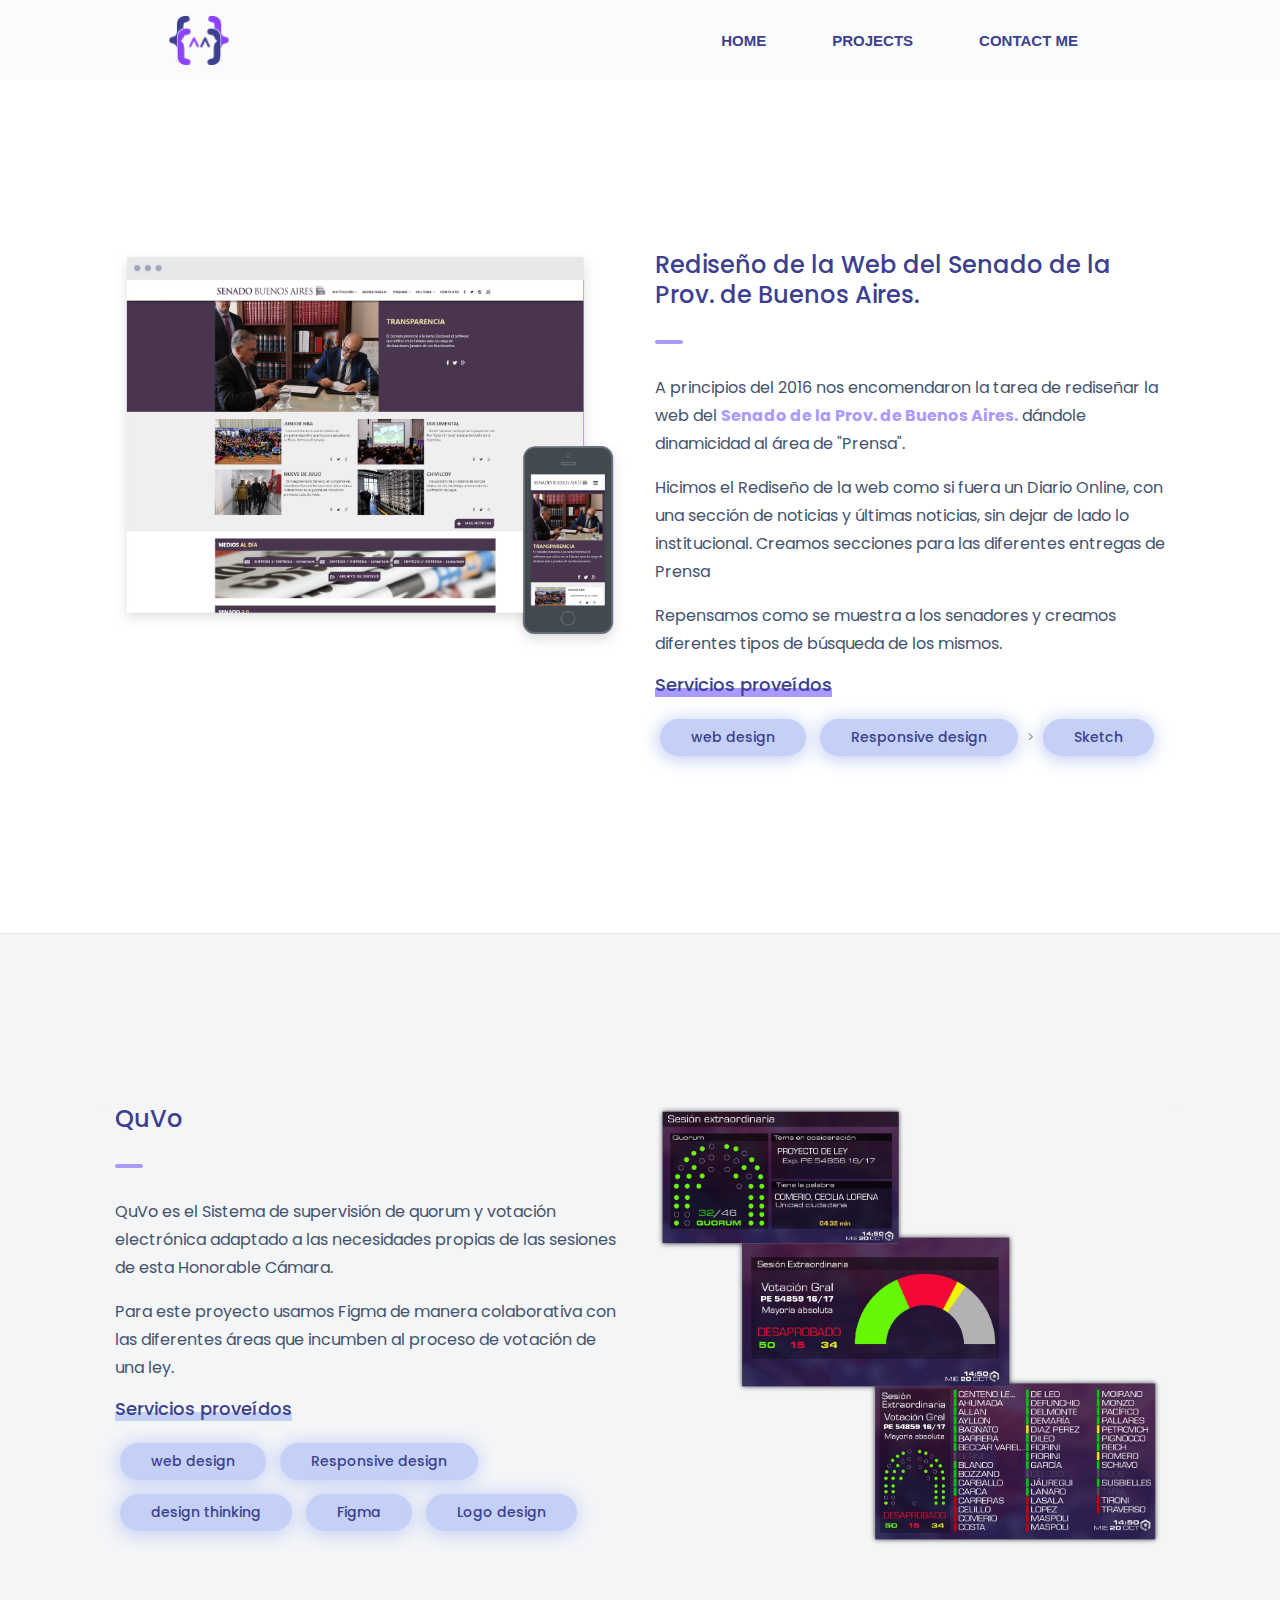
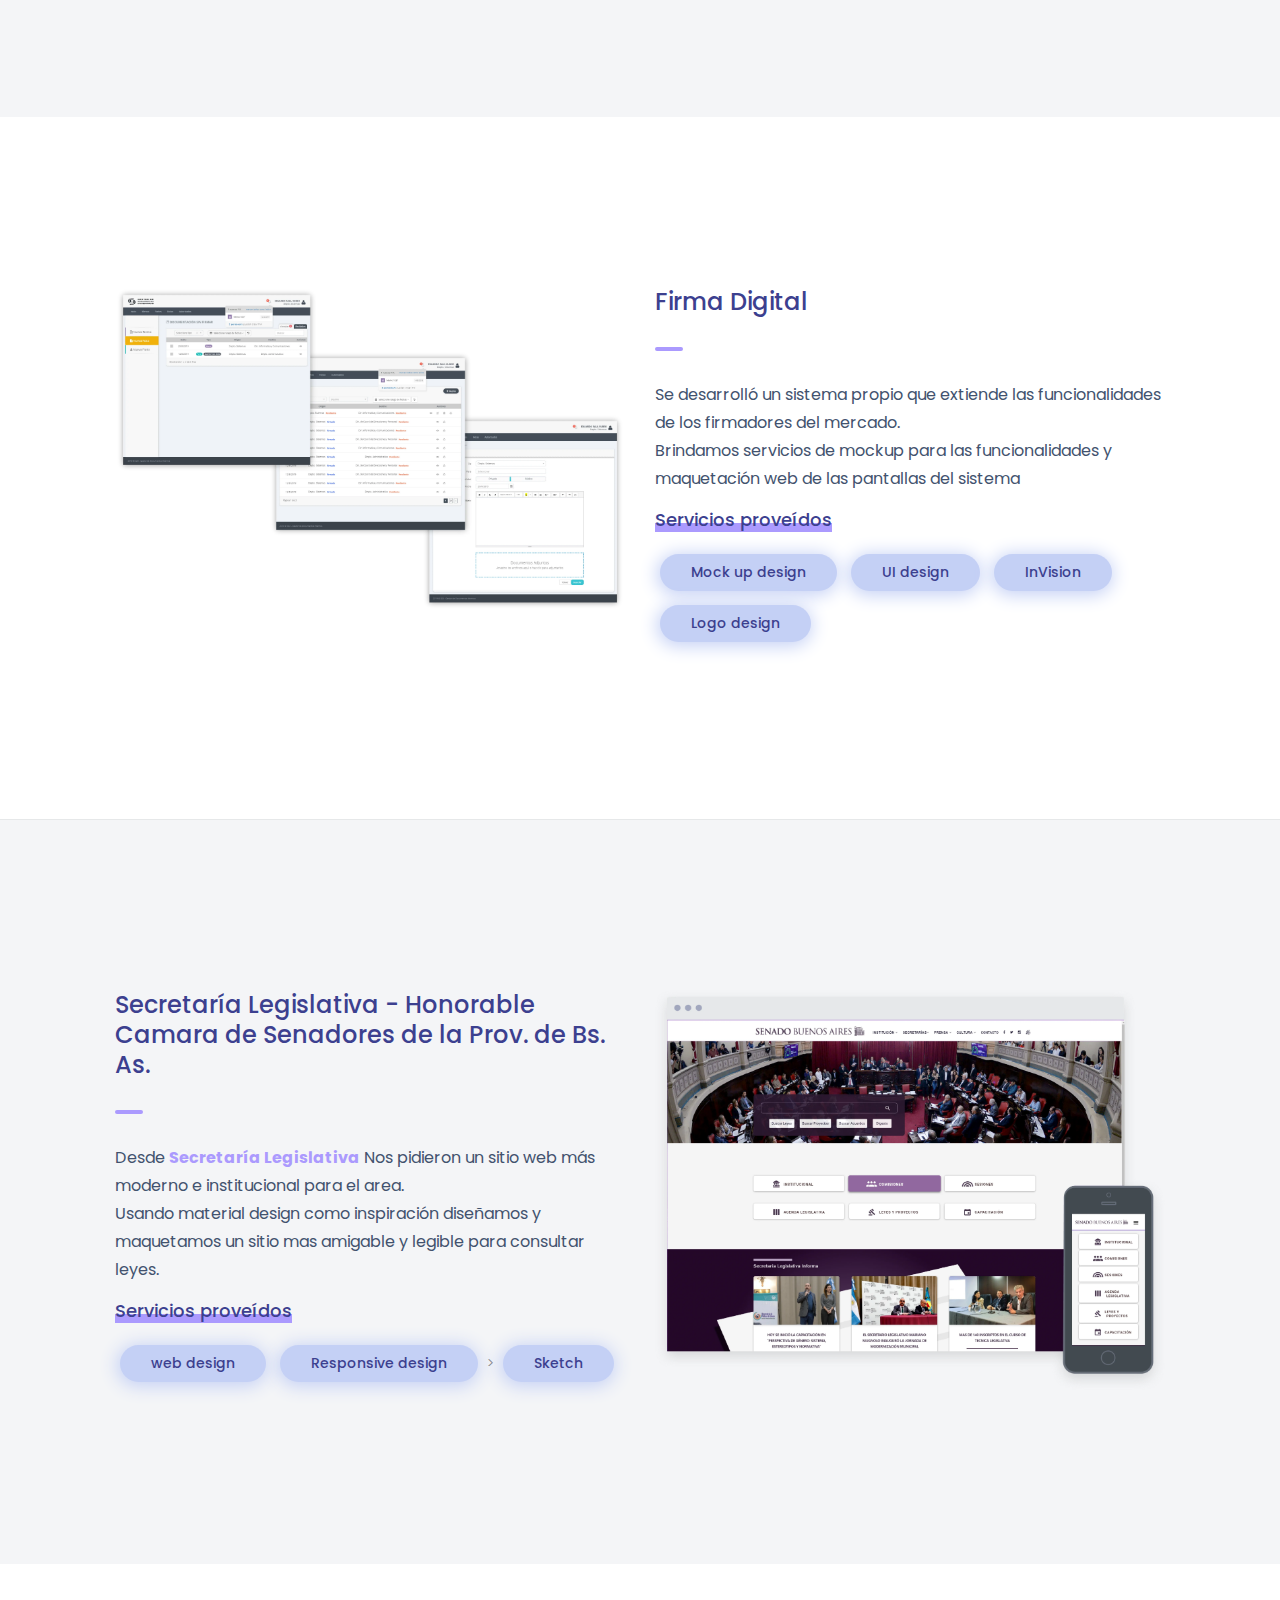
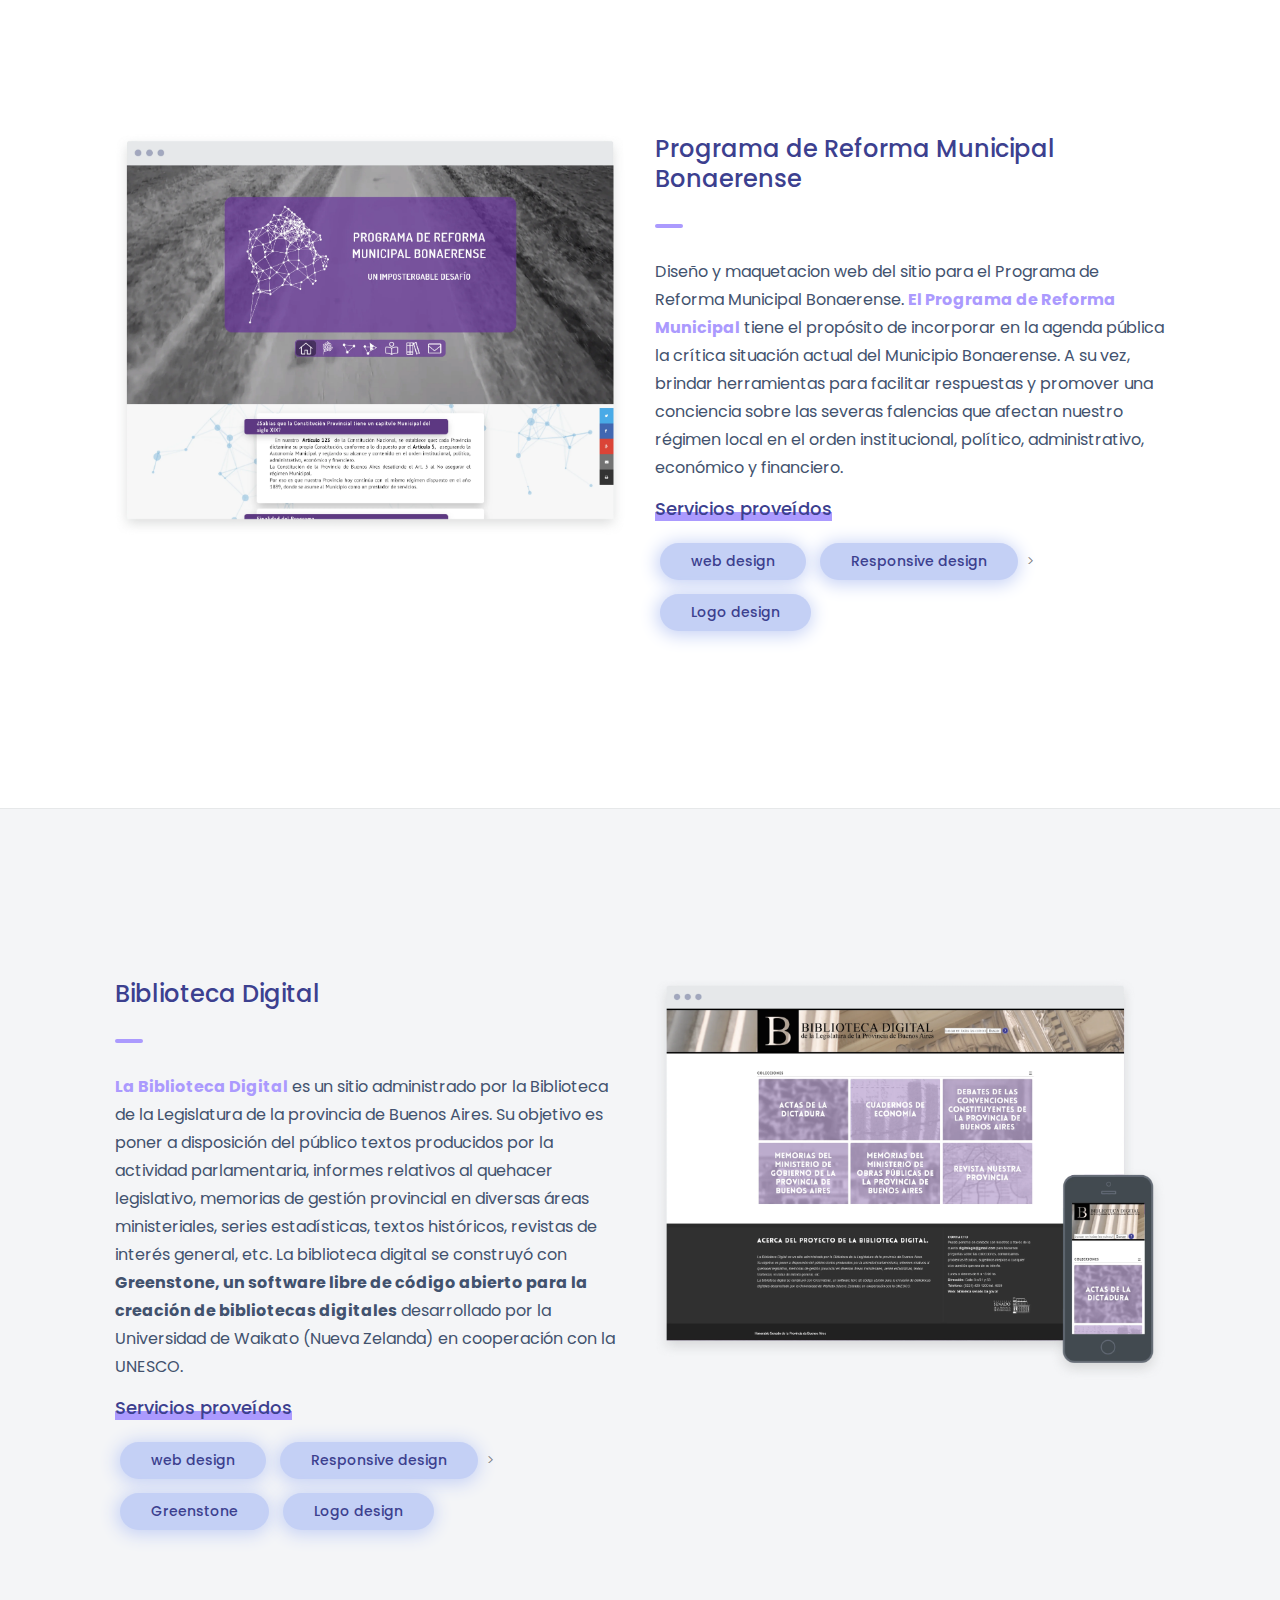
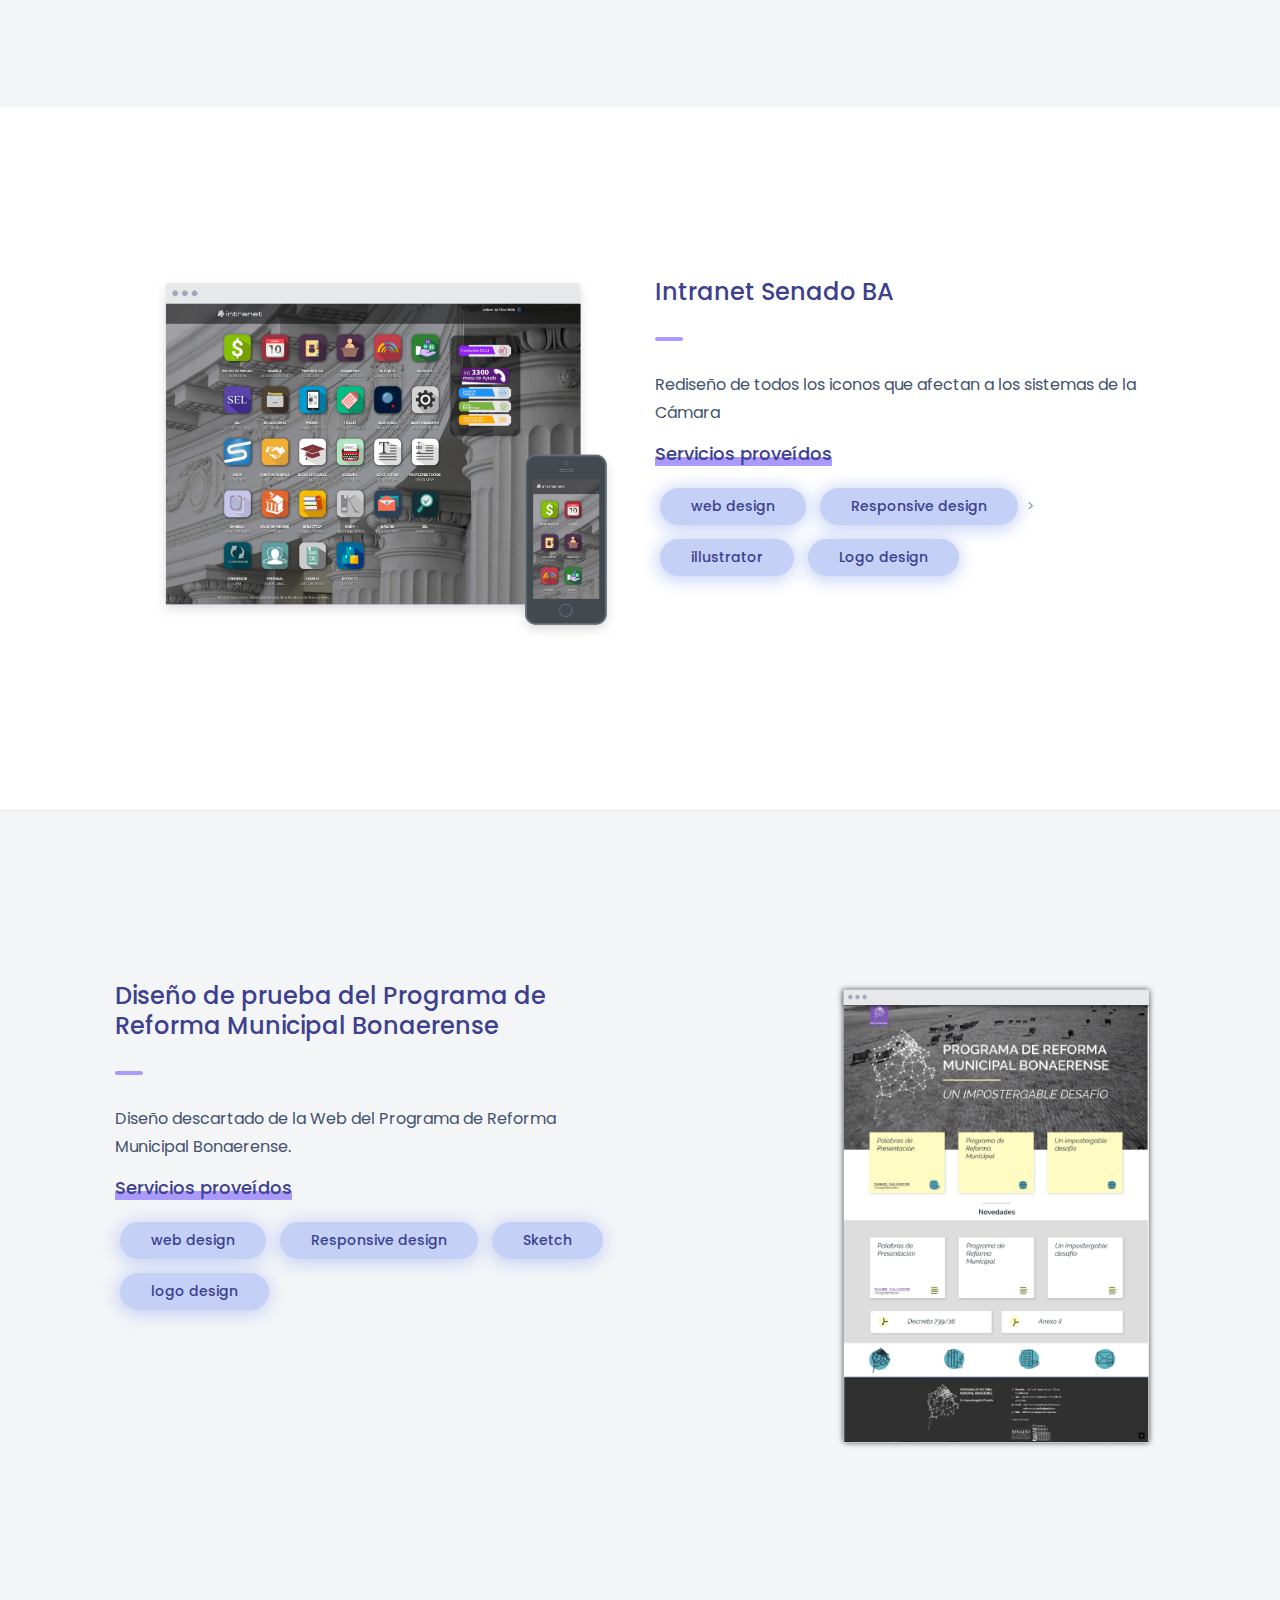
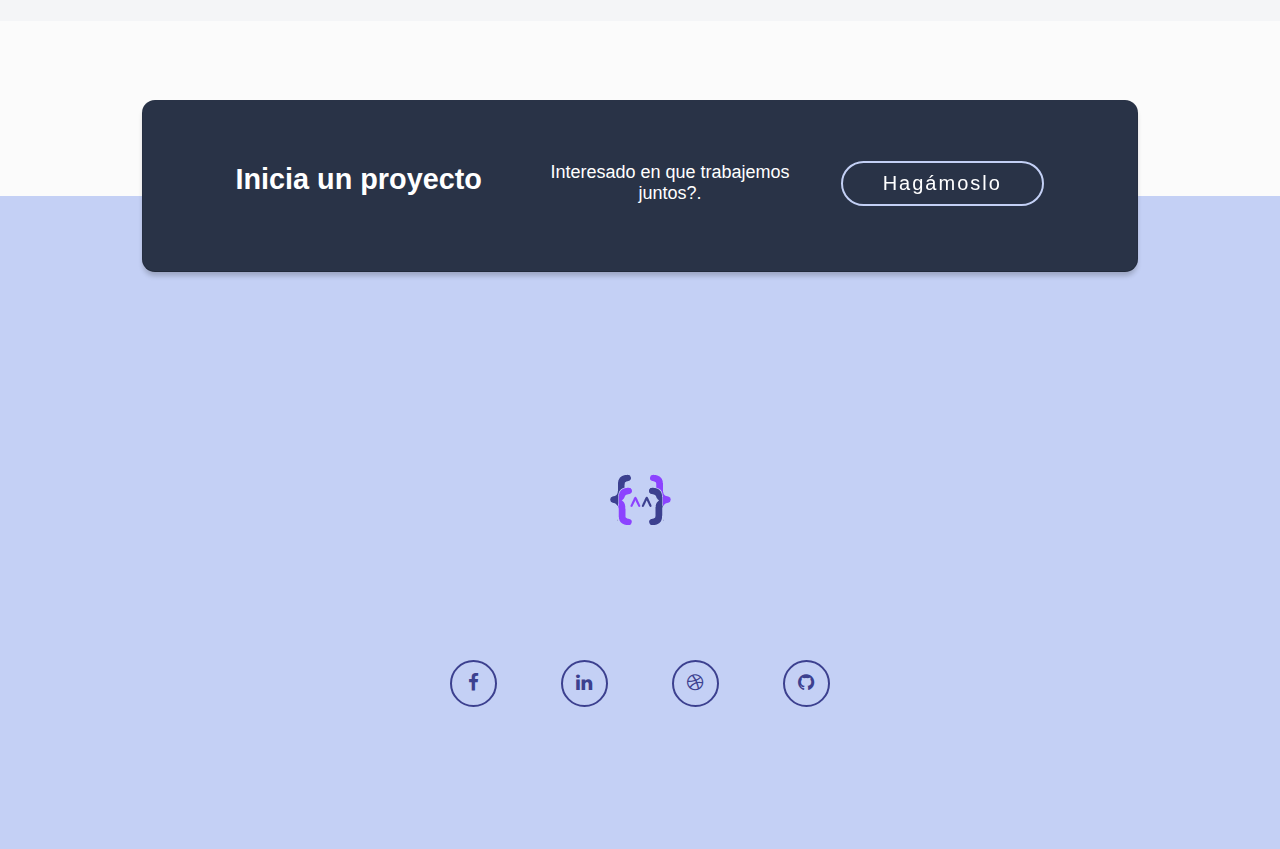
==== commit 0f5fddf8: "update nav proyectos" ====
--- a/proyectos.html
+++ b/proyectos.html
@@ -47,6 +47,7 @@
 						<nav class="navbar navbar-expand-lg navbar-light">
 							<a href="index.html"
 								><img
+									id="logo-img"
 									class="mr-img animated pulse pulse2"
 									src="img/logo2.png"
 									alt=""
@@ -450,6 +451,7 @@
 							<button
 								class="button button--winona button--border-thin button--round-s"
 								data-text="Hagámoslo"
+								onclick="window.location.href='https://wa.link/df5yej'"
 							>
 								<span>Hagámoslo</span>
 							</button>
--- a/css/main.css
+++ b/css/main.css
@@ -2005,6 +2005,7 @@
 /* ----------------------------------------------------------------- */
 
 .navbar {
+	margin-right: 25px;
 	width: 100%;
 }
 
@@ -2190,6 +2191,7 @@
 	z-index: 100;
 }
 .haceleSombra {
+	height: 61px;
 	overflow: visible;
 	box-shadow: 0 5px 5px 0 rgba(233, 240, 243, 0.5), 0 1px 0 0 #e6ecf8;
 	top: 0;
@@ -2197,6 +2199,18 @@
 	background: #ffffff;
 	position: sticky;
 	position: -webkit-sticky;
+}
+#logo-img {
+	height: 50px;
+	transition: 300ms;
+}
+.haceleSombra #logo-img {
+	height: 30px;
+	margin-bottom: 12px;
+	transition: 0.8s;
+}
+.toppadding {
+	padding-top: 61px;
 }
 
 .banner-content {
